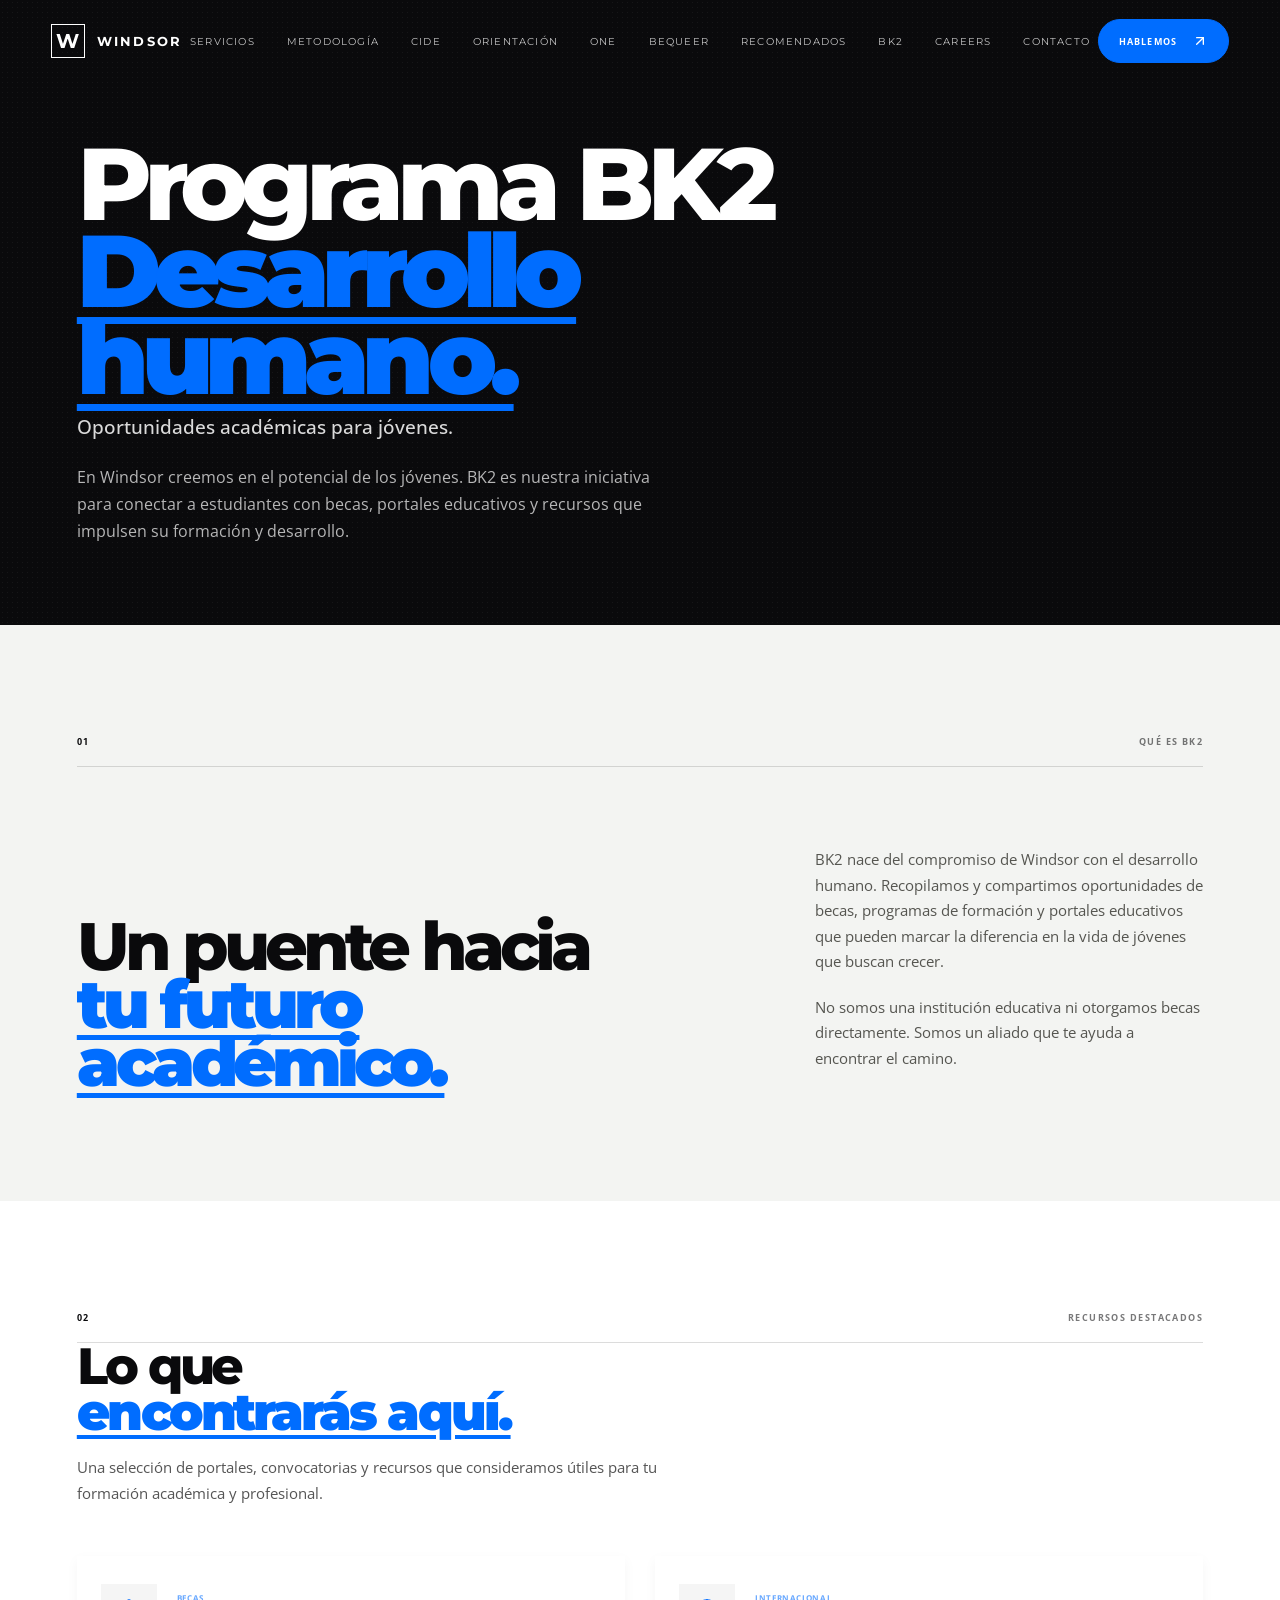
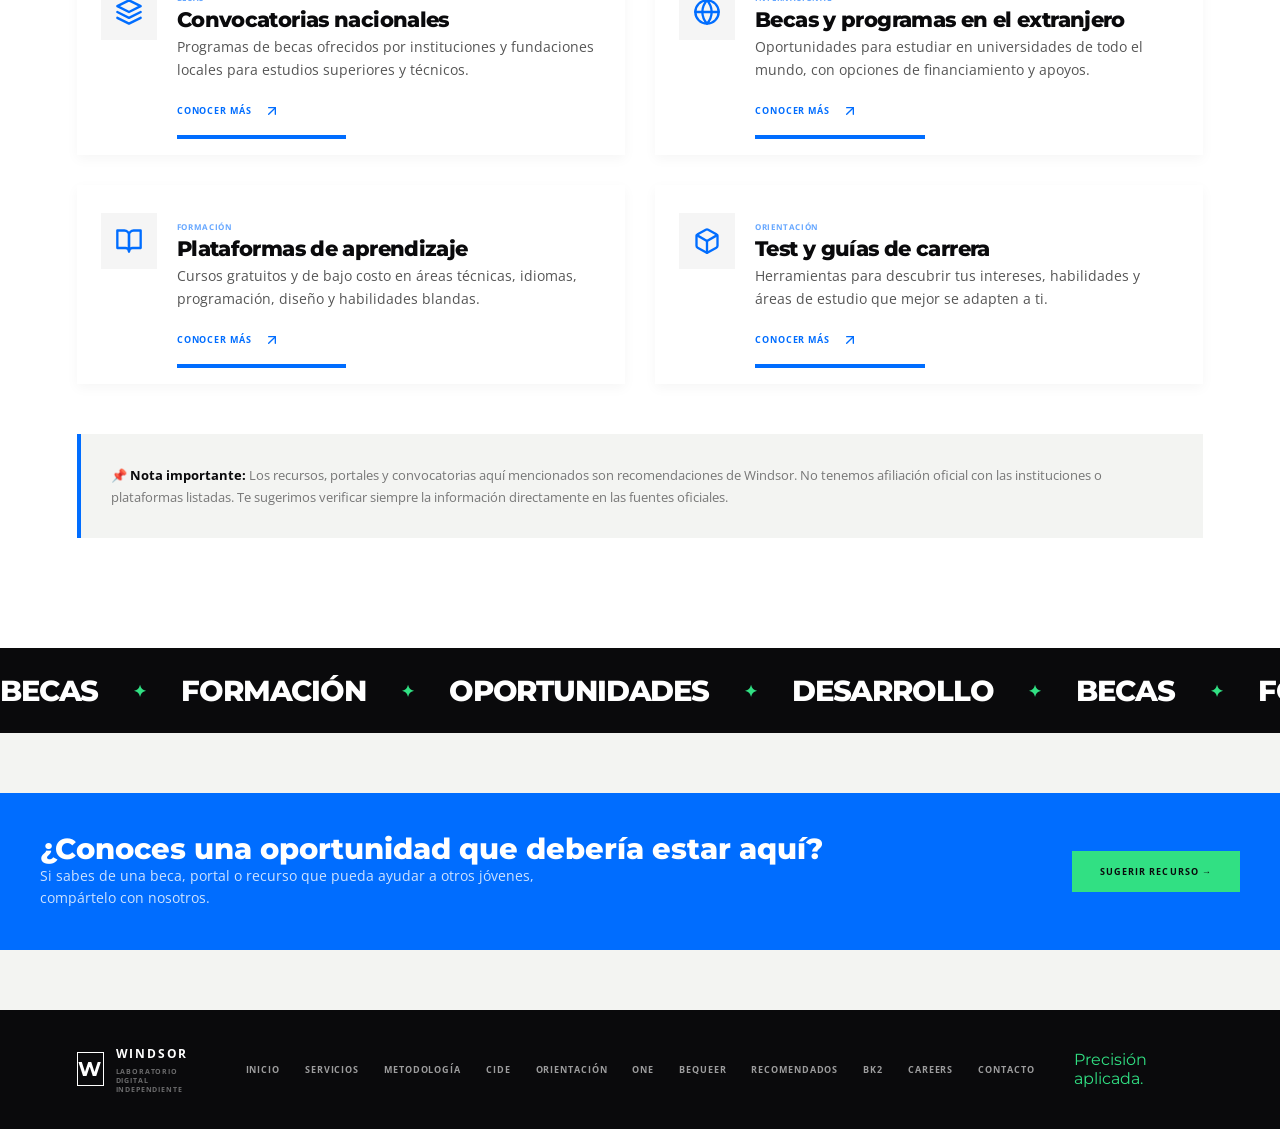
==== becas.html @ 8629b70b "Update becas.html" ====
<!DOCTYPE html>
<html lang="es">
<head>
    <meta charset="UTF-8" />
    <meta name="viewport" content="width=device-width, initial-scale=1.0" />
    <title>Windsor — BK2: Oportunidades académicas</title>
    <meta name="description" content="BK2 es el programa de Windsor para el desarrollo humano de jóvenes. Becas, portales y recursos para tu futuro académico." />
    <link rel="preconnect" href="https://fonts.googleapis.com" />
    <link rel="preconnect" href="https://fonts.gstatic.com" crossorigin />
    <link href="https://fonts.googleapis.com/css2?family=Montserrat:wght@400;500;600;700;800;900&family=Open+Sans:wght@400;500;600;700&display=swap" rel="stylesheet" />
    <link rel="stylesheet" href="styles.css" />
    <style>
        /* =========================================================
           BK2 — ESTILOS COMPLETOS (hero personalizado)
        ========================================================== */
        .bk2-hero {
            background: var(--black);
            color: var(--white);
            padding: 140px 6vw 80px;
            position: relative;
            overflow: hidden;
            min-height: auto;
        }
        .bk2-hero .hero-noise {
            position: absolute;
            inset: 0;
            opacity: 0.06;
            pointer-events: none;
            background-image: radial-gradient(rgba(255,255,255,0.8) 0.6px, transparent 0.6px);
            background-size: 5px 5px;
        }
        .bk2-hero h1 {
            font-size: clamp(3.5rem, 8vw, 7rem);
            line-height: 0.85;
            letter-spacing: -0.07em;
            max-width: 900px;
            position: relative;
            z-index: 2;
        }
        .bk2-hero h1 em {
            display: block;
            color: var(--blue);
            font-family: var(--sans);
            font-weight: 900;
            text-decoration: underline;
            text-decoration-thickness: 0.07em;
            text-underline-offset: 0.1em;
        }
        .bk2-hero .hero-desc {
            font-size: 1.2rem;
            font-weight: 500;
            color: rgba(255,255,255,0.85);
            margin-top: 10px;
            position: relative;
            z-index: 2;
        }
        .bk2-hero p {
            max-width: 580px;
            margin-top: 20px;
            color: rgba(255,255,255,0.7);
            font-size: 16px;
            line-height: 1.7;
            position: relative;
            z-index: 2;
        }

        /* Grid de recursos */
        .recursos-grid {
            display: grid;
            grid-template-columns: repeat(2, 1fr);
            gap: 30px;
            margin-top: 50px;
        }
        .recurso-item {
            background: var(--white);
            padding: 28px 24px 16px 24px;
            box-shadow: 0 4px 12px rgba(0,0,0,0.04);
            transition: transform 0.3s ease, box-shadow 0.3s ease;
            display: flex;
            flex-direction: column;
            position: relative;
        }
        .recurso-item:hover {
            transform: translateY(-4px);
            box-shadow: 0 12px 30px rgba(0,0,0,0.08);
        }
        .recurso-item .card-inner {
            display: flex;
            align-items: flex-start;
            gap: 20px;
            flex: 1;
        }
        .recurso-item .icon-wrap {
            flex: 0 0 56px;
            width: 56px;
            height: 56px;
            background: rgba(0,0,0,0.04);
            display: grid;
            place-items: center;
            color: var(--blue);
        }
        .recurso-item .icon-wrap svg {
            width: 28px;
            height: 28px;
            stroke: currentColor;
            fill: none;
            stroke-width: 2;
            stroke-linecap: round;
            stroke-linejoin: round;
        }
        .recurso-item .card-body {
            flex: 1;
        }
        .recurso-item .card-body .tag {
            display: inline-block;
            font-size: 8px;
            font-weight: 700;
            letter-spacing: 0.08em;
            text-transform: uppercase;
            color: var(--blue);
            opacity: 0.6;
            margin-bottom: 4px;
        }
        .recurso-item .card-body h3 {
            font-size: 1.3rem;
            letter-spacing: -0.03em;
            margin-bottom: 4px;
        }
        .recurso-item .card-body p {
            color: #555;
            font-size: 14px;
            line-height: 1.6;
            margin: 0 0 16px 0;
        }
        .recurso-item .card-link {
            display: inline-flex;
            align-items: center;
            gap: 12px;
            font-size: 9px;
            font-weight: 700;
            letter-spacing: 0.1em;
            text-transform: uppercase;
            transition: gap 0.25s ease, color 0.25s ease;
            color: var(--blue);
        }
        .recurso-item .card-link .arrow-icon {
            display: inline-flex;
            align-items: center;
            transition: transform 0.25s ease;
        }
        .recurso-item:hover .card-link .arrow-icon {
            transform: translateX(6px);
        }
        .recurso-item:hover .card-link {
            gap: 18px;
        }
        .recurso-item .bottom-bar {
            height: 4px;
            margin-top: 16px;
            transition: width 0.4s cubic-bezier(.25,.46,.45,.94);
            background-color: var(--blue);
        }
        .recurso-item:hover .bottom-bar {
            width: 100% !important;
        }

        .disclaimer {
            background: var(--cream);
            padding: 30px;
            margin-top: 50px;
            font-size: 13px;
            color: #777;
            line-height: 1.7;
            border-left: 4px solid var(--blue);
        }
        .disclaimer strong {
            color: var(--black);
        }

        @media (max-width: 800px) {
            .recursos-grid {
                grid-template-columns: 1fr;
                gap: 20px;
            }
            .recurso-item .card-inner {
                gap: 16px;
            }
            .recurso-item .icon-wrap {
                flex: 0 0 48px;
                width: 48px;
                height: 48px;
            }
            .recurso-item .icon-wrap svg {
                width: 24px;
                height: 24px;
            }
            .recurso-item {
                padding: 20px 20px 12px 20px;
            }
            .bk2-hero {
                padding: 120px 6vw 60px;
            }
        }
    </style>
</head>
<body>

    <!-- PRELOADER -->
    <div class="preloader">
        <div class="preloader-logo">W</div>
        <div class="preloader-line"><span></span></div>
        <div class="preloader-text">BK2</div>
    </div>

    <!-- HEADER -->
    <header class="header">
        <a href="index.html" class="logo">
            <span class="logo-symbol">W</span>
            <span class="logo-name">WINDSOR</span>
        </a>
        <nav class="desktop-nav">
            <a href="index.html#servicios">Servicios</a>
            <a href="metodologia.html">Metodología</a>
            <a href="cide.html">CIDE</a>
            <a href="orientacion-vocacional.html">Orientación</a>
            <a href="windsor-one.html">One</a>
            <a href="BeQueer.html">BeQueer</a>
            <a href="recomendados.html">Recomendados</a>
            <a href="becas.html" class="active">BK2</a>
            <a href="index.html#careers">Careers</a>
            <a href="contacto.html">Contacto</a>
        </nav>
        <a href="contacto.html" class="header-button">
            Hablemos
            <span class="arrow-icon" aria-hidden="true">
                <svg width="16" height="16" viewBox="0 0 24 24" fill="none" stroke="currentColor" stroke-width="2" stroke-linecap="round" stroke-linejoin="round">
                    <line x1="7" y1="17" x2="17" y2="7" />
                    <polyline points="7 7 17 7 17 17" />
                </svg>
            </span>
        </a>
        <button class="menu-button" aria-label="Abrir menú" aria-expanded="false"><span></span><span></span></button>
    </header>

    <!-- MOBILE MENU -->
    <div class="mobile-menu">
        <div class="mobile-menu-inner">
            <div class="mobile-menu-label">NAVEGACIÓN</div>
            <a href="index.html">Inicio</a>
            <a href="index.html#servicios">Servicios</a>
            <a href="metodologia.html">Metodología</a>
            <a href="cide.html">CIDE</a>
            <a href="orientacion-vocacional.html">Orientación</a>
            <a href="windsor-one.html">One</a>
            <a href="BeQueer.html">BeQueer</a>
            <a href="recomendados.html">Recomendados</a>
            <a href="becas.html">BK2</a>
            <a href="index.html#careers">Careers</a>
            <a href="contacto.html">Contacto</a>
        </div>
    </div>

    <main>
        <!-- HERO PERSONALIZADO -->
        <section class="bk2-hero">
            <div class="hero-noise"></div>
            <h1>Programa BK2 <em>Desarrollo humano.</em></h1>
            <p class="hero-desc">Oportunidades académicas para jóvenes.</p>
            <p>En Windsor creemos en el potencial de los jóvenes. BK2 es nuestra iniciativa para conectar a estudiantes con becas, portales educativos y recursos que impulsen su formación y desarrollo.</p>
        </section>

        <!-- INTRO -->
        <section class="intro section" id="intro">
            <div class="section-meta"><span>01</span><span>QUÉ ES BK2</span></div>
            <div class="intro-layout">
                <h2>Un puente hacia <span>tu futuro académico.</span></h2>
                <div class="intro-copy">
                    <p>BK2 nace del compromiso de Windsor con el desarrollo humano. Recopilamos y compartimos oportunidades de becas, programas de formación y portales educativos que pueden marcar la diferencia en la vida de jóvenes que buscan crecer.</p>
                    <p>No somos una institución educativa ni otorgamos becas directamente. Somos un aliado que te ayuda a encontrar el camino.</p>
                </div>
            </div>
        </section>

        <!-- RECURSOS -->
        <section class="section" style="background:var(--white);">
            <div class="section-meta"><span>02</span><span>RECURSOS DESTACADOS</span></div>
            <div class="container">
                <h2 style="font-size:clamp(2rem,4vw,3.5rem); letter-spacing:-0.06em; line-height:0.9; margin-bottom:20px;">
                    Lo que <br />
                    <span style="display:block; font-family:var(--sans); font-weight:900; text-decoration:underline; text-decoration-thickness:0.07em; text-underline-offset:0.1em; color:var(--blue);">encontrarás aquí.</span>
                </h2>
                <p style="color:#555; max-width:600px; font-size:15px; line-height:1.7; margin-bottom:40px;">
                    Una selección de portales, convocatorias y recursos que consideramos útiles para tu formación académica y profesional.
                </p>
                <div class="recursos-grid">
                    <!-- 1 -->
                    <div class="recurso-item" data-reveal>
                        <div class="card-inner">
                            <div class="icon-wrap"><svg viewBox="0 0 24 24"><path d="M12 2L2 7l10 5 10-5-10-5z"/><path d="M2 17l10 5 10-5"/><path d="M2 12l10 5 10-5"/></svg></div>
                            <div class="card-body">
                                <span class="tag">Becas</span>
                                <h3>Convocatorias nacionales</h3>
                                <p>Programas de becas ofrecidos por instituciones y fundaciones locales para estudios superiores y técnicos.</p>
                                <a href="#" class="card-link"><span class="link-text">Conocer más</span><span class="arrow-icon"><svg width="16" height="16" viewBox="0 0 24 24" fill="none" stroke="currentColor" stroke-width="2" stroke-linecap="round" stroke-linejoin="round"><line x1="7" y1="17" x2="17" y2="7" /><polyline points="7 7 17 7 17 17" /></svg></span></a>
                                <div class="bottom-bar" style="width:40%;"></div>
                            </div>
                        </div>
                    </div>
                    <!-- 2 -->
                    <div class="recurso-item" data-reveal>
                        <div class="card-inner">
                            <div class="icon-wrap"><svg viewBox="0 0 24 24"><circle cx="12" cy="12" r="10"/><line x1="2" y1="12" x2="22" y2="12"/><path d="M12 2a15.3 15.3 0 0 1 4 10 15.3 15.3 0 0 1-4 10 15.3 15.3 0 0 1-4-10 15.3 15.3 0 0 1 4-10z"/></svg></div>
                            <div class="card-body">
                                <span class="tag">Internacional</span>
                                <h3>Becas y programas en el extranjero</h3>
                                <p>Oportunidades para estudiar en universidades de todo el mundo, con opciones de financiamiento y apoyos.</p>
                                <a href="#" class="card-link"><span class="link-text">Conocer más</span><span class="arrow-icon"><svg width="16" height="16" viewBox="0 0 24 24" fill="none" stroke="currentColor" stroke-width="2" stroke-linecap="round" stroke-linejoin="round"><line x1="7" y1="17" x2="17" y2="7" /><polyline points="7 7 17 7 17 17" /></svg></span></a>
                                <div class="bottom-bar" style="width:40%;"></div>
                            </div>
                        </div>
                    </div>
                    <!-- 3 -->
                    <div class="recurso-item" data-reveal>
                        <div class="card-inner">
                            <div class="icon-wrap"><svg viewBox="0 0 24 24"><path d="M2 3h6a4 4 0 0 1 4 4v14a3 3 0 0 0-3-3H2z"/><path d="M22 3h-6a4 4 0 0 0-4 4v14a3 3 0 0 1 3-3h7z"/></svg></div>
                            <div class="card-body">
                                <span class="tag">Formación</span>
                                <h3>Plataformas de aprendizaje</h3>
                                <p>Cursos gratuitos y de bajo costo en áreas técnicas, idiomas, programación, diseño y habilidades blandas.</p>
                                <a href="#" class="card-link"><span class="link-text">Conocer más</span><span class="arrow-icon"><svg width="16" height="16" viewBox="0 0 24 24" fill="none" stroke="currentColor" stroke-width="2" stroke-linecap="round" stroke-linejoin="round"><line x1="7" y1="17" x2="17" y2="7" /><polyline points="7 7 17 7 17 17" /></svg></span></a>
                                <div class="bottom-bar" style="width:40%;"></div>
                            </div>
                        </div>
                    </div>
                    <!-- 4 -->
                    <div class="recurso-item" data-reveal>
                        <div class="card-inner">
                            <div class="icon-wrap"><svg viewBox="0 0 24 24"><path d="M21 16V8a2 2 0 0 0-1-1.73l-7-4a2 2 0 0 0-2 0l-7 4A2 2 0 0 0 3 8v8a2 2 0 0 0 1 1.73l7 4a2 2 0 0 0 2 0l7-4A2 2 0 0 0 21 16z"/><polyline points="3.27 6.96 12 12.01 20.73 6.96"/><line x1="12" y1="22.08" x2="12" y2="12"/></svg></div>
                            <div class="card-body">
                                <span class="tag">Orientación</span>
                                <h3>Test y guías de carrera</h3>
                                <p>Herramientas para descubrir tus intereses, habilidades y áreas de estudio que mejor se adapten a ti.</p>
                                <a href="#" class="card-link"><span class="link-text">Conocer más</span><span class="arrow-icon"><svg width="16" height="16" viewBox="0 0 24 24" fill="none" stroke="currentColor" stroke-width="2" stroke-linecap="round" stroke-linejoin="round"><line x1="7" y1="17" x2="17" y2="7" /><polyline points="7 7 17 7 17 17" /></svg></span></a>
                                <div class="bottom-bar" style="width:40%;"></div>
                            </div>
                        </div>
                    </div>
                </div>
                <div class="disclaimer">
                    <strong>📌 Nota importante:</strong>
                    Los recursos, portales y convocatorias aquí mencionados son recomendaciones de Windsor.
                    No tenemos afiliación oficial con las instituciones o plataformas listadas.
                    Te sugerimos verificar siempre la información directamente en las fuentes oficiales.
                </div>
            </div>
        </section>

        <!-- MARQUEE -->
        <div class="statement-marquee" style="background:var(--black); color:var(--white);">
            <div class="statement-track">
                <span>BECAS</span> <b>✦</b><span>FORMACIÓN</span> <b>✦</b><span>OPORTUNIDADES</span> <b>✦</b><span>DESARROLLO</span> <b>✦</b>
                <span>BECAS</span> <b>✦</b><span>FORMACIÓN</span> <b>✦</b><span>OPORTUNIDADES</span> <b>✦</b><span>DESARROLLO</span> <b>✦</b>
            </div>
        </div>

        <!-- CTA -->
        <div class="container" style="margin:60px auto;">
            <div style="background:var(--blue); color:var(--white); padding:40px; display:flex; justify-content:space-between; align-items:center; gap:30px; flex-wrap:wrap;">
                <div>
                    <h3 style="font-size:1.8rem; line-height:1.1;">¿Conoces una oportunidad que debería estar aquí?</h3>
                    <p style="color:rgba(255,255,255,0.8); max-width:500px; font-size:14px; line-height:1.6;">Si sabes de una beca, portal o recurso que pueda ayudar a otros jóvenes, compártelo con nosotros.</p>
                </div>
                <a href="contacto.html" style="padding:14px 28px; background:var(--green); color:var(--black); font-size:9px; font-weight:700; letter-spacing:0.12em; text-transform:uppercase; transition:transform 0.25s; display:inline-flex; align-items:center; gap:12px;">Sugerir recurso →</a>
            </div>
        </div>
    </main>

    <!-- FOOTER -->
    <footer class="footer">
        <div class="footer-logo">
            <span class="logo-symbol">W</span>
            <span>WINDSOR <small>LABORATORIO DIGITAL INDEPENDIENTE</small></span>
        </div>
        <div class="footer-links">
            <a href="index.html">Inicio</a>
            <a href="index.html#servicios">Servicios</a>
            <a href="metodologia.html">Metodología</a>
            <a href="cide.html">CIDE</a>
            <a href="orientacion-vocacional.html">Orientación</a>
            <a href="windsor-one.html">One</a>
            <a href="BeQueer.html">BeQueer</a>
            <a href="recomendados.html">Recomendados</a>
            <a href="becas.html">BK2</a>
            <a href="index.html#careers">Careers</a>
            <a href="contacto.html">Contacto</a>
        </div>
        <div class="footer-tagline">Precisión aplicada.</div>
    </footer>

    <script src="script.js"></script>
</body>
</html>
---- styles.css ----
/* styles.css */
:root {
    --black: #0a0a0c;
    --black-soft: #131317;
    --cream: #f3f4f2;
    --white: #ffffff;
    --blue: #006dff;
    --blue-dark: #0050c2;
    --green: #31e083;
    --green-dark: #1fb868;
    --yellow: #ffc629;
    --purple: #7c5cff;
    --grey: #dcdde0;
    --grey-dark: #85868c;
    --line: rgba(10,10,12,0.14);
    --white-line: rgba(255,255,255,0.18);
    --sans: "Montserrat","Helvetica Neue",Arial,sans-serif;
    --body: "Open Sans","Helvetica Neue",Arial,sans-serif;
    --serif: var(--sans);
    --radius: 26px;
    --radius-sm: 14px;
    --radius-pill: 999px;
    --max-width: 1440px;
}

* { box-sizing: border-box; margin:0; padding:0; }
html { scroll-behavior: smooth; overflow-x: hidden; }
body { background: var(--cream); color: var(--black); font-family: var(--body); overflow-x: hidden; min-width:320px; }
h1,h2,h3,h4,.logo,.logo-symbol,.card-tags span,.desktop-nav a,.mobile-menu-label { font-family:var(--sans); }
h1,h2,h3,h4 { font-weight:800; }
em { font-style:normal; }
body.menu-active { overflow:hidden; }
a { color:inherit; text-decoration:none; }
button { color:inherit; font:inherit; }
img { max-width:100%; display:block; }
section { scroll-margin-top:82px; }

.preloader { position:fixed; inset:0; z-index:9999; background:var(--black); color:var(--white); display:flex; flex-direction:column; align-items:center; justify-content:center; transition: opacity 0.7s ease, visibility 0.7s ease; }
.preloader.loaded { opacity:0; visibility:hidden; pointer-events:none; }
.preloader-logo { font-family:var(--serif); font-weight:900; font-size:clamp(52.5px,7.5vw,75px); line-height:1; color:var(--blue); animation: preloaderPulse 1.2s ease infinite alternate; }
.preloader-line { width:min(180px,45vw); height:2px; margin-top:25px; overflow:hidden; background:rgba(255,255,255,0.15); }
.preloader-line span { display:block; width:100%; height:100%; background:var(--blue); transform:translateX(-100%); animation: preloaderLine 1.4s ease forwards; }
.preloader-text { margin-top:18px; font-size:9px; letter-spacing:0.3em; opacity:0.55; }
@keyframes preloaderLine { to { transform:translateX(0); } }
@keyframes preloaderPulse { from { transform:scale(0.95); } to { transform:scale(1.05); } }

.header { position:fixed; top:0; left:0; width:100%; height:82px; padding:0 4vw; display:flex; align-items:center; justify-content:space-between; z-index:500; color:var(--white); transition: transform 0.35s ease, background 0.35s ease, color 0.35s ease, backdrop-filter 0.35s ease; isolation:isolate; }
.header.hidden { transform:translateY(-100%); }
.header::before { content:""; position:absolute; inset:0; z-index:-1; background: radial-gradient(rgba(255,255,255,0.75) 0.5px, transparent 0.5px), linear-gradient(180deg, rgba(10,10,12,0.92), rgba(10,10,12,0.55) 70%, transparent); background-size:4px 4px, 100% 100%; opacity:0; transition:opacity 0.35s ease; }
.header.scrolled::before { opacity:1; }
.header.scrolled { backdrop-filter:blur(15px); }
.logo { display:flex; align-items:center; gap:12px; font-size:13px; font-weight:700; letter-spacing:0.16em; }
.logo-symbol { width:34px; height:34px; display:grid; place-items:center; border:1px solid currentColor; font-family:var(--serif); font-size:20px; }
.desktop-nav { display:flex; align-items:center; gap:32px; font-size:10px; text-transform:uppercase; letter-spacing:0.12em; }
.desktop-nav a { position:relative; opacity:0.75; transition:opacity 0.25s ease; }
.desktop-nav a::after { content:""; position:absolute; left:0; bottom:-7px; width:100%; height:1px; background:currentColor; transform:scaleX(0); transform-origin:right; transition:transform 0.3s ease; }
.desktop-nav a:hover, .desktop-nav a.active { opacity:1; }
.desktop-nav a:hover::after, .desktop-nav a.active::after { transform:scaleX(1); transform-origin:left; }
.header-button { display:inline-flex; align-items:center; gap:15px; padding:13px 20px; background:var(--blue); border:1px solid var(--blue); border-radius:var(--radius-pill); font-size:9px; font-weight:700; letter-spacing:0.12em; text-transform:uppercase; transition: background 0.25s ease, color 0.25s ease, transform 0.25s ease; }
.header-button:hover { background:var(--green); color:var(--black); border-color:var(--green); transform:translateY(-2px); }
.header-button .arrow-icon { display:inline-flex; align-items:center; }
.menu-button { display:none; width:42px; height:42px; background:transparent; border:1px solid rgba(255,255,255,0.4); border-radius:var(--radius-pill); cursor:pointer; flex-direction:column; align-items:center; justify-content:center; gap:6px; }
.menu-button span { display:block; width:17px; height:1px; background:currentColor; transition: transform 0.3s ease, opacity 0.3s ease; }

.mobile-menu { position:fixed; inset:0; z-index:450; background:var(--black); color:var(--white); opacity:0; visibility:hidden; pointer-events:none; transform:translateY(-20px); transition: opacity 0.35s ease, visibility 0.35s ease, transform 0.35s ease; overflow-y:auto; }
.mobile-menu.active { opacity:1; visibility:visible; pointer-events:auto; transform:translateY(0); }
.mobile-menu-inner { min-height:100%; padding:110px 7vw 50px; display:flex; flex-direction:column; justify-content:center; gap:clamp(18px,4vw,30px); }
.mobile-menu-label { margin-bottom:10px; color:var(--green); font-size:9px; font-weight:700; letter-spacing:0.2em; }
.mobile-menu a { font-size:clamp(1.5rem,6vw,3rem); line-height:0.95; letter-spacing:-0.06em; transition:color 0.25s ease; }
.mobile-menu a:hover { color:var(--green); }

.section { padding:110px 6vw; }
.section-meta { width:100%; max-width:var(--max-width); margin:0 auto; padding-bottom:18px; border-bottom:1px solid var(--line); display:flex; justify-content:space-between; gap:20px; font-size:9px; font-weight:700; letter-spacing:0.16em; }
.section-meta span:last-child { opacity:0.55; }

.hero { position:relative; min-height:max(720px, 100svh); background:var(--black); color:var(--white); overflow:hidden; display:flex; flex-direction:column; }
.hero-noise { position:absolute; inset:0; opacity:0.08; pointer-events:none; background-image:radial-gradient(rgba(255,255,255,0.8) 0.6px, transparent 0.6px); background-size:5px 5px; }
.hero-topline { position:relative; z-index:2; display:flex; justify-content:space-between; gap:30px; padding:105px 6vw 0; font-size:8px; font-weight:700; letter-spacing:0.16em; opacity:0.55; }
.hero-content { position:relative; z-index:2; width:min(100%, var(--max-width)); margin:auto; padding:60px 6vw 70px; }
.hero-small { display:flex; align-items:center; gap:10px; margin-bottom:30px; color:var(--green); font-size:9px; font-weight:700; letter-spacing:0.15em; }
.green-dot { width:7px; height:7px; border-radius:50%; background:var(--green); animation:dotPulse 2s ease infinite; }
@keyframes dotPulse { 0%,100% { opacity:0.5; transform:scale(0.85); } 50% { opacity:1; transform:scale(1.15); } }
.hero h1 { max-width:1150px; font-size:clamp(3rem, 7.875vw, 7.875rem); line-height:0.8; letter-spacing:-0.085em; }
.hero h1 em { display:block; color:var(--green); font-family:var(--serif); font-weight:900; text-decoration:underline; text-decoration-thickness:0.07em; text-underline-offset:0.1em; }
.hero-bottom { margin-top:65px; display:flex; align-items:flex-end; justify-content:space-between; gap:40px; }
.hero-bottom p { max-width:490px; color:rgba(255,255,255,0.65); font-size:14px; line-height:1.7; }
.circle-button { width:105px; height:105px; flex:0 0 auto; border:1px solid rgba(255,255,255,0.35); border-radius:50%; display:flex; flex-direction:column; align-items:center; justify-content:center; gap:7px; color:var(--white); font-size:8px; font-weight:700; letter-spacing:0.1em; text-transform:uppercase; transition: background 0.35s ease, color 0.35s ease, transform 0.35s ease; }
.circle-button strong { font-size:17px; }
.circle-button:hover { background:var(--green); color:var(--black); transform:rotate(10deg); }
.hero-marquee { position:relative; z-index:2; overflow:hidden; border-top:1px solid var(--white-line); }
.marquee-track { width:max-content; display:flex; align-items:center; gap:35px; padding:19px 0; animation:marquee 22s linear infinite; }
.marquee-track span { font-family:var(--sans); font-size:clamp(0.825rem, 1.5vw, 1.5rem); font-weight:800; letter-spacing:-0.04em; }
.marquee-track b { color:var(--green); }
@keyframes marquee { to { transform:translateX(-50%); } }

.intro { background:var(--cream); }
.intro-layout { max-width:var(--max-width); margin:0 auto; padding-top:80px; display:grid; grid-template-columns:1.1fr 0.7fr; gap:10vw; align-items:end; }
.intro-layout h2 { max-width:900px; font-size:clamp(2.4rem, 5.25vw, 5.25rem); line-height:0.86; letter-spacing:-0.075em; }
.intro-layout h2 span { display:block; font-family:var(--serif); font-weight:900; text-decoration:underline; text-decoration-thickness:0.07em; text-underline-offset:0.1em; color:var(--blue); }
.intro-copy { max-width:520px; }
.intro-copy p { margin-bottom:20px; color:#555550; font-size:15px; line-height:1.7; }
.underlined-link, .dark-link { display:inline-flex; align-items:center; gap:15px; margin-top:15px; padding-bottom:8px; border-bottom:2px solid currentColor; font-size:9px; font-weight:700; letter-spacing:0.13em; text-transform:uppercase; transition: gap 0.25s ease, color 0.25s ease; }
.underlined-link:hover, .dark-link:hover { gap:20px; color:var(--blue); }
.underlined-link .arrow-icon, .dark-link .arrow-icon { display:inline-flex; align-items:center; }

.seed-section { position:relative; min-height:700px; padding:100px 10vw; background:var(--black); color:var(--white); display:flex; align-items:center; overflow:hidden; }
.seed-side { position:absolute; top:45px; left:5vw; right:5vw; display:flex; justify-content:space-between; font-size:8px; font-weight:700; letter-spacing:0.16em; opacity:0.5; }
.seed-main { width:100%; max-width:1050px; margin:auto; }
.seed-circle { width:110px; height:110px; display:grid; place-items:center; margin-bottom:45px; border:1px solid var(--green); border-radius:50%; color:var(--green); animation:seedRotate 8s linear infinite; }
.seed-circle span { font-family:var(--serif); font-size:45px; animation:seedRotateReverse 8s linear infinite; }
@keyframes seedRotate { to { transform:rotate(360deg); } }
@keyframes seedRotateReverse { to { transform:rotate(-360deg); } }
.seed-main h2 { max-width:900px; font-size:clamp(2.4rem, 6vw, 6rem); line-height:0.83; letter-spacing:-0.07em; }
.seed-main h2 em { color:var(--green); font-family:var(--serif); font-weight:900; text-decoration:underline; text-decoration-thickness:0.07em; text-underline-offset:0.1em; }
.seed-main p { max-width:560px; margin-top:45px; color:rgba(255,255,255,0.68); font-size:16px; line-height:1.7; }
.seed-number { position:absolute; right:5vw; bottom:50px; color:rgba(255,255,255,0.25); font-size:10px; letter-spacing:0.15em; }

.services { background:var(--cream); }
.services-heading { max-width:var(--max-width); margin:0 auto; display:grid; grid-template-columns:1.1fr 0.7fr; gap:10vw; padding:80px 0; }
.services-heading h2 { font-size:clamp(2.625rem, 5.25vw, 5.25rem); line-height:0.85; letter-spacing:-0.07em; }
.services-heading h2 span { display:block; font-family:var(--serif); font-weight:900; text-decoration:underline; text-decoration-thickness:0.07em; text-underline-offset:0.1em; color:var(--blue); }
.services-heading p { align-self:end; color:#555550; line-height:1.7; }
.service-cards { max-width:var(--max-width); margin:0 auto; display:grid; grid-template-columns:repeat(2, minmax(0, 1fr)); gap:18px; }
.service-card { min-height:600px; padding:28px; display:flex; flex-direction:column; justify-content:space-between; position:relative; overflow:hidden; border-radius:var(--radius); transition: transform 0.4s cubic-bezier(.2,.8,.2,1), box-shadow 0.4s ease; }
.service-card::after { content:""; position:absolute; left:28px; bottom:0; height:4px; width:40%; background:currentColor; opacity:0.35; border-radius:var(--radius-pill); transition: width 0.4s ease, opacity 0.4s ease; }
.service-card:hover::after { width:calc(100% - 56px); opacity:0.6; }
.service-card::before { content:""; position:absolute; width:180px; height:180px; right:-70px; top:-70px; border:1px solid currentColor; border-radius:50%; opacity:0.18; transition: transform 0.6s ease; }
.service-card:hover { transform:translateY(-10px); box-shadow:0 25px 60px rgba(0,0,0,0.14); }
.service-card:hover::before { transform:scale(2.4); }
.service-blue { background:var(--blue); color:var(--white); }
.service-green { background:var(--green); color:var(--black); }
.service-yellow { background:var(--yellow); color:var(--black); }
.service-purple { background:var(--purple); color:var(--black); }
.card-top { display:flex; justify-content:space-between; gap:15px; font-size:9px; font-weight:700; letter-spacing:0.17em; }
.card-icon { width:90px; height:90px; display:grid; place-items:center; border:1px solid currentColor; border-radius:50%; font-family:var(--serif); font-size:42px; transition: transform 0.5s ease; }
.service-card:hover .card-icon { transform:rotate(20deg) scale(1.08); }
.card-content { position:relative; }
.card-content h3 { font-size:clamp(1.875rem, 3vw, 3.3rem); line-height:0.88; letter-spacing:-0.065em; }
.card-content p { max-width:520px; margin-top:25px; font-size:14px; line-height:1.65; opacity:0.72; }
.card-bottom { display:flex; align-items:flex-end; justify-content:space-between; gap:20px; }
.card-tags { display:flex; flex-wrap:wrap; gap:6px; }
.card-tags span { padding:7px 12px; border:1px solid currentColor; border-radius:var(--radius-pill); font-size:8px; font-weight:700; letter-spacing:0.08em; text-transform:uppercase; opacity:0.65; }
.card-arrow { display:inline-flex; align-items:center; transition: transform 0.3s ease; }
.service-card:hover .card-arrow { transform:translate(5px, -5px); }

.statement-marquee { overflow:hidden; background:var(--black); color:var(--white); }
.statement-track { width:max-content; display:flex; align-items:center; gap:35px; padding:25px 0; animation:marquee 22s linear infinite; }
.statement-track span { font-family:var(--sans); font-size:clamp(1.275rem, 2.25vw, 2.25rem); font-weight:800; letter-spacing:-0.04em; }
.statement-track b { color:var(--green); }

.method { background:var(--white); }
.method-heading { max-width:var(--max-width); margin:0 auto; padding:80px 0; display:grid; grid-template-columns:1.1fr 0.7fr; gap:10vw; align-items:end; }
.method-heading h2 { font-size:clamp(3rem, 6.75vw, 6.75rem); line-height:0.78; letter-spacing:-0.08em; }
.method-heading h2 em { display:block; color:var(--blue); font-family:var(--serif); font-weight:900; text-decoration:underline; text-decoration-thickness:0.07em; text-underline-offset:0.1em; }
.method-heading p { max-width:480px; color:#555550; font-size:15px; line-height:1.7; }
.method-list { max-width:var(--max-width); margin:0 auto; }
.method-row { display:grid; grid-template-columns:80px 1fr 40px; align-items:center; gap:30px; padding:30px 0; border-top:1px solid var(--line); transition: padding 0.35s ease, background 0.35s ease; }
.method-row:last-child { border-bottom:1px solid var(--line); }
.method-row > span { font-size:9px; font-weight:700; letter-spacing:0.15em; opacity:0.45; }
.method-row h3 { font-size:clamp(1.5rem, 2.625vw, 3rem); line-height:0.9; letter-spacing:-0.06em; }
.method-row p { max-width:550px; margin-top:10px; color:#666; font-size:14px; line-height:1.6; }
.method-row .arrow-icon { display:inline-flex; align-items:center; }
.method-row:hover { padding-left:15px; padding-right:15px; background:var(--cream); }

.principles { background:var(--cream); }
.principles-grid { max-width:var(--max-width); margin:0 auto; padding-top:80px; display:grid; grid-template-columns:repeat(4, minmax(0, 1fr)); gap:1px; background:var(--line); }
.principles-grid > div { min-height:300px; padding:28px; background:var(--cream); border-radius:var(--radius-sm); }
.principles-grid span { display:block; margin-bottom:65px; font-size:9px; font-weight:700; letter-spacing:0.15em; opacity:0.45; }
.principles-grid h3 { margin-bottom:15px; font-size:21px; letter-spacing:-0.04em; }
.principles-grid p { color:#5c5b55; font-size:13px; line-height:1.65; }

.cide { background:var(--black); color:var(--white); }
.cide .section-meta { border-color:var(--white-line); }
.extension-heading { max-width:var(--max-width); margin:0 auto; padding:80px 0; display:grid; grid-template-columns:1.1fr 0.7fr; gap:10vw; align-items:end; }
.extension-label { display:block; margin-bottom:20px; color:var(--green); font-size:9px; font-weight:700; letter-spacing:0.18em; }
.extension-heading h2 { font-size:clamp(3.75rem, 9vw, 9rem); line-height:0.72; letter-spacing:-0.09em; display:flex; align-items:center; gap:10px; }
.extension-heading h2 em { color:var(--green); font-family:var(--serif); font-weight:900; text-decoration:underline; text-decoration-thickness:0.07em; text-underline-offset:0.1em; display:inline-flex; align-items:center; }
.extension-heading > p { max-width:500px; color:rgba(255,255,255,0.62); font-size:15px; line-height:1.7; }
.cide-cards { max-width:var(--max-width); margin:0 auto; display:grid; grid-template-columns:repeat(2, minmax(0, 1fr)); gap:1px; background:var(--white-line); }
.cide-cards article { min-height:280px; padding:28px; background:var(--black); border-radius:var(--radius-sm); }
.cide-cards article > span { color:var(--green); font-size:9px; font-weight:700; letter-spacing:0.15em; }
.cide-cards h3 { max-width:400px; margin-top:55px; font-size:clamp(1.35rem, 2.25vw, 2.25rem); line-height:0.95; letter-spacing:-0.05em; }
.cide-cards p { max-width:450px; margin-top:18px; color:rgba(255,255,255,0.55); font-size:13px; line-height:1.6; }
.cide-cards a { display:inline-flex; align-items:center; gap:10px; margin-top:25px; font-size:9px; font-weight:700; letter-spacing:0.1em; text-transform:uppercase; }
.cide-cards a .arrow-icon { display:inline-flex; align-items:center; }
.cide-callout { max-width:var(--max-width); margin:18px auto 0; padding:25px; display:flex; align-items:center; justify-content:space-between; gap:25px; background:var(--blue); color:var(--white); border-radius:var(--radius); }
.cide-callout span { display:block; margin-bottom:7px; color:var(--green); font-size:8px; font-weight:700; letter-spacing:0.15em; }
.cide-callout strong { font-family:var(--serif); font-size:23px; font-weight:400; }
.cide-callout a { padding:15px 20px; background:var(--green); color:var(--black); border-radius:var(--radius-pill); font-size:9px; font-weight:700; letter-spacing:0.12em; text-transform:uppercase; white-space:nowrap; display:inline-flex; align-items:center; gap:10px; transition:background 0.25s ease; }
.cide-callout a:hover { background:var(--white); }
.cide-callout a .arrow-icon { display:inline-flex; align-items:center; }

.careers { background:var(--purple); }
.careers-layout { max-width:var(--max-width); margin:0 auto; display:grid; grid-template-columns:1.1fr 0.7fr; gap:10vw; padding:80px 0 100px; }
.careers h2 { font-size:clamp(3rem, 6.75vw, 6.75rem); line-height:0.78; letter-spacing:-0.08em; display:flex; align-items:center; gap:10px; }
.careers h2 em { display:inline-flex; align-items:center; color:var(--blue); font-family:var(--serif); font-weight:900; text-decoration:underline; text-decoration-thickness:0.07em; text-underline-offset:0.1em; }
.careers-copy { align-self:end; }
.large-copy { margin-bottom:30px; font-family:var(--serif); font-size:clamp(18px, 2.25vw, 22.5px); line-height:1.05; }
.careers-copy > p:not(.large-copy) { max-width:500px; color:#49444f; font-size:14px; line-height:1.7; }
.dark-link { margin-top:30px; border-color:var(--black); }
.dark-link .arrow-icon { display:inline-flex; align-items:center; }
.career-marquee { overflow:hidden; border-top:1px solid rgba(0,0,0,0.25); border-bottom:1px solid rgba(0,0,0,0.25); }
.career-track { width:max-content; display:flex; gap:45px; padding:20px 0; animation:marquee 25s linear infinite; }
.career-track span { font-family:var(--sans); font-size:11px; font-weight:800; letter-spacing:0.15em; padding:10px 16px; border:1px solid rgba(0,0,0,0.2); border-radius:var(--radius-pill); }

.orientation-hook { background:var(--black); color:var(--white); }
.orientation-hook .section-meta { border-color:var(--white-line); }
.hook-grid { max-width:var(--max-width); margin:0 auto; padding-top:80px; display:grid; grid-template-columns:1fr 0.6fr; gap:8vw; align-items:center; }
.hook-content h2 { font-size:clamp(2.25rem, 4.5vw, 4.125rem); line-height:0.85; letter-spacing:-0.07em; }
.hook-content h2 em { display:block; color:var(--green); font-family:var(--serif); font-weight:900; text-decoration:underline; text-decoration-thickness:0.07em; text-underline-offset:0.1em; }
.hook-content p { max-width:550px; margin-top:30px; color:rgba(255,255,255,0.7); font-size:15px; line-height:1.8; }
.hook-content p strong { color:var(--green); font-weight:600; }
.hook-button { display:inline-flex; align-items:center; gap:18px; margin-top:40px; padding:16px 28px; background:var(--blue); color:var(--white); font-size:9px; font-weight:700; letter-spacing:0.12em; text-transform:uppercase; border-radius:var(--radius-pill); transition: background 0.25s ease, transform 0.25s ease; }
.hook-button:hover { background:var(--green); color:var(--black); transform:translateX(6px); }
.hook-button .arrow-icon { display:inline-flex; align-items:center; }
.hook-visual { display:flex; justify-content:center; align-items:center; }
.hook-stats { display:grid; grid-template-columns:1fr 1fr; gap:30px; padding:30px; border:1px solid var(--white-line); border-radius:var(--radius); width:100%; max-width:300px; }
.hook-stats > div { text-align:center; }
.stat-number { display:block; font-family:var(--serif); font-size:clamp(2.1rem, 3vw, 3rem); color:var(--green); line-height:1; }
.stat-label { display:block; margin-top:8px; font-size:9px; letter-spacing:0.08em; opacity:0.6; text-transform:uppercase; }

.faq { background:var(--white); }
.faq-layout { max-width:var(--max-width); margin:0 auto; padding-top:80px; display:grid; grid-template-columns:0.7fr 1.1fr; gap:10vw; align-items:start; }
.faq-layout h2 { font-size:clamp(3rem, 6vw, 6rem); line-height:0.78; letter-spacing:-0.08em; }
.faq-layout h2 em { display:block; color:var(--blue); font-family:var(--serif); font-weight:900; text-decoration:underline; text-decoration-thickness:0.07em; text-underline-offset:0.1em; }
.faq-list { display:flex; flex-direction:column; gap:12px; }
.faq-item { background:var(--cream); border-radius:var(--radius-sm); padding:0 24px; transition:background 0.3s ease; }
.faq-item.active { background:var(--white); box-shadow:0 15px 40px rgba(10,10,12,0.08); }
.faq-question { width:100%; padding:22px 0; display:flex; align-items:center; justify-content:space-between; gap:25px; background:transparent; border:0; text-align:left; cursor:pointer; }
.faq-question span { font-size:15px; font-weight:500; }
.faq-question b { flex:0 0 auto; width:30px; height:30px; display:grid; place-items:center; border:1px solid var(--line); border-radius:50%; font-size:18px; font-weight:400; color:var(--blue); transition: transform 0.3s ease, background 0.3s ease, color 0.3s ease; }
.faq-item.active .faq-question b { background:var(--blue); color:var(--white); transform:rotate(45deg); }
.faq-answer { display:grid; grid-template-rows:0fr; transition: grid-template-rows 0.4s ease; }
.faq-item.active .faq-answer { grid-template-rows:1fr; }
.faq-answer p { min-height:0; overflow:hidden; max-width:700px; color:#666; font-size:14px; line-height:1.7; transition: padding 0.4s ease; }
.faq-item.active .faq-answer p { padding-bottom:25px; }

.contact { min-height:max(650px, 85svh); padding:50px 6vw; background:var(--blue); color:var(--white); display:flex; flex-direction:column; justify-content:space-between; overflow:hidden; }
.contact-top, .contact-bottom { display:flex; align-items:center; justify-content:space-between; gap:20px; font-size:8px; font-weight:700; letter-spacing:0.15em; }
.contact-top { opacity:0.65; }
.contact-bottom { opacity:0.6; }
.contact-main { width:min(100%, 1100px); margin:auto; padding:90px 0; }
.contact-main h2 { font-size:clamp(3rem, 7.5vw, 7.5rem); line-height:0.78; letter-spacing:-0.09em; }
.contact-main h2 em { display:block; color:var(--green); font-family:var(--serif); font-weight:900; text-decoration:underline; text-decoration-thickness:0.07em; text-underline-offset:0.1em; }
.contact-main p { max-width:500px; margin-top:45px; color:rgba(255,255,255,0.7); font-size:15px; line-height:1.7; }
.contact-button { display:inline-flex; align-items:center; gap:20px; margin-top:35px; padding:18px 22px; background:var(--green); color:var(--black); border-radius:var(--radius-pill); font-size:9px; font-weight:700; letter-spacing:0.13em; text-transform:uppercase; transition: transform 0.3s ease, background 0.3s ease; }
.contact-button:hover { background:var(--white); transform:translateX(8px); }
.contact-button .arrow-icon { display:inline-flex; align-items:center; }

.footer { padding:35px 6vw; background:var(--black); color:var(--white); display:grid; grid-template-columns:1fr auto 1fr; align-items:center; gap:40px; }
.footer-logo { display:flex; align-items:center; gap:12px; font-size:12px; font-weight:700; letter-spacing:0.15em; }
.footer-logo small { display:block; margin-top:5px; color:rgba(255,255,255,0.4); font-size:7px; letter-spacing:0.12em; }
.footer-links { display:flex; gap:25px; font-size:9px; font-weight:700; letter-spacing:0.1em; text-transform:uppercase; }
.footer-links a { opacity:0.6; transition:opacity 0.25s ease; }
.footer-links a:hover { opacity:1; }
.footer-tagline { justify-self:end; color:var(--green); font-family:var(--serif); font-size:16px; }

[data-reveal] { opacity:0; transform:translateY(35px); transition: opacity 0.8s ease, transform 0.8s cubic-bezier(.2,.8,.2,1); }
[data-reveal].visible { opacity:1; transform:translateY(0); }

@media (max-width:1100px) {
    .desktop-nav { gap:20px; }
    .service-card { min-height:540px; }
    .principles-grid { grid-template-columns:repeat(2, minmax(0,1fr)); }
}
@media (max-width:800px) {
    .section { padding:80px 6vw; }
    .desktop-nav, .header-button { display:none; }
    .menu-button { display:flex; }
    .hero { min-height:100svh; height:auto; }
    .hero-topline { padding-top:105px; align-items:flex-start; flex-direction:column; gap:8px; }
    .hero-content { margin:0; padding-top:55px; padding-bottom:65px; }
    .hero h1 { font-size:clamp(3rem, 12.75vw, 5.25rem); }
    .hero-bottom { align-items:flex-start; flex-direction:column; margin-top:45px; }
    .hero-bottom p { max-width:100%; }
    .circle-button { width:90px; height:90px; }
    .intro-layout, .services-heading, .method-heading, .extension-heading, .careers-layout, .faq-layout, .hook-grid { grid-template-columns:1fr; gap:45px; }
    .intro-layout, .services-heading, .method-heading, .extension-heading, .faq-layout { padding-top:60px; }
    .hook-grid { padding-top:60px; }
    .hook-stats { max-width:100%; padding:25px; gap:20px; }
    .hook-content p { max-width:100%; }
    .seed-section { min-height:auto; padding:120px 7vw 100px; }
    .seed-side { top:35px; }
    .seed-main h2 { font-size:clamp(2.625rem, 11.25vw, 5.25rem); }
    .seed-main p { margin-top:35px; }
    .seed-number { bottom:30px; }
    .service-cards { grid-template-columns:1fr; }
    .service-card { min-height:500px; }
    .method-row { grid-template-columns:45px 1fr 25px; gap:15px; padding:25px 0; }
    .principles-grid { grid-template-columns:1fr; }
    .principles-grid > div { min-height:auto; }
    .principles-grid span { margin-bottom:40px; }
    .cide-cards { grid-template-columns:1fr; }
    .cide-cards article { min-height:auto; }
    .cide-cards h3 { margin-top:35px; }
    .cide-callout { align-items:flex-start; flex-direction:column; }
    .cide-callout a { width:100%; display:flex; justify-content:space-between; align-items:center; }
    .careers-layout { padding-top:60px; padding-bottom:70px; }
    .faq-layout { gap:50px; }
    .contact { min-height:650px; padding:40px 6vw; }
    .contact-main { padding:70px 0; }
    .footer { grid-template-columns:1fr; gap:30px; }
    .footer-tagline { justify-self:start; }
}
@media (max-width:520px) {
    .header { height:70px; padding:0 5vw; }
    .logo { font-size:11px; }
    .logo-symbol { width:30px; height:30px; font-size:18px; }
    .hero-topline { padding:95px 6vw 0; font-size:7px; }
    .hero-content { padding:45px 6vw 55px; }
    .hero-small { font-size:7px; flex-wrap:wrap; }
    .hero h1 { font-size:clamp(2.7rem, 13.5vw, 4.5rem); }
    .hero-bottom { margin-top:38px; }
    .hero-bottom p { font-size:13px; }
    .hero-marquee .marquee-track { gap:25px; padding:15px 0; }
    .section { padding:65px 6vw; }
    .section-meta { font-size:7px; }
    .intro-layout h2, .services-heading h2 { font-size:clamp(2.25rem, 11.25vw, 3.75rem); }
    .seed-section { padding:110px 7vw 80px; }
    .seed-circle { width:80px; height:80px; margin-bottom:35px; }
    .seed-circle span { font-size:32px; }
    .seed-main h2 { font-size:clamp(2.25rem, 11.25vw, 3.75rem); }
    .seed-main p { font-size:14px; }
    .service-card { min-height:520px; padding:22px; }
    .card-icon { width:70px; height:70px; font-size:32px; }
    .card-content h3 { font-size:clamp(1.725rem, 9vw, 3rem); }
    .card-content p { margin-top:20px; font-size:13px; }
    .card-bottom { align-items:flex-end; }
    .card-tags span { font-size:7px; }
    .method-row { grid-template-columns:30px 1fr 20px; }
    .method-row h3 { font-size:1.5rem; }
    .method-row p { font-size:13px; }
    .extension-heading h2, .careers h2, .faq-layout h2 { font-size:clamp(3rem, 15vw, 5.25rem); }
    .cide-callout { padding:20px; }
    .cide-callout strong { display:block; font-size:19px; line-height:1.15; }
    .hook-stats { grid-template-columns:1fr 1fr; gap:15px; padding:20px; }
    .hook-button { width:100%; justify-content:center; }
    .contact { min-height:620px; }
    .contact-main h2 { font-size:clamp(2.85rem, 13.5vw, 4.5rem); }
    .contact-main p { margin-top:30px; font-size:13px; }
    .contact-top, .contact-bottom { font-size:7px; }
    .footer-links { flex-wrap:wrap; gap:15px 20px; }
}
@media (max-height:700px) and (min-width:801px) {
    .hero { min-height:680px; }
    .hero-topline { padding-top:95px; }
    .hero-content { padding-top:40px; padding-bottom:45px; }
    .hero-small { margin-bottom:20px; }
    .hero-bottom { margin-top:35px; }
}
@media (prefers-reduced-motion:reduce) {
    html { scroll-behavior:auto; }
    *, *::before, *::after { animation-duration:0.001ms !important; animation-iteration-count:1 !important; transition-duration:0.001ms !important; }
}
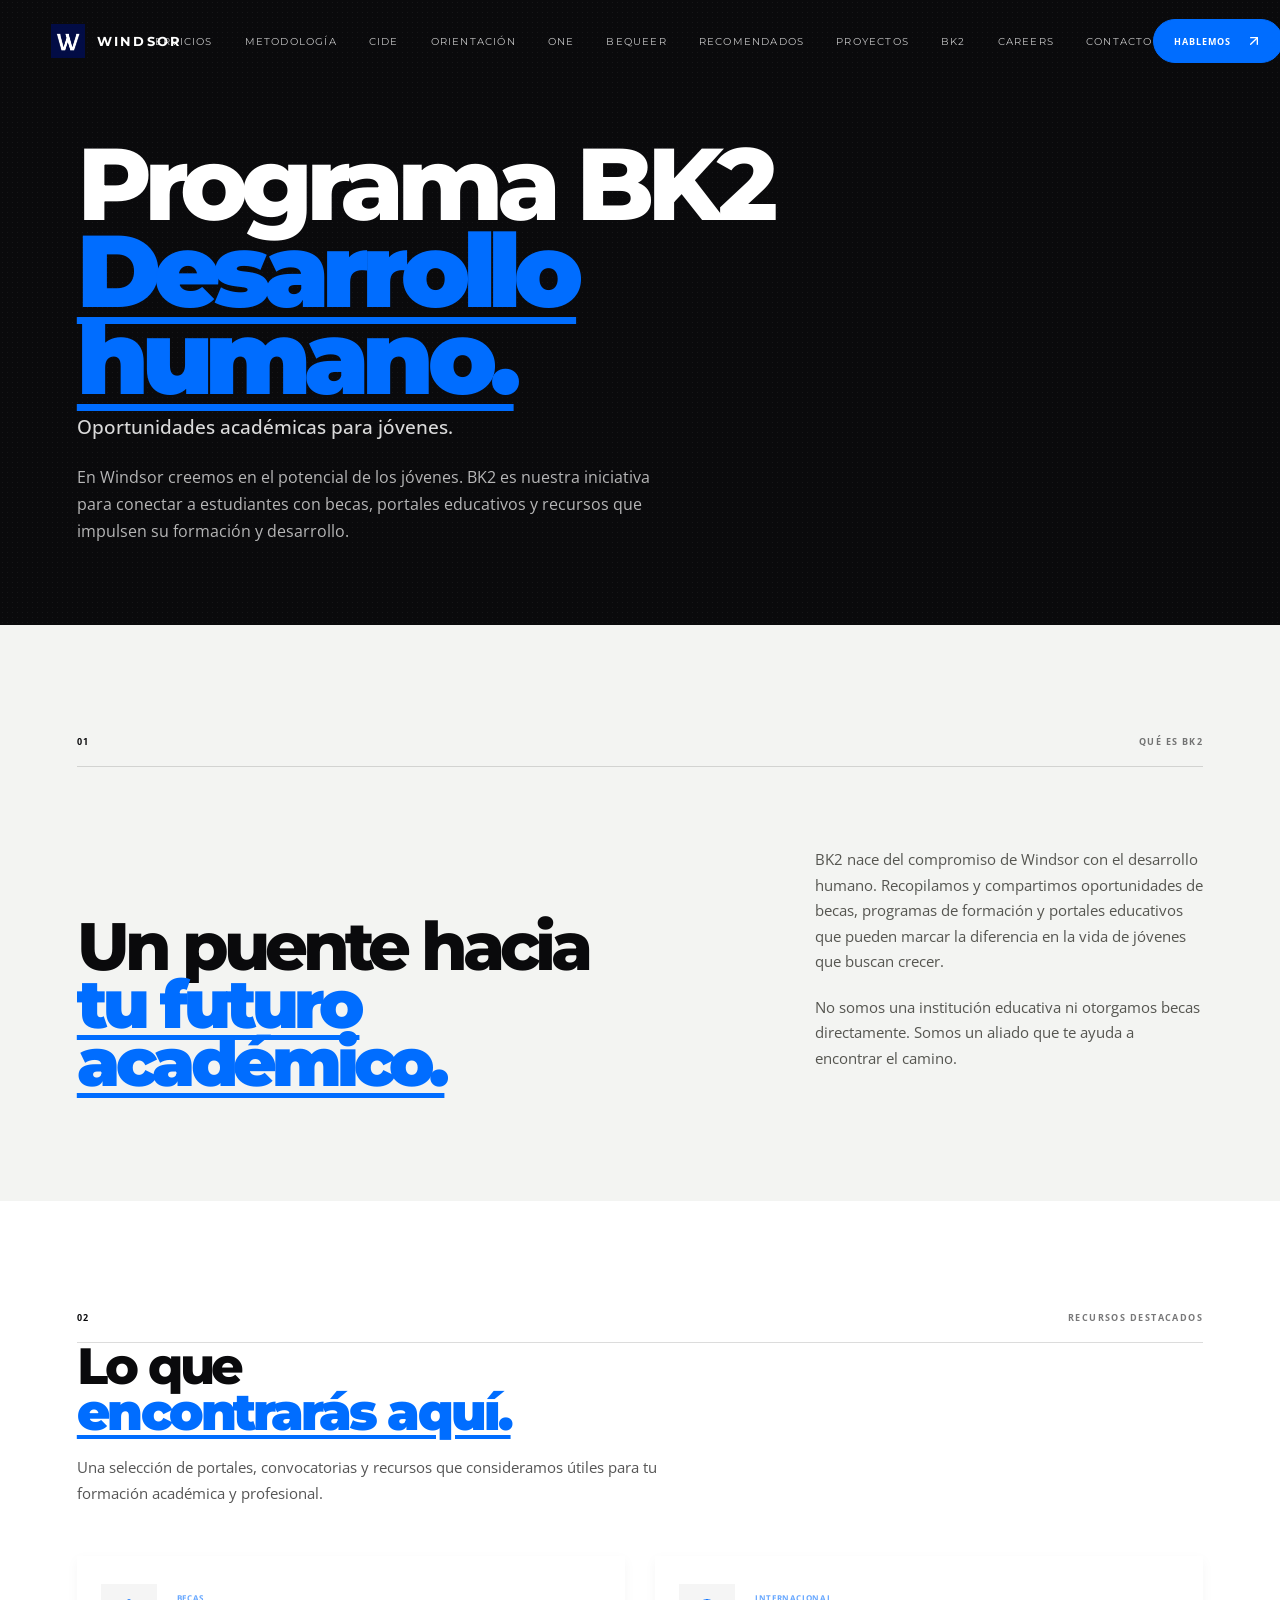
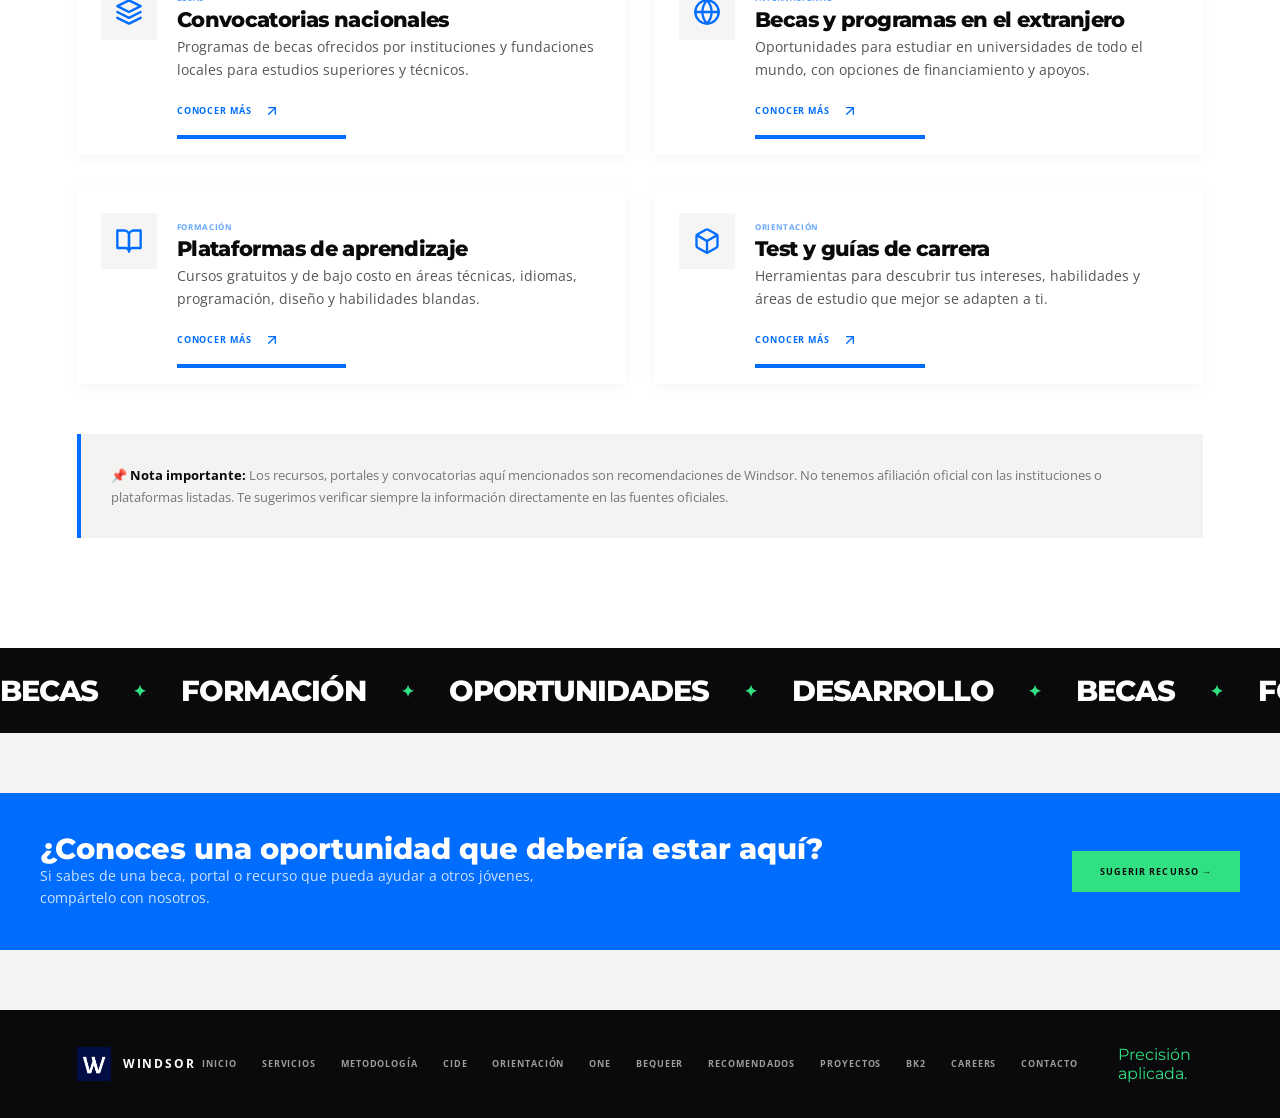
==== commit 0b350dcf: "Update becas.html" ====
--- a/becas.html
+++ b/becas.html
@@ -5,14 +5,12 @@
     <meta name="viewport" content="width=device-width, initial-scale=1.0" />
     <title>Windsor — BK2: Oportunidades académicas</title>
     <meta name="description" content="BK2 es el programa de Windsor para el desarrollo humano de jóvenes. Becas, portales y recursos para tu futuro académico." />
+    <link rel="icon" href="assets/favicon.png" type="image/png" />
     <link rel="preconnect" href="https://fonts.googleapis.com" />
     <link rel="preconnect" href="https://fonts.gstatic.com" crossorigin />
     <link href="https://fonts.googleapis.com/css2?family=Montserrat:wght@400;500;600;700;800;900&family=Open+Sans:wght@400;500;600;700&display=swap" rel="stylesheet" />
     <link rel="stylesheet" href="styles.css" />
     <style>
-        /* =========================================================
-           BK2 — ESTILOS COMPLETOS (hero personalizado)
-        ========================================================== */
         .bk2-hero {
             background: var(--black);
             color: var(--white);
@@ -63,8 +61,6 @@
             position: relative;
             z-index: 2;
         }
-
-        /* Grid de recursos */
         .recursos-grid {
             display: grid;
             grid-template-columns: repeat(2, 1fr);
@@ -108,9 +104,7 @@
             stroke-linecap: round;
             stroke-linejoin: round;
         }
-        .recurso-item .card-body {
-            flex: 1;
-        }
+        .recurso-item .card-body { flex:1; }
         .recurso-item .card-body .tag {
             display: inline-block;
             font-size: 8px;
@@ -121,17 +115,8 @@
             opacity: 0.6;
             margin-bottom: 4px;
         }
-        .recurso-item .card-body h3 {
-            font-size: 1.3rem;
-            letter-spacing: -0.03em;
-            margin-bottom: 4px;
-        }
-        .recurso-item .card-body p {
-            color: #555;
-            font-size: 14px;
-            line-height: 1.6;
-            margin: 0 0 16px 0;
-        }
+        .recurso-item .card-body h3 { font-size:1.3rem; letter-spacing:-0.03em; margin-bottom:4px; }
+        .recurso-item .card-body p { color:#555; font-size:14px; line-height:1.6; margin:0 0 16px 0; }
         .recurso-item .card-link {
             display: inline-flex;
             align-items: center;
@@ -148,22 +133,15 @@
             align-items: center;
             transition: transform 0.25s ease;
         }
-        .recurso-item:hover .card-link .arrow-icon {
-            transform: translateX(6px);
-        }
-        .recurso-item:hover .card-link {
-            gap: 18px;
-        }
+        .recurso-item:hover .card-link .arrow-icon { transform: translateX(6px); }
+        .recurso-item:hover .card-link { gap: 18px; }
         .recurso-item .bottom-bar {
             height: 4px;
             margin-top: 16px;
             transition: width 0.4s cubic-bezier(.25,.46,.45,.94);
             background-color: var(--blue);
         }
-        .recurso-item:hover .bottom-bar {
-            width: 100% !important;
-        }
-
+        .recurso-item:hover .bottom-bar { width: 100% !important; }
         .disclaimer {
             background: var(--cream);
             padding: 30px;
@@ -173,33 +151,14 @@
             line-height: 1.7;
             border-left: 4px solid var(--blue);
         }
-        .disclaimer strong {
-            color: var(--black);
-        }
-
+        .disclaimer strong { color: var(--black); }
         @media (max-width: 800px) {
-            .recursos-grid {
-                grid-template-columns: 1fr;
-                gap: 20px;
-            }
-            .recurso-item .card-inner {
-                gap: 16px;
-            }
-            .recurso-item .icon-wrap {
-                flex: 0 0 48px;
-                width: 48px;
-                height: 48px;
-            }
-            .recurso-item .icon-wrap svg {
-                width: 24px;
-                height: 24px;
-            }
-            .recurso-item {
-                padding: 20px 20px 12px 20px;
-            }
-            .bk2-hero {
-                padding: 120px 6vw 60px;
-            }
+            .recursos-grid { grid-template-columns:1fr; gap:20px; }
+            .recurso-item .card-inner { gap:16px; }
+            .recurso-item .icon-wrap { flex:0 0 48px; width:48px; height:48px; }
+            .recurso-item .icon-wrap svg { width:24px; height:24px; }
+            .recurso-item { padding:20px 20px 12px 20px; }
+            .bk2-hero { padding:120px 6vw 60px; }
         }
     </style>
 </head>
@@ -215,7 +174,7 @@
     <!-- HEADER -->
     <header class="header">
         <a href="index.html" class="logo">
-            <span class="logo-symbol">W</span>
+            <img src="assets/favicon.png" alt="Windsor" class="logo-icon" />
             <span class="logo-name">WINDSOR</span>
         </a>
         <nav class="desktop-nav">
@@ -226,8 +185,9 @@
             <a href="windsor-one.html">One</a>
             <a href="BeQueer.html">BeQueer</a>
             <a href="recomendados.html">Recomendados</a>
+            <a href="proyectos.html">Proyectos</a>
             <a href="becas.html" class="active">BK2</a>
-            <a href="index.html#careers">Careers</a>
+            <a href="careers.html">Careers</a>
             <a href="contacto.html">Contacto</a>
         </nav>
         <a href="contacto.html" class="header-button">
@@ -254,14 +214,14 @@
             <a href="windsor-one.html">One</a>
             <a href="BeQueer.html">BeQueer</a>
             <a href="recomendados.html">Recomendados</a>
+            <a href="proyectos.html">Proyectos</a>
             <a href="becas.html">BK2</a>
-            <a href="index.html#careers">Careers</a>
+            <a href="careers.html">Careers</a>
             <a href="contacto.html">Contacto</a>
         </div>
     </div>
 
     <main>
-        <!-- HERO PERSONALIZADO -->
         <section class="bk2-hero">
             <div class="hero-noise"></div>
             <h1>Programa BK2 <em>Desarrollo humano.</em></h1>
@@ -269,7 +229,6 @@
             <p>En Windsor creemos en el potencial de los jóvenes. BK2 es nuestra iniciativa para conectar a estudiantes con becas, portales educativos y recursos que impulsen su formación y desarrollo.</p>
         </section>
 
-        <!-- INTRO -->
         <section class="intro section" id="intro">
             <div class="section-meta"><span>01</span><span>QUÉ ES BK2</span></div>
             <div class="intro-layout">
@@ -281,7 +240,6 @@
             </div>
         </section>
 
-        <!-- RECURSOS -->
         <section class="section" style="background:var(--white);">
             <div class="section-meta"><span>02</span><span>RECURSOS DESTACADOS</span></div>
             <div class="container">
@@ -293,7 +251,6 @@
                     Una selección de portales, convocatorias y recursos que consideramos útiles para tu formación académica y profesional.
                 </p>
                 <div class="recursos-grid">
-                    <!-- 1 -->
                     <div class="recurso-item" data-reveal>
                         <div class="card-inner">
                             <div class="icon-wrap"><svg viewBox="0 0 24 24"><path d="M12 2L2 7l10 5 10-5-10-5z"/><path d="M2 17l10 5 10-5"/><path d="M2 12l10 5 10-5"/></svg></div>
@@ -306,7 +263,6 @@
                             </div>
                         </div>
                     </div>
-                    <!-- 2 -->
                     <div class="recurso-item" data-reveal>
                         <div class="card-inner">
                             <div class="icon-wrap"><svg viewBox="0 0 24 24"><circle cx="12" cy="12" r="10"/><line x1="2" y1="12" x2="22" y2="12"/><path d="M12 2a15.3 15.3 0 0 1 4 10 15.3 15.3 0 0 1-4 10 15.3 15.3 0 0 1-4-10 15.3 15.3 0 0 1 4-10z"/></svg></div>
@@ -319,7 +275,6 @@
                             </div>
                         </div>
                     </div>
-                    <!-- 3 -->
                     <div class="recurso-item" data-reveal>
                         <div class="card-inner">
                             <div class="icon-wrap"><svg viewBox="0 0 24 24"><path d="M2 3h6a4 4 0 0 1 4 4v14a3 3 0 0 0-3-3H2z"/><path d="M22 3h-6a4 4 0 0 0-4 4v14a3 3 0 0 1 3-3h7z"/></svg></div>
@@ -332,7 +287,6 @@
                             </div>
                         </div>
                     </div>
-                    <!-- 4 -->
                     <div class="recurso-item" data-reveal>
                         <div class="card-inner">
                             <div class="icon-wrap"><svg viewBox="0 0 24 24"><path d="M21 16V8a2 2 0 0 0-1-1.73l-7-4a2 2 0 0 0-2 0l-7 4A2 2 0 0 0 3 8v8a2 2 0 0 0 1 1.73l7 4a2 2 0 0 0 2 0l7-4A2 2 0 0 0 21 16z"/><polyline points="3.27 6.96 12 12.01 20.73 6.96"/><line x1="12" y1="22.08" x2="12" y2="12"/></svg></div>
@@ -355,7 +309,6 @@
             </div>
         </section>
 
-        <!-- MARQUEE -->
         <div class="statement-marquee" style="background:var(--black); color:var(--white);">
             <div class="statement-track">
                 <span>BECAS</span> <b>✦</b><span>FORMACIÓN</span> <b>✦</b><span>OPORTUNIDADES</span> <b>✦</b><span>DESARROLLO</span> <b>✦</b>
@@ -363,7 +316,6 @@
             </div>
         </div>
 
-        <!-- CTA -->
         <div class="container" style="margin:60px auto;">
             <div style="background:var(--blue); color:var(--white); padding:40px; display:flex; justify-content:space-between; align-items:center; gap:30px; flex-wrap:wrap;">
                 <div>
@@ -378,8 +330,8 @@
     <!-- FOOTER -->
     <footer class="footer">
         <div class="footer-logo">
-            <span class="logo-symbol">W</span>
-            <span>WINDSOR <small>LABORATORIO DIGITAL INDEPENDIENTE</small></span>
+            <img src="assets/favicon.png" alt="Windsor" style="width:34px; height:34px; display:block;" />
+            <span>WINDSOR</span>
         </div>
         <div class="footer-links">
             <a href="index.html">Inicio</a>
@@ -390,8 +342,9 @@
             <a href="windsor-one.html">One</a>
             <a href="BeQueer.html">BeQueer</a>
             <a href="recomendados.html">Recomendados</a>
+            <a href="proyectos.html">Proyectos</a>
             <a href="becas.html">BK2</a>
-            <a href="index.html#careers">Careers</a>
+            <a href="careers.html">Careers</a>
             <a href="contacto.html">Contacto</a>
         </div>
         <div class="footer-tagline">Precisión aplicada.</div>
--- a/styles.css
+++ b/styles.css
@@ -1,4 +1,7 @@
-/* styles.css */
+/* =========================================================
+   WINDSOR — VISUAL SYSTEM UNIFICADO
+   Incluye todos los estilos del sitio
+========================================================= */
 :root {
     --black: #0a0a0c;
     --black-soft: #131317;
@@ -23,10 +26,17 @@
     --max-width: 1440px;
 }
 
+/* RESET */
 * { box-sizing: border-box; margin:0; padding:0; }
 html { scroll-behavior: smooth; overflow-x: hidden; }
-body { background: var(--cream); color: var(--black); font-family: var(--body); overflow-x: hidden; min-width:320px; }
-h1,h2,h3,h4,.logo,.logo-symbol,.card-tags span,.desktop-nav a,.mobile-menu-label { font-family:var(--sans); }
+body {
+    background: var(--cream);
+    color: var(--black);
+    font-family: var(--body);
+    overflow-x: hidden;
+    min-width:320px;
+}
+h1,h2,h3,h4,.logo,.logo-name,.card-tags span,.desktop-nav a,.mobile-menu-label { font-family:var(--sans); }
 h1,h2,h3,h4 { font-weight:800; }
 em { font-style:normal; }
 body.menu-active { overflow:hidden; }
@@ -35,78 +45,193 @@
 img { max-width:100%; display:block; }
 section { scroll-margin-top:82px; }
 
-.preloader { position:fixed; inset:0; z-index:9999; background:var(--black); color:var(--white); display:flex; flex-direction:column; align-items:center; justify-content:center; transition: opacity 0.7s ease, visibility 0.7s ease; }
+/* PRELOADER */
+.preloader {
+    position:fixed; inset:0; z-index:9999;
+    background:var(--black); color:var(--white);
+    display:flex; flex-direction:column; align-items:center; justify-content:center;
+    transition: opacity 0.7s ease, visibility 0.7s ease;
+}
 .preloader.loaded { opacity:0; visibility:hidden; pointer-events:none; }
-.preloader-logo { font-family:var(--serif); font-weight:900; font-size:clamp(52.5px,7.5vw,75px); line-height:1; color:var(--blue); animation: preloaderPulse 1.2s ease infinite alternate; }
+.preloader-logo {
+    font-family:var(--serif); font-weight:900; font-size:clamp(52.5px,7.5vw,75px);
+    line-height:1; color:var(--blue);
+    animation: preloaderPulse 1.2s ease infinite alternate;
+}
 .preloader-line { width:min(180px,45vw); height:2px; margin-top:25px; overflow:hidden; background:rgba(255,255,255,0.15); }
 .preloader-line span { display:block; width:100%; height:100%; background:var(--blue); transform:translateX(-100%); animation: preloaderLine 1.4s ease forwards; }
 .preloader-text { margin-top:18px; font-size:9px; letter-spacing:0.3em; opacity:0.55; }
 @keyframes preloaderLine { to { transform:translateX(0); } }
 @keyframes preloaderPulse { from { transform:scale(0.95); } to { transform:scale(1.05); } }
 
-.header { position:fixed; top:0; left:0; width:100%; height:82px; padding:0 4vw; display:flex; align-items:center; justify-content:space-between; z-index:500; color:var(--white); transition: transform 0.35s ease, background 0.35s ease, color 0.35s ease, backdrop-filter 0.35s ease; isolation:isolate; }
+/* HEADER */
+.header {
+    position:fixed; top:0; left:0; width:100%; height:82px;
+    padding:0 4vw; display:flex; align-items:center; justify-content:space-between;
+    z-index:500; color:var(--white);
+    transition: transform 0.35s ease, background 0.35s ease, color 0.35s ease, backdrop-filter 0.35s ease;
+    isolation:isolate;
+}
 .header.hidden { transform:translateY(-100%); }
-.header::before { content:""; position:absolute; inset:0; z-index:-1; background: radial-gradient(rgba(255,255,255,0.75) 0.5px, transparent 0.5px), linear-gradient(180deg, rgba(10,10,12,0.92), rgba(10,10,12,0.55) 70%, transparent); background-size:4px 4px, 100% 100%; opacity:0; transition:opacity 0.35s ease; }
+.header::before {
+    content:""; position:absolute; inset:0; z-index:-1;
+    background: radial-gradient(rgba(255,255,255,0.75) 0.5px, transparent 0.5px),
+                linear-gradient(180deg, rgba(10,10,12,0.92), rgba(10,10,12,0.55) 70%, transparent);
+    background-size:4px 4px, 100% 100%;
+    opacity:0; transition:opacity 0.35s ease;
+}
 .header.scrolled::before { opacity:1; }
 .header.scrolled { backdrop-filter:blur(15px); }
-.logo { display:flex; align-items:center; gap:12px; font-size:13px; font-weight:700; letter-spacing:0.16em; }
-.logo-symbol { width:34px; height:34px; display:grid; place-items:center; border:1px solid currentColor; font-family:var(--serif); font-size:20px; }
-.desktop-nav { display:flex; align-items:center; gap:32px; font-size:10px; text-transform:uppercase; letter-spacing:0.12em; }
+.logo {
+    display:flex; align-items:center; gap:12px;
+    font-size:13px; font-weight:700; letter-spacing:0.16em;
+}
+.logo-icon {
+    width:34px;
+    height:34px;
+    display:block;
+}
+.logo-name { font-family:var(--sans); }
+.desktop-nav {
+    display:flex; align-items:center; gap:32px;
+    font-size:10px; text-transform:uppercase; letter-spacing:0.12em;
+}
 .desktop-nav a { position:relative; opacity:0.75; transition:opacity 0.25s ease; }
-.desktop-nav a::after { content:""; position:absolute; left:0; bottom:-7px; width:100%; height:1px; background:currentColor; transform:scaleX(0); transform-origin:right; transition:transform 0.3s ease; }
+.desktop-nav a::after {
+    content:""; position:absolute; left:0; bottom:-7px;
+    width:100%; height:1px; background:currentColor;
+    transform:scaleX(0); transform-origin:right;
+    transition:transform 0.3s ease;
+}
 .desktop-nav a:hover, .desktop-nav a.active { opacity:1; }
 .desktop-nav a:hover::after, .desktop-nav a.active::after { transform:scaleX(1); transform-origin:left; }
-.header-button { display:inline-flex; align-items:center; gap:15px; padding:13px 20px; background:var(--blue); border:1px solid var(--blue); border-radius:var(--radius-pill); font-size:9px; font-weight:700; letter-spacing:0.12em; text-transform:uppercase; transition: background 0.25s ease, color 0.25s ease, transform 0.25s ease; }
+.header-button {
+    display:inline-flex; align-items:center; gap:15px;
+    padding:13px 20px; background:var(--blue); border:1px solid var(--blue);
+    border-radius:var(--radius-pill);
+    font-size:9px; font-weight:700; letter-spacing:0.12em; text-transform:uppercase;
+    transition: background 0.25s ease, color 0.25s ease, transform 0.25s ease;
+}
 .header-button:hover { background:var(--green); color:var(--black); border-color:var(--green); transform:translateY(-2px); }
 .header-button .arrow-icon { display:inline-flex; align-items:center; }
-.menu-button { display:none; width:42px; height:42px; background:transparent; border:1px solid rgba(255,255,255,0.4); border-radius:var(--radius-pill); cursor:pointer; flex-direction:column; align-items:center; justify-content:center; gap:6px; }
+.menu-button {
+    display:none; width:42px; height:42px;
+    background:transparent; border:1px solid rgba(255,255,255,0.4);
+    border-radius:var(--radius-pill); cursor:pointer;
+    flex-direction:column; align-items:center; justify-content:center; gap:6px;
+}
 .menu-button span { display:block; width:17px; height:1px; background:currentColor; transition: transform 0.3s ease, opacity 0.3s ease; }
 
-.mobile-menu { position:fixed; inset:0; z-index:450; background:var(--black); color:var(--white); opacity:0; visibility:hidden; pointer-events:none; transform:translateY(-20px); transition: opacity 0.35s ease, visibility 0.35s ease, transform 0.35s ease; overflow-y:auto; }
+/* MOBILE MENU */
+.mobile-menu {
+    position:fixed; inset:0; z-index:450;
+    background:var(--black); color:var(--white);
+    opacity:0; visibility:hidden; pointer-events:none;
+    transform:translateY(-20px);
+    transition: opacity 0.35s ease, visibility 0.35s ease, transform 0.35s ease;
+    overflow-y:auto;
+}
 .mobile-menu.active { opacity:1; visibility:visible; pointer-events:auto; transform:translateY(0); }
-.mobile-menu-inner { min-height:100%; padding:110px 7vw 50px; display:flex; flex-direction:column; justify-content:center; gap:clamp(18px,4vw,30px); }
+.mobile-menu-inner {
+    min-height:100%; padding:110px 7vw 50px;
+    display:flex; flex-direction:column; justify-content:center;
+    gap:clamp(18px,4vw,30px);
+}
 .mobile-menu-label { margin-bottom:10px; color:var(--green); font-size:9px; font-weight:700; letter-spacing:0.2em; }
 .mobile-menu a { font-size:clamp(1.5rem,6vw,3rem); line-height:0.95; letter-spacing:-0.06em; transition:color 0.25s ease; }
 .mobile-menu a:hover { color:var(--green); }
 
+/* SECTIONS GENERAL */
 .section { padding:110px 6vw; }
-.section-meta { width:100%; max-width:var(--max-width); margin:0 auto; padding-bottom:18px; border-bottom:1px solid var(--line); display:flex; justify-content:space-between; gap:20px; font-size:9px; font-weight:700; letter-spacing:0.16em; }
+.section-meta {
+    width:100%; max-width:var(--max-width); margin:0 auto;
+    padding-bottom:18px; border-bottom:1px solid var(--line);
+    display:flex; justify-content:space-between; gap:20px;
+    font-size:9px; font-weight:700; letter-spacing:0.16em;
+}
 .section-meta span:last-child { opacity:0.55; }
-
-.hero { position:relative; min-height:max(720px, 100svh); background:var(--black); color:var(--white); overflow:hidden; display:flex; flex-direction:column; }
-.hero-noise { position:absolute; inset:0; opacity:0.08; pointer-events:none; background-image:radial-gradient(rgba(255,255,255,0.8) 0.6px, transparent 0.6px); background-size:5px 5px; }
-.hero-topline { position:relative; z-index:2; display:flex; justify-content:space-between; gap:30px; padding:105px 6vw 0; font-size:8px; font-weight:700; letter-spacing:0.16em; opacity:0.55; }
-.hero-content { position:relative; z-index:2; width:min(100%, var(--max-width)); margin:auto; padding:60px 6vw 70px; }
-.hero-small { display:flex; align-items:center; gap:10px; margin-bottom:30px; color:var(--green); font-size:9px; font-weight:700; letter-spacing:0.15em; }
+.container { max-width:var(--max-width); margin:0 auto; }
+
+/* HERO (común) */
+.hero {
+    position:relative; min-height:max(720px, 100svh);
+    background:var(--black); color:var(--white);
+    overflow:hidden; display:flex; flex-direction:column;
+}
+.hero-noise {
+    position:absolute; inset:0; opacity:0.08; pointer-events:none;
+    background-image:radial-gradient(rgba(255,255,255,0.8) 0.6px, transparent 0.6px);
+    background-size:5px 5px;
+}
+.hero-topline {
+    position:relative; z-index:2; display:flex; justify-content:space-between; gap:30px;
+    padding:105px 6vw 0; font-size:8px; font-weight:700; letter-spacing:0.16em; opacity:0.55;
+}
+.hero-content {
+    position:relative; z-index:2; width:min(100%, var(--max-width)); margin:auto;
+    padding:60px 6vw 70px;
+}
+.hero-small {
+    display:flex; align-items:center; gap:10px; margin-bottom:30px;
+    color:var(--green); font-size:9px; font-weight:700; letter-spacing:0.15em;
+}
 .green-dot { width:7px; height:7px; border-radius:50%; background:var(--green); animation:dotPulse 2s ease infinite; }
 @keyframes dotPulse { 0%,100% { opacity:0.5; transform:scale(0.85); } 50% { opacity:1; transform:scale(1.15); } }
 .hero h1 { max-width:1150px; font-size:clamp(3rem, 7.875vw, 7.875rem); line-height:0.8; letter-spacing:-0.085em; }
 .hero h1 em { display:block; color:var(--green); font-family:var(--serif); font-weight:900; text-decoration:underline; text-decoration-thickness:0.07em; text-underline-offset:0.1em; }
 .hero-bottom { margin-top:65px; display:flex; align-items:flex-end; justify-content:space-between; gap:40px; }
 .hero-bottom p { max-width:490px; color:rgba(255,255,255,0.65); font-size:14px; line-height:1.7; }
-.circle-button { width:105px; height:105px; flex:0 0 auto; border:1px solid rgba(255,255,255,0.35); border-radius:50%; display:flex; flex-direction:column; align-items:center; justify-content:center; gap:7px; color:var(--white); font-size:8px; font-weight:700; letter-spacing:0.1em; text-transform:uppercase; transition: background 0.35s ease, color 0.35s ease, transform 0.35s ease; }
+.circle-button {
+    width:105px; height:105px; flex:0 0 auto; border:1px solid rgba(255,255,255,0.35);
+    border-radius:50%; display:flex; flex-direction:column; align-items:center; justify-content:center; gap:7px;
+    color:var(--white); font-size:8px; font-weight:700; letter-spacing:0.1em; text-transform:uppercase;
+    transition: background 0.35s ease, color 0.35s ease, transform 0.35s ease;
+}
 .circle-button strong { font-size:17px; }
 .circle-button:hover { background:var(--green); color:var(--black); transform:rotate(10deg); }
 .hero-marquee { position:relative; z-index:2; overflow:hidden; border-top:1px solid var(--white-line); }
-.marquee-track { width:max-content; display:flex; align-items:center; gap:35px; padding:19px 0; animation:marquee 22s linear infinite; }
+.marquee-track {
+    width:max-content; display:flex; align-items:center; gap:35px; padding:19px 0;
+    animation:marquee 22s linear infinite;
+}
 .marquee-track span { font-family:var(--sans); font-size:clamp(0.825rem, 1.5vw, 1.5rem); font-weight:800; letter-spacing:-0.04em; }
 .marquee-track b { color:var(--green); }
 @keyframes marquee { to { transform:translateX(-50%); } }
 
+/* INTRO */
 .intro { background:var(--cream); }
-.intro-layout { max-width:var(--max-width); margin:0 auto; padding-top:80px; display:grid; grid-template-columns:1.1fr 0.7fr; gap:10vw; align-items:end; }
+.intro-layout {
+    max-width:var(--max-width); margin:0 auto; padding-top:80px;
+    display:grid; grid-template-columns:1.1fr 0.7fr; gap:10vw; align-items:end;
+}
 .intro-layout h2 { max-width:900px; font-size:clamp(2.4rem, 5.25vw, 5.25rem); line-height:0.86; letter-spacing:-0.075em; }
 .intro-layout h2 span { display:block; font-family:var(--serif); font-weight:900; text-decoration:underline; text-decoration-thickness:0.07em; text-underline-offset:0.1em; color:var(--blue); }
 .intro-copy { max-width:520px; }
 .intro-copy p { margin-bottom:20px; color:#555550; font-size:15px; line-height:1.7; }
-.underlined-link, .dark-link { display:inline-flex; align-items:center; gap:15px; margin-top:15px; padding-bottom:8px; border-bottom:2px solid currentColor; font-size:9px; font-weight:700; letter-spacing:0.13em; text-transform:uppercase; transition: gap 0.25s ease, color 0.25s ease; }
+.underlined-link, .dark-link {
+    display:inline-flex; align-items:center; gap:15px; margin-top:15px; padding-bottom:8px;
+    border-bottom:2px solid currentColor; font-size:9px; font-weight:700; letter-spacing:0.13em; text-transform:uppercase;
+    transition: gap 0.25s ease, color 0.25s ease;
+}
 .underlined-link:hover, .dark-link:hover { gap:20px; color:var(--blue); }
 .underlined-link .arrow-icon, .dark-link .arrow-icon { display:inline-flex; align-items:center; }
 
-.seed-section { position:relative; min-height:700px; padding:100px 10vw; background:var(--black); color:var(--white); display:flex; align-items:center; overflow:hidden; }
-.seed-side { position:absolute; top:45px; left:5vw; right:5vw; display:flex; justify-content:space-between; font-size:8px; font-weight:700; letter-spacing:0.16em; opacity:0.5; }
+/* SEED */
+.seed-section {
+    position:relative; min-height:700px; padding:100px 10vw;
+    background:var(--black); color:var(--white);
+    display:flex; align-items:center; overflow:hidden;
+}
+.seed-side {
+    position:absolute; top:45px; left:5vw; right:5vw;
+    display:flex; justify-content:space-between; font-size:8px; font-weight:700; letter-spacing:0.16em; opacity:0.5;
+}
 .seed-main { width:100%; max-width:1050px; margin:auto; }
-.seed-circle { width:110px; height:110px; display:grid; place-items:center; margin-bottom:45px; border:1px solid var(--green); border-radius:50%; color:var(--green); animation:seedRotate 8s linear infinite; }
+.seed-circle {
+    width:110px; height:110px; display:grid; place-items:center; margin-bottom:45px;
+    border:1px solid var(--green); border-radius:50%; color:var(--green);
+    animation:seedRotate 8s linear infinite;
+}
 .seed-circle span { font-family:var(--serif); font-size:45px; animation:seedRotateReverse 8s linear infinite; }
 @keyframes seedRotate { to { transform:rotate(360deg); } }
 @keyframes seedRotateReverse { to { transform:rotate(-360deg); } }
@@ -115,16 +240,33 @@
 .seed-main p { max-width:560px; margin-top:45px; color:rgba(255,255,255,0.68); font-size:16px; line-height:1.7; }
 .seed-number { position:absolute; right:5vw; bottom:50px; color:rgba(255,255,255,0.25); font-size:10px; letter-spacing:0.15em; }
 
+/* SERVICES */
 .services { background:var(--cream); }
-.services-heading { max-width:var(--max-width); margin:0 auto; display:grid; grid-template-columns:1.1fr 0.7fr; gap:10vw; padding:80px 0; }
+.services-heading {
+    max-width:var(--max-width); margin:0 auto; display:grid; grid-template-columns:1.1fr 0.7fr; gap:10vw; padding:80px 0;
+}
 .services-heading h2 { font-size:clamp(2.625rem, 5.25vw, 5.25rem); line-height:0.85; letter-spacing:-0.07em; }
 .services-heading h2 span { display:block; font-family:var(--serif); font-weight:900; text-decoration:underline; text-decoration-thickness:0.07em; text-underline-offset:0.1em; color:var(--blue); }
 .services-heading p { align-self:end; color:#555550; line-height:1.7; }
-.service-cards { max-width:var(--max-width); margin:0 auto; display:grid; grid-template-columns:repeat(2, minmax(0, 1fr)); gap:18px; }
-.service-card { min-height:600px; padding:28px; display:flex; flex-direction:column; justify-content:space-between; position:relative; overflow:hidden; border-radius:var(--radius); transition: transform 0.4s cubic-bezier(.2,.8,.2,1), box-shadow 0.4s ease; }
-.service-card::after { content:""; position:absolute; left:28px; bottom:0; height:4px; width:40%; background:currentColor; opacity:0.35; border-radius:var(--radius-pill); transition: width 0.4s ease, opacity 0.4s ease; }
+.service-cards {
+    max-width:var(--max-width); margin:0 auto; display:grid; grid-template-columns:repeat(2, minmax(0, 1fr)); gap:18px;
+}
+.service-card {
+    min-height:600px; padding:28px; display:flex; flex-direction:column; justify-content:space-between;
+    position:relative; overflow:hidden; border-radius:var(--radius);
+    transition: transform 0.4s cubic-bezier(.2,.8,.2,1), box-shadow 0.4s ease;
+}
+.service-card::after {
+    content:""; position:absolute; left:28px; bottom:0; height:4px; width:40%;
+    background:currentColor; opacity:0.35; border-radius:var(--radius-pill);
+    transition: width 0.4s ease, opacity 0.4s ease;
+}
 .service-card:hover::after { width:calc(100% - 56px); opacity:0.6; }
-.service-card::before { content:""; position:absolute; width:180px; height:180px; right:-70px; top:-70px; border:1px solid currentColor; border-radius:50%; opacity:0.18; transition: transform 0.6s ease; }
+.service-card::before {
+    content:""; position:absolute; width:180px; height:180px; right:-70px; top:-70px;
+    border:1px solid currentColor; border-radius:50%; opacity:0.18;
+    transition: transform 0.6s ease;
+}
 .service-card:hover { transform:translateY(-10px); box-shadow:0 25px 60px rgba(0,0,0,0.14); }
 .service-card:hover::before { transform:scale(2.4); }
 .service-blue { background:var(--blue); color:var(--white); }
@@ -132,7 +274,10 @@
 .service-yellow { background:var(--yellow); color:var(--black); }
 .service-purple { background:var(--purple); color:var(--black); }
 .card-top { display:flex; justify-content:space-between; gap:15px; font-size:9px; font-weight:700; letter-spacing:0.17em; }
-.card-icon { width:90px; height:90px; display:grid; place-items:center; border:1px solid currentColor; border-radius:50%; font-family:var(--serif); font-size:42px; transition: transform 0.5s ease; }
+.card-icon {
+    width:90px; height:90px; display:grid; place-items:center; border:1px solid currentColor; border-radius:50%;
+    font-family:var(--serif); font-size:42px; transition: transform 0.5s ease;
+}
 .service-card:hover .card-icon { transform:rotate(20deg) scale(1.08); }
 .card-content { position:relative; }
 .card-content h3 { font-size:clamp(1.875rem, 3vw, 3.3rem); line-height:0.88; letter-spacing:-0.065em; }
@@ -143,18 +288,43 @@
 .card-arrow { display:inline-flex; align-items:center; transition: transform 0.3s ease; }
 .service-card:hover .card-arrow { transform:translate(5px, -5px); }
 
+/* STATEMENT MARQUEE */
 .statement-marquee { overflow:hidden; background:var(--black); color:var(--white); }
-.statement-track { width:max-content; display:flex; align-items:center; gap:35px; padding:25px 0; animation:marquee 22s linear infinite; }
+.statement-track {
+    width:max-content; display:flex; align-items:center; gap:35px; padding:25px 0;
+    animation:marquee 22s linear infinite;
+}
 .statement-track span { font-family:var(--sans); font-size:clamp(1.275rem, 2.25vw, 2.25rem); font-weight:800; letter-spacing:-0.04em; }
 .statement-track b { color:var(--green); }
 
+/* Solo para BeQueer: degradado arcoíris en el marquee */
+.bequeer-page .statement-marquee .statement-track span {
+    background: linear-gradient(90deg, #ff0000, #ff8800, #ffff00, #00cc00, #0066ff, #8b00ff);
+    -webkit-background-clip: text;
+    -webkit-text-fill-color: transparent;
+    background-clip: text;
+    display: inline-block;
+}
+.bequeer-page .statement-marquee .statement-track b {
+    color: rgba(255,255,255,0.25);
+    font-weight:400;
+}
+
+/* METHOD */
 .method { background:var(--white); }
-.method-heading { max-width:var(--max-width); margin:0 auto; padding:80px 0; display:grid; grid-template-columns:1.1fr 0.7fr; gap:10vw; align-items:end; }
+.method-heading {
+    max-width:var(--max-width); margin:0 auto; padding:80px 0;
+    display:grid; grid-template-columns:1.1fr 0.7fr; gap:10vw; align-items:end;
+}
 .method-heading h2 { font-size:clamp(3rem, 6.75vw, 6.75rem); line-height:0.78; letter-spacing:-0.08em; }
 .method-heading h2 em { display:block; color:var(--blue); font-family:var(--serif); font-weight:900; text-decoration:underline; text-decoration-thickness:0.07em; text-underline-offset:0.1em; }
 .method-heading p { max-width:480px; color:#555550; font-size:15px; line-height:1.7; }
 .method-list { max-width:var(--max-width); margin:0 auto; }
-.method-row { display:grid; grid-template-columns:80px 1fr 40px; align-items:center; gap:30px; padding:30px 0; border-top:1px solid var(--line); transition: padding 0.35s ease, background 0.35s ease; }
+.method-row {
+    display:grid; grid-template-columns:80px 1fr 40px; align-items:center; gap:30px;
+    padding:30px 0; border-top:1px solid var(--line);
+    transition: padding 0.35s ease, background 0.35s ease;
+}
 .method-row:last-child { border-bottom:1px solid var(--line); }
 .method-row > span { font-size:9px; font-weight:700; letter-spacing:0.15em; opacity:0.45; }
 .method-row h3 { font-size:clamp(1.5rem, 2.625vw, 3rem); line-height:0.9; letter-spacing:-0.06em; }
@@ -162,108 +332,1429 @@
 .method-row .arrow-icon { display:inline-flex; align-items:center; }
 .method-row:hover { padding-left:15px; padding-right:15px; background:var(--cream); }
 
+/* PRINCIPLES */
 .principles { background:var(--cream); }
-.principles-grid { max-width:var(--max-width); margin:0 auto; padding-top:80px; display:grid; grid-template-columns:repeat(4, minmax(0, 1fr)); gap:1px; background:var(--line); }
+.principles-grid {
+    max-width:var(--max-width); margin:0 auto; padding-top:80px;
+    display:grid; grid-template-columns:repeat(4, minmax(0, 1fr)); gap:1px; background:var(--line);
+}
 .principles-grid > div { min-height:300px; padding:28px; background:var(--cream); border-radius:var(--radius-sm); }
 .principles-grid span { display:block; margin-bottom:65px; font-size:9px; font-weight:700; letter-spacing:0.15em; opacity:0.45; }
 .principles-grid h3 { margin-bottom:15px; font-size:21px; letter-spacing:-0.04em; }
 .principles-grid p { color:#5c5b55; font-size:13px; line-height:1.65; }
 
-.cide { background:var(--black); color:var(--white); }
-.cide .section-meta { border-color:var(--white-line); }
-.extension-heading { max-width:var(--max-width); margin:0 auto; padding:80px 0; display:grid; grid-template-columns:1.1fr 0.7fr; gap:10vw; align-items:end; }
-.extension-label { display:block; margin-bottom:20px; color:var(--green); font-size:9px; font-weight:700; letter-spacing:0.18em; }
-.extension-heading h2 { font-size:clamp(3.75rem, 9vw, 9rem); line-height:0.72; letter-spacing:-0.09em; display:flex; align-items:center; gap:10px; }
-.extension-heading h2 em { color:var(--green); font-family:var(--serif); font-weight:900; text-decoration:underline; text-decoration-thickness:0.07em; text-underline-offset:0.1em; display:inline-flex; align-items:center; }
-.extension-heading > p { max-width:500px; color:rgba(255,255,255,0.62); font-size:15px; line-height:1.7; }
-.cide-cards { max-width:var(--max-width); margin:0 auto; display:grid; grid-template-columns:repeat(2, minmax(0, 1fr)); gap:1px; background:var(--white-line); }
-.cide-cards article { min-height:280px; padding:28px; background:var(--black); border-radius:var(--radius-sm); }
-.cide-cards article > span { color:var(--green); font-size:9px; font-weight:700; letter-spacing:0.15em; }
-.cide-cards h3 { max-width:400px; margin-top:55px; font-size:clamp(1.35rem, 2.25vw, 2.25rem); line-height:0.95; letter-spacing:-0.05em; }
-.cide-cards p { max-width:450px; margin-top:18px; color:rgba(255,255,255,0.55); font-size:13px; line-height:1.6; }
-.cide-cards a { display:inline-flex; align-items:center; gap:10px; margin-top:25px; font-size:9px; font-weight:700; letter-spacing:0.1em; text-transform:uppercase; }
-.cide-cards a .arrow-icon { display:inline-flex; align-items:center; }
-.cide-callout { max-width:var(--max-width); margin:18px auto 0; padding:25px; display:flex; align-items:center; justify-content:space-between; gap:25px; background:var(--blue); color:var(--white); border-radius:var(--radius); }
-.cide-callout span { display:block; margin-bottom:7px; color:var(--green); font-size:8px; font-weight:700; letter-spacing:0.15em; }
-.cide-callout strong { font-family:var(--serif); font-size:23px; font-weight:400; }
-.cide-callout a { padding:15px 20px; background:var(--green); color:var(--black); border-radius:var(--radius-pill); font-size:9px; font-weight:700; letter-spacing:0.12em; text-transform:uppercase; white-space:nowrap; display:inline-flex; align-items:center; gap:10px; transition:background 0.25s ease; }
-.cide-callout a:hover { background:var(--white); }
-.cide-callout a .arrow-icon { display:inline-flex; align-items:center; }
-
+/* CIDE LINK (para index) */
+.cide-link { background:var(--black); color:var(--white); text-align:center; padding:60px 6vw; }
+.cide-link .container { max-width:var(--max-width); margin:0 auto; }
+.cide-link h2 { font-size:clamp(1.875rem,3.75vw,3rem); letter-spacing:-0.06em; }
+.cide-link h2 span { display:block; font-family:var(--sans); font-weight:900; color:var(--green); text-decoration:underline; text-decoration-thickness:0.07em; text-underline-offset:0.1em; }
+.cide-link p { max-width:600px; margin:20px auto; color:rgba(255,255,255,0.7); font-size:15px; line-height:1.7; }
+.hook-button {
+    display:inline-flex; align-items:center; gap:15px; margin-top:25px; padding:14px 28px;
+    background:var(--blue); color:var(--white); font-size:9px; font-weight:700; letter-spacing:0.12em; text-transform:uppercase;
+    border-radius:var(--radius-pill); transition: background 0.25s ease, transform 0.25s ease;
+}
+.hook-button:hover { background:var(--green); color:var(--black); transform:translateX(6px); }
+.hook-button .arrow-icon { display:inline-flex; align-items:center; }
+
+/* CAREERS (sección en index) */
 .careers { background:var(--purple); }
-.careers-layout { max-width:var(--max-width); margin:0 auto; display:grid; grid-template-columns:1.1fr 0.7fr; gap:10vw; padding:80px 0 100px; }
+.careers-layout {
+    max-width:var(--max-width); margin:0 auto; display:grid; grid-template-columns:1.1fr 0.7fr; gap:10vw; padding:80px 0 100px;
+}
 .careers h2 { font-size:clamp(3rem, 6.75vw, 6.75rem); line-height:0.78; letter-spacing:-0.08em; display:flex; align-items:center; gap:10px; }
 .careers h2 em { display:inline-flex; align-items:center; color:var(--blue); font-family:var(--serif); font-weight:900; text-decoration:underline; text-decoration-thickness:0.07em; text-underline-offset:0.1em; }
+.extension-label { display:block; margin-bottom:20px; color:var(--green); font-size:9px; font-weight:700; letter-spacing:0.18em; }
 .careers-copy { align-self:end; }
 .large-copy { margin-bottom:30px; font-family:var(--serif); font-size:clamp(18px, 2.25vw, 22.5px); line-height:1.05; }
 .careers-copy > p:not(.large-copy) { max-width:500px; color:#49444f; font-size:14px; line-height:1.7; }
 .dark-link { margin-top:30px; border-color:var(--black); }
 .dark-link .arrow-icon { display:inline-flex; align-items:center; }
 .career-marquee { overflow:hidden; border-top:1px solid rgba(0,0,0,0.25); border-bottom:1px solid rgba(0,0,0,0.25); }
-.career-track { width:max-content; display:flex; gap:45px; padding:20px 0; animation:marquee 25s linear infinite; }
+.career-track {
+    width:max-content; display:flex; gap:45px; padding:20px 0;
+    animation:marquee 25s linear infinite;
+}
 .career-track span { font-family:var(--sans); font-size:11px; font-weight:800; letter-spacing:0.15em; padding:10px 16px; border:1px solid rgba(0,0,0,0.2); border-radius:var(--radius-pill); }
 
+/* ORIENTACIÓN HOOK (index) */
 .orientation-hook { background:var(--black); color:var(--white); }
 .orientation-hook .section-meta { border-color:var(--white-line); }
-.hook-grid { max-width:var(--max-width); margin:0 auto; padding-top:80px; display:grid; grid-template-columns:1fr 0.6fr; gap:8vw; align-items:center; }
+.hook-grid {
+    max-width:var(--max-width); margin:0 auto; padding-top:80px;
+    display:grid; grid-template-columns:1fr 0.6fr; gap:8vw; align-items:center;
+}
 .hook-content h2 { font-size:clamp(2.25rem, 4.5vw, 4.125rem); line-height:0.85; letter-spacing:-0.07em; }
 .hook-content h2 em { display:block; color:var(--green); font-family:var(--serif); font-weight:900; text-decoration:underline; text-decoration-thickness:0.07em; text-underline-offset:0.1em; }
 .hook-content p { max-width:550px; margin-top:30px; color:rgba(255,255,255,0.7); font-size:15px; line-height:1.8; }
 .hook-content p strong { color:var(--green); font-weight:600; }
-.hook-button { display:inline-flex; align-items:center; gap:18px; margin-top:40px; padding:16px 28px; background:var(--blue); color:var(--white); font-size:9px; font-weight:700; letter-spacing:0.12em; text-transform:uppercase; border-radius:var(--radius-pill); transition: background 0.25s ease, transform 0.25s ease; }
-.hook-button:hover { background:var(--green); color:var(--black); transform:translateX(6px); }
-.hook-button .arrow-icon { display:inline-flex; align-items:center; }
 .hook-visual { display:flex; justify-content:center; align-items:center; }
-.hook-stats { display:grid; grid-template-columns:1fr 1fr; gap:30px; padding:30px; border:1px solid var(--white-line); border-radius:var(--radius); width:100%; max-width:300px; }
+.hook-stats {
+    display:grid; grid-template-columns:1fr 1fr; gap:30px; padding:30px;
+    border:1px solid var(--white-line); border-radius:var(--radius); width:100%; max-width:300px;
+}
 .hook-stats > div { text-align:center; }
 .stat-number { display:block; font-family:var(--serif); font-size:clamp(2.1rem, 3vw, 3rem); color:var(--green); line-height:1; }
 .stat-label { display:block; margin-top:8px; font-size:9px; letter-spacing:0.08em; opacity:0.6; text-transform:uppercase; }
 
+/* FAQ */
 .faq { background:var(--white); }
-.faq-layout { max-width:var(--max-width); margin:0 auto; padding-top:80px; display:grid; grid-template-columns:0.7fr 1.1fr; gap:10vw; align-items:start; }
+.faq-layout {
+    max-width:var(--max-width); margin:0 auto; padding-top:80px;
+    display:grid; grid-template-columns:0.7fr 1.1fr; gap:10vw; align-items:start;
+}
 .faq-layout h2 { font-size:clamp(3rem, 6vw, 6rem); line-height:0.78; letter-spacing:-0.08em; }
 .faq-layout h2 em { display:block; color:var(--blue); font-family:var(--serif); font-weight:900; text-decoration:underline; text-decoration-thickness:0.07em; text-underline-offset:0.1em; }
 .faq-list { display:flex; flex-direction:column; gap:12px; }
 .faq-item { background:var(--cream); border-radius:var(--radius-sm); padding:0 24px; transition:background 0.3s ease; }
 .faq-item.active { background:var(--white); box-shadow:0 15px 40px rgba(10,10,12,0.08); }
-.faq-question { width:100%; padding:22px 0; display:flex; align-items:center; justify-content:space-between; gap:25px; background:transparent; border:0; text-align:left; cursor:pointer; }
+.faq-question {
+    width:100%; padding:22px 0; display:flex; align-items:center; justify-content:space-between; gap:25px;
+    background:transparent; border:0; text-align:left; cursor:pointer;
+}
 .faq-question span { font-size:15px; font-weight:500; }
-.faq-question b { flex:0 0 auto; width:30px; height:30px; display:grid; place-items:center; border:1px solid var(--line); border-radius:50%; font-size:18px; font-weight:400; color:var(--blue); transition: transform 0.3s ease, background 0.3s ease, color 0.3s ease; }
+.faq-question b {
+    flex:0 0 auto; width:30px; height:30px; display:grid; place-items:center;
+    border:1px solid var(--line); border-radius:50%; font-size:18px; font-weight:400; color:var(--blue);
+    transition: transform 0.3s ease, background 0.3s ease, color 0.3s ease;
+}
 .faq-item.active .faq-question b { background:var(--blue); color:var(--white); transform:rotate(45deg); }
 .faq-answer { display:grid; grid-template-rows:0fr; transition: grid-template-rows 0.4s ease; }
 .faq-item.active .faq-answer { grid-template-rows:1fr; }
 .faq-answer p { min-height:0; overflow:hidden; max-width:700px; color:#666; font-size:14px; line-height:1.7; transition: padding 0.4s ease; }
 .faq-item.active .faq-answer p { padding-bottom:25px; }
 
-.contact { min-height:max(650px, 85svh); padding:50px 6vw; background:var(--blue); color:var(--white); display:flex; flex-direction:column; justify-content:space-between; overflow:hidden; }
-.contact-top, .contact-bottom { display:flex; align-items:center; justify-content:space-between; gap:20px; font-size:8px; font-weight:700; letter-spacing:0.15em; }
+/* CONTACT SECTION (index) */
+.contact {
+    min-height:max(650px, 85svh); padding:50px 6vw;
+    background:var(--blue); color:var(--white);
+    display:flex; flex-direction:column; justify-content:space-between; overflow:hidden;
+}
+.contact-top, .contact-bottom {
+    display:flex; align-items:center; justify-content:space-between; gap:20px;
+    font-size:8px; font-weight:700; letter-spacing:0.15em;
+}
 .contact-top { opacity:0.65; }
 .contact-bottom { opacity:0.6; }
 .contact-main { width:min(100%, 1100px); margin:auto; padding:90px 0; }
 .contact-main h2 { font-size:clamp(3rem, 7.5vw, 7.5rem); line-height:0.78; letter-spacing:-0.09em; }
 .contact-main h2 em { display:block; color:var(--green); font-family:var(--serif); font-weight:900; text-decoration:underline; text-decoration-thickness:0.07em; text-underline-offset:0.1em; }
 .contact-main p { max-width:500px; margin-top:45px; color:rgba(255,255,255,0.7); font-size:15px; line-height:1.7; }
-.contact-button { display:inline-flex; align-items:center; gap:20px; margin-top:35px; padding:18px 22px; background:var(--green); color:var(--black); border-radius:var(--radius-pill); font-size:9px; font-weight:700; letter-spacing:0.13em; text-transform:uppercase; transition: transform 0.3s ease, background 0.3s ease; }
+.contact-button {
+    display:inline-flex; align-items:center; gap:20px; margin-top:35px; padding:18px 22px;
+    background:var(--green); color:var(--black); border-radius:var(--radius-pill);
+    font-size:9px; font-weight:700; letter-spacing:0.13em; text-transform:uppercase;
+    transition: transform 0.3s ease, background 0.3s ease;
+}
 .contact-button:hover { background:var(--white); transform:translateX(8px); }
 .contact-button .arrow-icon { display:inline-flex; align-items:center; }
 
-.footer { padding:35px 6vw; background:var(--black); color:var(--white); display:grid; grid-template-columns:1fr auto 1fr; align-items:center; gap:40px; }
+/* =========================================================
+   ESTILOS DE PÁGINAS SECUNDARIAS
+========================================================= */
+
+/* ---- METODOLOGIA ---- */
+.metodologia-hero {
+    background: var(--black);
+    color: var(--white);
+    padding: 140px 6vw 80px;
+    position: relative;
+    overflow: hidden;
+    min-height: auto;
+}
+.metodologia-hero .hero-noise {
+    position: absolute;
+    inset: 0;
+    opacity: 0.06;
+    pointer-events: none;
+    background-image: radial-gradient(rgba(255,255,255,0.8) 0.6px, transparent 0.6px);
+    background-size: 5px 5px;
+}
+.metodologia-hero .break-title {
+    font-size: clamp(3.5rem, 10vw, 8rem);
+    line-height: 0.85;
+    letter-spacing: -0.07em;
+    font-weight: 900;
+    font-family: var(--sans);
+    color: var(--blue);
+    position: relative;
+    margin-bottom: 10px;
+    opacity: 0;
+    animation: breakReveal 2s ease forwards;
+    animation-delay: 0.3s;
+}
+.metodologia-hero .break-title .char {
+    display: inline-block;
+    animation: breakChar 1.2s ease forwards;
+    opacity: 0;
+}
+@keyframes breakChar {
+    0% { transform: translateY(60px) rotate(20deg) scale(0.8); opacity: 0; color: #ff0000; }
+    30% { transform: translateY(-20px) rotate(-10deg) scale(1.1); opacity: 1; color: #ff8800; }
+    60% { transform: translateY(10px) rotate(5deg) scale(0.95); color: #00cc00; }
+    100% { transform: translateY(0) rotate(0deg) scale(1); opacity: 1; color: var(--blue); }
+}
+@keyframes breakReveal { 0% { opacity: 0; } 100% { opacity: 1; } }
+.metodologia-hero .sub-method {
+    font-size: clamp(1.5rem, 3vw, 2.5rem);
+    font-weight: 700;
+    letter-spacing: -0.03em;
+    color: rgba(255,255,255,0.8);
+    margin-top: 10px;
+    opacity: 0;
+    animation: fadeUp 1.2s ease forwards;
+    animation-delay: 1.2s;
+}
+.metodologia-hero .sub-method em {
+    display: block;
+    color: var(--green);
+    font-family: var(--sans);
+    font-weight: 900;
+    text-decoration: underline;
+    text-decoration-thickness: 0.07em;
+    text-underline-offset: 0.1em;
+    margin-top: 4px;
+}
+@keyframes fadeUp { 0% { opacity: 0; transform: translateY(20px); } 100% { opacity: 1; transform: translateY(0); } }
+.metodologia-hero p {
+    max-width: 580px;
+    margin-top: 30px;
+    color: rgba(255,255,255,0.6);
+    font-size: 16px;
+    line-height: 1.7;
+    opacity: 0;
+    animation: fadeUp 1.2s ease forwards;
+    animation-delay: 1.8s;
+}
+.metodologia-grid {
+    display: grid;
+    grid-template-columns: 1fr 1fr;
+    gap: 30px;
+    margin-top: 60px;
+}
+.metodologia-item {
+    background: var(--white);
+    padding: 28px 24px 16px 24px;
+    box-shadow: 0 4px 12px rgba(0,0,0,0.04);
+    transition: transform 0.3s ease, box-shadow 0.3s ease;
+    display: flex;
+    flex-direction: column;
+    position: relative;
+}
+.metodologia-item:hover {
+    transform: translateY(-4px);
+    box-shadow: 0 12px 30px rgba(0,0,0,0.08);
+}
+.metodologia-item .card-inner {
+    display: flex;
+    align-items: flex-start;
+    gap: 20px;
+    flex: 1;
+}
+.metodologia-item .icon-wrap {
+    flex: 0 0 56px;
+    width: 56px;
+    height: 56px;
+    background: rgba(0,0,0,0.04);
+    display: grid;
+    place-items: center;
+    color: var(--blue);
+}
+.metodologia-item .icon-wrap svg {
+    width: 28px;
+    height: 28px;
+    stroke: currentColor;
+    fill: none;
+    stroke-width: 2;
+    stroke-linecap: round;
+    stroke-linejoin: round;
+}
+.metodologia-item .card-body { flex:1; }
+.metodologia-item .card-body .num {
+    font-size: 9px;
+    font-weight: 700;
+    color: var(--blue);
+    opacity: 0.6;
+    letter-spacing: 0.15em;
+    display: block;
+    margin-bottom: 4px;
+}
+.metodologia-item .card-body h3 {
+    font-size: 1.6rem;
+    letter-spacing: -0.03em;
+    margin-bottom: 6px;
+}
+.metodologia-item .card-body p {
+    color: #555;
+    line-height: 1.7;
+    font-size: 15px;
+    margin: 0 0 16px 0;
+}
+.metodologia-item .card-link {
+    display: inline-flex;
+    align-items: center;
+    gap: 12px;
+    font-size: 9px;
+    font-weight: 700;
+    letter-spacing: 0.1em;
+    text-transform: uppercase;
+    transition: gap 0.25s ease, color 0.25s ease;
+    color: var(--blue);
+}
+.metodologia-item .card-link .arrow-icon {
+    display: inline-flex;
+    align-items: center;
+    transition: transform 0.25s ease;
+}
+.metodologia-item:hover .card-link .arrow-icon { transform: translateX(6px); }
+.metodologia-item:hover .card-link { gap: 18px; }
+.metodologia-item .bottom-bar {
+    height: 4px;
+    margin-top: 16px;
+    transition: width 0.4s cubic-bezier(.25,.46,.45,.94);
+    background-color: var(--blue);
+}
+.metodologia-item:hover .bottom-bar { width: 100% !important; }
+
+/* ---- CIDE ---- */
+.cide-hero {
+    background: var(--black);
+    color: var(--white);
+    padding: 140px 6vw 80px;
+    position: relative;
+    overflow: hidden;
+    min-height: auto;
+}
+.cide-hero .hero-noise {
+    position: absolute;
+    inset: 0;
+    opacity: 0.06;
+    pointer-events: none;
+    background-image: radial-gradient(rgba(255,255,255,0.8) 0.6px, transparent 0.6px);
+    background-size: 5px 5px;
+}
+.cide-hero h1 {
+    font-size: clamp(2.625rem, 6vw, 5.25rem);
+    line-height: 0.85;
+    letter-spacing: -0.07em;
+    max-width: 1000px;
+    position: relative;
+    z-index: 2;
+}
+.cide-hero h1 em {
+    display: block;
+    color: var(--green);
+    font-family: var(--sans);
+    font-weight: 900;
+    text-decoration: underline;
+    text-decoration-thickness: 0.07em;
+    text-underline-offset: 0.1em;
+}
+.cide-hero p {
+    max-width: 580px;
+    margin-top: 30px;
+    color: rgba(255,255,255,0.7);
+    font-size: 16px;
+    line-height: 1.7;
+    position: relative;
+    z-index: 2;
+}
+.cide-hero .cta {
+    display: inline-flex;
+    align-items: center;
+    gap: 15px;
+    margin-top: 40px;
+    padding: 14px 24px;
+    background: var(--blue);
+    color: var(--white);
+    font-size: 9px;
+    font-weight: 700;
+    letter-spacing: 0.12em;
+    text-transform: uppercase;
+    transition: background 0.25s, transform 0.25s;
+    position: relative;
+    z-index: 2;
+}
+.cide-hero .cta:hover { background: var(--blue-dark); transform: translateX(6px); }
+.grid-2 {
+    display: grid;
+    grid-template-columns: 1.1fr 0.9fr;
+    gap: 5vw;
+    margin-top: 60px;
+    align-items: center;
+}
+.grid-2 h2 { font-size: clamp(2.1rem,3.75vw,3rem); line-height:0.9; letter-spacing:-0.06em; }
+.grid-2 h2 span { display:block; font-family:var(--sans); font-weight:900; text-decoration:underline; text-decoration-thickness:0.07em; text-underline-offset:0.1em; color:var(--blue); }
+.grid-2 p { color:#555; line-height:1.8; font-size:15px; margin-top:20px; }
+.programas-grid {
+    display: grid;
+    grid-template-columns: repeat(2,1fr);
+    gap: 1px;
+    background: var(--line);
+    margin-top: 50px;
+}
+.programa {
+    background: var(--white);
+    padding: 30px;
+    min-height: 200px;
+    transition: background 0.25s;
+}
+.programa:hover { background: var(--cream); }
+.programa .num { font-size:9px; font-weight:700; color:var(--blue); opacity:0.6; display:block; margin-bottom:12px; }
+.programa h3 { font-size:1.35rem; letter-spacing:-0.03em; margin-bottom:10px; }
+.programa p { color:#666; line-height:1.6; font-size:14px; }
+.callout {
+    background: var(--blue);
+    color: var(--white);
+    padding: 40px;
+    margin-top: 60px;
+    display: flex;
+    justify-content: space-between;
+    align-items: center;
+    gap: 30px;
+    flex-wrap: wrap;
+}
+.callout h3 { font-size:1.5rem; line-height:1.1; }
+.callout p { color:rgba(255,255,255,0.8); max-width:500px; }
+.callout .btn {
+    padding: 14px 28px;
+    background: var(--green);
+    color: var(--black);
+    font-size: 9px;
+    font-weight: 700;
+    letter-spacing: 0.12em;
+    text-transform: uppercase;
+    transition: transform 0.25s;
+    display: inline-flex;
+    align-items: center;
+    gap: 12px;
+}
+.callout .btn:hover { transform: scale(1.03); }
+.testimonios {
+    display: grid;
+    grid-template-columns: repeat(3,1fr);
+    gap: 30px;
+    margin-top: 50px;
+}
+.testimonio {
+    background: var(--white);
+    padding: 25px;
+    box-shadow: 0 4px 20px rgba(0,0,0,0.04);
+}
+.testimonio blockquote {
+    font-family: var(--serif);
+    font-style: italic;
+    font-size: 1.1rem;
+    line-height: 1.5;
+    color: #333;
+}
+.testimonio .autor {
+    margin-top: 15px;
+    font-size: 12px;
+    font-weight: 700;
+    color: var(--blue);
+}
+.testimonio .cargo { font-size:11px; color:#888; font-weight:400; }
+
+/* ---- ORIENTACIÓN VOCACIONAL ---- */
+.ov-hero {
+    background: var(--black);
+    color: var(--white);
+    padding: 140px 6vw 80px;
+    position: relative;
+    overflow: hidden;
+    min-height: auto;
+}
+.ov-hero .hero-noise {
+    position: absolute;
+    inset: 0;
+    opacity: 0.06;
+    pointer-events: none;
+    background-image: radial-gradient(rgba(255,255,255,0.8) 0.6px, transparent 0.6px);
+    background-size: 5px 5px;
+}
+.ov-hero h1 {
+    font-size: clamp(2.625rem, 6vw, 5.25rem);
+    line-height: 0.85;
+    letter-spacing: -0.07em;
+    max-width: 1000px;
+    position: relative;
+    z-index: 2;
+}
+.ov-hero h1 em {
+    display: block;
+    color: var(--blue);
+    font-family: var(--sans);
+    font-weight: 900;
+    text-decoration: underline;
+    text-decoration-thickness: 0.07em;
+    text-underline-offset: 0.1em;
+}
+.ov-hero p {
+    max-width: 580px;
+    margin-top: 30px;
+    color: rgba(255,255,255,0.7);
+    font-size: 16px;
+    line-height: 1.7;
+    position: relative;
+    z-index: 2;
+}
+.ov-hero .cta {
+    display: inline-flex;
+    align-items: center;
+    gap: 15px;
+    margin-top: 40px;
+    padding: 14px 24px;
+    background: var(--blue);
+    color: var(--white);
+    font-size: 9px;
+    font-weight: 700;
+    letter-spacing: 0.12em;
+    text-transform: uppercase;
+    transition: background 0.25s, transform 0.25s;
+    position: relative;
+    z-index: 2;
+}
+.ov-hero .cta:hover { background: var(--blue-dark); transform: translateX(6px); }
+.areas-grid {
+    display: grid;
+    grid-template-columns: repeat(5, 1fr);
+    gap: 1px;
+    background: var(--line);
+    margin-top: 50px;
+}
+.areas-grid .area {
+    background: var(--white);
+    padding: 24px 20px;
+    min-height: 140px;
+}
+.areas-grid .area h4 { font-size:18px; letter-spacing:-0.03em; margin-bottom:8px; }
+.areas-grid .area p { font-size:12px; color:#666; line-height:1.5; }
+.areas-grid .area .num { font-size:9px; font-weight:700; color:var(--blue); opacity:0.6; display:block; margin-bottom:12px; }
+.cta-box {
+    background: var(--blue);
+    color: var(--white);
+    padding: 40px;
+    margin-top: 60px;
+    display: flex;
+    justify-content: space-between;
+    align-items: center;
+    gap: 30px;
+    flex-wrap: wrap;
+}
+.cta-box h3 { font-size: 1.5rem; line-height: 1; }
+.cta-box p { color: rgba(255,255,255,0.8); max-width: 500px; }
+.cta-box .btn {
+    padding: 14px 28px;
+    background: var(--green);
+    color: var(--black);
+    font-size: 9px;
+    font-weight: 700;
+    letter-spacing: 0.12em;
+    text-transform: uppercase;
+    transition: transform 0.25s;
+    display: inline-flex;
+    align-items: center;
+    gap: 12px;
+}
+.cta-box .btn:hover { transform: scale(1.03); }
+
+/* ---- WINDSOR ONE ---- */
+.one-cards-grid {
+    display: grid;
+    grid-template-columns: repeat(2, 1fr);
+    gap: 30px;
+    margin-top: 50px;
+}
+.one-card {
+    background: var(--white);
+    padding: 28px 24px 16px 24px;
+    box-shadow: 0 4px 12px rgba(0,0,0,0.04);
+    transition: transform 0.3s ease, box-shadow 0.3s ease;
+    display: flex;
+    flex-direction: column;
+    position: relative;
+}
+.one-card:hover {
+    transform: translateY(-4px);
+    box-shadow: 0 12px 30px rgba(0,0,0,0.08);
+}
+.one-card .card-inner {
+    display: flex;
+    align-items: flex-start;
+    gap: 20px;
+    flex: 1;
+}
+.one-card .icon-wrap {
+    flex: 0 0 56px;
+    width: 56px;
+    height: 56px;
+    background: rgba(0,0,0,0.04);
+    display: grid;
+    place-items: center;
+    color: var(--blue);
+}
+.one-card .icon-wrap svg {
+    width: 28px;
+    height: 28px;
+    stroke: currentColor;
+    fill: none;
+    stroke-width: 2;
+    stroke-linecap: round;
+    stroke-linejoin: round;
+}
+.one-card .card-body { flex:1; }
+.one-card .card-body h3 { font-size:1.2rem; letter-spacing:-0.03em; margin-bottom:6px; font-weight:800; }
+.one-card .card-body p { color:#555; font-size:14px; line-height:1.6; margin:0 0 16px 0; }
+.one-card .card-link {
+    display: inline-flex;
+    align-items: center;
+    gap: 12px;
+    font-size: 9px;
+    font-weight: 700;
+    letter-spacing: 0.1em;
+    text-transform: uppercase;
+    transition: gap 0.25s ease, color 0.25s ease;
+    color: var(--blue);
+}
+.one-card .card-link .arrow-icon {
+    display: inline-flex;
+    align-items: center;
+    transition: transform 0.25s ease;
+}
+.one-card:hover .card-link .arrow-icon { transform: translateX(6px); }
+.one-card:hover .card-link { gap: 18px; }
+.one-card .bottom-bar {
+    height: 4px;
+    margin-top: 16px;
+    transition: width 0.4s cubic-bezier(.25,.46,.45,.94);
+    background-color: var(--blue);
+}
+.one-card:hover .bottom-bar { width: 100% !important; }
+.one-card .icon-wrap.blue { color: var(--blue); }
+.one-card .icon-wrap.green { color: var(--green); }
+.one-card .icon-wrap.yellow { color: var(--yellow); }
+.one-card .icon-wrap.purple { color: var(--purple); }
+.one-card .card-link.blue { color: var(--blue); }
+.one-card .card-link.green { color: var(--green); }
+.one-card .card-link.yellow { color: var(--yellow); }
+.one-card .card-link.purple { color: var(--purple); }
+.one-card .card-link.blue:hover { color: var(--blue-dark); }
+.one-card .card-link.green:hover { color: var(--green-dark); }
+.one-card .card-link.yellow:hover { color: #d4a000; }
+.one-card .card-link.purple:hover { color: #5a3fd4; }
+.one-card .bottom-bar.blue { background-color: var(--blue); }
+.one-card .bottom-bar.green { background-color: var(--green); }
+.one-card .bottom-bar.yellow { background-color: var(--yellow); }
+.one-card .bottom-bar.purple { background-color: var(--purple); }
+
+/* ---- BEQUEER ---- */
+.rainbow-bar {
+    width: 100%;
+    height: 6px;
+    background: linear-gradient(90deg, #ff0000, #ff8800, #ffff00, #00cc00, #0066ff, #8b00ff);
+    margin: 0;
+}
+.hero-rainbow {
+    border-bottom: 6px solid transparent;
+    border-image: linear-gradient(90deg, #ff0000, #ff8800, #ffff00, #00cc00, #0066ff, #8b00ff);
+    border-image-slice: 1;
+}
+.hero h1 .rainbow-text {
+    background: linear-gradient(90deg, #ff0000, #ff8800, #ffff00, #00cc00, #0066ff, #8b00ff);
+    -webkit-background-clip: text;
+    -webkit-text-fill-color: transparent;
+    background-clip: text;
+    display: inline-block;
+}
+.rainbow-title {
+    background: linear-gradient(90deg, #ff0000, #ff8800, #ffff00, #00cc00, #0066ff, #8b00ff);
+    -webkit-background-clip: text;
+    -webkit-text-fill-color: transparent;
+    background-clip: text;
+    display: inline-block;
+}
+.bequeer-grid {
+    display: grid;
+    grid-template-columns: repeat(2, 1fr);
+    gap: 30px;
+    margin-top: 50px;
+}
+.bequeer-card {
+    background: var(--white);
+    padding: 28px 24px 16px 24px;
+    box-shadow: 0 4px 12px rgba(0,0,0,0.04);
+    transition: transform 0.3s ease, box-shadow 0.3s ease;
+    display: flex;
+    flex-direction: column;
+    position: relative;
+}
+.bequeer-card:hover {
+    transform: translateY(-4px);
+    box-shadow: 0 12px 30px rgba(0,0,0,0.08);
+}
+.bequeer-card .card-inner {
+    display: flex;
+    align-items: flex-start;
+    gap: 20px;
+    flex: 1;
+}
+.bequeer-card .icon-wrap {
+    flex: 0 0 56px;
+    width: 56px;
+    height: 56px;
+    background: rgba(0,0,0,0.04);
+    display: grid;
+    place-items: center;
+    color: var(--blue);
+}
+.bequeer-card .icon-wrap svg {
+    width: 28px;
+    height: 28px;
+    stroke: currentColor;
+    fill: none;
+    stroke-width: 2;
+    stroke-linecap: round;
+    stroke-linejoin: round;
+}
+.bequeer-card .card-body { flex:1; }
+.bequeer-card .card-body h3 { font-size:1.2rem; letter-spacing:-0.03em; margin-bottom:6px; font-weight:800; }
+.bequeer-card .card-body p { color:#555; font-size:14px; line-height:1.6; margin:0 0 16px 0; }
+.bequeer-card .card-link {
+    display: inline-flex;
+    align-items: center;
+    gap: 12px;
+    font-size: 9px;
+    font-weight: 700;
+    letter-spacing: 0.1em;
+    text-transform: uppercase;
+    transition: gap 0.25s ease, color 0.25s ease;
+    color: var(--blue);
+}
+.bequeer-card .card-link .arrow-icon {
+    display: inline-flex;
+    align-items: center;
+    transition: transform 0.25s ease;
+}
+.bequeer-card:hover .card-link .arrow-icon { transform: translateX(6px); }
+.bequeer-card:hover .card-link { gap: 18px; }
+.bequeer-card .bottom-bar {
+    height: 4px;
+    margin-top: 16px;
+    transition: width 0.4s cubic-bezier(.25,.46,.45,.94);
+    background: linear-gradient(90deg, #ff0000, #ff8800, #ffff00, #00cc00, #0066ff, #8b00ff);
+}
+.bequeer-card:hover .bottom-bar { width: 100% !important; }
+.cta-rainbow {
+    background: var(--black);
+    color: var(--white);
+    padding: 40px;
+    display: flex;
+    justify-content: space-between;
+    align-items: center;
+    gap: 30px;
+    flex-wrap: wrap;
+    border-left: 8px solid;
+    border-image: linear-gradient(180deg, #ff0000, #ff8800, #ffff00, #00cc00, #0066ff, #8b00ff) 1;
+    border-image-slice: 1;
+}
+.cta-rainbow h3 { font-size:1.8rem; line-height:1.1; }
+.cta-rainbow p { color:rgba(255,255,255,0.8); max-width:500px; font-size:14px; line-height:1.6; }
+.cta-rainbow .btn {
+    padding: 14px 28px;
+    background: var(--blue);
+    color: var(--white);
+    font-size: 9px;
+    font-weight: 700;
+    letter-spacing: 0.12em;
+    text-transform: uppercase;
+    transition: transform 0.25s, background 0.25s;
+    display: inline-flex;
+    align-items: center;
+    gap: 12px;
+}
+.cta-rainbow .btn:hover { background: var(--green); color: var(--black); transform: scale(1.03); }
+
+/* ---- RECOMENDADOS ---- */
+.recomendados-hero {
+    height: 100vh;
+    min-height: 500px;
+    background: var(--black);
+    position: relative;
+    overflow: hidden;
+}
+.recomendados-hero .hero-video {
+    position: absolute;
+    inset: 0;
+    width: 100%;
+    height: 100%;
+    object-fit: cover;
+    z-index: 0;
+    pointer-events: none;
+}
+.recomendados-hero .hero-overlay {
+    position: absolute;
+    inset: 0;
+    background: rgba(10, 10, 12, 0.2);
+    z-index: 1;
+}
+.recomendados-hero .hero-noise {
+    position: absolute;
+    inset: 0;
+    opacity: 0.04;
+    pointer-events: none;
+    background-image: radial-gradient(rgba(255,255,255,0.8) 0.6px, transparent 0.6px);
+    background-size: 5px 5px;
+    z-index: 2;
+}
+.video-credits {
+    background: var(--black);
+    color: rgba(255,255,255,0.5);
+    text-align: center;
+    padding: 8px 6vw;
+    font-size: 10px;
+    letter-spacing: 0.08em;
+    font-weight: 400;
+    border-top: 1px solid rgba(255,255,255,0.06);
+}
+.video-credits strong { color: rgba(255,255,255,0.7); font-weight:600; }
+.intro-recomendados {
+    padding: 80px 6vw;
+    background: var(--cream);
+}
+.intro-recomendados h2 {
+    font-size: clamp(3rem, 6vw, 5.5rem);
+    line-height: 0.85;
+    letter-spacing: -0.07em;
+    max-width: 900px;
+}
+.intro-recomendados h2 em {
+    display: block;
+    color: var(--blue);
+    font-family: var(--sans);
+    font-weight: 900;
+    text-decoration: underline;
+    text-decoration-thickness: 0.07em;
+    text-underline-offset: 0.1em;
+}
+.intro-recomendados p {
+    max-width: 600px;
+    margin-top: 25px;
+    color: #555;
+    font-size: 16px;
+    line-height: 1.7;
+}
+.recursos-grid {
+    display: grid;
+    grid-template-columns: repeat(2, 1fr);
+    gap: 30px;
+    margin-top: 50px;
+}
+.recurso-item {
+    background: var(--white);
+    padding: 28px 24px 16px 24px;
+    box-shadow: 0 4px 12px rgba(0,0,0,0.04);
+    transition: transform 0.3s ease, box-shadow 0.3s ease;
+    display: flex;
+    flex-direction: column;
+    position: relative;
+}
+.recurso-item:hover {
+    transform: translateY(-4px);
+    box-shadow: 0 12px 30px rgba(0,0,0,0.08);
+}
+.recurso-item .card-inner {
+    display: flex;
+    align-items: flex-start;
+    gap: 20px;
+    flex: 1;
+}
+.recurso-item .icon-wrap {
+    flex: 0 0 56px;
+    width: 56px;
+    height: 56px;
+    background: rgba(0,0,0,0.04);
+    display: grid;
+    place-items: center;
+    color: var(--blue);
+}
+.recurso-item .icon-wrap svg {
+    width: 28px;
+    height: 28px;
+    stroke: currentColor;
+    fill: none;
+    stroke-width: 2;
+    stroke-linecap: round;
+    stroke-linejoin: round;
+}
+.recurso-item .card-body { flex:1; }
+.recurso-item .card-body .tag {
+    display: inline-block;
+    font-size: 8px;
+    font-weight: 700;
+    letter-spacing: 0.08em;
+    text-transform: uppercase;
+    color: var(--blue);
+    opacity: 0.6;
+    margin-bottom: 4px;
+}
+.recurso-item .card-body h3 { font-size:1.3rem; letter-spacing:-0.03em; margin-bottom:4px; }
+.recurso-item .card-body p { color:#555; font-size:14px; line-height:1.6; margin:0 0 16px 0; }
+.recurso-item .card-link {
+    display: inline-flex;
+    align-items: center;
+    gap: 12px;
+    font-size: 9px;
+    font-weight: 700;
+    letter-spacing: 0.1em;
+    text-transform: uppercase;
+    transition: gap 0.25s ease, color 0.25s ease;
+    color: var(--blue);
+}
+.recurso-item .card-link .arrow-icon {
+    display: inline-flex;
+    align-items: center;
+    transition: transform 0.25s ease;
+}
+.recurso-item:hover .card-link .arrow-icon { transform: translateX(6px); }
+.recurso-item:hover .card-link { gap: 18px; }
+.recurso-item .bottom-bar {
+    height: 4px;
+    margin-top: 16px;
+    transition: width 0.4s cubic-bezier(.25,.46,.45,.94);
+    background-color: var(--blue);
+}
+.recurso-item:hover .bottom-bar { width: 100% !important; }
+.disclaimer {
+    background: var(--cream);
+    padding: 30px;
+    margin-top: 50px;
+    font-size: 13px;
+    color: #777;
+    line-height: 1.7;
+    border-left: 4px solid var(--blue);
+}
+.disclaimer strong { color: var(--black); }
+
+/* ---- BK2 (becas) ---- */
+.bk2-hero {
+    background: var(--black);
+    color: var(--white);
+    padding: 140px 6vw 80px;
+    position: relative;
+    overflow: hidden;
+    min-height: auto;
+}
+.bk2-hero .hero-noise {
+    position: absolute;
+    inset: 0;
+    opacity: 0.06;
+    pointer-events: none;
+    background-image: radial-gradient(rgba(255,255,255,0.8) 0.6px, transparent 0.6px);
+    background-size: 5px 5px;
+}
+.bk2-hero h1 {
+    font-size: clamp(3.5rem, 8vw, 7rem);
+    line-height: 0.85;
+    letter-spacing: -0.07em;
+    max-width: 900px;
+    position: relative;
+    z-index: 2;
+}
+.bk2-hero h1 em {
+    display: block;
+    color: var(--blue);
+    font-family: var(--sans);
+    font-weight: 900;
+    text-decoration: underline;
+    text-decoration-thickness: 0.07em;
+    text-underline-offset: 0.1em;
+}
+.bk2-hero .hero-desc {
+    font-size: 1.2rem;
+    font-weight: 500;
+    color: rgba(255,255,255,0.85);
+    margin-top: 10px;
+    position: relative;
+    z-index: 2;
+}
+.bk2-hero p {
+    max-width: 580px;
+    margin-top: 20px;
+    color: rgba(255,255,255,0.7);
+    font-size: 16px;
+    line-height: 1.7;
+    position: relative;
+    z-index: 2;
+}
+
+/* ---- CAREERS ---- */
+.careers-hero {
+    background: var(--black);
+    color: var(--white);
+    padding: 140px 6vw 80px;
+    position: relative;
+    overflow: hidden;
+    min-height: auto;
+}
+.careers-hero .hero-noise {
+    position: absolute;
+    inset: 0;
+    opacity: 0.06;
+    pointer-events: none;
+    background-image: radial-gradient(rgba(255,255,255,0.8) 0.6px, transparent 0.6px);
+    background-size: 5px 5px;
+}
+.careers-hero h1 {
+    font-size: clamp(3.5rem, 8vw, 7rem);
+    line-height: 0.85;
+    letter-spacing: -0.07em;
+    max-width: 1000px;
+    position: relative;
+    z-index: 2;
+}
+.careers-hero h1 em {
+    display: block;
+    color: var(--green);
+    font-family: var(--sans);
+    font-weight: 900;
+    text-decoration: underline;
+    text-decoration-thickness: 0.07em;
+    text-underline-offset: 0.1em;
+}
+.careers-hero p {
+    max-width: 580px;
+    margin-top: 30px;
+    color: rgba(255,255,255,0.7);
+    font-size: 16px;
+    line-height: 1.7;
+    position: relative;
+    z-index: 2;
+}
+.benefits-grid {
+    display: grid;
+    grid-template-columns: repeat(3, 1fr);
+    gap: 30px;
+    margin-top: 50px;
+}
+.benefit-item {
+    background: var(--white);
+    padding: 28px 24px;
+    box-shadow: 0 4px 12px rgba(0,0,0,0.04);
+    transition: transform 0.3s ease, box-shadow 0.3s ease;
+    text-align: center;
+}
+.benefit-item:hover {
+    transform: translateY(-6px);
+    box-shadow: 0 12px 30px rgba(0,0,0,0.08);
+}
+.benefit-item .icon-wrap {
+    width: 56px;
+    height: 56px;
+    margin: 0 auto 12px;
+    background: rgba(0,0,0,0.04);
+    display: grid;
+    place-items: center;
+    color: var(--blue);
+    border-radius: 50%;
+}
+.benefit-item .icon-wrap svg {
+    width: 28px;
+    height: 28px;
+    stroke: currentColor;
+    fill: none;
+    stroke-width: 2;
+    stroke-linecap: round;
+    stroke-linejoin: round;
+}
+.benefit-item h3 {
+    font-size: 1.2rem;
+    letter-spacing: -0.03em;
+    margin-bottom: 6px;
+}
+.benefit-item p {
+    color: #555;
+    font-size: 14px;
+    line-height: 1.6;
+}
+.areas-grid {
+    display: grid;
+    grid-template-columns: repeat(4, 1fr);
+    gap: 1px;
+    background: var(--line);
+    margin-top: 50px;
+}
+.area-item {
+    background: var(--white);
+    padding: 24px 16px;
+    min-height: 100px;
+    display: flex;
+    align-items: center;
+    justify-content: center;
+    text-align: center;
+    transition: background 0.25s;
+}
+.area-item:hover {
+    background: var(--cream);
+}
+.area-item h4 {
+    font-size: 1rem;
+    letter-spacing: -0.03em;
+    font-weight: 700;
+    color: var(--blue);
+}
+.timeline {
+    display: flex;
+    flex-direction: column;
+    gap: 20px;
+    margin-top: 40px;
+}
+.timeline-step {
+    display: grid;
+    grid-template-columns: 80px 1fr;
+    gap: 30px;
+    align-items: start;
+    padding: 20px 0;
+    border-bottom: 1px solid var(--line);
+}
+.timeline-step .num {
+    font-size: 9px;
+    font-weight: 700;
+    color: var(--blue);
+    opacity: 0.6;
+    letter-spacing: 0.15em;
+}
+.timeline-step h3 {
+    font-size: 1.3rem;
+    letter-spacing: -0.03em;
+    margin-bottom: 4px;
+}
+.timeline-step p {
+    color: #555;
+    font-size: 14px;
+    line-height: 1.6;
+}
+
+/* ---- CONTACTO ---- */
+.contact-page-wrapper {
+    padding: 120px 6vw 80px;
+    background: var(--cream);
+}
+.contact-grid {
+    display: grid;
+    grid-template-columns: 1.2fr 0.8fr;
+    gap: 60px;
+    max-width: var(--max-width);
+    margin: 0 auto;
+    align-items: start;
+}
+.contact-form h2 {
+    font-size: clamp(2rem, 4vw, 3.5rem);
+    letter-spacing: -0.06em;
+    line-height: 0.9;
+    margin-bottom: 8px;
+}
+.contact-form h2 em {
+    display: block;
+    color: var(--blue);
+    font-family: var(--sans);
+    font-weight: 900;
+    text-decoration: underline;
+    text-decoration-thickness: 0.07em;
+    text-underline-offset: 0.1em;
+}
+.contact-form .subtitle {
+    color: #555;
+    font-size: 15px;
+    line-height: 1.7;
+    margin-bottom: 30px;
+}
+.form-group { margin-bottom: 22px; }
+.form-group label {
+    display: block;
+    font-size: 11px;
+    font-weight: 700;
+    letter-spacing: 0.08em;
+    text-transform: uppercase;
+    color: #666;
+    margin-bottom: 4px;
+}
+.form-group input,
+.form-group textarea {
+    width: 100%;
+    padding: 10px 0;
+    background: transparent;
+    border: none;
+    border-bottom: 2px solid var(--line);
+    font-family: var(--body);
+    font-size: 15px;
+    color: var(--black);
+    transition: border-color 0.25s ease;
+    outline: none;
+}
+.form-group input:focus,
+.form-group textarea:focus { border-bottom-color: var(--blue); }
+.form-group textarea {
+    resize: vertical;
+    min-height: 150px;
+    border-bottom: 2px solid var(--line);
+}
+.form-group input::placeholder,
+.form-group textarea::placeholder { color: #aaa; }
+.form-row {
+    display: grid;
+    grid-template-columns: 1fr 1fr;
+    gap: 30px;
+}
+.submit-btn {
+    display: inline-flex;
+    align-items: center;
+    gap: 15px;
+    padding: 14px 28px;
+    background: var(--blue);
+    color: var(--white);
+    border: none;
+    font-size: 9px;
+    font-weight: 700;
+    letter-spacing: 0.12em;
+    text-transform: uppercase;
+    transition: background 0.25s, transform 0.25s;
+    cursor: pointer;
+    margin-top: 10px;
+}
+.submit-btn:hover {
+    background: var(--blue-dark);
+    transform: translateX(6px);
+}
+.submit-btn .arrow-icon {
+    display: inline-flex;
+    align-items: center;
+    transition: transform 0.25s;
+}
+.submit-btn:hover .arrow-icon { transform: translateX(4px); }
+.submit-btn:disabled {
+    opacity: 0.6;
+    cursor: not-allowed;
+    transform: none !important;
+}
+.submit-btn .spinner {
+    display: none;
+    width: 16px;
+    height: 16px;
+    border: 2px solid rgba(255,255,255,0.3);
+    border-top-color: #fff;
+    animation: spin 0.8s linear infinite;
+}
+.submit-btn.loading .spinner { display: inline-block; }
+.submit-btn.loading .btn-text { display: none; }
+@keyframes spin { to { transform: rotate(360deg); } }
+.success-message {
+    display: none;
+    background: var(--green);
+    color: var(--black);
+    padding: 16px 20px;
+    margin-top: 20px;
+    font-weight: 600;
+    font-size: 14px;
+}
+.success-message.show { display: block; }
+.error-message {
+    display: none;
+    background: #ff6b6b;
+    color: #fff;
+    padding: 16px 20px;
+    margin-top: 20px;
+    font-weight: 600;
+    font-size: 14px;
+}
+.error-message.show { display: block; }
+.contact-info h3 { font-size:1.2rem; letter-spacing:-0.03em; margin-bottom:20px; }
+.contact-info .info-text { color:#555; font-size:15px; line-height:1.7; }
+.contact-info .info-text strong { color:var(--blue); }
+.contact-info .info-icon {
+    display: inline-block;
+    margin-bottom: 16px;
+    color: var(--blue);
+    width: 48px;
+    height: 48px;
+}
+.contact-info .info-icon svg {
+    width: 100%;
+    height: 100%;
+    stroke: currentColor;
+    fill: none;
+    stroke-width: 1.5;
+    stroke-linecap: round;
+    stroke-linejoin: round;
+}
+
+/* ---- PROYECTOS ---- */
+.proyectos-grid {
+    display: grid;
+    grid-template-columns: repeat(2, 1fr);
+    gap: 1px;
+    background: var(--line);
+    margin-top: 60px;
+}
+.proyecto-card {
+    background: var(--white);
+    padding: 32px 28px;
+    min-height: 280px;
+    display: flex;
+    flex-direction: column;
+    justify-content: space-between;
+    transition: background 0.25s;
+}
+.proyecto-card:hover { background: var(--cream); }
+.proyecto-card .cliente {
+    font-size: 9px;
+    font-weight: 700;
+    letter-spacing: 0.15em;
+    color: var(--blue);
+    opacity: 0.7;
+    text-transform: uppercase;
+    margin-bottom: 12px;
+}
+.proyecto-card h3 {
+    font-size: 1.35rem;
+    letter-spacing: -0.03em;
+    line-height: 1.1;
+    margin-bottom: 10px;
+}
+.proyecto-card p {
+    color: #555;
+    line-height: 1.6;
+    font-size: 14px;
+    flex: 1;
+}
+.proyecto-card .tags {
+    display: flex;
+    flex-wrap: wrap;
+    gap: 6px;
+    margin: 18px 0 20px;
+}
+.proyecto-card .tags span {
+    padding: 4px 10px;
+    background: var(--cream);
+    font-size: 8px;
+    letter-spacing: 0.08em;
+    text-transform: uppercase;
+    font-weight: 700;
+    color: #666;
+    border-radius: var(--radius-pill);
+}
+.proyecto-card .link {
+    display: inline-flex;
+    align-items: center;
+    gap: 12px;
+    font-size: 9px;
+    font-weight: 700;
+    letter-spacing: 0.1em;
+    text-transform: uppercase;
+    border-bottom: 2px solid currentColor;
+    padding-bottom: 4px;
+    align-self: flex-start;
+    transition: color 0.25s;
+}
+.proyecto-card .link:hover { color: var(--blue); }
+
+/* ---- TEST VOCACIONAL (mantenimiento) ---- */
+.maintenance {
+    flex: 1;
+    display: flex;
+    align-items: center;
+    justify-content: center;
+    padding: 130px 6vw 80px;
+    text-align: center;
+    min-height: 70vh;
+}
+.maintenance-content {
+    max-width: 700px;
+}
+.spinner {
+    width: 70px;
+    height: 70px;
+    margin: 0 auto 35px;
+    border: 5px solid var(--line);
+    border-top: 5px solid var(--blue);
+    border-radius: 50% !important;
+    animation: spin 1s linear infinite;
+}
+.maintenance h1 {
+    font-size: clamp(2.8rem, 5.5vw, 4.2rem);
+    line-height: 0.9;
+    letter-spacing: -0.06em;
+    margin-bottom: 20px;
+}
+.maintenance h1 em {
+    display: block;
+    color: var(--blue);
+    font-family: var(--sans);
+    font-weight: 900;
+    text-decoration: underline;
+    text-decoration-thickness: 0.07em;
+    text-underline-offset: 0.1em;
+}
+.maintenance p {
+    font-size: 1.2rem;
+    color: #555;
+    margin-bottom: 40px;
+    line-height: 1.6;
+}
+.maintenance p strong { color: var(--black); font-weight: 700; }
+.btn {
+    display: inline-flex;
+    align-items: center;
+    gap: 15px;
+    padding: 14px 28px;
+    background: var(--blue);
+    color: var(--white);
+    font-size: 9px;
+    font-weight: 700;
+    letter-spacing: 0.12em;
+    text-transform: uppercase;
+    transition: background 0.25s, transform 0.25s;
+}
+.btn:hover { background: var(--blue-dark); transform: translateX(6px); }
+.btn .arrow-icon { display: inline-flex; align-items: center; }
+
+/* =========================================================
+   REVEAL ANIMATIONS
+========================================================= */
+[data-reveal] { opacity:0; transform:translateY(35px); transition: opacity 0.8s ease, transform 0.8s cubic-bezier(.2,.8,.2,1); }
+[data-reveal].visible { opacity:1; transform:translateY(0); }
+
+/* =========================================================
+   FOOTER (común)
+========================================================= */
+.footer {
+    padding:35px 6vw; background:var(--black); color:var(--white);
+    display:grid; grid-template-columns:1fr auto 1fr; align-items:center; gap:40px;
+}
 .footer-logo { display:flex; align-items:center; gap:12px; font-size:12px; font-weight:700; letter-spacing:0.15em; }
-.footer-logo small { display:block; margin-top:5px; color:rgba(255,255,255,0.4); font-size:7px; letter-spacing:0.12em; }
+.footer-logo small { display:none; } /* eliminado LABORATORIO DIGITAL INDEPENDIENTE */
 .footer-links { display:flex; gap:25px; font-size:9px; font-weight:700; letter-spacing:0.1em; text-transform:uppercase; }
 .footer-links a { opacity:0.6; transition:opacity 0.25s ease; }
 .footer-links a:hover { opacity:1; }
 .footer-tagline { justify-self:end; color:var(--green); font-family:var(--serif); font-size:16px; }
 
-[data-reveal] { opacity:0; transform:translateY(35px); transition: opacity 0.8s ease, transform 0.8s cubic-bezier(.2,.8,.2,1); }
-[data-reveal].visible { opacity:1; transform:translateY(0); }
-
-@media (max-width:1100px) {
+/* =========================================================
+   RESPONSIVE
+========================================================= */
+@media (max-width: 1100px) {
     .desktop-nav { gap:20px; }
     .service-card { min-height:540px; }
     .principles-grid { grid-template-columns:repeat(2, minmax(0,1fr)); }
 }
-@media (max-width:800px) {
+@media (max-width: 900px) {
+    .grid-2 { grid-template-columns:1fr; gap:30px; }
+    .testimonios { grid-template-columns:1fr; }
+    .programas-grid { grid-template-columns:1fr; }
+    .areas-grid { grid-template-columns:repeat(3,1fr); }
+    .benefits-grid { grid-template-columns:repeat(2,1fr); }
+    .areas-grid (careers) { grid-template-columns:repeat(2,1fr); }
+}
+@media (max-width: 800px) {
     .section { padding:80px 6vw; }
     .desktop-nav, .header-button { display:none; }
     .menu-button { display:flex; }
@@ -274,8 +1765,8 @@
     .hero-bottom { align-items:flex-start; flex-direction:column; margin-top:45px; }
     .hero-bottom p { max-width:100%; }
     .circle-button { width:90px; height:90px; }
-    .intro-layout, .services-heading, .method-heading, .extension-heading, .careers-layout, .faq-layout, .hook-grid { grid-template-columns:1fr; gap:45px; }
-    .intro-layout, .services-heading, .method-heading, .extension-heading, .faq-layout { padding-top:60px; }
+    .intro-layout, .services-heading, .method-heading, .careers-layout, .faq-layout, .hook-grid { grid-template-columns:1fr; gap:45px; }
+    .intro-layout, .services-heading, .method-heading, .faq-layout { padding-top:60px; }
     .hook-grid { padding-top:60px; }
     .hook-stats { max-width:100%; padding:25px; gap:20px; }
     .hook-content p { max-width:100%; }
@@ -290,22 +1781,56 @@
     .principles-grid { grid-template-columns:1fr; }
     .principles-grid > div { min-height:auto; }
     .principles-grid span { margin-bottom:40px; }
-    .cide-cards { grid-template-columns:1fr; }
-    .cide-cards article { min-height:auto; }
-    .cide-cards h3 { margin-top:35px; }
-    .cide-callout { align-items:flex-start; flex-direction:column; }
-    .cide-callout a { width:100%; display:flex; justify-content:space-between; align-items:center; }
     .careers-layout { padding-top:60px; padding-bottom:70px; }
     .faq-layout { gap:50px; }
     .contact { min-height:650px; padding:40px 6vw; }
     .contact-main { padding:70px 0; }
     .footer { grid-template-columns:1fr; gap:30px; }
     .footer-tagline { justify-self:start; }
-}
-@media (max-width:520px) {
+    .cide-hero, .ov-hero, .bk2-hero, .careers-hero, .metodologia-hero { padding:120px 6vw 60px; }
+    .recomendados-hero { height:100vh; min-height:400px; }
+    .intro-recomendados { padding:60px 6vw; }
+    .intro-recomendados h2 { font-size:clamp(2.5rem, 8vw, 4rem); }
+    .video-credits { font-size:8px; padding:6px 6vw; }
+    .one-cards-grid { grid-template-columns:1fr; gap:20px; }
+    .one-card .card-inner { gap:16px; }
+    .one-card .icon-wrap { flex:0 0 48px; width:48px; height:48px; }
+    .one-card .icon-wrap svg { width:24px; height:24px; }
+    .one-card { padding:20px 20px 12px 20px; }
+    .bequeer-grid { grid-template-columns:1fr; gap:20px; }
+    .bequeer-card .card-inner { gap:16px; }
+    .bequeer-card .icon-wrap { flex:0 0 48px; width:48px; height:48px; }
+    .bequeer-card .icon-wrap svg { width:24px; height:24px; }
+    .bequeer-card { padding:20px 20px 12px 20px; }
+    .recursos-grid { grid-template-columns:1fr; gap:20px; }
+    .recurso-item .card-inner { gap:16px; }
+    .recurso-item .icon-wrap { flex:0 0 48px; width:48px; height:48px; }
+    .recurso-item .icon-wrap svg { width:24px; height:24px; }
+    .recurso-item { padding:20px 20px 12px 20px; }
+    .bk2-hero .recursos-grid { grid-template-columns:1fr; gap:20px; }
+    .bk2-hero .recurso-item .card-inner { gap:16px; }
+    .bk2-hero .recurso-item .icon-wrap { flex:0 0 48px; width:48px; height:48px; }
+    .bk2-hero .recurso-item .icon-wrap svg { width:24px; height:24px; }
+    .bk2-hero .recurso-item { padding:20px 20px 12px 20px; }
+    .benefits-grid { grid-template-columns:1fr; }
+    .benefit-item .icon-wrap { width:48px; height:48px; }
+    .benefit-item .icon-wrap svg { width:24px; height:24px; }
+    .areas-grid (careers) { grid-template-columns:1fr; }
+    .timeline-step { grid-template-columns:1fr; gap:10px; }
+    .contact-grid { grid-template-columns:1fr; gap:40px; }
+    .contact-page-wrapper { padding:100px 5vw 60px; }
+    .form-row { grid-template-columns:1fr; gap:0; }
+    .proyectos-grid { grid-template-columns:1fr; }
+}
+@media (max-width: 700px) {
+    .areas-grid { grid-template-columns:repeat(2,1fr); }
+    .ov-hero .areas-grid { grid-template-columns:repeat(2,1fr); }
+    .cide-hero .callout { flex-direction:column; align-items:flex-start; }
+}
+@media (max-width: 520px) {
     .header { height:70px; padding:0 5vw; }
     .logo { font-size:11px; }
-    .logo-symbol { width:30px; height:30px; font-size:18px; }
+    .logo-icon { width:30px; height:30px; }
     .hero-topline { padding:95px 6vw 0; font-size:7px; }
     .hero-content { padding:45px 6vw 55px; }
     .hero-small { font-size:7px; flex-wrap:wrap; }
@@ -330,9 +1855,6 @@
     .method-row { grid-template-columns:30px 1fr 20px; }
     .method-row h3 { font-size:1.5rem; }
     .method-row p { font-size:13px; }
-    .extension-heading h2, .careers h2, .faq-layout h2 { font-size:clamp(3rem, 15vw, 5.25rem); }
-    .cide-callout { padding:20px; }
-    .cide-callout strong { display:block; font-size:19px; line-height:1.15; }
     .hook-stats { grid-template-columns:1fr 1fr; gap:15px; padding:20px; }
     .hook-button { width:100%; justify-content:center; }
     .contact { min-height:620px; }
@@ -340,8 +1862,20 @@
     .contact-main p { margin-top:30px; font-size:13px; }
     .contact-top, .contact-bottom { font-size:7px; }
     .footer-links { flex-wrap:wrap; gap:15px 20px; }
-}
-@media (max-height:700px) and (min-width:801px) {
+    .areas-grid { grid-template-columns:1fr; }
+    .ov-hero .areas-grid { grid-template-columns:1fr; }
+    .areas-grid (careers) { grid-template-columns:1fr; }
+    .cta-box { flex-direction:column; align-items:flex-start; }
+    .cide-hero .callout { padding:25px; }
+    .cide-hero .programa { padding:20px; }
+    .careers-hero h1 { font-size:clamp(2.8rem, 12vw, 4.5rem); }
+    .metodologia-hero .break-title { font-size:clamp(2.8rem, 10vw, 5rem); }
+    .contact-form h2 { font-size:1.8rem; }
+    .contact-info .info-text { font-size:14px; }
+    .cta-rainbow h3 { font-size:1.4rem; }
+    .cta-rainbow .btn { width:100%; justify-content:center; }
+}
+@media (max-height: 700px) and (min-width: 801px) {
     .hero { min-height:680px; }
     .hero-topline { padding-top:95px; }
     .hero-content { padding-top:40px; padding-bottom:45px; }
@@ -350,5 +1884,5 @@
 }
 @media (prefers-reduced-motion:reduce) {
     html { scroll-behavior:auto; }
-    *, *::before, *::after { animation-duration:0.001ms !important; animation-iteration-count:1 !important; transition-duration:0.001ms !important; }
-}
+    *, *::before, *::after { animation-duration:0.001ms !important; transition-duration:0.001ms !important; }
+}
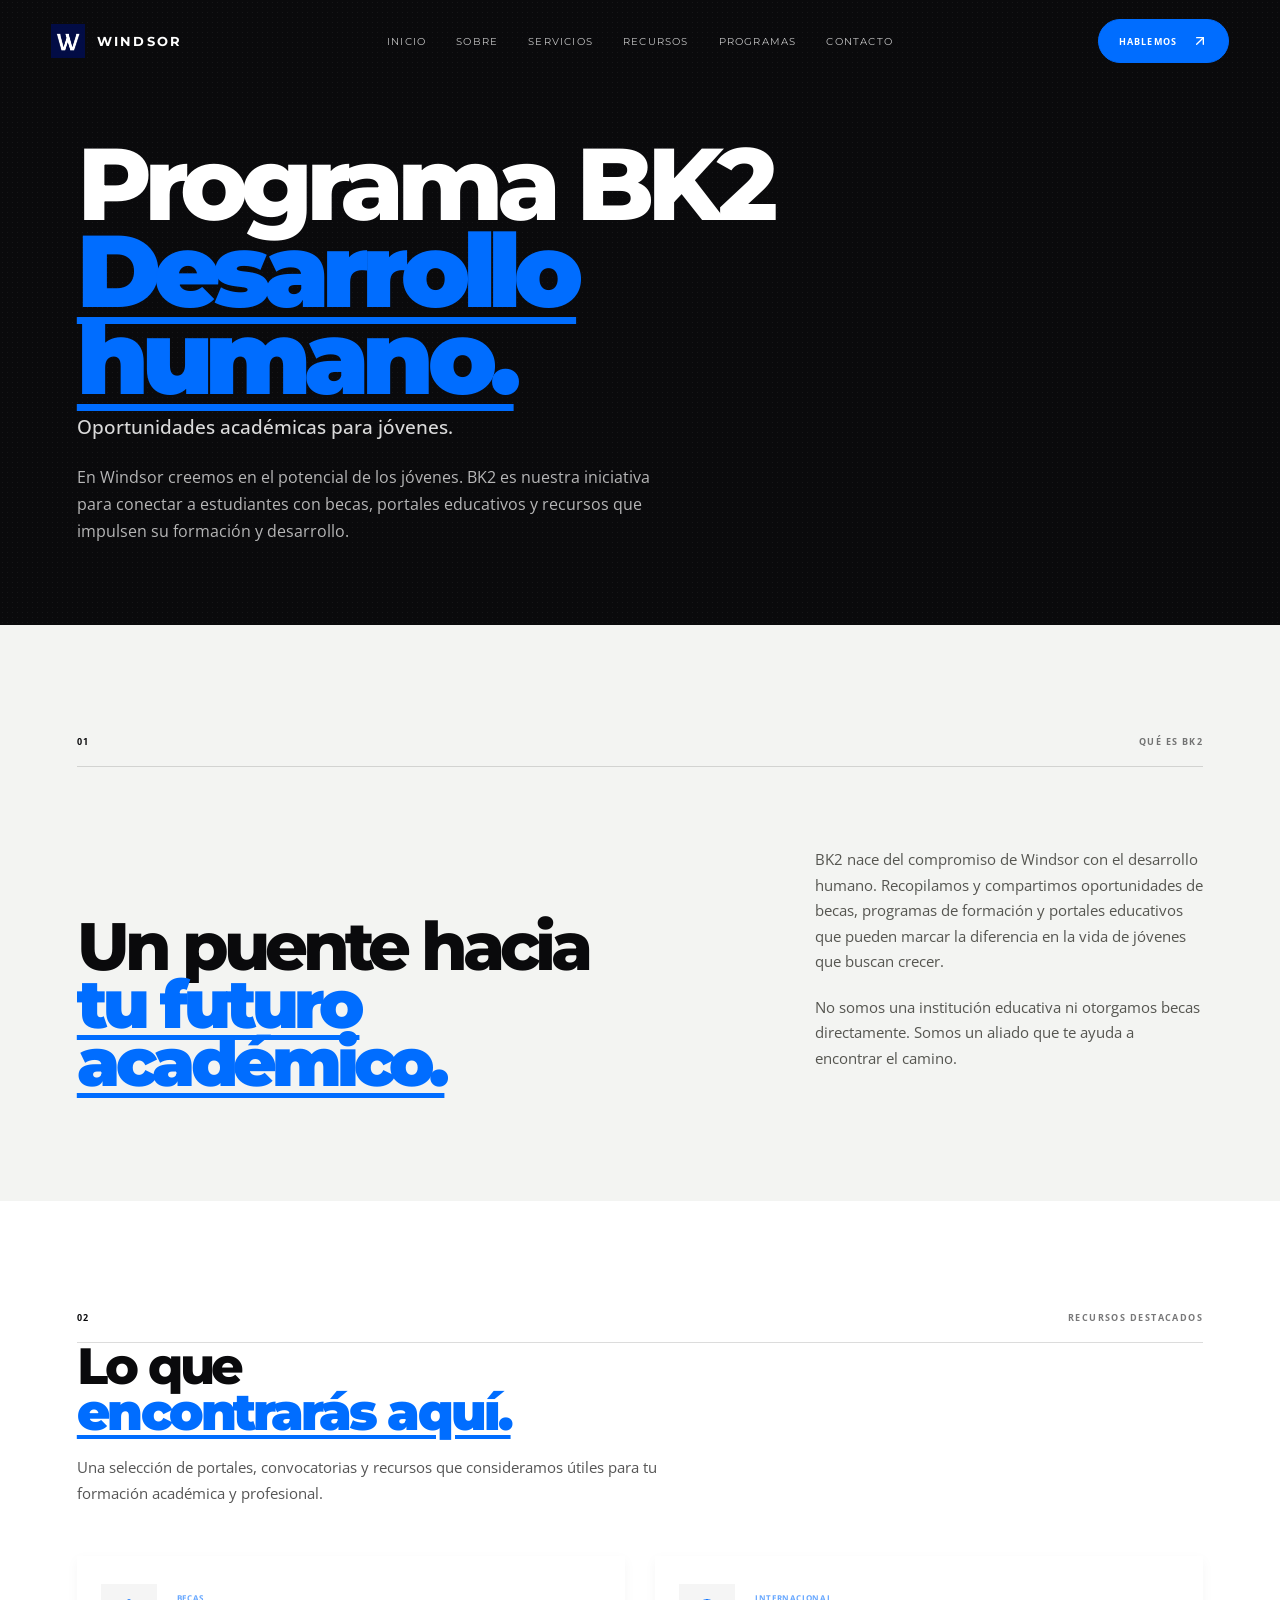
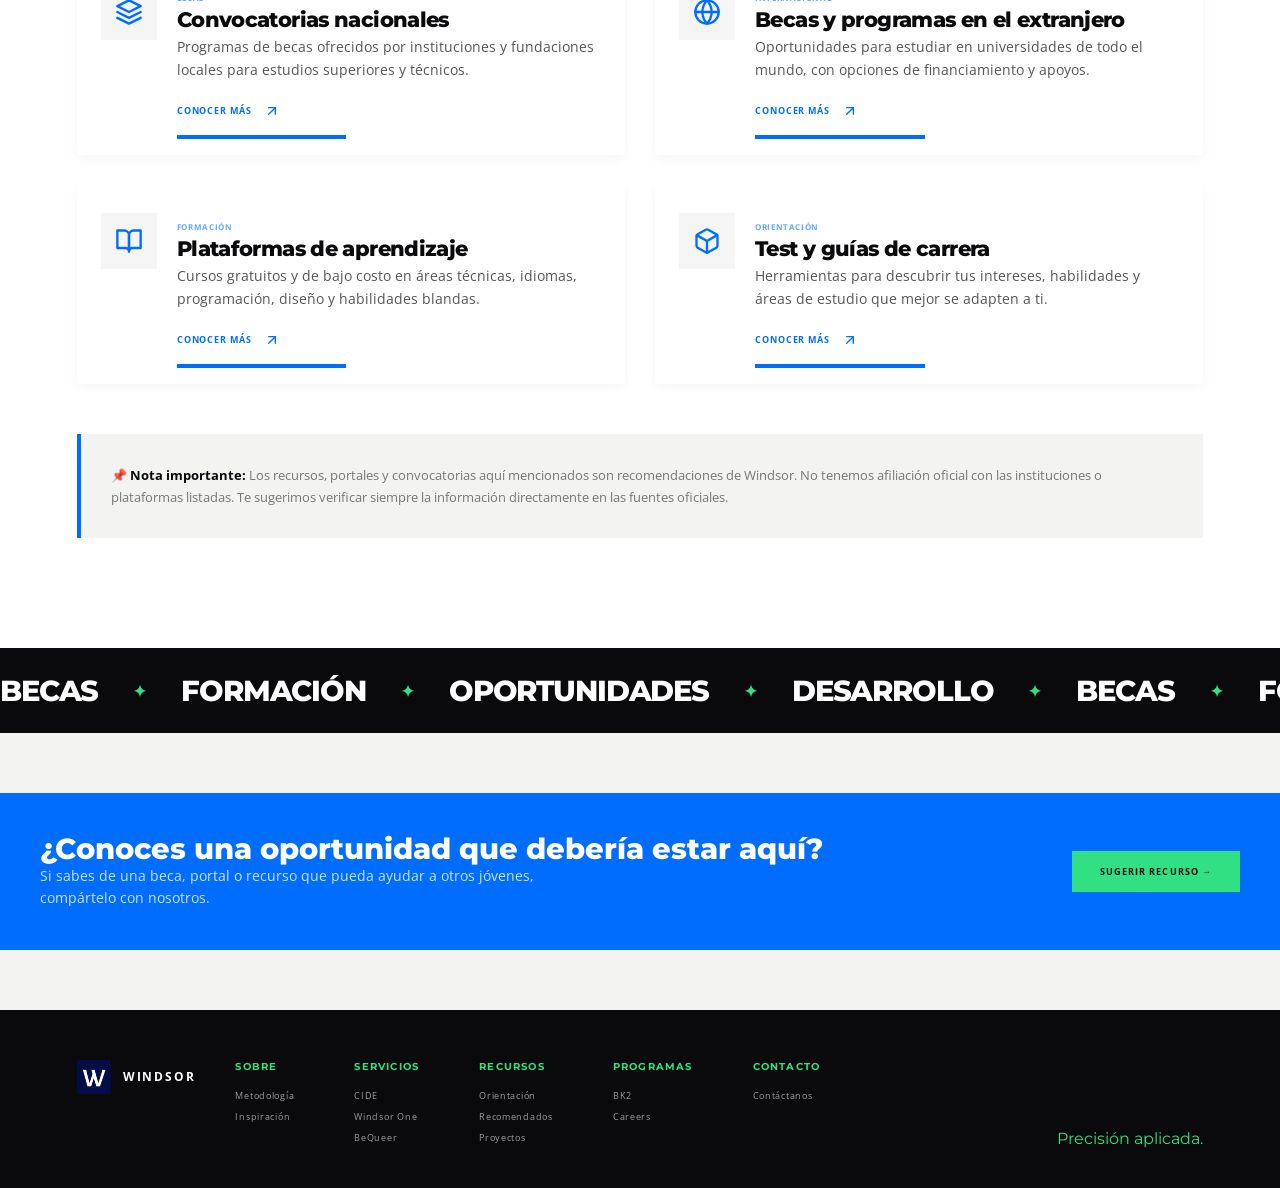
==== commit 07462d56: "Refactor navigation and footer links Updated navigation structure and footer links for better organi" ====
--- a/becas.html
+++ b/becas.html
@@ -10,211 +10,86 @@
     <link rel="preconnect" href="https://fonts.gstatic.com" crossorigin />
     <link href="https://fonts.googleapis.com/css2?family=Montserrat:wght@400;500;600;700;800;900&family=Open+Sans:wght@400;500;600;700&display=swap" rel="stylesheet" />
     <link rel="stylesheet" href="styles.css" />
-    <style>
-        .bk2-hero {
-            background: var(--black);
-            color: var(--white);
-            padding: 140px 6vw 80px;
-            position: relative;
-            overflow: hidden;
-            min-height: auto;
-        }
-        .bk2-hero .hero-noise {
-            position: absolute;
-            inset: 0;
-            opacity: 0.06;
-            pointer-events: none;
-            background-image: radial-gradient(rgba(255,255,255,0.8) 0.6px, transparent 0.6px);
-            background-size: 5px 5px;
-        }
-        .bk2-hero h1 {
-            font-size: clamp(3.5rem, 8vw, 7rem);
-            line-height: 0.85;
-            letter-spacing: -0.07em;
-            max-width: 900px;
-            position: relative;
-            z-index: 2;
-        }
-        .bk2-hero h1 em {
-            display: block;
-            color: var(--blue);
-            font-family: var(--sans);
-            font-weight: 900;
-            text-decoration: underline;
-            text-decoration-thickness: 0.07em;
-            text-underline-offset: 0.1em;
-        }
-        .bk2-hero .hero-desc {
-            font-size: 1.2rem;
-            font-weight: 500;
-            color: rgba(255,255,255,0.85);
-            margin-top: 10px;
-            position: relative;
-            z-index: 2;
-        }
-        .bk2-hero p {
-            max-width: 580px;
-            margin-top: 20px;
-            color: rgba(255,255,255,0.7);
-            font-size: 16px;
-            line-height: 1.7;
-            position: relative;
-            z-index: 2;
-        }
-        .recursos-grid {
-            display: grid;
-            grid-template-columns: repeat(2, 1fr);
-            gap: 30px;
-            margin-top: 50px;
-        }
-        .recurso-item {
-            background: var(--white);
-            padding: 28px 24px 16px 24px;
-            box-shadow: 0 4px 12px rgba(0,0,0,0.04);
-            transition: transform 0.3s ease, box-shadow 0.3s ease;
-            display: flex;
-            flex-direction: column;
-            position: relative;
-        }
-        .recurso-item:hover {
-            transform: translateY(-4px);
-            box-shadow: 0 12px 30px rgba(0,0,0,0.08);
-        }
-        .recurso-item .card-inner {
-            display: flex;
-            align-items: flex-start;
-            gap: 20px;
-            flex: 1;
-        }
-        .recurso-item .icon-wrap {
-            flex: 0 0 56px;
-            width: 56px;
-            height: 56px;
-            background: rgba(0,0,0,0.04);
-            display: grid;
-            place-items: center;
-            color: var(--blue);
-        }
-        .recurso-item .icon-wrap svg {
-            width: 28px;
-            height: 28px;
-            stroke: currentColor;
-            fill: none;
-            stroke-width: 2;
-            stroke-linecap: round;
-            stroke-linejoin: round;
-        }
-        .recurso-item .card-body { flex:1; }
-        .recurso-item .card-body .tag {
-            display: inline-block;
-            font-size: 8px;
-            font-weight: 700;
-            letter-spacing: 0.08em;
-            text-transform: uppercase;
-            color: var(--blue);
-            opacity: 0.6;
-            margin-bottom: 4px;
-        }
-        .recurso-item .card-body h3 { font-size:1.3rem; letter-spacing:-0.03em; margin-bottom:4px; }
-        .recurso-item .card-body p { color:#555; font-size:14px; line-height:1.6; margin:0 0 16px 0; }
-        .recurso-item .card-link {
-            display: inline-flex;
-            align-items: center;
-            gap: 12px;
-            font-size: 9px;
-            font-weight: 700;
-            letter-spacing: 0.1em;
-            text-transform: uppercase;
-            transition: gap 0.25s ease, color 0.25s ease;
-            color: var(--blue);
-        }
-        .recurso-item .card-link .arrow-icon {
-            display: inline-flex;
-            align-items: center;
-            transition: transform 0.25s ease;
-        }
-        .recurso-item:hover .card-link .arrow-icon { transform: translateX(6px); }
-        .recurso-item:hover .card-link { gap: 18px; }
-        .recurso-item .bottom-bar {
-            height: 4px;
-            margin-top: 16px;
-            transition: width 0.4s cubic-bezier(.25,.46,.45,.94);
-            background-color: var(--blue);
-        }
-        .recurso-item:hover .bottom-bar { width: 100% !important; }
-        .disclaimer {
-            background: var(--cream);
-            padding: 30px;
-            margin-top: 50px;
-            font-size: 13px;
-            color: #777;
-            line-height: 1.7;
-            border-left: 4px solid var(--blue);
-        }
-        .disclaimer strong { color: var(--black); }
-        @media (max-width: 800px) {
-            .recursos-grid { grid-template-columns:1fr; gap:20px; }
-            .recurso-item .card-inner { gap:16px; }
-            .recurso-item .icon-wrap { flex:0 0 48px; width:48px; height:48px; }
-            .recurso-item .icon-wrap svg { width:24px; height:24px; }
-            .recurso-item { padding:20px 20px 12px 20px; }
-            .bk2-hero { padding:120px 6vw 60px; }
-        }
-    </style>
 </head>
 <body>
 
-    <!-- PRELOADER -->
     <div class="preloader">
         <div class="preloader-logo">W</div>
         <div class="preloader-line"><span></span></div>
-        <div class="preloader-text">BK2</div>
+        <div class="preloader-text">WINDSOR</div>
     </div>
 
-    <!-- HEADER -->
     <header class="header">
         <a href="index.html" class="logo">
             <img src="assets/favicon.png" alt="Windsor" class="logo-icon" />
             <span class="logo-name">WINDSOR</span>
         </a>
         <nav class="desktop-nav">
-            <a href="index.html#servicios">Servicios</a>
-            <a href="metodologia.html">Metodología</a>
-            <a href="cide.html">CIDE</a>
-            <a href="orientacion-vocacional.html">Orientación</a>
-            <a href="windsor-one.html">One</a>
-            <a href="BeQueer.html">BeQueer</a>
-            <a href="recomendados.html">Recomendados</a>
-            <a href="proyectos.html">Proyectos</a>
-            <a href="becas.html" class="active">BK2</a>
-            <a href="careers.html">Careers</a>
-            <a href="contacto.html">Contacto</a>
+            <ul class="nav-list">
+                <li><a href="index.html">Inicio</a></li>
+                <li class="dropdown">
+                    <a href="#">Sobre</a>
+                    <ul class="submenu">
+                        <li><a href="metodologia.html">Metodología</a></li>
+                        <li><a href="inspiracion.html">Inspiración</a></li>
+                    </ul>
+                </li>
+                <li class="dropdown">
+                    <a href="#">Servicios</a>
+                    <ul class="submenu">
+                        <li><a href="cide.html">CIDE</a></li>
+                        <li><a href="windsor-one.html">Windsor One</a></li>
+                        <li><a href="BeQueer.html">BeQueer</a></li>
+                    </ul>
+                </li>
+                <li class="dropdown">
+                    <a href="#">Recursos</a>
+                    <ul class="submenu">
+                        <li><a href="orientacion-vocacional.html">Orientación</a></li>
+                        <li><a href="recomendados.html">Recomendados</a></li>
+                        <li><a href="proyectos.html">Proyectos</a></li>
+                    </ul>
+                </li>
+                <li class="dropdown">
+                    <a href="#">Programas</a>
+                    <ul class="submenu">
+                        <li><a href="becas.html" class="active">BK2</a></li>
+                        <li><a href="careers.html">Careers</a></li>
+                    </ul>
+                </li>
+                <li><a href="contacto.html">Contacto</a></li>
+            </ul>
         </nav>
-        <a href="contacto.html" class="header-button">
-            Hablemos
-            <span class="arrow-icon" aria-hidden="true">
-                <svg width="16" height="16" viewBox="0 0 24 24" fill="none" stroke="currentColor" stroke-width="2" stroke-linecap="round" stroke-linejoin="round">
-                    <line x1="7" y1="17" x2="17" y2="7" />
-                    <polyline points="7 7 17 7 17 17" />
-                </svg>
-            </span>
-        </a>
+        <div class="header-actions">
+            <a href="contacto.html" class="header-button">
+                Hablemos
+                <span class="arrow-icon" aria-hidden="true">
+                    <svg width="16" height="16" viewBox="0 0 24 24" fill="none" stroke="currentColor" stroke-width="2" stroke-linecap="round" stroke-linejoin="round">
+                        <line x1="7" y1="17" x2="17" y2="7" />
+                        <polyline points="7 7 17 7 17 17" />
+                    </svg>
+                </span>
+            </a>
+        </div>
         <button class="menu-button" aria-label="Abrir menú" aria-expanded="false"><span></span><span></span></button>
     </header>
 
-    <!-- MOBILE MENU -->
     <div class="mobile-menu">
         <div class="mobile-menu-inner">
             <div class="mobile-menu-label">NAVEGACIÓN</div>
             <a href="index.html">Inicio</a>
-            <a href="index.html#servicios">Servicios</a>
+            <div class="mobile-group-title">Sobre</div>
             <a href="metodologia.html">Metodología</a>
+            <a href="inspiracion.html">Inspiración</a>
+            <div class="mobile-group-title">Servicios</div>
             <a href="cide.html">CIDE</a>
+            <a href="windsor-one.html">Windsor One</a>
+            <a href="BeQueer.html">BeQueer</a>
+            <div class="mobile-group-title">Recursos</div>
             <a href="orientacion-vocacional.html">Orientación</a>
-            <a href="windsor-one.html">One</a>
-            <a href="BeQueer.html">BeQueer</a>
             <a href="recomendados.html">Recomendados</a>
             <a href="proyectos.html">Proyectos</a>
+            <div class="mobile-group-title">Programas</div>
             <a href="becas.html">BK2</a>
             <a href="careers.html">Careers</a>
             <a href="contacto.html">Contacto</a>
@@ -327,25 +202,38 @@
         </div>
     </main>
 
-    <!-- FOOTER -->
     <footer class="footer">
         <div class="footer-logo">
             <img src="assets/favicon.png" alt="Windsor" style="width:34px; height:34px; display:block;" />
             <span>WINDSOR</span>
         </div>
-        <div class="footer-links">
-            <a href="index.html">Inicio</a>
-            <a href="index.html#servicios">Servicios</a>
-            <a href="metodologia.html">Metodología</a>
-            <a href="cide.html">CIDE</a>
-            <a href="orientacion-vocacional.html">Orientación</a>
-            <a href="windsor-one.html">One</a>
-            <a href="BeQueer.html">BeQueer</a>
-            <a href="recomendados.html">Recomendados</a>
-            <a href="proyectos.html">Proyectos</a>
-            <a href="becas.html">BK2</a>
-            <a href="careers.html">Careers</a>
-            <a href="contacto.html">Contacto</a>
+        <div class="footer-groups">
+            <div class="footer-group">
+                <h4>Sobre</h4>
+                <a href="metodologia.html">Metodología</a>
+                <a href="inspiracion.html">Inspiración</a>
+            </div>
+            <div class="footer-group">
+                <h4>Servicios</h4>
+                <a href="cide.html">CIDE</a>
+                <a href="windsor-one.html">Windsor One</a>
+                <a href="BeQueer.html">BeQueer</a>
+            </div>
+            <div class="footer-group">
+                <h4>Recursos</h4>
+                <a href="orientacion-vocacional.html">Orientación</a>
+                <a href="recomendados.html">Recomendados</a>
+                <a href="proyectos.html">Proyectos</a>
+            </div>
+            <div class="footer-group">
+                <h4>Programas</h4>
+                <a href="becas.html">BK2</a>
+                <a href="careers.html">Careers</a>
+            </div>
+            <div class="footer-group">
+                <h4>Contacto</h4>
+                <a href="contacto.html">Contáctanos</a>
+            </div>
         </div>
         <div class="footer-tagline">Precisión aplicada.</div>
     </footer>
--- a/styles.css
+++ b/styles.css
@@ -92,19 +92,90 @@
     display:block;
 }
 .logo-name { font-family:var(--sans); }
-.desktop-nav {
-    display:flex; align-items:center; gap:32px;
-    font-size:10px; text-transform:uppercase; letter-spacing:0.12em;
-}
-.desktop-nav a { position:relative; opacity:0.75; transition:opacity 0.25s ease; }
-.desktop-nav a::after {
-    content:""; position:absolute; left:0; bottom:-7px;
-    width:100%; height:1px; background:currentColor;
-    transform:scaleX(0); transform-origin:right;
-    transition:transform 0.3s ease;
-}
-.desktop-nav a:hover, .desktop-nav a.active { opacity:1; }
-.desktop-nav a:hover::after, .desktop-nav a.active::after { transform:scaleX(1); transform-origin:left; }
+
+/* DESKTOP NAV con submenús */
+.desktop-nav .nav-list {
+    display: flex;
+    align-items: center;
+    gap: 30px;
+    list-style: none;
+    margin: 0;
+    padding: 0;
+}
+.desktop-nav .nav-list > li {
+    position: relative;
+}
+.desktop-nav .nav-list > li > a {
+    font-size: 10px;
+    text-transform: uppercase;
+    letter-spacing: 0.12em;
+    opacity: 0.75;
+    transition: opacity 0.25s;
+    padding: 8px 0;
+    display: block;
+}
+.desktop-nav .nav-list > li > a:hover,
+.desktop-nav .nav-list > li > a.active {
+    opacity: 1;
+}
+.desktop-nav .nav-list > li > a::after {
+    content: "";
+    position: absolute;
+    left: 0;
+    bottom: -4px;
+    width: 100%;
+    height: 1px;
+    background: currentColor;
+    transform: scaleX(0);
+    transition: transform 0.3s;
+}
+.desktop-nav .nav-list > li > a:hover::after,
+.desktop-nav .nav-list > li > a.active::after {
+    transform: scaleX(1);
+}
+/* Submenús */
+.desktop-nav .submenu {
+    position: absolute;
+    top: 100%;
+    left: 0;
+    min-width: 180px;
+    background: var(--black);
+    color: var(--white);
+    padding: 12px 0;
+    border-radius: var(--radius-sm);
+    box-shadow: 0 20px 40px rgba(0,0,0,0.5);
+    opacity: 0;
+    visibility: hidden;
+    transform: translateY(8px);
+    transition: opacity 0.25s ease, transform 0.25s ease, visibility 0.25s;
+    list-style: none;
+    margin: 0;
+    z-index: 10;
+}
+.desktop-nav .dropdown:hover .submenu {
+    opacity: 1;
+    visibility: visible;
+    transform: translateY(0);
+}
+.desktop-nav .submenu li a {
+    display: block;
+    padding: 8px 20px;
+    font-size: 10px;
+    letter-spacing: 0.08em;
+    opacity: 0.75;
+    transition: background 0.2s, opacity 0.2s;
+}
+.desktop-nav .submenu li a:hover {
+    background: rgba(255,255,255,0.06);
+    opacity: 1;
+}
+
+/* Header actions (botones) */
+.header-actions {
+    display: flex;
+    align-items: center;
+    gap: 18px;
+}
 .header-button {
     display:inline-flex; align-items:center; gap:15px;
     padding:13px 20px; background:var(--blue); border:1px solid var(--blue);
@@ -138,6 +209,14 @@
     gap:clamp(18px,4vw,30px);
 }
 .mobile-menu-label { margin-bottom:10px; color:var(--green); font-size:9px; font-weight:700; letter-spacing:0.2em; }
+.mobile-group-title {
+    font-size: 9px;
+    font-weight: 700;
+    letter-spacing: 0.2em;
+    color: var(--green);
+    margin: 15px 0 5px;
+    text-transform: uppercase;
+}
 .mobile-menu a { font-size:clamp(1.5rem,6vw,3rem); line-height:0.95; letter-spacing:-0.06em; transition:color 0.25s ease; }
 .mobile-menu a:hover { color:var(--green); }
 
@@ -1728,21 +1807,84 @@
    FOOTER (común)
 ========================================================= */
 .footer {
-    padding:35px 6vw; background:var(--black); color:var(--white);
-    display:grid; grid-template-columns:1fr auto 1fr; align-items:center; gap:40px;
-}
-.footer-logo { display:flex; align-items:center; gap:12px; font-size:12px; font-weight:700; letter-spacing:0.15em; }
-.footer-logo small { display:none; } /* eliminado LABORATORIO DIGITAL INDEPENDIENTE */
-.footer-links { display:flex; gap:25px; font-size:9px; font-weight:700; letter-spacing:0.1em; text-transform:uppercase; }
-.footer-links a { opacity:0.6; transition:opacity 0.25s ease; }
-.footer-links a:hover { opacity:1; }
-.footer-tagline { justify-self:end; color:var(--green); font-family:var(--serif); font-size:16px; }
+    display: flex;
+    flex-wrap: wrap;
+    justify-content: space-between;
+    align-items: flex-start;
+    gap: 40px;
+    padding: 50px 6vw 40px;
+    background: var(--black);
+    color: var(--white);
+}
+.footer-logo {
+    display: flex;
+    align-items: center;
+    gap: 12px;
+    font-size: 12px;
+    font-weight: 700;
+    letter-spacing: 0.15em;
+    flex: 0 0 auto;
+}
+.footer-groups {
+    display: flex;
+    flex-wrap: wrap;
+    gap: 40px 60px;
+    flex: 1 1 auto;
+}
+.footer-group h4 {
+    font-size: 10px;
+    font-weight: 700;
+    letter-spacing: 0.12em;
+    text-transform: uppercase;
+    color: var(--green);
+    margin-bottom: 12px;
+}
+.footer-group a {
+    display: block;
+    font-size: 9px;
+    letter-spacing: 0.08em;
+    opacity: 0.6;
+    padding: 4px 0;
+    transition: opacity 0.25s;
+}
+.footer-group a:hover {
+    opacity: 1;
+    color: var(--green);
+}
+.footer-tagline {
+    font-family: var(--serif);
+    font-size: 16px;
+    color: var(--green);
+    align-self: flex-end;
+    margin-left: auto;
+}
+@media (max-width: 800px) {
+    .footer {
+        flex-direction: column;
+        align-items: stretch;
+        gap: 30px;
+    }
+    .footer-groups {
+        gap: 25px;
+        justify-content: space-between;
+    }
+    .footer-tagline {
+        margin-left: 0;
+        align-self: flex-start;
+    }
+}
+@media (max-width: 520px) {
+    .footer-groups {
+        flex-direction: column;
+        gap: 20px;
+    }
+}
 
 /* =========================================================
    RESPONSIVE
 ========================================================= */
 @media (max-width: 1100px) {
-    .desktop-nav { gap:20px; }
+    .desktop-nav .nav-list { gap:20px; }
     .service-card { min-height:540px; }
     .principles-grid { grid-template-columns:repeat(2, minmax(0,1fr)); }
 }
@@ -1756,8 +1898,9 @@
 }
 @media (max-width: 800px) {
     .section { padding:80px 6vw; }
-    .desktop-nav, .header-button { display:none; }
+    .desktop-nav .nav-list, .header-button { display:none; }
     .menu-button { display:flex; }
+    .header-actions .login-btn { display:none; }
     .hero { min-height:100svh; height:auto; }
     .hero-topline { padding-top:105px; align-items:flex-start; flex-direction:column; gap:8px; }
     .hero-content { margin:0; padding-top:55px; padding-bottom:65px; }
@@ -1785,8 +1928,6 @@
     .faq-layout { gap:50px; }
     .contact { min-height:650px; padding:40px 6vw; }
     .contact-main { padding:70px 0; }
-    .footer { grid-template-columns:1fr; gap:30px; }
-    .footer-tagline { justify-self:start; }
     .cide-hero, .ov-hero, .bk2-hero, .careers-hero, .metodologia-hero { padding:120px 6vw 60px; }
     .recomendados-hero { height:100vh; min-height:400px; }
     .intro-recomendados { padding:60px 6vw; }
@@ -1861,7 +2002,6 @@
     .contact-main h2 { font-size:clamp(2.85rem, 13.5vw, 4.5rem); }
     .contact-main p { margin-top:30px; font-size:13px; }
     .contact-top, .contact-bottom { font-size:7px; }
-    .footer-links { flex-wrap:wrap; gap:15px 20px; }
     .areas-grid { grid-template-columns:1fr; }
     .ov-hero .areas-grid { grid-template-columns:1fr; }
     .areas-grid (careers) { grid-template-columns:1fr; }
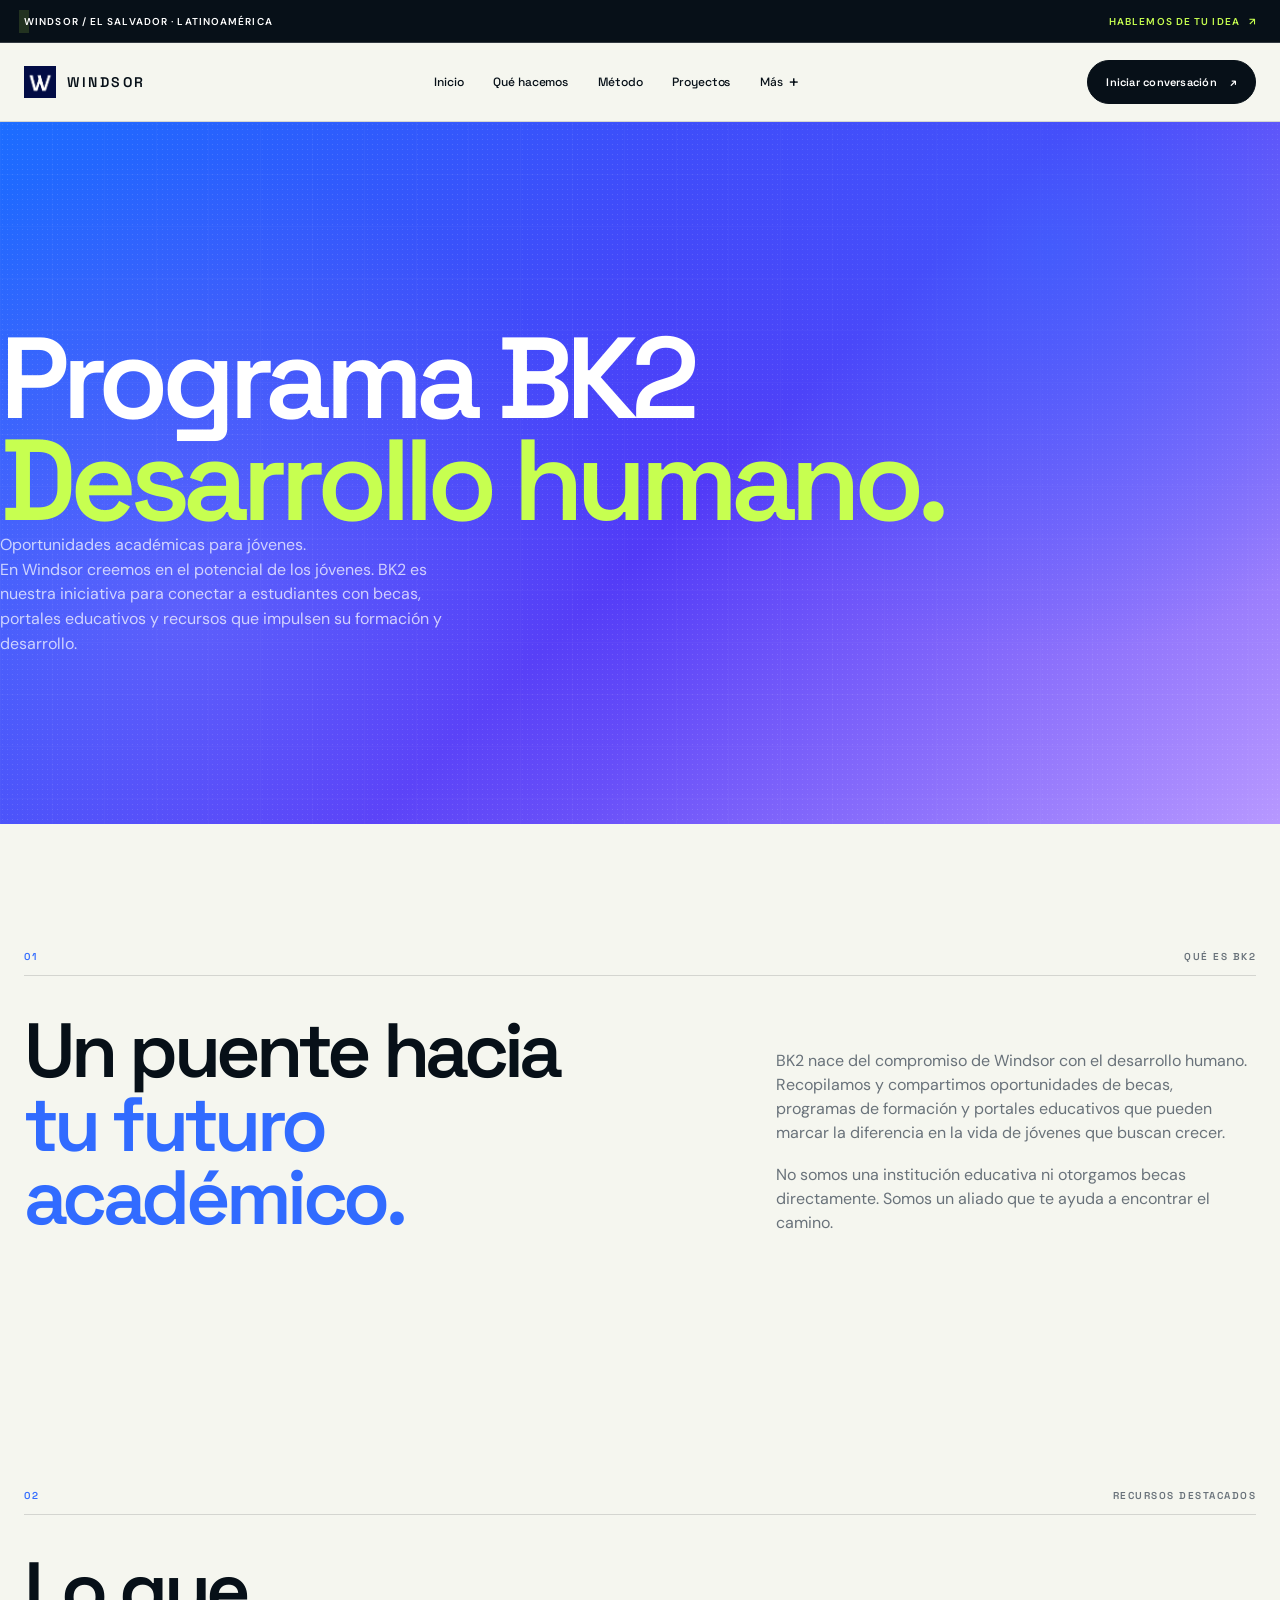
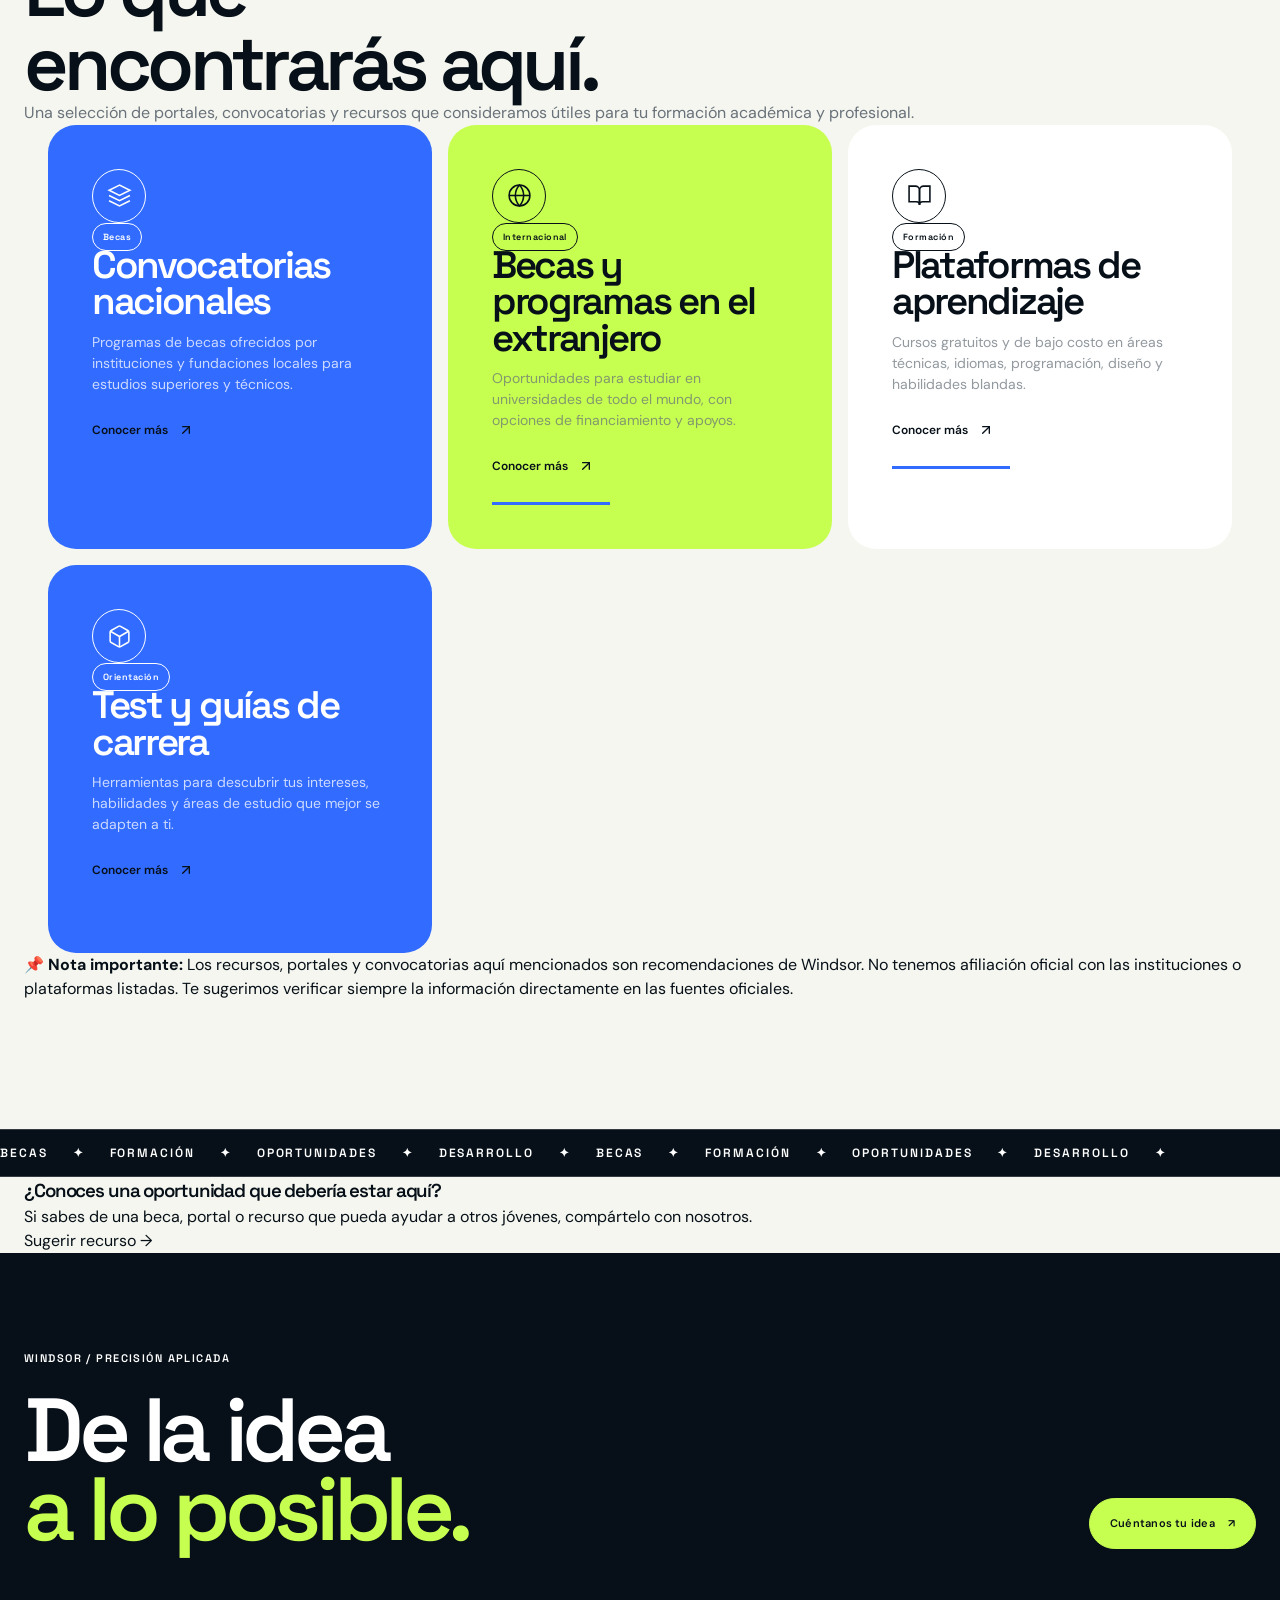
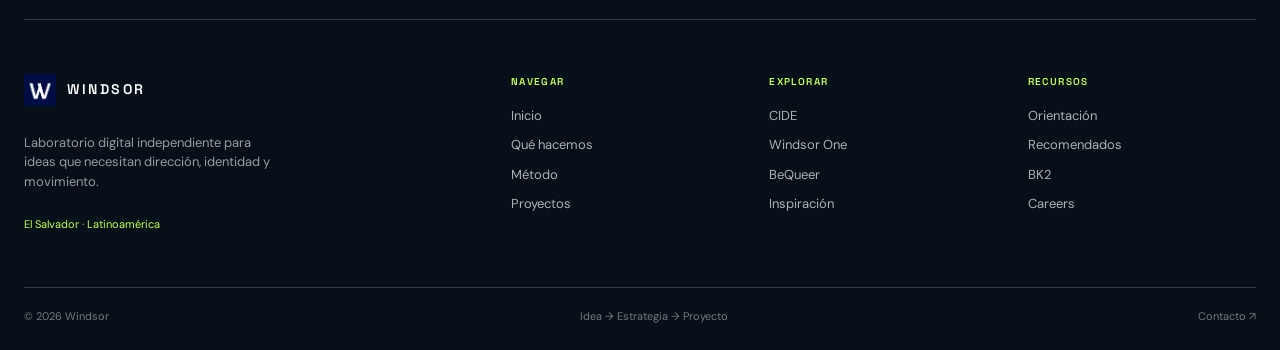
==== commit 951f396f: "feat: reestructura toda la experiencia de Windsor" ====
--- a/becas.html
+++ b/becas.html
@@ -1,243 +1,199 @@
 <!DOCTYPE html>
+
 <html lang="es">
 <head>
-    <meta charset="UTF-8" />
-    <meta name="viewport" content="width=device-width, initial-scale=1.0" />
-    <title>Windsor — BK2: Oportunidades académicas</title>
-    <meta name="description" content="BK2 es el programa de Windsor para el desarrollo humano de jóvenes. Becas, portales y recursos para tu futuro académico." />
-    <link rel="icon" href="assets/favicon.png" type="image/png" />
-    <link rel="preconnect" href="https://fonts.googleapis.com" />
-    <link rel="preconnect" href="https://fonts.gstatic.com" crossorigin />
-    <link href="https://fonts.googleapis.com/css2?family=Montserrat:wght@400;500;600;700;800;900&family=Open+Sans:wght@400;500;600;700&display=swap" rel="stylesheet" />
-    <link rel="stylesheet" href="styles.css" />
+<meta charset="utf-8"/>
+<meta content="width=device-width, initial-scale=1.0" name="viewport"/>
+<title>Windsor — BK2: Oportunidades académicas</title>
+<meta content="BK2 es el programa de Windsor para el desarrollo humano de jóvenes. Becas, portales y recursos para tu futuro académico." name="description"/>
+<link href="assets/favicon.png" rel="icon" type="image/png"/>
+<link href="https://fonts.googleapis.com" rel="preconnect"/>
+<link crossorigin="" href="https://fonts.gstatic.com" rel="preconnect"/>
+<link href="https://fonts.googleapis.com/css2?family=DM+Sans:wght@400;500;600;700&amp;family=Space+Grotesk:wght@400;500;600;700&amp;display=swap" rel="stylesheet"/>
+<link href="styles.css" rel="stylesheet"/>
 </head>
-<body>
+<body class="page-becas site-page" data-page="becas"><a class="skip-link" href="#contenido">Saltar al contenido</a><div aria-hidden="true" class="preloader"><div class="preloader-mark">W</div><div class="preloader-track"><span></span></div><div class="preloader-word">WINDSOR</div></div><div class="announcement-bar">
+<div class="shell announcement-inner">
+<span class="announcement-label"><span aria-hidden="true" class="status-dot"></span> WINDSOR / EL SALVADOR · LATINOAMÉRICA</span>
+<a href="contacto.html">Hablemos de tu idea <span aria-hidden="true">↗</span></a>
+</div>
+</div><header class="site-header">
+<div class="shell header-main">
+<a aria-label="Windsor, página de inicio" class="brand" href="index.html">
+<img alt="" class="brand-mark" src="assets/favicon.png"/>
+<span class="brand-name">WINDSOR</span>
+</a>
+<nav aria-label="Navegación principal" class="main-nav">
+<a class="nav-link" data-page="index" href="index.html">Inicio</a>
+<a class="nav-link" data-page="services" href="index.html#servicios">Qué hacemos</a>
+<a class="nav-link" data-page="metodologia" href="metodologia.html">Método</a>
+<a class="nav-link" data-page="proyectos" href="proyectos.html">Proyectos</a>
+<details class="nav-dropdown">
+<summary>Más <span aria-hidden="true">+</span></summary>
+<div class="nav-menu">
+<a href="inspiracion.html">Inspiración</a>
+<a href="cide.html">CIDE</a>
+<a href="windsor-one.html">Windsor One</a>
+<a href="BeQueer.html">BeQueer</a>
+<a href="orientacion-vocacional.html">Orientación</a>
+<a href="recomendados.html">Recomendados</a>
+<a href="becas.html">BK2</a>
+<a href="careers.html">Careers</a>
+</div>
+</details>
+</nav>
+<a class="header-cta" href="contacto.html">Iniciar conversación <span aria-hidden="true">↗</span></a>
+<button aria-controls="mobile-panel" aria-expanded="false" aria-label="Abrir menú" class="menu-toggle" type="button">
+<span></span><span></span>
+</button>
+</div>
+</header><div aria-hidden="true" class="mobile-panel" id="mobile-panel">
+<div class="mobile-panel-inner">
+<div class="mobile-panel-top"><span>NAVEGACIÓN</span><span>WINDSOR / 2026</span></div>
+<a class="mobile-link" href="index.html">Inicio</a>
+<a class="mobile-link" href="index.html#servicios">Qué hacemos</a>
+<a class="mobile-link" href="metodologia.html">Método</a>
+<a class="mobile-link" href="proyectos.html">Proyectos</a>
+<div class="mobile-label">Explorar</div>
+<div class="mobile-grid">
+<a class="mobile-link small" href="inspiracion.html">Inspiración</a>
+<a class="mobile-link small" href="cide.html">CIDE</a>
+<a class="mobile-link small" href="windsor-one.html">Windsor One</a>
+<a class="mobile-link small" href="BeQueer.html">BeQueer</a>
+<a class="mobile-link small" href="orientacion-vocacional.html">Orientación</a>
+<a class="mobile-link small" href="recomendados.html">Recomendados</a>
+<a class="mobile-link small" href="becas.html">BK2</a>
+<a class="mobile-link small" href="careers.html">Careers</a>
+</div>
+<a class="mobile-contact" href="contacto.html">Hablemos de tu proyecto <span aria-hidden="true">↗</span></a>
+</div>
+</div>
 
-    <div class="preloader">
-        <div class="preloader-logo">W</div>
-        <div class="preloader-line"><span></span></div>
-        <div class="preloader-text">WINDSOR</div>
-    </div>
 
-    <header class="header">
-        <a href="index.html" class="logo">
-            <img src="assets/favicon.png" alt="Windsor" class="logo-icon" />
-            <span class="logo-name">WINDSOR</span>
-        </a>
-        <nav class="desktop-nav">
-            <ul class="nav-list">
-                <li><a href="index.html">Inicio</a></li>
-                <li class="dropdown">
-                    <a href="#">Sobre</a>
-                    <ul class="submenu">
-                        <li><a href="metodologia.html">Metodología</a></li>
-                        <li><a href="inspiracion.html">Inspiración</a></li>
-                    </ul>
-                </li>
-                <li class="dropdown">
-                    <a href="#">Servicios</a>
-                    <ul class="submenu">
-                        <li><a href="cide.html">CIDE</a></li>
-                        <li><a href="windsor-one.html">Windsor One</a></li>
-                        <li><a href="BeQueer.html">BeQueer</a></li>
-                    </ul>
-                </li>
-                <li class="dropdown">
-                    <a href="#">Recursos</a>
-                    <ul class="submenu">
-                        <li><a href="orientacion-vocacional.html">Orientación</a></li>
-                        <li><a href="recomendados.html">Recomendados</a></li>
-                        <li><a href="proyectos.html">Proyectos</a></li>
-                    </ul>
-                </li>
-                <li class="dropdown">
-                    <a href="#">Programas</a>
-                    <ul class="submenu">
-                        <li><a href="becas.html" class="active">BK2</a></li>
-                        <li><a href="careers.html">Careers</a></li>
-                    </ul>
-                </li>
-                <li><a href="contacto.html">Contacto</a></li>
-            </ul>
-        </nav>
-        <div class="header-actions">
-            <a href="contacto.html" class="header-button">
-                Hablemos
-                <span class="arrow-icon" aria-hidden="true">
-                    <svg width="16" height="16" viewBox="0 0 24 24" fill="none" stroke="currentColor" stroke-width="2" stroke-linecap="round" stroke-linejoin="round">
-                        <line x1="7" y1="17" x2="17" y2="7" />
-                        <polyline points="7 7 17 7 17 17" />
-                    </svg>
-                </span>
-            </a>
-        </div>
-        <button class="menu-button" aria-label="Abrir menú" aria-expanded="false"><span></span><span></span></button>
-    </header>
 
-    <div class="mobile-menu">
-        <div class="mobile-menu-inner">
-            <div class="mobile-menu-label">NAVEGACIÓN</div>
-            <a href="index.html">Inicio</a>
-            <div class="mobile-group-title">Sobre</div>
-            <a href="metodologia.html">Metodología</a>
-            <a href="inspiracion.html">Inspiración</a>
-            <div class="mobile-group-title">Servicios</div>
-            <a href="cide.html">CIDE</a>
-            <a href="windsor-one.html">Windsor One</a>
-            <a href="BeQueer.html">BeQueer</a>
-            <div class="mobile-group-title">Recursos</div>
-            <a href="orientacion-vocacional.html">Orientación</a>
-            <a href="recomendados.html">Recomendados</a>
-            <a href="proyectos.html">Proyectos</a>
-            <div class="mobile-group-title">Programas</div>
-            <a href="becas.html">BK2</a>
-            <a href="careers.html">Careers</a>
-            <a href="contacto.html">Contacto</a>
-        </div>
-    </div>
-
-    <main>
-        <section class="bk2-hero">
-            <div class="hero-noise"></div>
-            <h1>Programa BK2 <em>Desarrollo humano.</em></h1>
-            <p class="hero-desc">Oportunidades académicas para jóvenes.</p>
-            <p>En Windsor creemos en el potencial de los jóvenes. BK2 es nuestra iniciativa para conectar a estudiantes con becas, portales educativos y recursos que impulsen su formación y desarrollo.</p>
-        </section>
-
-        <section class="intro section" id="intro">
-            <div class="section-meta"><span>01</span><span>QUÉ ES BK2</span></div>
-            <div class="intro-layout">
-                <h2>Un puente hacia <span>tu futuro académico.</span></h2>
-                <div class="intro-copy">
-                    <p>BK2 nace del compromiso de Windsor con el desarrollo humano. Recopilamos y compartimos oportunidades de becas, programas de formación y portales educativos que pueden marcar la diferencia en la vida de jóvenes que buscan crecer.</p>
-                    <p>No somos una institución educativa ni otorgamos becas directamente. Somos un aliado que te ayuda a encontrar el camino.</p>
-                </div>
-            </div>
-        </section>
-
-        <section class="section" style="background:var(--white);">
-            <div class="section-meta"><span>02</span><span>RECURSOS DESTACADOS</span></div>
-            <div class="container">
-                <h2 style="font-size:clamp(2rem,4vw,3.5rem); letter-spacing:-0.06em; line-height:0.9; margin-bottom:20px;">
-                    Lo que <br />
-                    <span style="display:block; font-family:var(--sans); font-weight:900; text-decoration:underline; text-decoration-thickness:0.07em; text-underline-offset:0.1em; color:var(--blue);">encontrarás aquí.</span>
-                </h2>
-                <p style="color:#555; max-width:600px; font-size:15px; line-height:1.7; margin-bottom:40px;">
+<main class="page-main" id="contenido">
+<section class="bk2-hero">
+<div class="hero-noise"></div>
+<h1>Programa BK2 <em>Desarrollo humano.</em></h1>
+<p class="hero-desc">Oportunidades académicas para jóvenes.</p>
+<p>En Windsor creemos en el potencial de los jóvenes. BK2 es nuestra iniciativa para conectar a estudiantes con becas, portales educativos y recursos que impulsen su formación y desarrollo.</p>
+</section>
+<section class="intro section" id="intro">
+<div class="section-meta"><span>01</span><span>QUÉ ES BK2</span></div>
+<div class="intro-layout">
+<h2>Un puente hacia <span>tu futuro académico.</span></h2>
+<div class="intro-copy">
+<p>BK2 nace del compromiso de Windsor con el desarrollo humano. Recopilamos y compartimos oportunidades de becas, programas de formación y portales educativos que pueden marcar la diferencia en la vida de jóvenes que buscan crecer.</p>
+<p>No somos una institución educativa ni otorgamos becas directamente. Somos un aliado que te ayuda a encontrar el camino.</p>
+</div>
+</div>
+</section>
+<section class="section">
+<div class="section-meta"><span>02</span><span>RECURSOS DESTACADOS</span></div>
+<div class="container">
+<h2>
+                    Lo que <br/>
+<span>encontrarás aquí.</span>
+</h2>
+<p>
                     Una selección de portales, convocatorias y recursos que consideramos útiles para tu formación académica y profesional.
                 </p>
-                <div class="recursos-grid">
-                    <div class="recurso-item" data-reveal>
-                        <div class="card-inner">
-                            <div class="icon-wrap"><svg viewBox="0 0 24 24"><path d="M12 2L2 7l10 5 10-5-10-5z"/><path d="M2 17l10 5 10-5"/><path d="M2 12l10 5 10-5"/></svg></div>
-                            <div class="card-body">
-                                <span class="tag">Becas</span>
-                                <h3>Convocatorias nacionales</h3>
-                                <p>Programas de becas ofrecidos por instituciones y fundaciones locales para estudios superiores y técnicos.</p>
-                                <a href="#" class="card-link"><span class="link-text">Conocer más</span><span class="arrow-icon"><svg width="16" height="16" viewBox="0 0 24 24" fill="none" stroke="currentColor" stroke-width="2" stroke-linecap="round" stroke-linejoin="round"><line x1="7" y1="17" x2="17" y2="7" /><polyline points="7 7 17 7 17 17" /></svg></span></a>
-                                <div class="bottom-bar" style="width:40%;"></div>
-                            </div>
-                        </div>
-                    </div>
-                    <div class="recurso-item" data-reveal>
-                        <div class="card-inner">
-                            <div class="icon-wrap"><svg viewBox="0 0 24 24"><circle cx="12" cy="12" r="10"/><line x1="2" y1="12" x2="22" y2="12"/><path d="M12 2a15.3 15.3 0 0 1 4 10 15.3 15.3 0 0 1-4 10 15.3 15.3 0 0 1-4-10 15.3 15.3 0 0 1 4-10z"/></svg></div>
-                            <div class="card-body">
-                                <span class="tag">Internacional</span>
-                                <h3>Becas y programas en el extranjero</h3>
-                                <p>Oportunidades para estudiar en universidades de todo el mundo, con opciones de financiamiento y apoyos.</p>
-                                <a href="#" class="card-link"><span class="link-text">Conocer más</span><span class="arrow-icon"><svg width="16" height="16" viewBox="0 0 24 24" fill="none" stroke="currentColor" stroke-width="2" stroke-linecap="round" stroke-linejoin="round"><line x1="7" y1="17" x2="17" y2="7" /><polyline points="7 7 17 7 17 17" /></svg></span></a>
-                                <div class="bottom-bar" style="width:40%;"></div>
-                            </div>
-                        </div>
-                    </div>
-                    <div class="recurso-item" data-reveal>
-                        <div class="card-inner">
-                            <div class="icon-wrap"><svg viewBox="0 0 24 24"><path d="M2 3h6a4 4 0 0 1 4 4v14a3 3 0 0 0-3-3H2z"/><path d="M22 3h-6a4 4 0 0 0-4 4v14a3 3 0 0 1 3-3h7z"/></svg></div>
-                            <div class="card-body">
-                                <span class="tag">Formación</span>
-                                <h3>Plataformas de aprendizaje</h3>
-                                <p>Cursos gratuitos y de bajo costo en áreas técnicas, idiomas, programación, diseño y habilidades blandas.</p>
-                                <a href="#" class="card-link"><span class="link-text">Conocer más</span><span class="arrow-icon"><svg width="16" height="16" viewBox="0 0 24 24" fill="none" stroke="currentColor" stroke-width="2" stroke-linecap="round" stroke-linejoin="round"><line x1="7" y1="17" x2="17" y2="7" /><polyline points="7 7 17 7 17 17" /></svg></span></a>
-                                <div class="bottom-bar" style="width:40%;"></div>
-                            </div>
-                        </div>
-                    </div>
-                    <div class="recurso-item" data-reveal>
-                        <div class="card-inner">
-                            <div class="icon-wrap"><svg viewBox="0 0 24 24"><path d="M21 16V8a2 2 0 0 0-1-1.73l-7-4a2 2 0 0 0-2 0l-7 4A2 2 0 0 0 3 8v8a2 2 0 0 0 1 1.73l7 4a2 2 0 0 0 2 0l7-4A2 2 0 0 0 21 16z"/><polyline points="3.27 6.96 12 12.01 20.73 6.96"/><line x1="12" y1="22.08" x2="12" y2="12"/></svg></div>
-                            <div class="card-body">
-                                <span class="tag">Orientación</span>
-                                <h3>Test y guías de carrera</h3>
-                                <p>Herramientas para descubrir tus intereses, habilidades y áreas de estudio que mejor se adapten a ti.</p>
-                                <a href="#" class="card-link"><span class="link-text">Conocer más</span><span class="arrow-icon"><svg width="16" height="16" viewBox="0 0 24 24" fill="none" stroke="currentColor" stroke-width="2" stroke-linecap="round" stroke-linejoin="round"><line x1="7" y1="17" x2="17" y2="7" /><polyline points="7 7 17 7 17 17" /></svg></span></a>
-                                <div class="bottom-bar" style="width:40%;"></div>
-                            </div>
-                        </div>
-                    </div>
-                </div>
-                <div class="disclaimer">
-                    <strong>📌 Nota importante:</strong>
+<div class="recursos-grid">
+<div class="recurso-item" data-reveal="">
+<div class="card-inner">
+<div class="icon-wrap"><svg viewbox="0 0 24 24"><path d="M12 2L2 7l10 5 10-5-10-5z"></path><path d="M2 17l10 5 10-5"></path><path d="M2 12l10 5 10-5"></path></svg></div>
+<div class="card-body">
+<span class="tag">Becas</span>
+<h3>Convocatorias nacionales</h3>
+<p>Programas de becas ofrecidos por instituciones y fundaciones locales para estudios superiores y técnicos.</p>
+<a class="card-link" data-fallback-link="true" href="contacto.html"><span class="link-text">Conocer más</span><span class="arrow-icon"><svg fill="none" height="16" stroke="currentColor" stroke-linecap="round" stroke-linejoin="round" stroke-width="2" viewbox="0 0 24 24" width="16"><line x1="7" x2="17" y1="17" y2="7"></line><polyline points="7 7 17 7 17 17"></polyline></svg></span></a>
+<div class="bottom-bar"></div>
+</div>
+</div>
+</div>
+<div class="recurso-item" data-reveal="">
+<div class="card-inner">
+<div class="icon-wrap"><svg viewbox="0 0 24 24"><circle cx="12" cy="12" r="10"></circle><line x1="2" x2="22" y1="12" y2="12"></line><path d="M12 2a15.3 15.3 0 0 1 4 10 15.3 15.3 0 0 1-4 10 15.3 15.3 0 0 1-4-10 15.3 15.3 0 0 1 4-10z"></path></svg></div>
+<div class="card-body">
+<span class="tag">Internacional</span>
+<h3>Becas y programas en el extranjero</h3>
+<p>Oportunidades para estudiar en universidades de todo el mundo, con opciones de financiamiento y apoyos.</p>
+<a class="card-link" data-fallback-link="true" href="contacto.html"><span class="link-text">Conocer más</span><span class="arrow-icon"><svg fill="none" height="16" stroke="currentColor" stroke-linecap="round" stroke-linejoin="round" stroke-width="2" viewbox="0 0 24 24" width="16"><line x1="7" x2="17" y1="17" y2="7"></line><polyline points="7 7 17 7 17 17"></polyline></svg></span></a>
+<div class="bottom-bar"></div>
+</div>
+</div>
+</div>
+<div class="recurso-item" data-reveal="">
+<div class="card-inner">
+<div class="icon-wrap"><svg viewbox="0 0 24 24"><path d="M2 3h6a4 4 0 0 1 4 4v14a3 3 0 0 0-3-3H2z"></path><path d="M22 3h-6a4 4 0 0 0-4 4v14a3 3 0 0 1 3-3h7z"></path></svg></div>
+<div class="card-body">
+<span class="tag">Formación</span>
+<h3>Plataformas de aprendizaje</h3>
+<p>Cursos gratuitos y de bajo costo en áreas técnicas, idiomas, programación, diseño y habilidades blandas.</p>
+<a class="card-link" data-fallback-link="true" href="contacto.html"><span class="link-text">Conocer más</span><span class="arrow-icon"><svg fill="none" height="16" stroke="currentColor" stroke-linecap="round" stroke-linejoin="round" stroke-width="2" viewbox="0 0 24 24" width="16"><line x1="7" x2="17" y1="17" y2="7"></line><polyline points="7 7 17 7 17 17"></polyline></svg></span></a>
+<div class="bottom-bar"></div>
+</div>
+</div>
+</div>
+<div class="recurso-item" data-reveal="">
+<div class="card-inner">
+<div class="icon-wrap"><svg viewbox="0 0 24 24"><path d="M21 16V8a2 2 0 0 0-1-1.73l-7-4a2 2 0 0 0-2 0l-7 4A2 2 0 0 0 3 8v8a2 2 0 0 0 1 1.73l7 4a2 2 0 0 0 2 0l7-4A2 2 0 0 0 21 16z"></path><polyline points="3.27 6.96 12 12.01 20.73 6.96"></polyline><line x1="12" x2="12" y1="22.08" y2="12"></line></svg></div>
+<div class="card-body">
+<span class="tag">Orientación</span>
+<h3>Test y guías de carrera</h3>
+<p>Herramientas para descubrir tus intereses, habilidades y áreas de estudio que mejor se adapten a ti.</p>
+<a class="card-link" data-fallback-link="true" href="contacto.html"><span class="link-text">Conocer más</span><span class="arrow-icon"><svg fill="none" height="16" stroke="currentColor" stroke-linecap="round" stroke-linejoin="round" stroke-width="2" viewbox="0 0 24 24" width="16"><line x1="7" x2="17" y1="17" y2="7"></line><polyline points="7 7 17 7 17 17"></polyline></svg></span></a>
+<div class="bottom-bar"></div>
+</div>
+</div>
+</div>
+</div>
+<div class="disclaimer">
+<strong>📌 Nota importante:</strong>
                     Los recursos, portales y convocatorias aquí mencionados son recomendaciones de Windsor.
                     No tenemos afiliación oficial con las instituciones o plataformas listadas.
                     Te sugerimos verificar siempre la información directamente en las fuentes oficiales.
                 </div>
-            </div>
-        </section>
+</div>
+</section>
+<div class="statement-marquee">
+<div class="statement-track">
+<span>BECAS</span> <b>✦</b><span>FORMACIÓN</span> <b>✦</b><span>OPORTUNIDADES</span> <b>✦</b><span>DESARROLLO</span> <b>✦</b>
+<span>BECAS</span> <b>✦</b><span>FORMACIÓN</span> <b>✦</b><span>OPORTUNIDADES</span> <b>✦</b><span>DESARROLLO</span> <b>✦</b>
+</div>
+</div>
+<div class="container">
+<div>
+<div>
+<h3>¿Conoces una oportunidad que debería estar aquí?</h3>
+<p>Si sabes de una beca, portal o recurso que pueda ayudar a otros jóvenes, compártelo con nosotros.</p>
+</div>
+<a href="contacto.html">Sugerir recurso →</a>
+</div>
+</div>
+</main><footer class="site-footer">
+<div class="shell">
+<div class="footer-lead">
+<div>
+<span class="eyebrow">WINDSOR / PRECISIÓN APLICADA</span>
+<h2>De la idea<br/><em>a lo posible.</em></h2>
+</div>
+<a class="footer-cta" href="contacto.html">Cuéntanos tu idea <span aria-hidden="true">↗</span></a>
+</div>
+<div class="footer-grid">
+<div class="footer-brand-block">
+<a class="brand footer-brand" href="index.html"><img alt="" class="brand-mark" src="assets/favicon.png"/><span class="brand-name">WINDSOR</span></a>
+<p>Laboratorio digital independiente para ideas que necesitan dirección, identidad y movimiento.</p>
+<span class="footer-location">El Salvador · Latinoamérica</span>
+</div>
+<div class="footer-column"><span class="footer-label">Navegar</span><a href="index.html">Inicio</a><a href="index.html#servicios">Qué hacemos</a><a href="metodologia.html">Método</a><a href="proyectos.html">Proyectos</a></div>
+<div class="footer-column"><span class="footer-label">Explorar</span><a href="cide.html">CIDE</a><a href="windsor-one.html">Windsor One</a><a href="BeQueer.html">BeQueer</a><a href="inspiracion.html">Inspiración</a></div>
+<div class="footer-column"><span class="footer-label">Recursos</span><a href="orientacion-vocacional.html">Orientación</a><a href="recomendados.html">Recomendados</a><a href="becas.html">BK2</a><a href="careers.html">Careers</a></div>
+</div>
+<div class="footer-bottom"><span>© 2026 Windsor</span><span>Idea → Estrategia → Proyecto</span><a href="contacto.html">Contacto ↗</a></div>
+</div>
+</footer>
 
-        <div class="statement-marquee" style="background:var(--black); color:var(--white);">
-            <div class="statement-track">
-                <span>BECAS</span> <b>✦</b><span>FORMACIÓN</span> <b>✦</b><span>OPORTUNIDADES</span> <b>✦</b><span>DESARROLLO</span> <b>✦</b>
-                <span>BECAS</span> <b>✦</b><span>FORMACIÓN</span> <b>✦</b><span>OPORTUNIDADES</span> <b>✦</b><span>DESARROLLO</span> <b>✦</b>
-            </div>
-        </div>
 
-        <div class="container" style="margin:60px auto;">
-            <div style="background:var(--blue); color:var(--white); padding:40px; display:flex; justify-content:space-between; align-items:center; gap:30px; flex-wrap:wrap;">
-                <div>
-                    <h3 style="font-size:1.8rem; line-height:1.1;">¿Conoces una oportunidad que debería estar aquí?</h3>
-                    <p style="color:rgba(255,255,255,0.8); max-width:500px; font-size:14px; line-height:1.6;">Si sabes de una beca, portal o recurso que pueda ayudar a otros jóvenes, compártelo con nosotros.</p>
-                </div>
-                <a href="contacto.html" style="padding:14px 28px; background:var(--green); color:var(--black); font-size:9px; font-weight:700; letter-spacing:0.12em; text-transform:uppercase; transition:transform 0.25s; display:inline-flex; align-items:center; gap:12px;">Sugerir recurso →</a>
-            </div>
-        </div>
-    </main>
-
-    <footer class="footer">
-        <div class="footer-logo">
-            <img src="assets/favicon.png" alt="Windsor" style="width:34px; height:34px; display:block;" />
-            <span>WINDSOR</span>
-        </div>
-        <div class="footer-groups">
-            <div class="footer-group">
-                <h4>Sobre</h4>
-                <a href="metodologia.html">Metodología</a>
-                <a href="inspiracion.html">Inspiración</a>
-            </div>
-            <div class="footer-group">
-                <h4>Servicios</h4>
-                <a href="cide.html">CIDE</a>
-                <a href="windsor-one.html">Windsor One</a>
-                <a href="BeQueer.html">BeQueer</a>
-            </div>
-            <div class="footer-group">
-                <h4>Recursos</h4>
-                <a href="orientacion-vocacional.html">Orientación</a>
-                <a href="recomendados.html">Recomendados</a>
-                <a href="proyectos.html">Proyectos</a>
-            </div>
-            <div class="footer-group">
-                <h4>Programas</h4>
-                <a href="becas.html">BK2</a>
-                <a href="careers.html">Careers</a>
-            </div>
-            <div class="footer-group">
-                <h4>Contacto</h4>
-                <a href="contacto.html">Contáctanos</a>
-            </div>
-        </div>
-        <div class="footer-tagline">Precisión aplicada.</div>
-    </footer>
-
-    <script src="script.js"></script>
-</body>
+<script src="script.js"></script></body>
 </html>
--- a/styles.css
+++ b/styles.css
@@ -1,2028 +1,367 @@
-/* =========================================================
-   WINDSOR — VISUAL SYSTEM UNIFICADO
-   Incluye todos los estilos del sitio
-========================================================= */
 :root {
-    --black: #0a0a0c;
-    --black-soft: #131317;
-    --cream: #f3f4f2;
-    --white: #ffffff;
-    --blue: #006dff;
-    --blue-dark: #0050c2;
-    --green: #31e083;
-    --green-dark: #1fb868;
-    --yellow: #ffc629;
-    --purple: #7c5cff;
-    --grey: #dcdde0;
-    --grey-dark: #85868c;
-    --line: rgba(10,10,12,0.14);
-    --white-line: rgba(255,255,255,0.18);
-    --sans: "Montserrat","Helvetica Neue",Arial,sans-serif;
-    --body: "Open Sans","Helvetica Neue",Arial,sans-serif;
-    --serif: var(--sans);
-    --radius: 26px;
-    --radius-sm: 14px;
-    --radius-pill: 999px;
-    --max-width: 1440px;
+  --ink: #071018;
+  --ink-2: #101d27;
+  --paper: #f5f6ef;
+  --white: #ffffff;
+  --muted: #69727a;
+  --line: rgba(7, 16, 24, .14);
+  --line-light: rgba(255, 255, 255, .18);
+  --acid: #c7ff50;
+  --blue: #316bff;
+  --blue-dark: #1745c4;
+  --violet: #b796ff;
+  --orange: #ffb85c;
+  --coral: #ff7268;
+  --sans: "DM Sans", Arial, sans-serif;
+  --display: "Space Grotesk", Arial, sans-serif;
+  --shell: 1240px;
+  --radius: 28px;
+  --radius-sm: 16px;
+  --pill: 999px;
+  --ease: cubic-bezier(.23, 1, .32, 1);
 }
 
-/* RESET */
-* { box-sizing: border-box; margin:0; padding:0; }
+* { box-sizing: border-box; margin: 0; padding: 0; }
 html { scroll-behavior: smooth; overflow-x: hidden; }
-body {
-    background: var(--cream);
-    color: var(--black);
-    font-family: var(--body);
-    overflow-x: hidden;
-    min-width:320px;
+body { min-width: 320px; overflow-x: hidden; background: var(--paper); color: var(--ink); font-family: var(--sans); line-height: 1.5; }
+body.menu-open { overflow: hidden; }
+a { color: inherit; text-decoration: none; }
+button, input, textarea, select { color: inherit; font: inherit; }
+button { cursor: pointer; }
+img, video { display: block; max-width: 100%; }
+ul { list-style: none; }
+h1, h2, h3, h4, h5, .brand, .nav-link, .header-cta, .eyebrow, .section-meta, .footer-label { font-family: var(--display); }
+h1, h2, h3, h4 { font-weight: 600; letter-spacing: -.06em; }
+em { color: var(--blue); font-style: normal; }
+section, [id] { scroll-margin-top: 92px; }
+::selection { background: var(--acid); color: var(--ink); }
+
+.shell { width: min(calc(100% - 48px), var(--shell)); margin-inline: auto; }
+.skip-link { position: fixed; top: 12px; left: 12px; z-index: 9999; padding: 12px 16px; border-radius: var(--pill); background: var(--acid); color: var(--ink); transform: translateY(-160%); transition: transform .2s var(--ease); }
+.skip-link:focus { transform: translateY(0); }
+.eyebrow { display: inline-flex; align-items: center; gap: 10px; font-size: 11px; font-weight: 600; letter-spacing: .13em; text-transform: uppercase; }
+.status-dot { width: 7px; height: 7px; border-radius: 50%; background: var(--acid); box-shadow: 0 0 0 5px rgba(199,255,80,.14); }
+
+/* Loading and shared navigation */
+.preloader { position: fixed; inset: 0; z-index: 10000; display: grid; place-items: center; background: var(--ink); color: var(--white); transition: opacity .45s var(--ease), visibility .45s; }
+.preloader.loaded { opacity: 0; visibility: hidden; pointer-events: none; }
+.preloader-mark { color: var(--acid); font: 600 clamp(56px, 10vw, 112px)/1 var(--display); letter-spacing: -.13em; }
+.preloader-track { width: min(190px, 46vw); height: 2px; margin-top: 22px; overflow: hidden; background: rgba(255,255,255,.22); }
+.preloader-track span { display: block; width: 100%; height: 100%; background: var(--acid); transform: translateX(-100%); animation: load-line 1.1s var(--ease) forwards; }
+.preloader-word { margin-top: 14px; color: rgba(255,255,255,.6); font-size: 10px; letter-spacing: .32em; }
+@keyframes load-line { to { transform: translateX(0); } }
+.announcement-bar { position: relative; z-index: 1100; background: var(--ink); color: var(--white); border-bottom: 1px solid var(--line-light); }
+.announcement-inner { min-height: 42px; display: flex; align-items: center; justify-content: space-between; gap: 18px; }
+.announcement-label, .announcement-inner a { font-size: 10px; font-weight: 600; letter-spacing: .11em; text-transform: uppercase; }
+.announcement-inner a { display: inline-flex; align-items: center; gap: 9px; color: var(--acid); }
+.announcement-inner a:hover { color: var(--white); }
+.site-header { position: sticky; top: 0; z-index: 1000; background: var(--paper); color: var(--ink); border-bottom: 1px solid var(--line); transition: background .25s var(--ease), color .25s var(--ease), box-shadow .25s var(--ease); }
+.site-header.is-scrolled { box-shadow: 0 12px 34px rgba(7,16,24,.09); }
+.page-index .site-header { background: var(--ink); color: var(--white); border-color: var(--line-light); }
+.header-main { min-height: 78px; display: flex; align-items: center; gap: 30px; }
+.brand { display: inline-flex; align-items: center; gap: 11px; flex-shrink: 0; }
+.brand-mark { width: 32px; height: 32px; object-fit: contain; }
+.brand-name { font-size: 14px; font-weight: 600; letter-spacing: .18em; }
+.main-nav { display: flex; align-items: center; justify-content: center; gap: 4px; margin-inline: auto; }
+.nav-link, .nav-dropdown summary { position: relative; display: inline-flex; align-items: center; gap: 6px; padding: 12px 13px; border-radius: var(--pill); color: currentColor; font-size: 12px; font-weight: 500; letter-spacing: -.01em; cursor: pointer; }
+.nav-link::after, .nav-dropdown summary::after { content: ""; position: absolute; right: 13px; bottom: 7px; left: 13px; height: 1px; background: currentColor; transform: scaleX(0); transform-origin: left; transition: transform .2s var(--ease); }
+.nav-link:hover::after, .nav-link.active::after, .nav-dropdown[open] summary::after { transform: scaleX(1); }
+.nav-link.active { font-weight: 700; }
+.nav-dropdown { position: relative; }
+.nav-dropdown summary { list-style: none; }
+.nav-dropdown summary::-webkit-details-marker { display: none; }
+.nav-dropdown summary span { font-size: 17px; line-height: .7; transition: transform .2s var(--ease); }
+.nav-dropdown[open] summary span { transform: rotate(45deg); }
+.nav-menu { position: absolute; top: calc(100% + 10px); right: 0; width: 220px; padding: 10px; border: 1px solid var(--line); border-radius: 18px; background: var(--paper); box-shadow: 0 20px 44px rgba(7,16,24,.16); }
+.nav-menu a { display: block; padding: 11px 12px; border-radius: 11px; font-size: 12px; }
+.nav-menu a:hover { background: var(--ink); color: var(--white); }
+.header-cta, .mobile-contact, .footer-cta, .cta .btn, .btn, .contact-button, .submit-btn { display: inline-flex; align-items: center; justify-content: center; gap: 13px; border: 1px solid var(--ink); border-radius: var(--pill); padding: 13px 18px; background: var(--ink); color: var(--white); font-size: 11px; font-weight: 600; letter-spacing: .02em; transition: transform .2s var(--ease), background .2s var(--ease), color .2s var(--ease), border-color .2s var(--ease); }
+.header-cta:hover, .mobile-contact:hover, .footer-cta:hover, .cta .btn:hover, .btn:hover, .contact-button:hover, .submit-btn:hover { transform: translateY(-3px); background: var(--blue); border-color: var(--blue); }
+.page-index .header-cta { background: var(--acid); border-color: var(--acid); color: var(--ink); }
+.page-index .header-cta:hover { background: var(--white); border-color: var(--white); }
+.menu-toggle { display: none; width: 44px; height: 44px; margin-left: auto; border: 1px solid currentColor; border-radius: 50%; background: transparent; }
+.menu-toggle span { display: block; width: 17px; height: 1px; margin: 5px auto; background: currentColor; transition: transform .2s var(--ease), opacity .2s var(--ease); }
+.menu-toggle.is-open span:first-child { transform: translateY(3px) rotate(45deg); }
+.menu-toggle.is-open span:last-child { transform: translateY(-3px) rotate(-45deg); }
+.mobile-panel { position: fixed; inset: 0; z-index: 900; display: none; overflow-y: auto; background: var(--ink); color: var(--white); opacity: 0; pointer-events: none; transform: translateY(-12px); transition: opacity .24s var(--ease), transform .24s var(--ease); }
+.mobile-panel.is-open { opacity: 1; pointer-events: auto; transform: translateY(0); }
+.mobile-panel-inner { min-height: 100%; padding: 140px 24px 36px; }
+.mobile-panel-top { display: flex; justify-content: space-between; margin-bottom: 34px; color: rgba(255,255,255,.54); font-size: 10px; letter-spacing: .13em; }
+.mobile-link { display: block; padding: 13px 0; border-bottom: 1px solid var(--line-light); font: 500 clamp(28px, 8vw, 52px)/1 var(--display); letter-spacing: -.07em; }
+.mobile-link.small { padding: 9px 0; border: 0; font-size: 21px; letter-spacing: -.04em; }
+.mobile-label { margin-top: 32px; color: var(--acid); font-size: 10px; font-weight: 600; letter-spacing: .14em; text-transform: uppercase; }
+.mobile-grid { display: grid; grid-template-columns: 1fr 1fr; column-gap: 20px; }
+.mobile-contact { margin-top: 34px; background: var(--acid); border-color: var(--acid); color: var(--ink); }
+
+/* Global page primitives */
+.page-main { overflow: hidden; }
+.section { padding: clamp(76px, 10vw, 144px) 0; }
+.section > .container, .section > .shell { width: min(calc(100% - 48px), var(--shell)); margin-inline: auto; }
+.container { width: min(calc(100% - 48px), var(--shell)); margin-inline: auto; }
+.section-meta { width: min(calc(100% - 48px), var(--shell)); margin: 0 auto 38px; padding-bottom: 13px; border-bottom: 1px solid var(--line); display: flex; align-items: center; justify-content: space-between; color: var(--muted); font: 600 10px/1 var(--display); letter-spacing: .15em; text-transform: uppercase; }
+.section-meta span:first-child { color: var(--blue); }
+.section h2, .intro h2, .services-heading h2, .method-heading h2 { max-width: 900px; font-size: clamp(38px, 6vw, 88px); line-height: .96; }
+.section p { color: var(--muted); }
+[data-reveal] { opacity: 0; transform: translateY(24px); transition: opacity .65s var(--ease), transform .65s var(--ease); }
+[data-reveal].visible { opacity: 1; transform: translateY(0); }
+
+/* Home and shared hero language */
+.hero, .bk2-hero, .careers-hero, .cide-hero, .inspiracion-hero, .metodologia-hero, .ov-hero, .recomendados-hero { position: relative; min-height: min(760px, 78svh); overflow: hidden; display: flex; flex-direction: column; justify-content: center; padding: clamp(90px, 12vw, 170px) 0 clamp(70px, 9vw, 120px); background: var(--ink); color: var(--white); isolation: isolate; }
+.hero::before, .bk2-hero::before, .careers-hero::before, .cide-hero::before, .inspiracion-hero::before, .metodologia-hero::before, .ov-hero::before, .recomendados-hero::before { content: ""; position: absolute; inset: 0; z-index: -2; background-image: linear-gradient(rgba(255,255,255,.08) 1px, transparent 1px), linear-gradient(90deg, rgba(255,255,255,.08) 1px, transparent 1px); background-size: 52px 52px; opacity: .32; }
+.hero::after, .bk2-hero::after, .careers-hero::after, .cide-hero::after, .inspiracion-hero::after, .metodologia-hero::after, .ov-hero::after, .recomendados-hero::after { content: ""; position: absolute; inset: 0; z-index: -1; background: radial-gradient(circle at 82% 18%, rgba(49,107,255,.58), transparent 34%), radial-gradient(circle at 14% 70%, rgba(183,150,255,.25), transparent 38%); }
+.hero-noise { position: absolute; inset: 0; z-index: -1; opacity: .16; pointer-events: none; background-image: radial-gradient(rgba(255,255,255,.8) .6px, transparent .7px); background-size: 5px 5px; }
+.hero-topline { width: min(calc(100% - 48px), var(--shell)); margin: 0 auto auto; display: flex; justify-content: space-between; gap: 20px; color: rgba(255,255,255,.6); font-size: 10px; font-weight: 600; letter-spacing: .14em; text-transform: uppercase; }
+.hero-content { width: min(calc(100% - 48px), var(--shell)); margin: auto auto 0; }
+.hero-small { display: flex; align-items: center; gap: 11px; margin-bottom: 26px; color: var(--acid); font-size: 11px; font-weight: 600; letter-spacing: .13em; text-transform: uppercase; }
+.hero h1, .hero-rainbow h1, .bk2-hero h1, .careers-hero h1, .cide-hero h1, .inspiracion-hero h1, .metodologia-hero h1, .ov-hero h1, .recomendados-hero h1 { max-width: 1100px; color: var(--white); font-size: clamp(54px, 9vw, 128px); line-height: .89; }
+.hero h1 em, .hero-rainbow h1 em, .bk2-hero h1 em, .careers-hero h1 em, .cide-hero h1 em, .inspiracion-hero h1 em, .metodologia-hero h1 em, .ov-hero h1 em, .recomendados-hero h1 em { display: block; color: var(--acid); }
+.hero-bottom { display: flex; align-items: end; justify-content: space-between; gap: 30px; margin-top: 48px; }
+.hero-bottom p, .hero-desc, .bk2-hero p, .careers-hero p, .cide-hero p, .inspiracion-hero p, .metodologia-hero p, .ov-hero p, .recomendados-hero p { max-width: 480px; color: rgba(255,255,255,.72); font-size: 16px; line-height: 1.55; }
+.circle-button { display: inline-flex; flex-direction: column; align-items: center; justify-content: center; width: 112px; height: 112px; flex: 0 0 auto; border: 1px solid rgba(255,255,255,.5); border-radius: 50%; color: var(--white); font-size: 11px; transition: background .2s var(--ease), color .2s var(--ease), transform .2s var(--ease); }
+.circle-button strong { margin-top: 7px; font-size: 22px; font-weight: 400; }
+.circle-button:hover { transform: rotate(8deg); background: var(--acid); color: var(--ink); border-color: var(--acid); }
+.hero-marquee, .statement-marquee { overflow: hidden; border-top: 1px solid var(--line-light); border-bottom: 1px solid var(--line-light); }
+.hero-marquee { margin-top: 60px; }
+.marquee-track, .statement-track, .career-track { display: flex; align-items: center; width: max-content; gap: 25px; padding: 17px 0; color: var(--acid); font: 600 12px/1 var(--display); letter-spacing: .16em; text-transform: uppercase; animation: marquee 28s linear infinite; }
+.marquee-track b, .statement-track b { color: var(--white); }
+@keyframes marquee { to { transform: translateX(-50%); } }
+.hero-rainbow, .page-bequeer .hero { background: linear-gradient(135deg, #1f6bff 0%, #9b75ff 48%, #ff80bd 100%); }
+.hero-rainbow::after, .page-bequeer .hero::after { background: radial-gradient(circle at 80% 20%, rgba(199,255,80,.7), transparent 27%), radial-gradient(circle at 18% 75%, rgba(255,184,92,.5), transparent 30%); }
+
+.intro-layout, .intro-recomendados, .method-heading { width: min(calc(100% - 48px), var(--shell)); margin: 0 auto; display: grid; grid-template-columns: minmax(0, 1.15fr) minmax(260px, .85fr); gap: clamp(36px, 8vw, 150px); align-items: end; }
+.intro h2 span, .services-heading h2 span, .method-heading h2 em { display: block; color: var(--blue); }
+.intro-copy, .intro-recomendados p { max-width: 490px; }
+.intro-copy p + p { margin-top: 18px; }
+.underlined-link, .card-link, .dark-link, .hook-button { display: inline-flex; align-items: center; gap: 10px; margin-top: 26px; color: var(--ink); font-size: 12px; font-weight: 600; }
+.underlined-link, .dark-link { padding-bottom: 5px; border-bottom: 1px solid currentColor; }
+.arrow-icon { display: inline-flex; align-items: center; justify-content: center; }
+.seed-section { position: relative; min-height: 600px; display: grid; grid-template-columns: 1fr 2fr 1fr; align-items: center; padding: 110px 6vw; overflow: hidden; background: var(--blue); color: var(--white); }
+.seed-section::before { content: ""; position: absolute; inset: 0; opacity: .2; background-image: linear-gradient(rgba(255,255,255,.3) 1px, transparent 1px), linear-gradient(90deg, rgba(255,255,255,.3) 1px, transparent 1px); background-size: 52px 52px; }
+.seed-side, .seed-number { position: relative; z-index: 1; display: flex; flex-direction: column; gap: 12px; font: 600 10px/1.3 var(--display); letter-spacing: .14em; text-transform: uppercase; }
+.seed-number { align-self: end; align-items: flex-end; font-size: clamp(60px, 9vw, 130px); letter-spacing: -.1em; color: rgba(255,255,255,.35); }
+.seed-main { position: relative; z-index: 1; max-width: 650px; margin: auto; text-align: center; }
+.seed-circle { display: grid; place-items: center; width: 72px; height: 72px; margin: 0 auto 25px; border: 1px solid rgba(255,255,255,.4); border-radius: 50%; color: var(--acid); font-size: 26px; }
+.seed-main h2 { font-size: clamp(42px, 6vw, 88px); line-height: .9; }
+.seed-main h2 em { color: var(--acid); }
+.seed-main p { max-width: 440px; margin: 25px auto 0; color: rgba(255,255,255,.72); }
+.services { background: var(--paper); }
+.services-heading { width: min(calc(100% - 48px), var(--shell)); margin: 0 auto 44px; display: flex; align-items: end; justify-content: space-between; gap: 30px; }
+.services-heading p { max-width: 350px; }
+.service-cards, .metodologia-grid, .bequeer-grid, .one-cards-grid, .areas-grid, .benefits-grid, .programas-grid, .recursos-grid, .inspiracion-grid, .proyectos-grid { width: min(calc(100% - 48px), var(--shell)); margin: 0 auto; display: grid; grid-template-columns: repeat(2, minmax(0,1fr)); gap: 16px; }
+.service-card, .metodologia-item, .bequeer-card, .one-card, .area-item, .benefit-item, .programa, .recurso-item, .inspiracion-card, .proyecto-card { position: relative; min-height: 350px; display: flex; flex-direction: column; justify-content: space-between; padding: clamp(24px, 4vw, 44px); overflow: hidden; border-radius: var(--radius); background: var(--white); transition: transform .28s var(--ease), box-shadow .28s var(--ease); }
+.service-card:hover, .metodologia-item:hover, .bequeer-card:hover, .one-card:hover, .area-item:hover, .benefit-item:hover, .programa:hover, .recurso-item:hover, .inspiracion-card:hover, .proyecto-card:hover { transform: translateY(-7px); box-shadow: 0 24px 50px rgba(7,16,24,.12); }
+.service-card::after, .metodologia-item::after, .bequeer-card::after, .one-card::after { content: "↗"; position: absolute; top: 25px; right: 28px; color: rgba(7,16,24,.35); font-size: 25px; }
+.service-blue { background: var(--blue); color: var(--white); }
+.service-green { background: var(--acid); }
+.service-yellow { background: var(--orange); }
+.service-purple { background: var(--violet); }
+.service-card .card-top, .card-top { display: flex; justify-content: space-between; font: 600 10px/1 var(--display); letter-spacing: .12em; text-transform: uppercase; opacity: .72; }
+.card-icon { width: 56px; height: 56px; display: grid; place-items: center; border: 1px solid currentColor; border-radius: 50%; font: 600 24px/1 var(--display); }
+.card-content { max-width: 440px; margin-top: 35px; }
+.card-content h3 { font-size: clamp(28px, 3.6vw, 48px); line-height: .95; }
+.card-content p { max-width: 390px; margin-top: 14px; color: inherit; opacity: .75; font-size: 14px; }
+.card-bottom { display: flex; align-items: end; justify-content: space-between; gap: 16px; margin-top: 28px; }
+.card-tags { display: flex; flex-wrap: wrap; gap: 7px; }
+.card-tags span, .tag, .tags span { padding: 7px 10px; border: 1px solid currentColor; border-radius: var(--pill); font: 600 9px/1 var(--display); letter-spacing: .05em; }
+.card-arrow { font-size: 25px; }
+.statement-marquee { background: var(--ink); color: var(--white); }
+.statement-track { color: var(--white); }
+.method { background: var(--white); }
+.method-heading { align-items: end; margin-bottom: 54px; }
+.method-list { width: min(calc(100% - 48px), var(--shell)); margin: 0 auto; border-top: 1px solid var(--line); }
+.method-row { display: grid; grid-template-columns: 64px 1fr 30px; gap: 20px; align-items: center; padding: 28px 0; border-bottom: 1px solid var(--line); transition: padding .25s var(--ease), background .25s var(--ease); }
+.method-row > span { color: var(--blue); font: 600 12px/1 var(--display); }
+.method-row h3 { font-size: clamp(27px, 3vw, 46px); }
+.method-row p { max-width: 540px; margin-top: 6px; font-size: 14px; }
+.method-row:hover { padding-inline: 16px; background: rgba(49,107,255,.06); }
+.principles-grid { width: min(calc(100% - 48px), var(--shell)); margin: 0 auto; display: grid; grid-template-columns: repeat(4, 1fr); gap: 1px; background: var(--line); }
+.principles-grid > div { min-height: 240px; padding: 28px; background: var(--paper); }
+.principles-grid > div > span { color: var(--blue); font: 600 11px/1 var(--display); }
+.principles-grid h3 { margin-top: 70px; font-size: 25px; }
+.principles-grid p { margin-top: 9px; font-size: 13px; }
+.cide-link, .careers, .orientation-hook { background: var(--ink); color: var(--white); }
+.cide-link h2, .careers h2, .orientation-hook h2 { max-width: 850px; font-size: clamp(44px, 6vw, 82px); line-height: .92; }
+.cide-link h2 span, .careers h2 span { color: var(--acid); }
+.cide-link p, .careers p, .orientation-hook p { max-width: 560px; margin-top: 22px; color: rgba(255,255,255,.68); }
+.cta, .cta-box { margin-top: 36px; }
+.cta .btn, .contact-button { background: var(--acid); border-color: var(--acid); color: var(--ink); }
+.cta .btn:hover, .contact-button:hover { background: var(--white); border-color: var(--white); }
+.careers-layout, .hook-grid, .faq-layout, .contact-grid, .contact-main { width: min(calc(100% - 48px), var(--shell)); margin: 0 auto; display: grid; grid-template-columns: 1fr 1fr; gap: clamp(36px, 8vw, 130px); align-items: center; }
+.careers-copy h2, .hook-content h2, .faq-layout h2 { font-size: clamp(38px, 5vw, 70px); line-height: .95; }
+.careers-copy p, .hook-content p { margin-top: 18px; color: var(--muted); }
+.hook-visual { min-height: 360px; border-radius: var(--radius); background: linear-gradient(145deg, var(--blue), var(--violet)); }
+.hook-stats { display: flex; flex-wrap: wrap; gap: 24px; margin-top: 28px; }
+.stat-number { display: block; font: 600 38px/1 var(--display); }
+.stat-label { display: block; margin-top: 5px; color: var(--muted); font-size: 11px; }
+.faq { background: var(--white); }
+.faq-list { border-top: 1px solid var(--line); }
+.faq-item { border-bottom: 1px solid var(--line); }
+.faq-question { width: 100%; display: flex; align-items: center; justify-content: space-between; gap: 18px; padding: 22px 0; border: 0; background: transparent; text-align: left; font: 600 20px/1.1 var(--display); }
+.faq-question::after { content: "+"; color: var(--blue); font-size: 27px; font-weight: 400; transition: transform .2s var(--ease); }
+.faq-item.active .faq-question::after { transform: rotate(45deg); }
+.faq-answer { max-height: 0; overflow: hidden; transition: max-height .3s var(--ease); }
+.faq-item.active .faq-answer { max-height: 280px; }
+.faq-answer p { max-width: 620px; padding: 0 44px 24px 0; font-size: 14px; }
+.contact { position: relative; overflow: hidden; padding: clamp(80px, 10vw, 140px) 0; background: var(--acid); }
+.contact::after { content: ""; position: absolute; width: 420px; height: 420px; right: -120px; bottom: -180px; border: 1px solid rgba(7,16,24,.18); border-radius: 50%; box-shadow: 0 0 0 55px rgba(7,16,24,.05), 0 0 0 110px rgba(7,16,24,.05); }
+.contact-top, .contact-bottom { width: min(calc(100% - 48px), var(--shell)); margin: 0 auto; position: relative; z-index: 1; }
+.contact h2 { max-width: 760px; font-size: clamp(48px, 8vw, 112px); line-height: .86; }
+.contact h2 em { color: var(--blue); }
+.contact-bottom { display: flex; justify-content: space-between; align-items: end; gap: 25px; margin-top: 54px; }
+.contact-bottom p { max-width: 420px; }
+
+/* Inner page heroes and content */
+.metodologia-hero .break-title { width: min(calc(100% - 48px), var(--shell)); margin: auto; font: 600 clamp(54px, 10vw, 150px)/.82 var(--display); letter-spacing: -.1em; }
+.metodologia-hero .char:nth-child(odd) { color: var(--acid); }
+.sub-method { width: min(calc(100% - 48px), var(--shell)); margin: 30px auto 0; color: rgba(255,255,255,.7); font-size: 16px; }
+.sub-method em { display: block; margin-top: 4px; color: var(--acid); }
+.metodologia-hero > p { width: min(calc(100% - 48px), var(--shell)); margin: auto; color: rgba(255,255,255,.7); }
+.metodologia-item { min-height: 320px; }
+.metodologia-item:nth-child(2), .one-card:nth-child(2) { background: var(--acid); }
+.metodologia-item:nth-child(3), .one-card:nth-child(3) { background: var(--blue); color: var(--white); }
+.metodologia-item:nth-child(4), .one-card:nth-child(4) { background: var(--violet); }
+.icon-wrap { width: 54px; height: 54px; display: grid; place-items: center; border: 1px solid currentColor; border-radius: 50%; }
+.icon-wrap svg, .info-icon svg { width: 25px; height: 25px; fill: none; stroke: currentColor; stroke-width: 1.5; }
+.card-body { margin-top: auto; }
+.card-body .num { display: block; margin-bottom: 12px; color: var(--blue); font: 600 11px/1 var(--display); }
+.card-body h3 { font-size: 32px; }
+.card-body p { margin-top: 8px; color: inherit; opacity: .72; font-size: 14px; }
+.bottom-bar { width: 40%; height: 3px; margin-top: 25px; background: var(--blue); }
+.bequeer-card, .one-card, .programa, .area-item, .benefit-item, .recurso-item, .inspiracion-card, .proyecto-card { min-height: 270px; }
+.bequeer-card h3, .one-card h3, .programa h3, .area-item h3, .benefit-item h3, .recurso-item h3, .inspiracion-card h3, .proyecto-card h3 { font-size: clamp(25px, 3vw, 42px); line-height: .95; }
+.bequeer-card p, .one-card p, .programa p, .area-item p, .benefit-item p, .recurso-item p, .inspiracion-card p, .proyecto-card p { max-width: 440px; margin-top: 12px; color: var(--muted); font-size: 14px; }
+.rainbow-bar { height: 10px; margin-top: 25px; border-radius: var(--pill); background: linear-gradient(90deg, #ff5e5e, #ffcf5c, #5cff92, #5cb5ff, #c77cff, #ff5eae); }
+.rainbow-title, .rainbow-text { color: #ff5eae; }
+.bk2-hero, .careers-hero { background: linear-gradient(135deg, #1c6dff, #523bf7 54%, #b798ff); }
+.cide-hero { background: linear-gradient(135deg, #071018, #173c5d 60%, #306bff); }
+.inspiracion-hero, .recomendados-hero { background: linear-gradient(135deg, #071018, #27335d 50%, #b796ff); }
+.ov-hero { background: linear-gradient(135deg, #071018, #1f6bff 50%, #c7ff50); }
+.careers-hero h1 em, .cide-hero h1 em, .inspiracion-hero h1 em, .metodologia-hero h1 em, .ov-hero h1 em, .recomendados-hero h1 em { color: var(--acid); }
+.timeline { width: min(calc(100% - 48px), var(--shell)); margin: 0 auto; border-left: 1px solid var(--line); }
+.timeline-step { position: relative; padding: 0 0 42px 48px; }
+.timeline-step::before { content: ""; position: absolute; top: 0; left: -5px; width: 9px; height: 9px; border-radius: 50%; background: var(--blue); }
+.timeline-step h3 { font-size: 28px; }
+.timeline-step p { max-width: 600px; margin-top: 8px; }
+.areas-grid, .benefits-grid, .programas-grid, .recursos-grid, .inspiracion-grid, .proyectos-grid { grid-template-columns: repeat(3, minmax(0, 1fr)); }
+.area-item:nth-child(3n+1), .programa:nth-child(3n+1), .recurso-item:nth-child(3n+1) { background: var(--blue); color: var(--white); }
+.area-item:nth-child(3n+1) p, .programa:nth-child(3n+1) p, .recurso-item:nth-child(3n+1) p { color: inherit; opacity: .75; }
+.area-item:nth-child(3n+2), .programa:nth-child(3n+2), .recurso-item:nth-child(3n+2) { background: var(--acid); }
+.one-cards-grid { grid-template-columns: repeat(4, minmax(0, 1fr)); }
+.proyecto-card { min-height: 360px; justify-content: end; background-size: cover; background-position: center; }
+.proyecto-card::before { content: ""; position: absolute; inset: 0; background: linear-gradient(180deg, transparent 25%, rgba(7,16,24,.88)); }
+.proyecto-card > * { position: relative; z-index: 1; }
+.proyecto-card h3 { color: var(--white); }
+.proyecto-card p { color: rgba(255,255,255,.72); }
+.proyecto-card:nth-child(1) { background: linear-gradient(135deg, var(--blue), var(--violet)); }
+.proyecto-card:nth-child(2) { background: linear-gradient(135deg, var(--ink), #355e6d); }
+.proyecto-card:nth-child(3) { background: linear-gradient(135deg, var(--orange), #ff6e6e); }
+.proyecto-card:nth-child(4) { background: linear-gradient(135deg, #5a3cff, #c77cff); }
+.inspiracion-card { background: var(--white); }
+.testimonio { margin-top: 20px; padding: 30px; border-left: 4px solid var(--acid); background: var(--white); }
+.testimonio p { color: var(--ink); font: 500 22px/1.25 var(--display); }
+.autor { display: block; margin-top: 16px; color: var(--muted); font-size: 12px; }
+
+/* Contact and maintenance */
+.contact-page-wrapper, .maintenance { padding: clamp(90px, 12vw, 160px) 0; background: var(--ink); color: var(--white); }
+.contact-grid { align-items: start; }
+.contact-form h2 { font-size: clamp(48px, 7vw, 96px); line-height: .9; }
+.contact-form h2 em { display: block; color: var(--acid); }
+.subtitle { max-width: 430px; margin-top: 18px; color: rgba(255,255,255,.65); }
+form { margin-top: 40px; }
+.form-row { display: grid; grid-template-columns: 1fr 1fr; gap: 16px; }
+.form-group { margin-top: 18px; }
+.form-group label { display: block; margin-bottom: 8px; color: rgba(255,255,255,.65); font-size: 11px; }
+.form-group input, .form-group textarea { width: 100%; border: 0; border-bottom: 1px solid var(--line-light); padding: 12px 0; outline: none; background: transparent; color: var(--white); font-size: 15px; transition: border-color .2s var(--ease); }
+.form-group textarea { min-height: 120px; resize: vertical; }
+.form-group input::placeholder, .form-group textarea::placeholder { color: rgba(255,255,255,.38); }
+.form-group input:focus, .form-group textarea:focus { border-color: var(--acid); }
+.submit-btn { margin-top: 28px; background: var(--acid); border-color: var(--acid); color: var(--ink); }
+.submit-btn.loading .spinner { display: inline-block; }
+.spinner { display: none; width: 13px; height: 13px; border: 2px solid rgba(7,16,24,.25); border-top-color: var(--ink); border-radius: 50%; animation: spin .7s linear infinite; }
+@keyframes spin { to { transform: rotate(360deg); } }
+.success-message, .error-message { display: none; margin-top: 18px; padding: 13px 16px; border-radius: 12px; font-size: 13px; }
+.success-message.show { display: block; background: rgba(199,255,80,.15); color: var(--acid); }
+.error-message.show { display: block; background: rgba(255,114,104,.15); color: #ff9c94; }
+.contact-info { padding: 30px; border: 1px solid var(--line-light); border-radius: var(--radius); background: rgba(255,255,255,.04); }
+.contact-info h3 { font-size: 25px; }
+.info-icon { display: grid; place-items: center; width: 58px; height: 58px; margin-top: 70px; border: 1px solid var(--acid); border-radius: 50%; color: var(--acid); }
+.info-text { margin-top: 20px; color: rgba(255,255,255,.7); }
+.info-text strong { color: var(--white); }
+.maintenance { min-height: 62vh; display: grid; place-items: center; text-align: center; }
+.maintenance-content { width: min(calc(100% - 48px), 700px); }
+.maintenance-content h1 { font-size: clamp(52px, 8vw, 110px); line-height: .88; }
+.maintenance-content h1 em { display: block; color: var(--acid); }
+.maintenance-content p { margin: 24px auto 0; color: rgba(255,255,255,.68); }
+
+/* Footer */
+.site-footer { padding: 92px 0 26px; background: var(--ink); color: var(--white); }
+.footer-lead { display: flex; align-items: end; justify-content: space-between; gap: 30px; padding-bottom: 70px; border-bottom: 1px solid var(--line-light); }
+.footer-lead h2 { margin-top: 22px; font-size: clamp(48px, 7vw, 100px); line-height: .88; }
+.footer-lead h2 em { color: var(--acid); }
+.footer-cta { padding: 16px 20px; background: var(--acid); border-color: var(--acid); color: var(--ink); }
+.footer-cta:hover { background: var(--white); border-color: var(--white); }
+.footer-grid { display: grid; grid-template-columns: 2fr repeat(3, 1fr); gap: 30px; padding: 54px 0; }
+.footer-brand-block { max-width: 260px; }
+.footer-brand { color: var(--white); }
+.footer-brand-block p { margin-top: 20px; color: rgba(255,255,255,.58); font-size: 13px; }
+.footer-location { display: block; margin-top: 25px; color: var(--acid); font-size: 11px; }
+.footer-column { display: flex; flex-direction: column; align-items: flex-start; gap: 10px; }
+.footer-label { margin-bottom: 7px; color: var(--acid); font-size: 10px; font-weight: 600; letter-spacing: .14em; text-transform: uppercase; }
+.footer-column a { color: rgba(255,255,255,.67); font-size: 13px; }
+.footer-column a:hover, .footer-bottom a:hover { color: var(--acid); }
+.footer-bottom { display: flex; justify-content: space-between; gap: 18px; padding-top: 20px; border-top: 1px solid var(--line-light); color: rgba(255,255,255,.44); font-size: 11px; }
+
+@media (max-width: 980px) {
+  .main-nav { gap: 0; }
+  .nav-link, .nav-dropdown summary { padding-inline: 8px; font-size: 11px; }
+  .header-cta { padding-inline: 13px; font-size: 10px; }
+  .principles-grid { grid-template-columns: repeat(2, 1fr); }
+  .one-cards-grid { grid-template-columns: repeat(2, 1fr); }
+  .areas-grid, .benefits-grid, .programas-grid, .recursos-grid, .inspiracion-grid, .proyectos-grid { grid-template-columns: repeat(2, minmax(0,1fr)); }
+  .footer-grid { grid-template-columns: 2fr 1fr 1fr; }
 }
-h1,h2,h3,h4,.logo,.logo-name,.card-tags span,.desktop-nav a,.mobile-menu-label { font-family:var(--sans); }
-h1,h2,h3,h4 { font-weight:800; }
-em { font-style:normal; }
-body.menu-active { overflow:hidden; }
-a { color:inherit; text-decoration:none; }
-button { color:inherit; font:inherit; }
-img { max-width:100%; display:block; }
-section { scroll-margin-top:82px; }
-
-/* PRELOADER */
-.preloader {
-    position:fixed; inset:0; z-index:9999;
-    background:var(--black); color:var(--white);
-    display:flex; flex-direction:column; align-items:center; justify-content:center;
-    transition: opacity 0.7s ease, visibility 0.7s ease;
+
+@media (max-width: 760px) {
+  .shell, .container, .section > .container, .section > .shell, .section-meta, .hero-topline, .hero-content, .method-list, .intro-layout, .intro-recomendados, .services-heading, .service-cards, .metodologia-grid, .bequeer-grid, .one-cards-grid, .areas-grid, .benefits-grid, .programas-grid, .recursos-grid, .inspiracion-grid, .proyectos-grid, .careers-layout, .hook-grid, .faq-layout, .contact-grid, .contact-main, .contact-top, .contact-bottom, .timeline, .maintenance-content { width: min(calc(100% - 36px), var(--shell)); }
+  .announcement-inner { min-height: 38px; }
+  .announcement-label { font-size: 9px; }
+  .announcement-inner a { font-size: 9px; }
+  .announcement-inner a span:first-child { display: none; }
+  .header-main { min-height: 68px; }
+  .main-nav, .header-cta { display: none; }
+  .menu-toggle { display: block; }
+  .mobile-panel { display: block; }
+  .hero, .bk2-hero, .careers-hero, .cide-hero, .inspiracion-hero, .metodologia-hero, .ov-hero, .recomendados-hero { min-height: 610px; padding-top: 70px; }
+  .hero-topline { align-items: flex-start; flex-direction: column; gap: 8px; }
+  .hero h1, .hero-rainbow h1, .bk2-hero h1, .careers-hero h1, .cide-hero h1, .inspiracion-hero h1, .metodologia-hero h1, .ov-hero h1, .recomendados-hero h1 { font-size: clamp(48px, 15vw, 82px); }
+  .hero-bottom, .services-heading, .method-heading, .intro-layout, .intro-recomendados, .careers-layout, .hook-grid, .faq-layout, .contact-grid, .contact-main, .footer-lead { display: block; }
+  .hero-bottom p { margin-bottom: 28px; }
+  .services-heading p, .method-heading p { margin-top: 20px; }
+  .circle-button { width: 92px; height: 92px; }
+  .seed-section { min-height: 520px; grid-template-columns: 1fr; padding: 80px 18px; }
+  .seed-side { flex-direction: row; justify-content: space-between; }
+  .seed-number { display: none; }
+  .seed-main { margin-top: 60px; }
+  .service-cards, .metodologia-grid, .bequeer-grid, .one-cards-grid, .areas-grid, .benefits-grid, .programas-grid, .recursos-grid, .inspiracion-grid, .proyectos-grid { grid-template-columns: 1fr; }
+  .service-card { min-height: 320px; }
+  .principles-grid { width: min(calc(100% - 36px), var(--shell)); grid-template-columns: 1fr 1fr; }
+  .principles-grid > div { min-height: 200px; padding: 20px; }
+  .principles-grid h3 { margin-top: 42px; font-size: 21px; }
+  .method-row { grid-template-columns: 35px 1fr 20px; gap: 11px; padding: 21px 0; }
+  .method-row h3 { font-size: 27px; }
+  .method-row p { font-size: 13px; }
+  .contact-bottom { margin-top: 34px; }
+  .contact-bottom .contact-button { margin-top: 22px; }
+  .info-icon { margin-top: 35px; }
+  .form-row { grid-template-columns: 1fr; gap: 0; }
+  .footer-lead { padding-bottom: 45px; }
+  .footer-lead h2 { margin-bottom: 28px; }
+  .footer-grid { grid-template-columns: 1fr 1fr; gap: 36px 22px; }
+  .footer-brand-block { grid-column: 1 / -1; max-width: 350px; }
+  .footer-bottom { flex-direction: column; align-items: flex-start; }
 }
-.preloader.loaded { opacity:0; visibility:hidden; pointer-events:none; }
-.preloader-logo {
-    font-family:var(--serif); font-weight:900; font-size:clamp(52.5px,7.5vw,75px);
-    line-height:1; color:var(--blue);
-    animation: preloaderPulse 1.2s ease infinite alternate;
+
+@media (prefers-reduced-motion: reduce) {
+  *, *::before, *::after { scroll-behavior: auto !important; animation-duration: .01ms !important; animation-iteration-count: 1 !important; transition-duration: .01ms !important; }
+  [data-reveal] { opacity: 1; transform: none; }
 }
-.preloader-line { width:min(180px,45vw); height:2px; margin-top:25px; overflow:hidden; background:rgba(255,255,255,0.15); }
-.preloader-line span { display:block; width:100%; height:100%; background:var(--blue); transform:translateX(-100%); animation: preloaderLine 1.4s ease forwards; }
-.preloader-text { margin-top:18px; font-size:9px; letter-spacing:0.3em; opacity:0.55; }
-@keyframes preloaderLine { to { transform:translateX(0); } }
-@keyframes preloaderPulse { from { transform:scale(0.95); } to { transform:scale(1.05); } }
-
-/* HEADER */
-.header {
-    position:fixed; top:0; left:0; width:100%; height:82px;
-    padding:0 4vw; display:flex; align-items:center; justify-content:space-between;
-    z-index:500; color:var(--white);
-    transition: transform 0.35s ease, background 0.35s ease, color 0.35s ease, backdrop-filter 0.35s ease;
-    isolation:isolate;
-}
-.header.hidden { transform:translateY(-100%); }
-.header::before {
-    content:""; position:absolute; inset:0; z-index:-1;
-    background: radial-gradient(rgba(255,255,255,0.75) 0.5px, transparent 0.5px),
-                linear-gradient(180deg, rgba(10,10,12,0.92), rgba(10,10,12,0.55) 70%, transparent);
-    background-size:4px 4px, 100% 100%;
-    opacity:0; transition:opacity 0.35s ease;
-}
-.header.scrolled::before { opacity:1; }
-.header.scrolled { backdrop-filter:blur(15px); }
-.logo {
-    display:flex; align-items:center; gap:12px;
-    font-size:13px; font-weight:700; letter-spacing:0.16em;
-}
-.logo-icon {
-    width:34px;
-    height:34px;
-    display:block;
-}
-.logo-name { font-family:var(--sans); }
-
-/* DESKTOP NAV con submenús */
-.desktop-nav .nav-list {
-    display: flex;
-    align-items: center;
-    gap: 30px;
-    list-style: none;
-    margin: 0;
-    padding: 0;
-}
-.desktop-nav .nav-list > li {
-    position: relative;
-}
-.desktop-nav .nav-list > li > a {
-    font-size: 10px;
-    text-transform: uppercase;
-    letter-spacing: 0.12em;
-    opacity: 0.75;
-    transition: opacity 0.25s;
-    padding: 8px 0;
-    display: block;
-}
-.desktop-nav .nav-list > li > a:hover,
-.desktop-nav .nav-list > li > a.active {
-    opacity: 1;
-}
-.desktop-nav .nav-list > li > a::after {
-    content: "";
-    position: absolute;
-    left: 0;
-    bottom: -4px;
-    width: 100%;
-    height: 1px;
-    background: currentColor;
-    transform: scaleX(0);
-    transition: transform 0.3s;
-}
-.desktop-nav .nav-list > li > a:hover::after,
-.desktop-nav .nav-list > li > a.active::after {
-    transform: scaleX(1);
-}
-/* Submenús */
-.desktop-nav .submenu {
-    position: absolute;
-    top: 100%;
-    left: 0;
-    min-width: 180px;
-    background: var(--black);
-    color: var(--white);
-    padding: 12px 0;
-    border-radius: var(--radius-sm);
-    box-shadow: 0 20px 40px rgba(0,0,0,0.5);
-    opacity: 0;
-    visibility: hidden;
-    transform: translateY(8px);
-    transition: opacity 0.25s ease, transform 0.25s ease, visibility 0.25s;
-    list-style: none;
-    margin: 0;
-    z-index: 10;
-}
-.desktop-nav .dropdown:hover .submenu {
-    opacity: 1;
-    visibility: visible;
-    transform: translateY(0);
-}
-.desktop-nav .submenu li a {
-    display: block;
-    padding: 8px 20px;
-    font-size: 10px;
-    letter-spacing: 0.08em;
-    opacity: 0.75;
-    transition: background 0.2s, opacity 0.2s;
-}
-.desktop-nav .submenu li a:hover {
-    background: rgba(255,255,255,0.06);
-    opacity: 1;
-}
-
-/* Header actions (botones) */
-.header-actions {
-    display: flex;
-    align-items: center;
-    gap: 18px;
-}
-.header-button {
-    display:inline-flex; align-items:center; gap:15px;
-    padding:13px 20px; background:var(--blue); border:1px solid var(--blue);
-    border-radius:var(--radius-pill);
-    font-size:9px; font-weight:700; letter-spacing:0.12em; text-transform:uppercase;
-    transition: background 0.25s ease, color 0.25s ease, transform 0.25s ease;
-}
-.header-button:hover { background:var(--green); color:var(--black); border-color:var(--green); transform:translateY(-2px); }
-.header-button .arrow-icon { display:inline-flex; align-items:center; }
-.menu-button {
-    display:none; width:42px; height:42px;
-    background:transparent; border:1px solid rgba(255,255,255,0.4);
-    border-radius:var(--radius-pill); cursor:pointer;
-    flex-direction:column; align-items:center; justify-content:center; gap:6px;
-}
-.menu-button span { display:block; width:17px; height:1px; background:currentColor; transition: transform 0.3s ease, opacity 0.3s ease; }
-
-/* MOBILE MENU */
-.mobile-menu {
-    position:fixed; inset:0; z-index:450;
-    background:var(--black); color:var(--white);
-    opacity:0; visibility:hidden; pointer-events:none;
-    transform:translateY(-20px);
-    transition: opacity 0.35s ease, visibility 0.35s ease, transform 0.35s ease;
-    overflow-y:auto;
-}
-.mobile-menu.active { opacity:1; visibility:visible; pointer-events:auto; transform:translateY(0); }
-.mobile-menu-inner {
-    min-height:100%; padding:110px 7vw 50px;
-    display:flex; flex-direction:column; justify-content:center;
-    gap:clamp(18px,4vw,30px);
-}
-.mobile-menu-label { margin-bottom:10px; color:var(--green); font-size:9px; font-weight:700; letter-spacing:0.2em; }
-.mobile-group-title {
-    font-size: 9px;
-    font-weight: 700;
-    letter-spacing: 0.2em;
-    color: var(--green);
-    margin: 15px 0 5px;
-    text-transform: uppercase;
-}
-.mobile-menu a { font-size:clamp(1.5rem,6vw,3rem); line-height:0.95; letter-spacing:-0.06em; transition:color 0.25s ease; }
-.mobile-menu a:hover { color:var(--green); }
-
-/* SECTIONS GENERAL */
-.section { padding:110px 6vw; }
-.section-meta {
-    width:100%; max-width:var(--max-width); margin:0 auto;
-    padding-bottom:18px; border-bottom:1px solid var(--line);
-    display:flex; justify-content:space-between; gap:20px;
-    font-size:9px; font-weight:700; letter-spacing:0.16em;
-}
-.section-meta span:last-child { opacity:0.55; }
-.container { max-width:var(--max-width); margin:0 auto; }
-
-/* HERO (común) */
-.hero {
-    position:relative; min-height:max(720px, 100svh);
-    background:var(--black); color:var(--white);
-    overflow:hidden; display:flex; flex-direction:column;
-}
-.hero-noise {
-    position:absolute; inset:0; opacity:0.08; pointer-events:none;
-    background-image:radial-gradient(rgba(255,255,255,0.8) 0.6px, transparent 0.6px);
-    background-size:5px 5px;
-}
-.hero-topline {
-    position:relative; z-index:2; display:flex; justify-content:space-between; gap:30px;
-    padding:105px 6vw 0; font-size:8px; font-weight:700; letter-spacing:0.16em; opacity:0.55;
-}
-.hero-content {
-    position:relative; z-index:2; width:min(100%, var(--max-width)); margin:auto;
-    padding:60px 6vw 70px;
-}
-.hero-small {
-    display:flex; align-items:center; gap:10px; margin-bottom:30px;
-    color:var(--green); font-size:9px; font-weight:700; letter-spacing:0.15em;
-}
-.green-dot { width:7px; height:7px; border-radius:50%; background:var(--green); animation:dotPulse 2s ease infinite; }
-@keyframes dotPulse { 0%,100% { opacity:0.5; transform:scale(0.85); } 50% { opacity:1; transform:scale(1.15); } }
-.hero h1 { max-width:1150px; font-size:clamp(3rem, 7.875vw, 7.875rem); line-height:0.8; letter-spacing:-0.085em; }
-.hero h1 em { display:block; color:var(--green); font-family:var(--serif); font-weight:900; text-decoration:underline; text-decoration-thickness:0.07em; text-underline-offset:0.1em; }
-.hero-bottom { margin-top:65px; display:flex; align-items:flex-end; justify-content:space-between; gap:40px; }
-.hero-bottom p { max-width:490px; color:rgba(255,255,255,0.65); font-size:14px; line-height:1.7; }
-.circle-button {
-    width:105px; height:105px; flex:0 0 auto; border:1px solid rgba(255,255,255,0.35);
-    border-radius:50%; display:flex; flex-direction:column; align-items:center; justify-content:center; gap:7px;
-    color:var(--white); font-size:8px; font-weight:700; letter-spacing:0.1em; text-transform:uppercase;
-    transition: background 0.35s ease, color 0.35s ease, transform 0.35s ease;
-}
-.circle-button strong { font-size:17px; }
-.circle-button:hover { background:var(--green); color:var(--black); transform:rotate(10deg); }
-.hero-marquee { position:relative; z-index:2; overflow:hidden; border-top:1px solid var(--white-line); }
-.marquee-track {
-    width:max-content; display:flex; align-items:center; gap:35px; padding:19px 0;
-    animation:marquee 22s linear infinite;
-}
-.marquee-track span { font-family:var(--sans); font-size:clamp(0.825rem, 1.5vw, 1.5rem); font-weight:800; letter-spacing:-0.04em; }
-.marquee-track b { color:var(--green); }
-@keyframes marquee { to { transform:translateX(-50%); } }
-
-/* INTRO */
-.intro { background:var(--cream); }
-.intro-layout {
-    max-width:var(--max-width); margin:0 auto; padding-top:80px;
-    display:grid; grid-template-columns:1.1fr 0.7fr; gap:10vw; align-items:end;
-}
-.intro-layout h2 { max-width:900px; font-size:clamp(2.4rem, 5.25vw, 5.25rem); line-height:0.86; letter-spacing:-0.075em; }
-.intro-layout h2 span { display:block; font-family:var(--serif); font-weight:900; text-decoration:underline; text-decoration-thickness:0.07em; text-underline-offset:0.1em; color:var(--blue); }
-.intro-copy { max-width:520px; }
-.intro-copy p { margin-bottom:20px; color:#555550; font-size:15px; line-height:1.7; }
-.underlined-link, .dark-link {
-    display:inline-flex; align-items:center; gap:15px; margin-top:15px; padding-bottom:8px;
-    border-bottom:2px solid currentColor; font-size:9px; font-weight:700; letter-spacing:0.13em; text-transform:uppercase;
-    transition: gap 0.25s ease, color 0.25s ease;
-}
-.underlined-link:hover, .dark-link:hover { gap:20px; color:var(--blue); }
-.underlined-link .arrow-icon, .dark-link .arrow-icon { display:inline-flex; align-items:center; }
-
-/* SEED */
-.seed-section {
-    position:relative; min-height:700px; padding:100px 10vw;
-    background:var(--black); color:var(--white);
-    display:flex; align-items:center; overflow:hidden;
-}
-.seed-side {
-    position:absolute; top:45px; left:5vw; right:5vw;
-    display:flex; justify-content:space-between; font-size:8px; font-weight:700; letter-spacing:0.16em; opacity:0.5;
-}
-.seed-main { width:100%; max-width:1050px; margin:auto; }
-.seed-circle {
-    width:110px; height:110px; display:grid; place-items:center; margin-bottom:45px;
-    border:1px solid var(--green); border-radius:50%; color:var(--green);
-    animation:seedRotate 8s linear infinite;
-}
-.seed-circle span { font-family:var(--serif); font-size:45px; animation:seedRotateReverse 8s linear infinite; }
-@keyframes seedRotate { to { transform:rotate(360deg); } }
-@keyframes seedRotateReverse { to { transform:rotate(-360deg); } }
-.seed-main h2 { max-width:900px; font-size:clamp(2.4rem, 6vw, 6rem); line-height:0.83; letter-spacing:-0.07em; }
-.seed-main h2 em { color:var(--green); font-family:var(--serif); font-weight:900; text-decoration:underline; text-decoration-thickness:0.07em; text-underline-offset:0.1em; }
-.seed-main p { max-width:560px; margin-top:45px; color:rgba(255,255,255,0.68); font-size:16px; line-height:1.7; }
-.seed-number { position:absolute; right:5vw; bottom:50px; color:rgba(255,255,255,0.25); font-size:10px; letter-spacing:0.15em; }
-
-/* SERVICES */
-.services { background:var(--cream); }
-.services-heading {
-    max-width:var(--max-width); margin:0 auto; display:grid; grid-template-columns:1.1fr 0.7fr; gap:10vw; padding:80px 0;
-}
-.services-heading h2 { font-size:clamp(2.625rem, 5.25vw, 5.25rem); line-height:0.85; letter-spacing:-0.07em; }
-.services-heading h2 span { display:block; font-family:var(--serif); font-weight:900; text-decoration:underline; text-decoration-thickness:0.07em; text-underline-offset:0.1em; color:var(--blue); }
-.services-heading p { align-self:end; color:#555550; line-height:1.7; }
-.service-cards {
-    max-width:var(--max-width); margin:0 auto; display:grid; grid-template-columns:repeat(2, minmax(0, 1fr)); gap:18px;
-}
-.service-card {
-    min-height:600px; padding:28px; display:flex; flex-direction:column; justify-content:space-between;
-    position:relative; overflow:hidden; border-radius:var(--radius);
-    transition: transform 0.4s cubic-bezier(.2,.8,.2,1), box-shadow 0.4s ease;
-}
-.service-card::after {
-    content:""; position:absolute; left:28px; bottom:0; height:4px; width:40%;
-    background:currentColor; opacity:0.35; border-radius:var(--radius-pill);
-    transition: width 0.4s ease, opacity 0.4s ease;
-}
-.service-card:hover::after { width:calc(100% - 56px); opacity:0.6; }
-.service-card::before {
-    content:""; position:absolute; width:180px; height:180px; right:-70px; top:-70px;
-    border:1px solid currentColor; border-radius:50%; opacity:0.18;
-    transition: transform 0.6s ease;
-}
-.service-card:hover { transform:translateY(-10px); box-shadow:0 25px 60px rgba(0,0,0,0.14); }
-.service-card:hover::before { transform:scale(2.4); }
-.service-blue { background:var(--blue); color:var(--white); }
-.service-green { background:var(--green); color:var(--black); }
-.service-yellow { background:var(--yellow); color:var(--black); }
-.service-purple { background:var(--purple); color:var(--black); }
-.card-top { display:flex; justify-content:space-between; gap:15px; font-size:9px; font-weight:700; letter-spacing:0.17em; }
-.card-icon {
-    width:90px; height:90px; display:grid; place-items:center; border:1px solid currentColor; border-radius:50%;
-    font-family:var(--serif); font-size:42px; transition: transform 0.5s ease;
-}
-.service-card:hover .card-icon { transform:rotate(20deg) scale(1.08); }
-.card-content { position:relative; }
-.card-content h3 { font-size:clamp(1.875rem, 3vw, 3.3rem); line-height:0.88; letter-spacing:-0.065em; }
-.card-content p { max-width:520px; margin-top:25px; font-size:14px; line-height:1.65; opacity:0.72; }
-.card-bottom { display:flex; align-items:flex-end; justify-content:space-between; gap:20px; }
-.card-tags { display:flex; flex-wrap:wrap; gap:6px; }
-.card-tags span { padding:7px 12px; border:1px solid currentColor; border-radius:var(--radius-pill); font-size:8px; font-weight:700; letter-spacing:0.08em; text-transform:uppercase; opacity:0.65; }
-.card-arrow { display:inline-flex; align-items:center; transition: transform 0.3s ease; }
-.service-card:hover .card-arrow { transform:translate(5px, -5px); }
-
-/* STATEMENT MARQUEE */
-.statement-marquee { overflow:hidden; background:var(--black); color:var(--white); }
-.statement-track {
-    width:max-content; display:flex; align-items:center; gap:35px; padding:25px 0;
-    animation:marquee 22s linear infinite;
-}
-.statement-track span { font-family:var(--sans); font-size:clamp(1.275rem, 2.25vw, 2.25rem); font-weight:800; letter-spacing:-0.04em; }
-.statement-track b { color:var(--green); }
-
-/* Solo para BeQueer: degradado arcoíris en el marquee */
-.bequeer-page .statement-marquee .statement-track span {
-    background: linear-gradient(90deg, #ff0000, #ff8800, #ffff00, #00cc00, #0066ff, #8b00ff);
-    -webkit-background-clip: text;
-    -webkit-text-fill-color: transparent;
-    background-clip: text;
-    display: inline-block;
-}
-.bequeer-page .statement-marquee .statement-track b {
-    color: rgba(255,255,255,0.25);
-    font-weight:400;
-}
-
-/* METHOD */
-.method { background:var(--white); }
-.method-heading {
-    max-width:var(--max-width); margin:0 auto; padding:80px 0;
-    display:grid; grid-template-columns:1.1fr 0.7fr; gap:10vw; align-items:end;
-}
-.method-heading h2 { font-size:clamp(3rem, 6.75vw, 6.75rem); line-height:0.78; letter-spacing:-0.08em; }
-.method-heading h2 em { display:block; color:var(--blue); font-family:var(--serif); font-weight:900; text-decoration:underline; text-decoration-thickness:0.07em; text-underline-offset:0.1em; }
-.method-heading p { max-width:480px; color:#555550; font-size:15px; line-height:1.7; }
-.method-list { max-width:var(--max-width); margin:0 auto; }
-.method-row {
-    display:grid; grid-template-columns:80px 1fr 40px; align-items:center; gap:30px;
-    padding:30px 0; border-top:1px solid var(--line);
-    transition: padding 0.35s ease, background 0.35s ease;
-}
-.method-row:last-child { border-bottom:1px solid var(--line); }
-.method-row > span { font-size:9px; font-weight:700; letter-spacing:0.15em; opacity:0.45; }
-.method-row h3 { font-size:clamp(1.5rem, 2.625vw, 3rem); line-height:0.9; letter-spacing:-0.06em; }
-.method-row p { max-width:550px; margin-top:10px; color:#666; font-size:14px; line-height:1.6; }
-.method-row .arrow-icon { display:inline-flex; align-items:center; }
-.method-row:hover { padding-left:15px; padding-right:15px; background:var(--cream); }
-
-/* PRINCIPLES */
-.principles { background:var(--cream); }
-.principles-grid {
-    max-width:var(--max-width); margin:0 auto; padding-top:80px;
-    display:grid; grid-template-columns:repeat(4, minmax(0, 1fr)); gap:1px; background:var(--line);
-}
-.principles-grid > div { min-height:300px; padding:28px; background:var(--cream); border-radius:var(--radius-sm); }
-.principles-grid span { display:block; margin-bottom:65px; font-size:9px; font-weight:700; letter-spacing:0.15em; opacity:0.45; }
-.principles-grid h3 { margin-bottom:15px; font-size:21px; letter-spacing:-0.04em; }
-.principles-grid p { color:#5c5b55; font-size:13px; line-height:1.65; }
-
-/* CIDE LINK (para index) */
-.cide-link { background:var(--black); color:var(--white); text-align:center; padding:60px 6vw; }
-.cide-link .container { max-width:var(--max-width); margin:0 auto; }
-.cide-link h2 { font-size:clamp(1.875rem,3.75vw,3rem); letter-spacing:-0.06em; }
-.cide-link h2 span { display:block; font-family:var(--sans); font-weight:900; color:var(--green); text-decoration:underline; text-decoration-thickness:0.07em; text-underline-offset:0.1em; }
-.cide-link p { max-width:600px; margin:20px auto; color:rgba(255,255,255,0.7); font-size:15px; line-height:1.7; }
-.hook-button {
-    display:inline-flex; align-items:center; gap:15px; margin-top:25px; padding:14px 28px;
-    background:var(--blue); color:var(--white); font-size:9px; font-weight:700; letter-spacing:0.12em; text-transform:uppercase;
-    border-radius:var(--radius-pill); transition: background 0.25s ease, transform 0.25s ease;
-}
-.hook-button:hover { background:var(--green); color:var(--black); transform:translateX(6px); }
-.hook-button .arrow-icon { display:inline-flex; align-items:center; }
-
-/* CAREERS (sección en index) */
-.careers { background:var(--purple); }
-.careers-layout {
-    max-width:var(--max-width); margin:0 auto; display:grid; grid-template-columns:1.1fr 0.7fr; gap:10vw; padding:80px 0 100px;
-}
-.careers h2 { font-size:clamp(3rem, 6.75vw, 6.75rem); line-height:0.78; letter-spacing:-0.08em; display:flex; align-items:center; gap:10px; }
-.careers h2 em { display:inline-flex; align-items:center; color:var(--blue); font-family:var(--serif); font-weight:900; text-decoration:underline; text-decoration-thickness:0.07em; text-underline-offset:0.1em; }
-.extension-label { display:block; margin-bottom:20px; color:var(--green); font-size:9px; font-weight:700; letter-spacing:0.18em; }
-.careers-copy { align-self:end; }
-.large-copy { margin-bottom:30px; font-family:var(--serif); font-size:clamp(18px, 2.25vw, 22.5px); line-height:1.05; }
-.careers-copy > p:not(.large-copy) { max-width:500px; color:#49444f; font-size:14px; line-height:1.7; }
-.dark-link { margin-top:30px; border-color:var(--black); }
-.dark-link .arrow-icon { display:inline-flex; align-items:center; }
-.career-marquee { overflow:hidden; border-top:1px solid rgba(0,0,0,0.25); border-bottom:1px solid rgba(0,0,0,0.25); }
-.career-track {
-    width:max-content; display:flex; gap:45px; padding:20px 0;
-    animation:marquee 25s linear infinite;
-}
-.career-track span { font-family:var(--sans); font-size:11px; font-weight:800; letter-spacing:0.15em; padding:10px 16px; border:1px solid rgba(0,0,0,0.2); border-radius:var(--radius-pill); }
-
-/* ORIENTACIÓN HOOK (index) */
-.orientation-hook { background:var(--black); color:var(--white); }
-.orientation-hook .section-meta { border-color:var(--white-line); }
-.hook-grid {
-    max-width:var(--max-width); margin:0 auto; padding-top:80px;
-    display:grid; grid-template-columns:1fr 0.6fr; gap:8vw; align-items:center;
-}
-.hook-content h2 { font-size:clamp(2.25rem, 4.5vw, 4.125rem); line-height:0.85; letter-spacing:-0.07em; }
-.hook-content h2 em { display:block; color:var(--green); font-family:var(--serif); font-weight:900; text-decoration:underline; text-decoration-thickness:0.07em; text-underline-offset:0.1em; }
-.hook-content p { max-width:550px; margin-top:30px; color:rgba(255,255,255,0.7); font-size:15px; line-height:1.8; }
-.hook-content p strong { color:var(--green); font-weight:600; }
-.hook-visual { display:flex; justify-content:center; align-items:center; }
-.hook-stats {
-    display:grid; grid-template-columns:1fr 1fr; gap:30px; padding:30px;
-    border:1px solid var(--white-line); border-radius:var(--radius); width:100%; max-width:300px;
-}
-.hook-stats > div { text-align:center; }
-.stat-number { display:block; font-family:var(--serif); font-size:clamp(2.1rem, 3vw, 3rem); color:var(--green); line-height:1; }
-.stat-label { display:block; margin-top:8px; font-size:9px; letter-spacing:0.08em; opacity:0.6; text-transform:uppercase; }
-
-/* FAQ */
-.faq { background:var(--white); }
-.faq-layout {
-    max-width:var(--max-width); margin:0 auto; padding-top:80px;
-    display:grid; grid-template-columns:0.7fr 1.1fr; gap:10vw; align-items:start;
-}
-.faq-layout h2 { font-size:clamp(3rem, 6vw, 6rem); line-height:0.78; letter-spacing:-0.08em; }
-.faq-layout h2 em { display:block; color:var(--blue); font-family:var(--serif); font-weight:900; text-decoration:underline; text-decoration-thickness:0.07em; text-underline-offset:0.1em; }
-.faq-list { display:flex; flex-direction:column; gap:12px; }
-.faq-item { background:var(--cream); border-radius:var(--radius-sm); padding:0 24px; transition:background 0.3s ease; }
-.faq-item.active { background:var(--white); box-shadow:0 15px 40px rgba(10,10,12,0.08); }
-.faq-question {
-    width:100%; padding:22px 0; display:flex; align-items:center; justify-content:space-between; gap:25px;
-    background:transparent; border:0; text-align:left; cursor:pointer;
-}
-.faq-question span { font-size:15px; font-weight:500; }
-.faq-question b {
-    flex:0 0 auto; width:30px; height:30px; display:grid; place-items:center;
-    border:1px solid var(--line); border-radius:50%; font-size:18px; font-weight:400; color:var(--blue);
-    transition: transform 0.3s ease, background 0.3s ease, color 0.3s ease;
-}
-.faq-item.active .faq-question b { background:var(--blue); color:var(--white); transform:rotate(45deg); }
-.faq-answer { display:grid; grid-template-rows:0fr; transition: grid-template-rows 0.4s ease; }
-.faq-item.active .faq-answer { grid-template-rows:1fr; }
-.faq-answer p { min-height:0; overflow:hidden; max-width:700px; color:#666; font-size:14px; line-height:1.7; transition: padding 0.4s ease; }
-.faq-item.active .faq-answer p { padding-bottom:25px; }
-
-/* CONTACT SECTION (index) */
-.contact {
-    min-height:max(650px, 85svh); padding:50px 6vw;
-    background:var(--blue); color:var(--white);
-    display:flex; flex-direction:column; justify-content:space-between; overflow:hidden;
-}
-.contact-top, .contact-bottom {
-    display:flex; align-items:center; justify-content:space-between; gap:20px;
-    font-size:8px; font-weight:700; letter-spacing:0.15em;
-}
-.contact-top { opacity:0.65; }
-.contact-bottom { opacity:0.6; }
-.contact-main { width:min(100%, 1100px); margin:auto; padding:90px 0; }
-.contact-main h2 { font-size:clamp(3rem, 7.5vw, 7.5rem); line-height:0.78; letter-spacing:-0.09em; }
-.contact-main h2 em { display:block; color:var(--green); font-family:var(--serif); font-weight:900; text-decoration:underline; text-decoration-thickness:0.07em; text-underline-offset:0.1em; }
-.contact-main p { max-width:500px; margin-top:45px; color:rgba(255,255,255,0.7); font-size:15px; line-height:1.7; }
-.contact-button {
-    display:inline-flex; align-items:center; gap:20px; margin-top:35px; padding:18px 22px;
-    background:var(--green); color:var(--black); border-radius:var(--radius-pill);
-    font-size:9px; font-weight:700; letter-spacing:0.13em; text-transform:uppercase;
-    transition: transform 0.3s ease, background 0.3s ease;
-}
-.contact-button:hover { background:var(--white); transform:translateX(8px); }
-.contact-button .arrow-icon { display:inline-flex; align-items:center; }
-
-/* =========================================================
-   ESTILOS DE PÁGINAS SECUNDARIAS
-========================================================= */
-
-/* ---- METODOLOGIA ---- */
-.metodologia-hero {
-    background: var(--black);
-    color: var(--white);
-    padding: 140px 6vw 80px;
-    position: relative;
-    overflow: hidden;
-    min-height: auto;
-}
-.metodologia-hero .hero-noise {
-    position: absolute;
-    inset: 0;
-    opacity: 0.06;
-    pointer-events: none;
-    background-image: radial-gradient(rgba(255,255,255,0.8) 0.6px, transparent 0.6px);
-    background-size: 5px 5px;
-}
-.metodologia-hero .break-title {
-    font-size: clamp(3.5rem, 10vw, 8rem);
-    line-height: 0.85;
-    letter-spacing: -0.07em;
-    font-weight: 900;
-    font-family: var(--sans);
-    color: var(--blue);
-    position: relative;
-    margin-bottom: 10px;
-    opacity: 0;
-    animation: breakReveal 2s ease forwards;
-    animation-delay: 0.3s;
-}
-.metodologia-hero .break-title .char {
-    display: inline-block;
-    animation: breakChar 1.2s ease forwards;
-    opacity: 0;
-}
-@keyframes breakChar {
-    0% { transform: translateY(60px) rotate(20deg) scale(0.8); opacity: 0; color: #ff0000; }
-    30% { transform: translateY(-20px) rotate(-10deg) scale(1.1); opacity: 1; color: #ff8800; }
-    60% { transform: translateY(10px) rotate(5deg) scale(0.95); color: #00cc00; }
-    100% { transform: translateY(0) rotate(0deg) scale(1); opacity: 1; color: var(--blue); }
-}
-@keyframes breakReveal { 0% { opacity: 0; } 100% { opacity: 1; } }
-.metodologia-hero .sub-method {
-    font-size: clamp(1.5rem, 3vw, 2.5rem);
-    font-weight: 700;
-    letter-spacing: -0.03em;
-    color: rgba(255,255,255,0.8);
-    margin-top: 10px;
-    opacity: 0;
-    animation: fadeUp 1.2s ease forwards;
-    animation-delay: 1.2s;
-}
-.metodologia-hero .sub-method em {
-    display: block;
-    color: var(--green);
-    font-family: var(--sans);
-    font-weight: 900;
-    text-decoration: underline;
-    text-decoration-thickness: 0.07em;
-    text-underline-offset: 0.1em;
-    margin-top: 4px;
-}
-@keyframes fadeUp { 0% { opacity: 0; transform: translateY(20px); } 100% { opacity: 1; transform: translateY(0); } }
-.metodologia-hero p {
-    max-width: 580px;
-    margin-top: 30px;
-    color: rgba(255,255,255,0.6);
-    font-size: 16px;
-    line-height: 1.7;
-    opacity: 0;
-    animation: fadeUp 1.2s ease forwards;
-    animation-delay: 1.8s;
-}
-.metodologia-grid {
-    display: grid;
-    grid-template-columns: 1fr 1fr;
-    gap: 30px;
-    margin-top: 60px;
-}
-.metodologia-item {
-    background: var(--white);
-    padding: 28px 24px 16px 24px;
-    box-shadow: 0 4px 12px rgba(0,0,0,0.04);
-    transition: transform 0.3s ease, box-shadow 0.3s ease;
-    display: flex;
-    flex-direction: column;
-    position: relative;
-}
-.metodologia-item:hover {
-    transform: translateY(-4px);
-    box-shadow: 0 12px 30px rgba(0,0,0,0.08);
-}
-.metodologia-item .card-inner {
-    display: flex;
-    align-items: flex-start;
-    gap: 20px;
-    flex: 1;
-}
-.metodologia-item .icon-wrap {
-    flex: 0 0 56px;
-    width: 56px;
-    height: 56px;
-    background: rgba(0,0,0,0.04);
-    display: grid;
-    place-items: center;
-    color: var(--blue);
-}
-.metodologia-item .icon-wrap svg {
-    width: 28px;
-    height: 28px;
-    stroke: currentColor;
-    fill: none;
-    stroke-width: 2;
-    stroke-linecap: round;
-    stroke-linejoin: round;
-}
-.metodologia-item .card-body { flex:1; }
-.metodologia-item .card-body .num {
-    font-size: 9px;
-    font-weight: 700;
-    color: var(--blue);
-    opacity: 0.6;
-    letter-spacing: 0.15em;
-    display: block;
-    margin-bottom: 4px;
-}
-.metodologia-item .card-body h3 {
-    font-size: 1.6rem;
-    letter-spacing: -0.03em;
-    margin-bottom: 6px;
-}
-.metodologia-item .card-body p {
-    color: #555;
-    line-height: 1.7;
-    font-size: 15px;
-    margin: 0 0 16px 0;
-}
-.metodologia-item .card-link {
-    display: inline-flex;
-    align-items: center;
-    gap: 12px;
-    font-size: 9px;
-    font-weight: 700;
-    letter-spacing: 0.1em;
-    text-transform: uppercase;
-    transition: gap 0.25s ease, color 0.25s ease;
-    color: var(--blue);
-}
-.metodologia-item .card-link .arrow-icon {
-    display: inline-flex;
-    align-items: center;
-    transition: transform 0.25s ease;
-}
-.metodologia-item:hover .card-link .arrow-icon { transform: translateX(6px); }
-.metodologia-item:hover .card-link { gap: 18px; }
-.metodologia-item .bottom-bar {
-    height: 4px;
-    margin-top: 16px;
-    transition: width 0.4s cubic-bezier(.25,.46,.45,.94);
-    background-color: var(--blue);
-}
-.metodologia-item:hover .bottom-bar { width: 100% !important; }
-
-/* ---- CIDE ---- */
-.cide-hero {
-    background: var(--black);
-    color: var(--white);
-    padding: 140px 6vw 80px;
-    position: relative;
-    overflow: hidden;
-    min-height: auto;
-}
-.cide-hero .hero-noise {
-    position: absolute;
-    inset: 0;
-    opacity: 0.06;
-    pointer-events: none;
-    background-image: radial-gradient(rgba(255,255,255,0.8) 0.6px, transparent 0.6px);
-    background-size: 5px 5px;
-}
-.cide-hero h1 {
-    font-size: clamp(2.625rem, 6vw, 5.25rem);
-    line-height: 0.85;
-    letter-spacing: -0.07em;
-    max-width: 1000px;
-    position: relative;
-    z-index: 2;
-}
-.cide-hero h1 em {
-    display: block;
-    color: var(--green);
-    font-family: var(--sans);
-    font-weight: 900;
-    text-decoration: underline;
-    text-decoration-thickness: 0.07em;
-    text-underline-offset: 0.1em;
-}
-.cide-hero p {
-    max-width: 580px;
-    margin-top: 30px;
-    color: rgba(255,255,255,0.7);
-    font-size: 16px;
-    line-height: 1.7;
-    position: relative;
-    z-index: 2;
-}
-.cide-hero .cta {
-    display: inline-flex;
-    align-items: center;
-    gap: 15px;
-    margin-top: 40px;
-    padding: 14px 24px;
-    background: var(--blue);
-    color: var(--white);
-    font-size: 9px;
-    font-weight: 700;
-    letter-spacing: 0.12em;
-    text-transform: uppercase;
-    transition: background 0.25s, transform 0.25s;
-    position: relative;
-    z-index: 2;
-}
-.cide-hero .cta:hover { background: var(--blue-dark); transform: translateX(6px); }
-.grid-2 {
-    display: grid;
-    grid-template-columns: 1.1fr 0.9fr;
-    gap: 5vw;
-    margin-top: 60px;
-    align-items: center;
-}
-.grid-2 h2 { font-size: clamp(2.1rem,3.75vw,3rem); line-height:0.9; letter-spacing:-0.06em; }
-.grid-2 h2 span { display:block; font-family:var(--sans); font-weight:900; text-decoration:underline; text-decoration-thickness:0.07em; text-underline-offset:0.1em; color:var(--blue); }
-.grid-2 p { color:#555; line-height:1.8; font-size:15px; margin-top:20px; }
-.programas-grid {
-    display: grid;
-    grid-template-columns: repeat(2,1fr);
-    gap: 1px;
-    background: var(--line);
-    margin-top: 50px;
-}
-.programa {
-    background: var(--white);
-    padding: 30px;
-    min-height: 200px;
-    transition: background 0.25s;
-}
-.programa:hover { background: var(--cream); }
-.programa .num { font-size:9px; font-weight:700; color:var(--blue); opacity:0.6; display:block; margin-bottom:12px; }
-.programa h3 { font-size:1.35rem; letter-spacing:-0.03em; margin-bottom:10px; }
-.programa p { color:#666; line-height:1.6; font-size:14px; }
-.callout {
-    background: var(--blue);
-    color: var(--white);
-    padding: 40px;
-    margin-top: 60px;
-    display: flex;
-    justify-content: space-between;
-    align-items: center;
-    gap: 30px;
-    flex-wrap: wrap;
-}
-.callout h3 { font-size:1.5rem; line-height:1.1; }
-.callout p { color:rgba(255,255,255,0.8); max-width:500px; }
-.callout .btn {
-    padding: 14px 28px;
-    background: var(--green);
-    color: var(--black);
-    font-size: 9px;
-    font-weight: 700;
-    letter-spacing: 0.12em;
-    text-transform: uppercase;
-    transition: transform 0.25s;
-    display: inline-flex;
-    align-items: center;
-    gap: 12px;
-}
-.callout .btn:hover { transform: scale(1.03); }
-.testimonios {
-    display: grid;
-    grid-template-columns: repeat(3,1fr);
-    gap: 30px;
-    margin-top: 50px;
-}
-.testimonio {
-    background: var(--white);
-    padding: 25px;
-    box-shadow: 0 4px 20px rgba(0,0,0,0.04);
-}
-.testimonio blockquote {
-    font-family: var(--serif);
-    font-style: italic;
-    font-size: 1.1rem;
-    line-height: 1.5;
-    color: #333;
-}
-.testimonio .autor {
-    margin-top: 15px;
-    font-size: 12px;
-    font-weight: 700;
-    color: var(--blue);
-}
-.testimonio .cargo { font-size:11px; color:#888; font-weight:400; }
-
-/* ---- ORIENTACIÓN VOCACIONAL ---- */
-.ov-hero {
-    background: var(--black);
-    color: var(--white);
-    padding: 140px 6vw 80px;
-    position: relative;
-    overflow: hidden;
-    min-height: auto;
-}
-.ov-hero .hero-noise {
-    position: absolute;
-    inset: 0;
-    opacity: 0.06;
-    pointer-events: none;
-    background-image: radial-gradient(rgba(255,255,255,0.8) 0.6px, transparent 0.6px);
-    background-size: 5px 5px;
-}
-.ov-hero h1 {
-    font-size: clamp(2.625rem, 6vw, 5.25rem);
-    line-height: 0.85;
-    letter-spacing: -0.07em;
-    max-width: 1000px;
-    position: relative;
-    z-index: 2;
-}
-.ov-hero h1 em {
-    display: block;
-    color: var(--blue);
-    font-family: var(--sans);
-    font-weight: 900;
-    text-decoration: underline;
-    text-decoration-thickness: 0.07em;
-    text-underline-offset: 0.1em;
-}
-.ov-hero p {
-    max-width: 580px;
-    margin-top: 30px;
-    color: rgba(255,255,255,0.7);
-    font-size: 16px;
-    line-height: 1.7;
-    position: relative;
-    z-index: 2;
-}
-.ov-hero .cta {
-    display: inline-flex;
-    align-items: center;
-    gap: 15px;
-    margin-top: 40px;
-    padding: 14px 24px;
-    background: var(--blue);
-    color: var(--white);
-    font-size: 9px;
-    font-weight: 700;
-    letter-spacing: 0.12em;
-    text-transform: uppercase;
-    transition: background 0.25s, transform 0.25s;
-    position: relative;
-    z-index: 2;
-}
-.ov-hero .cta:hover { background: var(--blue-dark); transform: translateX(6px); }
-.areas-grid {
-    display: grid;
-    grid-template-columns: repeat(5, 1fr);
-    gap: 1px;
-    background: var(--line);
-    margin-top: 50px;
-}
-.areas-grid .area {
-    background: var(--white);
-    padding: 24px 20px;
-    min-height: 140px;
-}
-.areas-grid .area h4 { font-size:18px; letter-spacing:-0.03em; margin-bottom:8px; }
-.areas-grid .area p { font-size:12px; color:#666; line-height:1.5; }
-.areas-grid .area .num { font-size:9px; font-weight:700; color:var(--blue); opacity:0.6; display:block; margin-bottom:12px; }
-.cta-box {
-    background: var(--blue);
-    color: var(--white);
-    padding: 40px;
-    margin-top: 60px;
-    display: flex;
-    justify-content: space-between;
-    align-items: center;
-    gap: 30px;
-    flex-wrap: wrap;
-}
-.cta-box h3 { font-size: 1.5rem; line-height: 1; }
-.cta-box p { color: rgba(255,255,255,0.8); max-width: 500px; }
-.cta-box .btn {
-    padding: 14px 28px;
-    background: var(--green);
-    color: var(--black);
-    font-size: 9px;
-    font-weight: 700;
-    letter-spacing: 0.12em;
-    text-transform: uppercase;
-    transition: transform 0.25s;
-    display: inline-flex;
-    align-items: center;
-    gap: 12px;
-}
-.cta-box .btn:hover { transform: scale(1.03); }
-
-/* ---- WINDSOR ONE ---- */
-.one-cards-grid {
-    display: grid;
-    grid-template-columns: repeat(2, 1fr);
-    gap: 30px;
-    margin-top: 50px;
-}
-.one-card {
-    background: var(--white);
-    padding: 28px 24px 16px 24px;
-    box-shadow: 0 4px 12px rgba(0,0,0,0.04);
-    transition: transform 0.3s ease, box-shadow 0.3s ease;
-    display: flex;
-    flex-direction: column;
-    position: relative;
-}
-.one-card:hover {
-    transform: translateY(-4px);
-    box-shadow: 0 12px 30px rgba(0,0,0,0.08);
-}
-.one-card .card-inner {
-    display: flex;
-    align-items: flex-start;
-    gap: 20px;
-    flex: 1;
-}
-.one-card .icon-wrap {
-    flex: 0 0 56px;
-    width: 56px;
-    height: 56px;
-    background: rgba(0,0,0,0.04);
-    display: grid;
-    place-items: center;
-    color: var(--blue);
-}
-.one-card .icon-wrap svg {
-    width: 28px;
-    height: 28px;
-    stroke: currentColor;
-    fill: none;
-    stroke-width: 2;
-    stroke-linecap: round;
-    stroke-linejoin: round;
-}
-.one-card .card-body { flex:1; }
-.one-card .card-body h3 { font-size:1.2rem; letter-spacing:-0.03em; margin-bottom:6px; font-weight:800; }
-.one-card .card-body p { color:#555; font-size:14px; line-height:1.6; margin:0 0 16px 0; }
-.one-card .card-link {
-    display: inline-flex;
-    align-items: center;
-    gap: 12px;
-    font-size: 9px;
-    font-weight: 700;
-    letter-spacing: 0.1em;
-    text-transform: uppercase;
-    transition: gap 0.25s ease, color 0.25s ease;
-    color: var(--blue);
-}
-.one-card .card-link .arrow-icon {
-    display: inline-flex;
-    align-items: center;
-    transition: transform 0.25s ease;
-}
-.one-card:hover .card-link .arrow-icon { transform: translateX(6px); }
-.one-card:hover .card-link { gap: 18px; }
-.one-card .bottom-bar {
-    height: 4px;
-    margin-top: 16px;
-    transition: width 0.4s cubic-bezier(.25,.46,.45,.94);
-    background-color: var(--blue);
-}
-.one-card:hover .bottom-bar { width: 100% !important; }
-.one-card .icon-wrap.blue { color: var(--blue); }
-.one-card .icon-wrap.green { color: var(--green); }
-.one-card .icon-wrap.yellow { color: var(--yellow); }
-.one-card .icon-wrap.purple { color: var(--purple); }
-.one-card .card-link.blue { color: var(--blue); }
-.one-card .card-link.green { color: var(--green); }
-.one-card .card-link.yellow { color: var(--yellow); }
-.one-card .card-link.purple { color: var(--purple); }
-.one-card .card-link.blue:hover { color: var(--blue-dark); }
-.one-card .card-link.green:hover { color: var(--green-dark); }
-.one-card .card-link.yellow:hover { color: #d4a000; }
-.one-card .card-link.purple:hover { color: #5a3fd4; }
-.one-card .bottom-bar.blue { background-color: var(--blue); }
-.one-card .bottom-bar.green { background-color: var(--green); }
-.one-card .bottom-bar.yellow { background-color: var(--yellow); }
-.one-card .bottom-bar.purple { background-color: var(--purple); }
-
-/* ---- BEQUEER ---- */
-.rainbow-bar {
-    width: 100%;
-    height: 6px;
-    background: linear-gradient(90deg, #ff0000, #ff8800, #ffff00, #00cc00, #0066ff, #8b00ff);
-    margin: 0;
-}
-.hero-rainbow {
-    border-bottom: 6px solid transparent;
-    border-image: linear-gradient(90deg, #ff0000, #ff8800, #ffff00, #00cc00, #0066ff, #8b00ff);
-    border-image-slice: 1;
-}
-.hero h1 .rainbow-text {
-    background: linear-gradient(90deg, #ff0000, #ff8800, #ffff00, #00cc00, #0066ff, #8b00ff);
-    -webkit-background-clip: text;
-    -webkit-text-fill-color: transparent;
-    background-clip: text;
-    display: inline-block;
-}
-.rainbow-title {
-    background: linear-gradient(90deg, #ff0000, #ff8800, #ffff00, #00cc00, #0066ff, #8b00ff);
-    -webkit-background-clip: text;
-    -webkit-text-fill-color: transparent;
-    background-clip: text;
-    display: inline-block;
-}
-.bequeer-grid {
-    display: grid;
-    grid-template-columns: repeat(2, 1fr);
-    gap: 30px;
-    margin-top: 50px;
-}
-.bequeer-card {
-    background: var(--white);
-    padding: 28px 24px 16px 24px;
-    box-shadow: 0 4px 12px rgba(0,0,0,0.04);
-    transition: transform 0.3s ease, box-shadow 0.3s ease;
-    display: flex;
-    flex-direction: column;
-    position: relative;
-}
-.bequeer-card:hover {
-    transform: translateY(-4px);
-    box-shadow: 0 12px 30px rgba(0,0,0,0.08);
-}
-.bequeer-card .card-inner {
-    display: flex;
-    align-items: flex-start;
-    gap: 20px;
-    flex: 1;
-}
-.bequeer-card .icon-wrap {
-    flex: 0 0 56px;
-    width: 56px;
-    height: 56px;
-    background: rgba(0,0,0,0.04);
-    display: grid;
-    place-items: center;
-    color: var(--blue);
-}
-.bequeer-card .icon-wrap svg {
-    width: 28px;
-    height: 28px;
-    stroke: currentColor;
-    fill: none;
-    stroke-width: 2;
-    stroke-linecap: round;
-    stroke-linejoin: round;
-}
-.bequeer-card .card-body { flex:1; }
-.bequeer-card .card-body h3 { font-size:1.2rem; letter-spacing:-0.03em; margin-bottom:6px; font-weight:800; }
-.bequeer-card .card-body p { color:#555; font-size:14px; line-height:1.6; margin:0 0 16px 0; }
-.bequeer-card .card-link {
-    display: inline-flex;
-    align-items: center;
-    gap: 12px;
-    font-size: 9px;
-    font-weight: 700;
-    letter-spacing: 0.1em;
-    text-transform: uppercase;
-    transition: gap 0.25s ease, color 0.25s ease;
-    color: var(--blue);
-}
-.bequeer-card .card-link .arrow-icon {
-    display: inline-flex;
-    align-items: center;
-    transition: transform 0.25s ease;
-}
-.bequeer-card:hover .card-link .arrow-icon { transform: translateX(6px); }
-.bequeer-card:hover .card-link { gap: 18px; }
-.bequeer-card .bottom-bar {
-    height: 4px;
-    margin-top: 16px;
-    transition: width 0.4s cubic-bezier(.25,.46,.45,.94);
-    background: linear-gradient(90deg, #ff0000, #ff8800, #ffff00, #00cc00, #0066ff, #8b00ff);
-}
-.bequeer-card:hover .bottom-bar { width: 100% !important; }
-.cta-rainbow {
-    background: var(--black);
-    color: var(--white);
-    padding: 40px;
-    display: flex;
-    justify-content: space-between;
-    align-items: center;
-    gap: 30px;
-    flex-wrap: wrap;
-    border-left: 8px solid;
-    border-image: linear-gradient(180deg, #ff0000, #ff8800, #ffff00, #00cc00, #0066ff, #8b00ff) 1;
-    border-image-slice: 1;
-}
-.cta-rainbow h3 { font-size:1.8rem; line-height:1.1; }
-.cta-rainbow p { color:rgba(255,255,255,0.8); max-width:500px; font-size:14px; line-height:1.6; }
-.cta-rainbow .btn {
-    padding: 14px 28px;
-    background: var(--blue);
-    color: var(--white);
-    font-size: 9px;
-    font-weight: 700;
-    letter-spacing: 0.12em;
-    text-transform: uppercase;
-    transition: transform 0.25s, background 0.25s;
-    display: inline-flex;
-    align-items: center;
-    gap: 12px;
-}
-.cta-rainbow .btn:hover { background: var(--green); color: var(--black); transform: scale(1.03); }
-
-/* ---- RECOMENDADOS ---- */
-.recomendados-hero {
-    height: 100vh;
-    min-height: 500px;
-    background: var(--black);
-    position: relative;
-    overflow: hidden;
-}
-.recomendados-hero .hero-video {
-    position: absolute;
-    inset: 0;
-    width: 100%;
-    height: 100%;
-    object-fit: cover;
-    z-index: 0;
-    pointer-events: none;
-}
-.recomendados-hero .hero-overlay {
-    position: absolute;
-    inset: 0;
-    background: rgba(10, 10, 12, 0.2);
-    z-index: 1;
-}
-.recomendados-hero .hero-noise {
-    position: absolute;
-    inset: 0;
-    opacity: 0.04;
-    pointer-events: none;
-    background-image: radial-gradient(rgba(255,255,255,0.8) 0.6px, transparent 0.6px);
-    background-size: 5px 5px;
-    z-index: 2;
-}
-.video-credits {
-    background: var(--black);
-    color: rgba(255,255,255,0.5);
-    text-align: center;
-    padding: 8px 6vw;
-    font-size: 10px;
-    letter-spacing: 0.08em;
-    font-weight: 400;
-    border-top: 1px solid rgba(255,255,255,0.06);
-}
-.video-credits strong { color: rgba(255,255,255,0.7); font-weight:600; }
-.intro-recomendados {
-    padding: 80px 6vw;
-    background: var(--cream);
-}
-.intro-recomendados h2 {
-    font-size: clamp(3rem, 6vw, 5.5rem);
-    line-height: 0.85;
-    letter-spacing: -0.07em;
-    max-width: 900px;
-}
-.intro-recomendados h2 em {
-    display: block;
-    color: var(--blue);
-    font-family: var(--sans);
-    font-weight: 900;
-    text-decoration: underline;
-    text-decoration-thickness: 0.07em;
-    text-underline-offset: 0.1em;
-}
-.intro-recomendados p {
-    max-width: 600px;
-    margin-top: 25px;
-    color: #555;
-    font-size: 16px;
-    line-height: 1.7;
-}
-.recursos-grid {
-    display: grid;
-    grid-template-columns: repeat(2, 1fr);
-    gap: 30px;
-    margin-top: 50px;
-}
-.recurso-item {
-    background: var(--white);
-    padding: 28px 24px 16px 24px;
-    box-shadow: 0 4px 12px rgba(0,0,0,0.04);
-    transition: transform 0.3s ease, box-shadow 0.3s ease;
-    display: flex;
-    flex-direction: column;
-    position: relative;
-}
-.recurso-item:hover {
-    transform: translateY(-4px);
-    box-shadow: 0 12px 30px rgba(0,0,0,0.08);
-}
-.recurso-item .card-inner {
-    display: flex;
-    align-items: flex-start;
-    gap: 20px;
-    flex: 1;
-}
-.recurso-item .icon-wrap {
-    flex: 0 0 56px;
-    width: 56px;
-    height: 56px;
-    background: rgba(0,0,0,0.04);
-    display: grid;
-    place-items: center;
-    color: var(--blue);
-}
-.recurso-item .icon-wrap svg {
-    width: 28px;
-    height: 28px;
-    stroke: currentColor;
-    fill: none;
-    stroke-width: 2;
-    stroke-linecap: round;
-    stroke-linejoin: round;
-}
-.recurso-item .card-body { flex:1; }
-.recurso-item .card-body .tag {
-    display: inline-block;
-    font-size: 8px;
-    font-weight: 700;
-    letter-spacing: 0.08em;
-    text-transform: uppercase;
-    color: var(--blue);
-    opacity: 0.6;
-    margin-bottom: 4px;
-}
-.recurso-item .card-body h3 { font-size:1.3rem; letter-spacing:-0.03em; margin-bottom:4px; }
-.recurso-item .card-body p { color:#555; font-size:14px; line-height:1.6; margin:0 0 16px 0; }
-.recurso-item .card-link {
-    display: inline-flex;
-    align-items: center;
-    gap: 12px;
-    font-size: 9px;
-    font-weight: 700;
-    letter-spacing: 0.1em;
-    text-transform: uppercase;
-    transition: gap 0.25s ease, color 0.25s ease;
-    color: var(--blue);
-}
-.recurso-item .card-link .arrow-icon {
-    display: inline-flex;
-    align-items: center;
-    transition: transform 0.25s ease;
-}
-.recurso-item:hover .card-link .arrow-icon { transform: translateX(6px); }
-.recurso-item:hover .card-link { gap: 18px; }
-.recurso-item .bottom-bar {
-    height: 4px;
-    margin-top: 16px;
-    transition: width 0.4s cubic-bezier(.25,.46,.45,.94);
-    background-color: var(--blue);
-}
-.recurso-item:hover .bottom-bar { width: 100% !important; }
-.disclaimer {
-    background: var(--cream);
-    padding: 30px;
-    margin-top: 50px;
-    font-size: 13px;
-    color: #777;
-    line-height: 1.7;
-    border-left: 4px solid var(--blue);
-}
-.disclaimer strong { color: var(--black); }
-
-/* ---- BK2 (becas) ---- */
-.bk2-hero {
-    background: var(--black);
-    color: var(--white);
-    padding: 140px 6vw 80px;
-    position: relative;
-    overflow: hidden;
-    min-height: auto;
-}
-.bk2-hero .hero-noise {
-    position: absolute;
-    inset: 0;
-    opacity: 0.06;
-    pointer-events: none;
-    background-image: radial-gradient(rgba(255,255,255,0.8) 0.6px, transparent 0.6px);
-    background-size: 5px 5px;
-}
-.bk2-hero h1 {
-    font-size: clamp(3.5rem, 8vw, 7rem);
-    line-height: 0.85;
-    letter-spacing: -0.07em;
-    max-width: 900px;
-    position: relative;
-    z-index: 2;
-}
-.bk2-hero h1 em {
-    display: block;
-    color: var(--blue);
-    font-family: var(--sans);
-    font-weight: 900;
-    text-decoration: underline;
-    text-decoration-thickness: 0.07em;
-    text-underline-offset: 0.1em;
-}
-.bk2-hero .hero-desc {
-    font-size: 1.2rem;
-    font-weight: 500;
-    color: rgba(255,255,255,0.85);
-    margin-top: 10px;
-    position: relative;
-    z-index: 2;
-}
-.bk2-hero p {
-    max-width: 580px;
-    margin-top: 20px;
-    color: rgba(255,255,255,0.7);
-    font-size: 16px;
-    line-height: 1.7;
-    position: relative;
-    z-index: 2;
-}
-
-/* ---- CAREERS ---- */
-.careers-hero {
-    background: var(--black);
-    color: var(--white);
-    padding: 140px 6vw 80px;
-    position: relative;
-    overflow: hidden;
-    min-height: auto;
-}
-.careers-hero .hero-noise {
-    position: absolute;
-    inset: 0;
-    opacity: 0.06;
-    pointer-events: none;
-    background-image: radial-gradient(rgba(255,255,255,0.8) 0.6px, transparent 0.6px);
-    background-size: 5px 5px;
-}
-.careers-hero h1 {
-    font-size: clamp(3.5rem, 8vw, 7rem);
-    line-height: 0.85;
-    letter-spacing: -0.07em;
-    max-width: 1000px;
-    position: relative;
-    z-index: 2;
-}
-.careers-hero h1 em {
-    display: block;
-    color: var(--green);
-    font-family: var(--sans);
-    font-weight: 900;
-    text-decoration: underline;
-    text-decoration-thickness: 0.07em;
-    text-underline-offset: 0.1em;
-}
-.careers-hero p {
-    max-width: 580px;
-    margin-top: 30px;
-    color: rgba(255,255,255,0.7);
-    font-size: 16px;
-    line-height: 1.7;
-    position: relative;
-    z-index: 2;
-}
-.benefits-grid {
-    display: grid;
-    grid-template-columns: repeat(3, 1fr);
-    gap: 30px;
-    margin-top: 50px;
-}
-.benefit-item {
-    background: var(--white);
-    padding: 28px 24px;
-    box-shadow: 0 4px 12px rgba(0,0,0,0.04);
-    transition: transform 0.3s ease, box-shadow 0.3s ease;
-    text-align: center;
-}
-.benefit-item:hover {
-    transform: translateY(-6px);
-    box-shadow: 0 12px 30px rgba(0,0,0,0.08);
-}
-.benefit-item .icon-wrap {
-    width: 56px;
-    height: 56px;
-    margin: 0 auto 12px;
-    background: rgba(0,0,0,0.04);
-    display: grid;
-    place-items: center;
-    color: var(--blue);
-    border-radius: 50%;
-}
-.benefit-item .icon-wrap svg {
-    width: 28px;
-    height: 28px;
-    stroke: currentColor;
-    fill: none;
-    stroke-width: 2;
-    stroke-linecap: round;
-    stroke-linejoin: round;
-}
-.benefit-item h3 {
-    font-size: 1.2rem;
-    letter-spacing: -0.03em;
-    margin-bottom: 6px;
-}
-.benefit-item p {
-    color: #555;
-    font-size: 14px;
-    line-height: 1.6;
-}
-.areas-grid {
-    display: grid;
-    grid-template-columns: repeat(4, 1fr);
-    gap: 1px;
-    background: var(--line);
-    margin-top: 50px;
-}
-.area-item {
-    background: var(--white);
-    padding: 24px 16px;
-    min-height: 100px;
-    display: flex;
-    align-items: center;
-    justify-content: center;
-    text-align: center;
-    transition: background 0.25s;
-}
-.area-item:hover {
-    background: var(--cream);
-}
-.area-item h4 {
-    font-size: 1rem;
-    letter-spacing: -0.03em;
-    font-weight: 700;
-    color: var(--blue);
-}
-.timeline {
-    display: flex;
-    flex-direction: column;
-    gap: 20px;
-    margin-top: 40px;
-}
-.timeline-step {
-    display: grid;
-    grid-template-columns: 80px 1fr;
-    gap: 30px;
-    align-items: start;
-    padding: 20px 0;
-    border-bottom: 1px solid var(--line);
-}
-.timeline-step .num {
-    font-size: 9px;
-    font-weight: 700;
-    color: var(--blue);
-    opacity: 0.6;
-    letter-spacing: 0.15em;
-}
-.timeline-step h3 {
-    font-size: 1.3rem;
-    letter-spacing: -0.03em;
-    margin-bottom: 4px;
-}
-.timeline-step p {
-    color: #555;
-    font-size: 14px;
-    line-height: 1.6;
-}
-
-/* ---- CONTACTO ---- */
-.contact-page-wrapper {
-    padding: 120px 6vw 80px;
-    background: var(--cream);
-}
-.contact-grid {
-    display: grid;
-    grid-template-columns: 1.2fr 0.8fr;
-    gap: 60px;
-    max-width: var(--max-width);
-    margin: 0 auto;
-    align-items: start;
-}
-.contact-form h2 {
-    font-size: clamp(2rem, 4vw, 3.5rem);
-    letter-spacing: -0.06em;
-    line-height: 0.9;
-    margin-bottom: 8px;
-}
-.contact-form h2 em {
-    display: block;
-    color: var(--blue);
-    font-family: var(--sans);
-    font-weight: 900;
-    text-decoration: underline;
-    text-decoration-thickness: 0.07em;
-    text-underline-offset: 0.1em;
-}
-.contact-form .subtitle {
-    color: #555;
-    font-size: 15px;
-    line-height: 1.7;
-    margin-bottom: 30px;
-}
-.form-group { margin-bottom: 22px; }
-.form-group label {
-    display: block;
-    font-size: 11px;
-    font-weight: 700;
-    letter-spacing: 0.08em;
-    text-transform: uppercase;
-    color: #666;
-    margin-bottom: 4px;
-}
-.form-group input,
-.form-group textarea {
-    width: 100%;
-    padding: 10px 0;
-    background: transparent;
-    border: none;
-    border-bottom: 2px solid var(--line);
-    font-family: var(--body);
-    font-size: 15px;
-    color: var(--black);
-    transition: border-color 0.25s ease;
-    outline: none;
-}
-.form-group input:focus,
-.form-group textarea:focus { border-bottom-color: var(--blue); }
-.form-group textarea {
-    resize: vertical;
-    min-height: 150px;
-    border-bottom: 2px solid var(--line);
-}
-.form-group input::placeholder,
-.form-group textarea::placeholder { color: #aaa; }
-.form-row {
-    display: grid;
-    grid-template-columns: 1fr 1fr;
-    gap: 30px;
-}
-.submit-btn {
-    display: inline-flex;
-    align-items: center;
-    gap: 15px;
-    padding: 14px 28px;
-    background: var(--blue);
-    color: var(--white);
-    border: none;
-    font-size: 9px;
-    font-weight: 700;
-    letter-spacing: 0.12em;
-    text-transform: uppercase;
-    transition: background 0.25s, transform 0.25s;
-    cursor: pointer;
-    margin-top: 10px;
-}
-.submit-btn:hover {
-    background: var(--blue-dark);
-    transform: translateX(6px);
-}
-.submit-btn .arrow-icon {
-    display: inline-flex;
-    align-items: center;
-    transition: transform 0.25s;
-}
-.submit-btn:hover .arrow-icon { transform: translateX(4px); }
-.submit-btn:disabled {
-    opacity: 0.6;
-    cursor: not-allowed;
-    transform: none !important;
-}
-.submit-btn .spinner {
-    display: none;
-    width: 16px;
-    height: 16px;
-    border: 2px solid rgba(255,255,255,0.3);
-    border-top-color: #fff;
-    animation: spin 0.8s linear infinite;
-}
-.submit-btn.loading .spinner { display: inline-block; }
-.submit-btn.loading .btn-text { display: none; }
-@keyframes spin { to { transform: rotate(360deg); } }
-.success-message {
-    display: none;
-    background: var(--green);
-    color: var(--black);
-    padding: 16px 20px;
-    margin-top: 20px;
-    font-weight: 600;
-    font-size: 14px;
-}
-.success-message.show { display: block; }
-.error-message {
-    display: none;
-    background: #ff6b6b;
-    color: #fff;
-    padding: 16px 20px;
-    margin-top: 20px;
-    font-weight: 600;
-    font-size: 14px;
-}
-.error-message.show { display: block; }
-.contact-info h3 { font-size:1.2rem; letter-spacing:-0.03em; margin-bottom:20px; }
-.contact-info .info-text { color:#555; font-size:15px; line-height:1.7; }
-.contact-info .info-text strong { color:var(--blue); }
-.contact-info .info-icon {
-    display: inline-block;
-    margin-bottom: 16px;
-    color: var(--blue);
-    width: 48px;
-    height: 48px;
-}
-.contact-info .info-icon svg {
-    width: 100%;
-    height: 100%;
-    stroke: currentColor;
-    fill: none;
-    stroke-width: 1.5;
-    stroke-linecap: round;
-    stroke-linejoin: round;
-}
-
-/* ---- PROYECTOS ---- */
-.proyectos-grid {
-    display: grid;
-    grid-template-columns: repeat(2, 1fr);
-    gap: 1px;
-    background: var(--line);
-    margin-top: 60px;
-}
-.proyecto-card {
-    background: var(--white);
-    padding: 32px 28px;
-    min-height: 280px;
-    display: flex;
-    flex-direction: column;
-    justify-content: space-between;
-    transition: background 0.25s;
-}
-.proyecto-card:hover { background: var(--cream); }
-.proyecto-card .cliente {
-    font-size: 9px;
-    font-weight: 700;
-    letter-spacing: 0.15em;
-    color: var(--blue);
-    opacity: 0.7;
-    text-transform: uppercase;
-    margin-bottom: 12px;
-}
-.proyecto-card h3 {
-    font-size: 1.35rem;
-    letter-spacing: -0.03em;
-    line-height: 1.1;
-    margin-bottom: 10px;
-}
-.proyecto-card p {
-    color: #555;
-    line-height: 1.6;
-    font-size: 14px;
-    flex: 1;
-}
-.proyecto-card .tags {
-    display: flex;
-    flex-wrap: wrap;
-    gap: 6px;
-    margin: 18px 0 20px;
-}
-.proyecto-card .tags span {
-    padding: 4px 10px;
-    background: var(--cream);
-    font-size: 8px;
-    letter-spacing: 0.08em;
-    text-transform: uppercase;
-    font-weight: 700;
-    color: #666;
-    border-radius: var(--radius-pill);
-}
-.proyecto-card .link {
-    display: inline-flex;
-    align-items: center;
-    gap: 12px;
-    font-size: 9px;
-    font-weight: 700;
-    letter-spacing: 0.1em;
-    text-transform: uppercase;
-    border-bottom: 2px solid currentColor;
-    padding-bottom: 4px;
-    align-self: flex-start;
-    transition: color 0.25s;
-}
-.proyecto-card .link:hover { color: var(--blue); }
-
-/* ---- TEST VOCACIONAL (mantenimiento) ---- */
-.maintenance {
-    flex: 1;
-    display: flex;
-    align-items: center;
-    justify-content: center;
-    padding: 130px 6vw 80px;
-    text-align: center;
-    min-height: 70vh;
-}
-.maintenance-content {
-    max-width: 700px;
-}
-.spinner {
-    width: 70px;
-    height: 70px;
-    margin: 0 auto 35px;
-    border: 5px solid var(--line);
-    border-top: 5px solid var(--blue);
-    border-radius: 50% !important;
-    animation: spin 1s linear infinite;
-}
-.maintenance h1 {
-    font-size: clamp(2.8rem, 5.5vw, 4.2rem);
-    line-height: 0.9;
-    letter-spacing: -0.06em;
-    margin-bottom: 20px;
-}
-.maintenance h1 em {
-    display: block;
-    color: var(--blue);
-    font-family: var(--sans);
-    font-weight: 900;
-    text-decoration: underline;
-    text-decoration-thickness: 0.07em;
-    text-underline-offset: 0.1em;
-}
-.maintenance p {
-    font-size: 1.2rem;
-    color: #555;
-    margin-bottom: 40px;
-    line-height: 1.6;
-}
-.maintenance p strong { color: var(--black); font-weight: 700; }
-.btn {
-    display: inline-flex;
-    align-items: center;
-    gap: 15px;
-    padding: 14px 28px;
-    background: var(--blue);
-    color: var(--white);
-    font-size: 9px;
-    font-weight: 700;
-    letter-spacing: 0.12em;
-    text-transform: uppercase;
-    transition: background 0.25s, transform 0.25s;
-}
-.btn:hover { background: var(--blue-dark); transform: translateX(6px); }
-.btn .arrow-icon { display: inline-flex; align-items: center; }
-
-/* =========================================================
-   REVEAL ANIMATIONS
-========================================================= */
-[data-reveal] { opacity:0; transform:translateY(35px); transition: opacity 0.8s ease, transform 0.8s cubic-bezier(.2,.8,.2,1); }
-[data-reveal].visible { opacity:1; transform:translateY(0); }
-
-/* =========================================================
-   FOOTER (común)
-========================================================= */
-.footer {
-    display: flex;
-    flex-wrap: wrap;
-    justify-content: space-between;
-    align-items: flex-start;
-    gap: 40px;
-    padding: 50px 6vw 40px;
-    background: var(--black);
-    color: var(--white);
-}
-.footer-logo {
-    display: flex;
-    align-items: center;
-    gap: 12px;
-    font-size: 12px;
-    font-weight: 700;
-    letter-spacing: 0.15em;
-    flex: 0 0 auto;
-}
-.footer-groups {
-    display: flex;
-    flex-wrap: wrap;
-    gap: 40px 60px;
-    flex: 1 1 auto;
-}
-.footer-group h4 {
-    font-size: 10px;
-    font-weight: 700;
-    letter-spacing: 0.12em;
-    text-transform: uppercase;
-    color: var(--green);
-    margin-bottom: 12px;
-}
-.footer-group a {
-    display: block;
-    font-size: 9px;
-    letter-spacing: 0.08em;
-    opacity: 0.6;
-    padding: 4px 0;
-    transition: opacity 0.25s;
-}
-.footer-group a:hover {
-    opacity: 1;
-    color: var(--green);
-}
-.footer-tagline {
-    font-family: var(--serif);
-    font-size: 16px;
-    color: var(--green);
-    align-self: flex-end;
-    margin-left: auto;
-}
-@media (max-width: 800px) {
-    .footer {
-        flex-direction: column;
-        align-items: stretch;
-        gap: 30px;
-    }
-    .footer-groups {
-        gap: 25px;
-        justify-content: space-between;
-    }
-    .footer-tagline {
-        margin-left: 0;
-        align-self: flex-start;
-    }
-}
-@media (max-width: 520px) {
-    .footer-groups {
-        flex-direction: column;
-        gap: 20px;
-    }
-}
-
-/* =========================================================
-   RESPONSIVE
-========================================================= */
-@media (max-width: 1100px) {
-    .desktop-nav .nav-list { gap:20px; }
-    .service-card { min-height:540px; }
-    .principles-grid { grid-template-columns:repeat(2, minmax(0,1fr)); }
-}
-@media (max-width: 900px) {
-    .grid-2 { grid-template-columns:1fr; gap:30px; }
-    .testimonios { grid-template-columns:1fr; }
-    .programas-grid { grid-template-columns:1fr; }
-    .areas-grid { grid-template-columns:repeat(3,1fr); }
-    .benefits-grid { grid-template-columns:repeat(2,1fr); }
-    .areas-grid (careers) { grid-template-columns:repeat(2,1fr); }
-}
-@media (max-width: 800px) {
-    .section { padding:80px 6vw; }
-    .desktop-nav .nav-list, .header-button { display:none; }
-    .menu-button { display:flex; }
-    .header-actions .login-btn { display:none; }
-    .hero { min-height:100svh; height:auto; }
-    .hero-topline { padding-top:105px; align-items:flex-start; flex-direction:column; gap:8px; }
-    .hero-content { margin:0; padding-top:55px; padding-bottom:65px; }
-    .hero h1 { font-size:clamp(3rem, 12.75vw, 5.25rem); }
-    .hero-bottom { align-items:flex-start; flex-direction:column; margin-top:45px; }
-    .hero-bottom p { max-width:100%; }
-    .circle-button { width:90px; height:90px; }
-    .intro-layout, .services-heading, .method-heading, .careers-layout, .faq-layout, .hook-grid { grid-template-columns:1fr; gap:45px; }
-    .intro-layout, .services-heading, .method-heading, .faq-layout { padding-top:60px; }
-    .hook-grid { padding-top:60px; }
-    .hook-stats { max-width:100%; padding:25px; gap:20px; }
-    .hook-content p { max-width:100%; }
-    .seed-section { min-height:auto; padding:120px 7vw 100px; }
-    .seed-side { top:35px; }
-    .seed-main h2 { font-size:clamp(2.625rem, 11.25vw, 5.25rem); }
-    .seed-main p { margin-top:35px; }
-    .seed-number { bottom:30px; }
-    .service-cards { grid-template-columns:1fr; }
-    .service-card { min-height:500px; }
-    .method-row { grid-template-columns:45px 1fr 25px; gap:15px; padding:25px 0; }
-    .principles-grid { grid-template-columns:1fr; }
-    .principles-grid > div { min-height:auto; }
-    .principles-grid span { margin-bottom:40px; }
-    .careers-layout { padding-top:60px; padding-bottom:70px; }
-    .faq-layout { gap:50px; }
-    .contact { min-height:650px; padding:40px 6vw; }
-    .contact-main { padding:70px 0; }
-    .cide-hero, .ov-hero, .bk2-hero, .careers-hero, .metodologia-hero { padding:120px 6vw 60px; }
-    .recomendados-hero { height:100vh; min-height:400px; }
-    .intro-recomendados { padding:60px 6vw; }
-    .intro-recomendados h2 { font-size:clamp(2.5rem, 8vw, 4rem); }
-    .video-credits { font-size:8px; padding:6px 6vw; }
-    .one-cards-grid { grid-template-columns:1fr; gap:20px; }
-    .one-card .card-inner { gap:16px; }
-    .one-card .icon-wrap { flex:0 0 48px; width:48px; height:48px; }
-    .one-card .icon-wrap svg { width:24px; height:24px; }
-    .one-card { padding:20px 20px 12px 20px; }
-    .bequeer-grid { grid-template-columns:1fr; gap:20px; }
-    .bequeer-card .card-inner { gap:16px; }
-    .bequeer-card .icon-wrap { flex:0 0 48px; width:48px; height:48px; }
-    .bequeer-card .icon-wrap svg { width:24px; height:24px; }
-    .bequeer-card { padding:20px 20px 12px 20px; }
-    .recursos-grid { grid-template-columns:1fr; gap:20px; }
-    .recurso-item .card-inner { gap:16px; }
-    .recurso-item .icon-wrap { flex:0 0 48px; width:48px; height:48px; }
-    .recurso-item .icon-wrap svg { width:24px; height:24px; }
-    .recurso-item { padding:20px 20px 12px 20px; }
-    .bk2-hero .recursos-grid { grid-template-columns:1fr; gap:20px; }
-    .bk2-hero .recurso-item .card-inner { gap:16px; }
-    .bk2-hero .recurso-item .icon-wrap { flex:0 0 48px; width:48px; height:48px; }
-    .bk2-hero .recurso-item .icon-wrap svg { width:24px; height:24px; }
-    .bk2-hero .recurso-item { padding:20px 20px 12px 20px; }
-    .benefits-grid { grid-template-columns:1fr; }
-    .benefit-item .icon-wrap { width:48px; height:48px; }
-    .benefit-item .icon-wrap svg { width:24px; height:24px; }
-    .areas-grid (careers) { grid-template-columns:1fr; }
-    .timeline-step { grid-template-columns:1fr; gap:10px; }
-    .contact-grid { grid-template-columns:1fr; gap:40px; }
-    .contact-page-wrapper { padding:100px 5vw 60px; }
-    .form-row { grid-template-columns:1fr; gap:0; }
-    .proyectos-grid { grid-template-columns:1fr; }
-}
-@media (max-width: 700px) {
-    .areas-grid { grid-template-columns:repeat(2,1fr); }
-    .ov-hero .areas-grid { grid-template-columns:repeat(2,1fr); }
-    .cide-hero .callout { flex-direction:column; align-items:flex-start; }
-}
-@media (max-width: 520px) {
-    .header { height:70px; padding:0 5vw; }
-    .logo { font-size:11px; }
-    .logo-icon { width:30px; height:30px; }
-    .hero-topline { padding:95px 6vw 0; font-size:7px; }
-    .hero-content { padding:45px 6vw 55px; }
-    .hero-small { font-size:7px; flex-wrap:wrap; }
-    .hero h1 { font-size:clamp(2.7rem, 13.5vw, 4.5rem); }
-    .hero-bottom { margin-top:38px; }
-    .hero-bottom p { font-size:13px; }
-    .hero-marquee .marquee-track { gap:25px; padding:15px 0; }
-    .section { padding:65px 6vw; }
-    .section-meta { font-size:7px; }
-    .intro-layout h2, .services-heading h2 { font-size:clamp(2.25rem, 11.25vw, 3.75rem); }
-    .seed-section { padding:110px 7vw 80px; }
-    .seed-circle { width:80px; height:80px; margin-bottom:35px; }
-    .seed-circle span { font-size:32px; }
-    .seed-main h2 { font-size:clamp(2.25rem, 11.25vw, 3.75rem); }
-    .seed-main p { font-size:14px; }
-    .service-card { min-height:520px; padding:22px; }
-    .card-icon { width:70px; height:70px; font-size:32px; }
-    .card-content h3 { font-size:clamp(1.725rem, 9vw, 3rem); }
-    .card-content p { margin-top:20px; font-size:13px; }
-    .card-bottom { align-items:flex-end; }
-    .card-tags span { font-size:7px; }
-    .method-row { grid-template-columns:30px 1fr 20px; }
-    .method-row h3 { font-size:1.5rem; }
-    .method-row p { font-size:13px; }
-    .hook-stats { grid-template-columns:1fr 1fr; gap:15px; padding:20px; }
-    .hook-button { width:100%; justify-content:center; }
-    .contact { min-height:620px; }
-    .contact-main h2 { font-size:clamp(2.85rem, 13.5vw, 4.5rem); }
-    .contact-main p { margin-top:30px; font-size:13px; }
-    .contact-top, .contact-bottom { font-size:7px; }
-    .areas-grid { grid-template-columns:1fr; }
-    .ov-hero .areas-grid { grid-template-columns:1fr; }
-    .areas-grid (careers) { grid-template-columns:1fr; }
-    .cta-box { flex-direction:column; align-items:flex-start; }
-    .cide-hero .callout { padding:25px; }
-    .cide-hero .programa { padding:20px; }
-    .careers-hero h1 { font-size:clamp(2.8rem, 12vw, 4.5rem); }
-    .metodologia-hero .break-title { font-size:clamp(2.8rem, 10vw, 5rem); }
-    .contact-form h2 { font-size:1.8rem; }
-    .contact-info .info-text { font-size:14px; }
-    .cta-rainbow h3 { font-size:1.4rem; }
-    .cta-rainbow .btn { width:100%; justify-content:center; }
-}
-@media (max-height: 700px) and (min-width: 801px) {
-    .hero { min-height:680px; }
-    .hero-topline { padding-top:95px; }
-    .hero-content { padding-top:40px; padding-bottom:45px; }
-    .hero-small { margin-bottom:20px; }
-    .hero-bottom { margin-top:35px; }
-}
-@media (prefers-reduced-motion:reduce) {
-    html { scroll-behavior:auto; }
-    *, *::before, *::after { animation-duration:0.001ms !important; transition-duration:0.001ms !important; }
-}
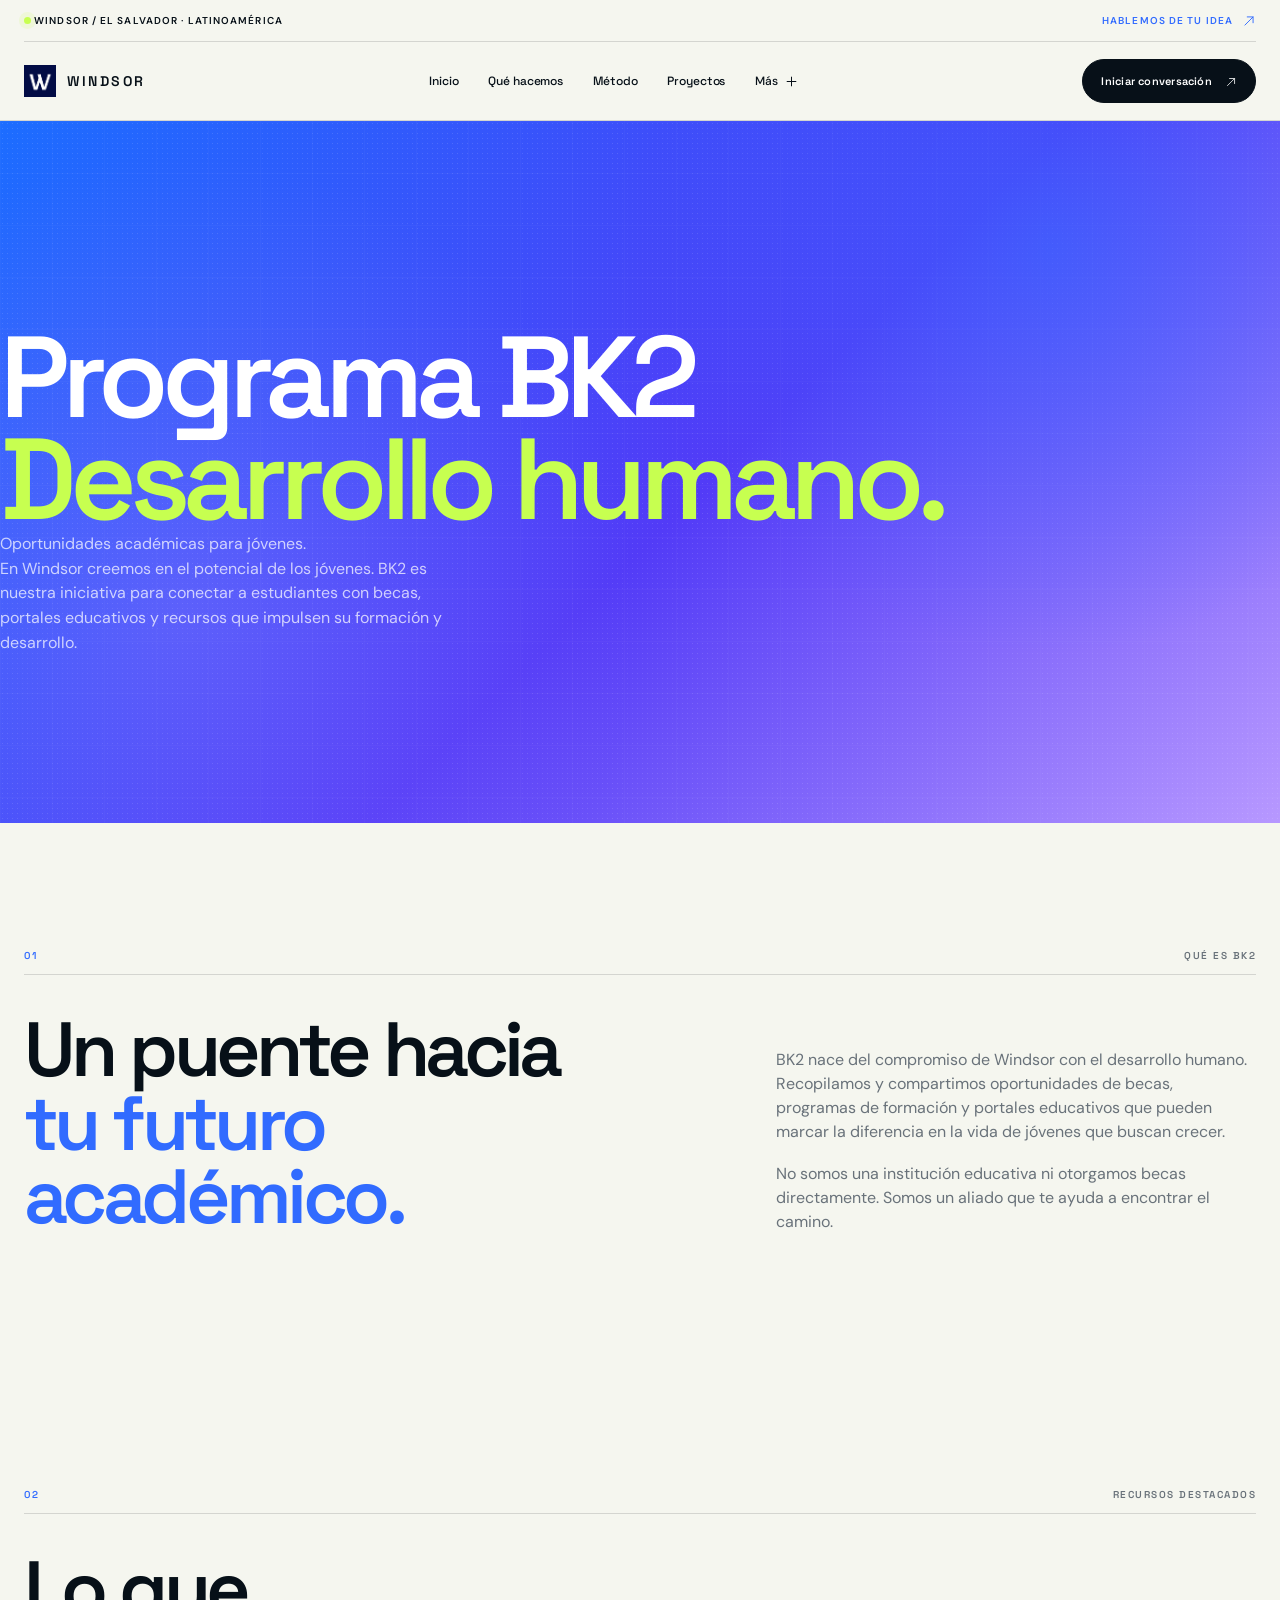
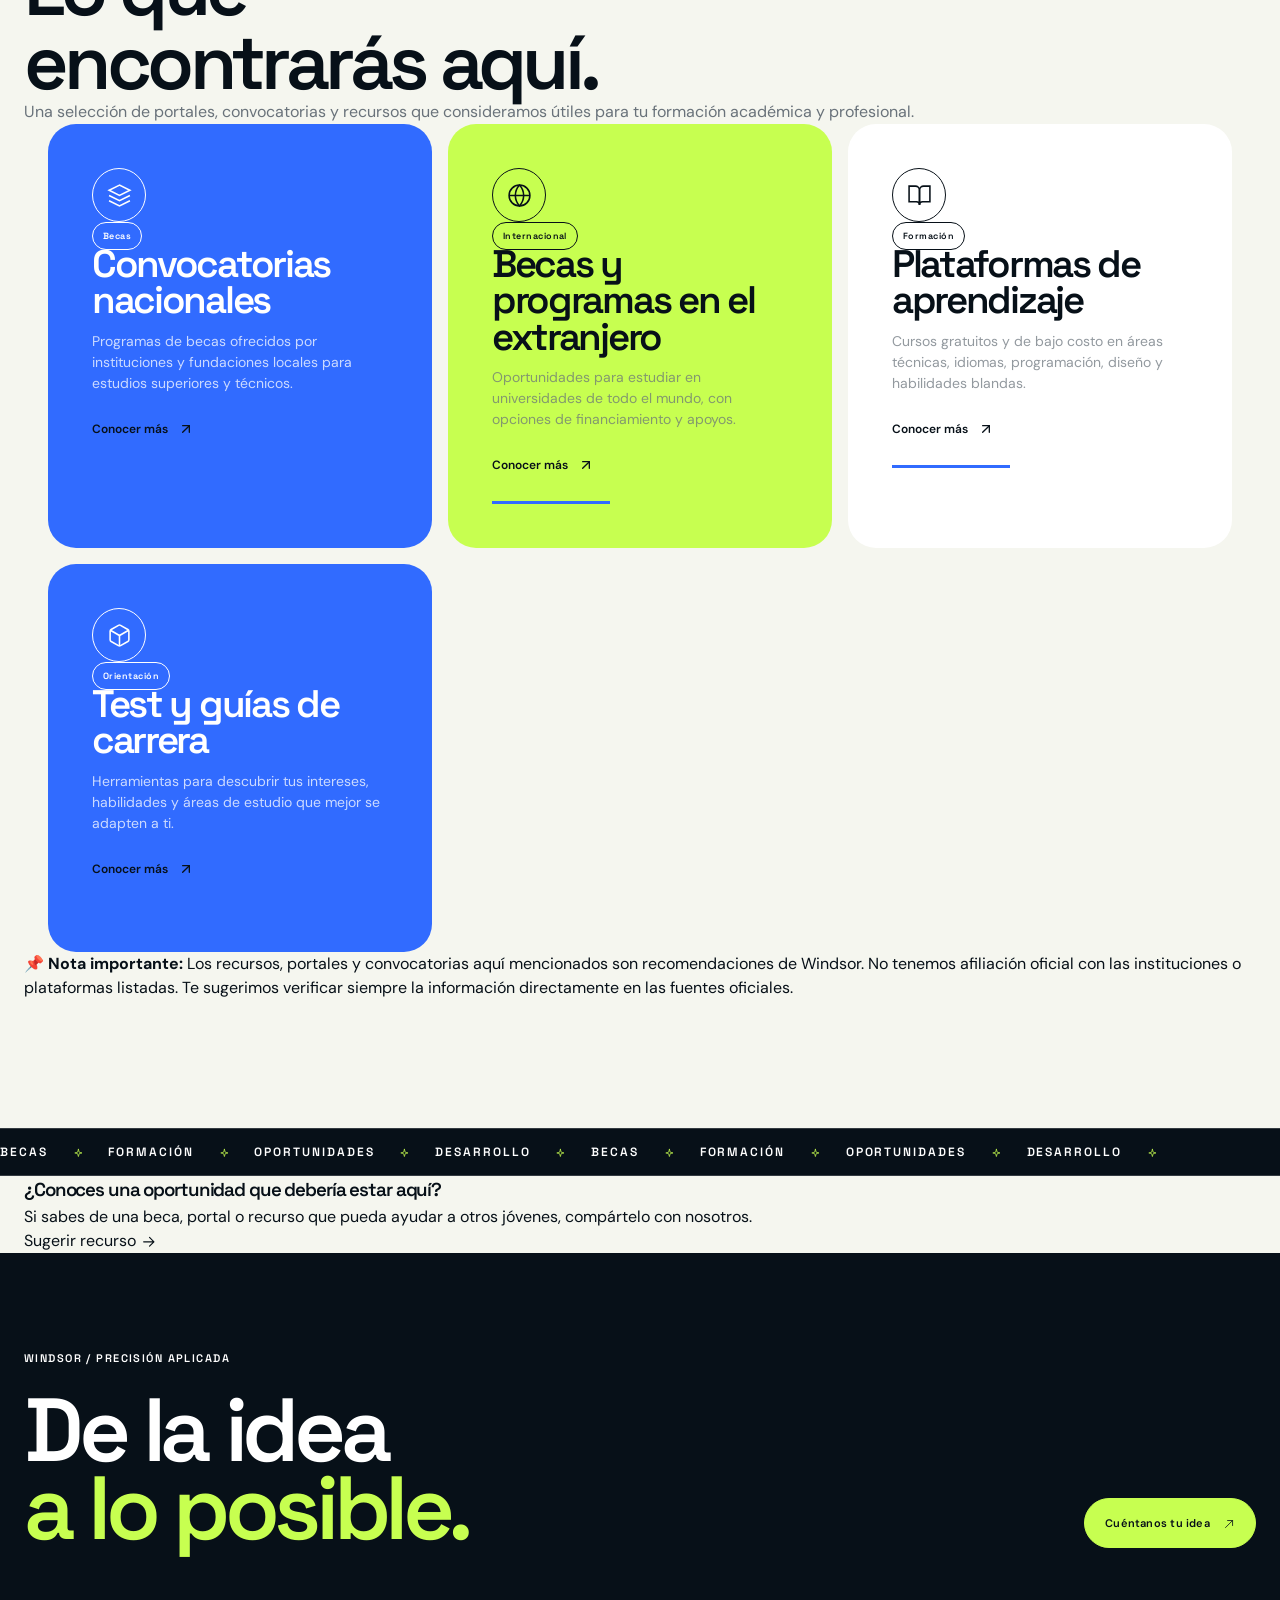
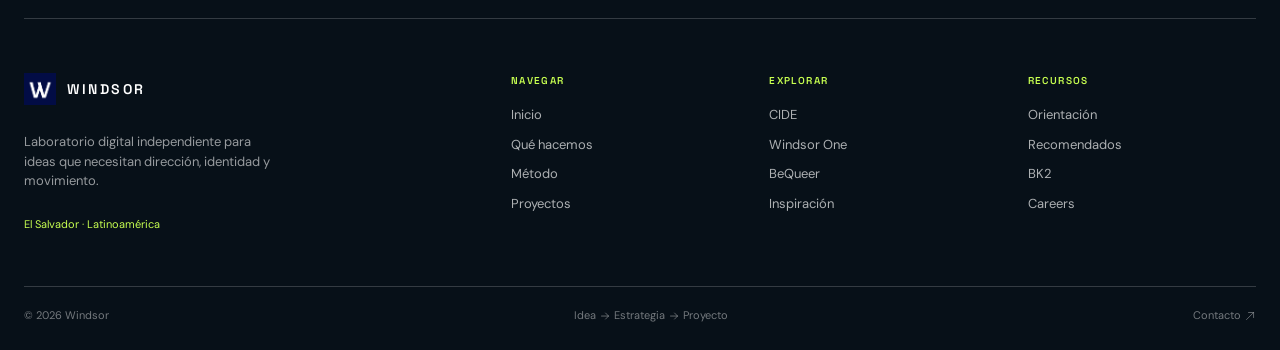
==== commit 62af9716: "fix: unifica header y restaura interacciones" ====
--- a/becas.html
+++ b/becas.html
@@ -12,12 +12,10 @@
 <link href="https://fonts.googleapis.com/css2?family=DM+Sans:wght@400;500;600;700&amp;family=Space+Grotesk:wght@400;500;600;700&amp;display=swap" rel="stylesheet"/>
 <link href="styles.css" rel="stylesheet"/>
 </head>
-<body class="page-becas site-page" data-page="becas"><a class="skip-link" href="#contenido">Saltar al contenido</a><div aria-hidden="true" class="preloader"><div class="preloader-mark">W</div><div class="preloader-track"><span></span></div><div class="preloader-word">WINDSOR</div></div><div class="announcement-bar">
-<div class="shell announcement-inner">
+<body class="page-becas site-page" data-page="becas"><a class="skip-link" href="#contenido">Saltar al contenido</a><div aria-hidden="true" class="preloader"><div class="preloader-mark">W</div><div class="preloader-track"><span></span></div><div class="preloader-word">WINDSOR</div></div><header class="site-header"><div class="shell header-top">
 <span class="announcement-label"><span aria-hidden="true" class="status-dot"></span> WINDSOR / EL SALVADOR · LATINOAMÉRICA</span>
-<a href="contacto.html">Hablemos de tu idea <span aria-hidden="true">↗</span></a>
+<a href="contacto.html">Hablemos de tu idea <span aria-hidden="true"><svg aria-hidden="true" class="icon icon-arrow" viewbox="0 0 24 24"><path d="M5 19 19 5M9 5h10v10"></path></svg></span></a>
 </div>
-</div><header class="site-header">
 <div class="shell header-main">
 <a aria-label="Windsor, página de inicio" class="brand" href="index.html">
 <img alt="" class="brand-mark" src="assets/favicon.png"/>
@@ -29,7 +27,7 @@
 <a class="nav-link" data-page="metodologia" href="metodologia.html">Método</a>
 <a class="nav-link" data-page="proyectos" href="proyectos.html">Proyectos</a>
 <details class="nav-dropdown">
-<summary>Más <span aria-hidden="true">+</span></summary>
+<summary>Más <span aria-hidden="true"><svg aria-hidden="true" class="icon icon-plus" viewbox="0 0 24 24"><path d="M12 5v14M5 12h14"></path></svg></span></summary>
 <div class="nav-menu">
 <a href="inspiracion.html">Inspiración</a>
 <a href="cide.html">CIDE</a>
@@ -42,12 +40,12 @@
 </div>
 </details>
 </nav>
-<a class="header-cta" href="contacto.html">Iniciar conversación <span aria-hidden="true">↗</span></a>
+<a class="header-cta" href="contacto.html">Iniciar conversación <span aria-hidden="true"><svg aria-hidden="true" class="icon icon-arrow" viewbox="0 0 24 24"><path d="M5 19 19 5M9 5h10v10"></path></svg></span></a>
 <button aria-controls="mobile-panel" aria-expanded="false" aria-label="Abrir menú" class="menu-toggle" type="button">
 <span></span><span></span>
 </button>
 </div>
-</header><div aria-hidden="true" class="mobile-panel" id="mobile-panel">
+<div aria-hidden="true" class="mobile-panel" id="mobile-panel">
 <div class="mobile-panel-inner">
 <div class="mobile-panel-top"><span>NAVEGACIÓN</span><span>WINDSOR / 2026</span></div>
 <a class="mobile-link" href="index.html">Inicio</a>
@@ -65,12 +63,9 @@
 <a class="mobile-link small" href="becas.html">BK2</a>
 <a class="mobile-link small" href="careers.html">Careers</a>
 </div>
-<a class="mobile-contact" href="contacto.html">Hablemos de tu proyecto <span aria-hidden="true">↗</span></a>
+<a class="mobile-contact" href="contacto.html">Hablemos de tu proyecto <span aria-hidden="true"><svg aria-hidden="true" class="icon icon-arrow" viewbox="0 0 24 24"><path d="M5 19 19 5M9 5h10v10"></path></svg></span></a>
 </div>
-</div>
-
-
-
+</div></header>
 <main class="page-main" id="contenido">
 <section class="bk2-hero">
 <div class="hero-noise"></div>
@@ -158,8 +153,8 @@
 </section>
 <div class="statement-marquee">
 <div class="statement-track">
-<span>BECAS</span> <b>✦</b><span>FORMACIÓN</span> <b>✦</b><span>OPORTUNIDADES</span> <b>✦</b><span>DESARROLLO</span> <b>✦</b>
-<span>BECAS</span> <b>✦</b><span>FORMACIÓN</span> <b>✦</b><span>OPORTUNIDADES</span> <b>✦</b><span>DESARROLLO</span> <b>✦</b>
+<span>BECAS</span> <b><svg aria-hidden="true" class="icon icon-spark" viewbox="0 0 24 24"><path d="m12 3 1.7 6.3L20 11l-6.3 1.7L12 19l-1.7-6.3L4 11l6.3-1.7L12 3Z"></path></svg></b><span>FORMACIÓN</span> <b><svg aria-hidden="true" class="icon icon-spark" viewbox="0 0 24 24"><path d="m12 3 1.7 6.3L20 11l-6.3 1.7L12 19l-1.7-6.3L4 11l6.3-1.7L12 3Z"></path></svg></b><span>OPORTUNIDADES</span> <b><svg aria-hidden="true" class="icon icon-spark" viewbox="0 0 24 24"><path d="m12 3 1.7 6.3L20 11l-6.3 1.7L12 19l-1.7-6.3L4 11l6.3-1.7L12 3Z"></path></svg></b><span>DESARROLLO</span> <b><svg aria-hidden="true" class="icon icon-spark" viewbox="0 0 24 24"><path d="m12 3 1.7 6.3L20 11l-6.3 1.7L12 19l-1.7-6.3L4 11l6.3-1.7L12 3Z"></path></svg></b>
+<span>BECAS</span> <b><svg aria-hidden="true" class="icon icon-spark" viewbox="0 0 24 24"><path d="m12 3 1.7 6.3L20 11l-6.3 1.7L12 19l-1.7-6.3L4 11l6.3-1.7L12 3Z"></path></svg></b><span>FORMACIÓN</span> <b><svg aria-hidden="true" class="icon icon-spark" viewbox="0 0 24 24"><path d="m12 3 1.7 6.3L20 11l-6.3 1.7L12 19l-1.7-6.3L4 11l6.3-1.7L12 3Z"></path></svg></b><span>OPORTUNIDADES</span> <b><svg aria-hidden="true" class="icon icon-spark" viewbox="0 0 24 24"><path d="m12 3 1.7 6.3L20 11l-6.3 1.7L12 19l-1.7-6.3L4 11l6.3-1.7L12 3Z"></path></svg></b><span>DESARROLLO</span> <b><svg aria-hidden="true" class="icon icon-spark" viewbox="0 0 24 24"><path d="m12 3 1.7 6.3L20 11l-6.3 1.7L12 19l-1.7-6.3L4 11l6.3-1.7L12 3Z"></path></svg></b>
 </div>
 </div>
 <div class="container">
@@ -168,7 +163,7 @@
 <h3>¿Conoces una oportunidad que debería estar aquí?</h3>
 <p>Si sabes de una beca, portal o recurso que pueda ayudar a otros jóvenes, compártelo con nosotros.</p>
 </div>
-<a href="contacto.html">Sugerir recurso →</a>
+<a href="contacto.html">Sugerir recurso <svg aria-hidden="true" class="icon icon-arrow" viewbox="0 0 24 24"><path d="M5 12h14M13 6l6 6-6 6"></path></svg></a>
 </div>
 </div>
 </main><footer class="site-footer">
@@ -178,7 +173,7 @@
 <span class="eyebrow">WINDSOR / PRECISIÓN APLICADA</span>
 <h2>De la idea<br/><em>a lo posible.</em></h2>
 </div>
-<a class="footer-cta" href="contacto.html">Cuéntanos tu idea <span aria-hidden="true">↗</span></a>
+<a class="footer-cta" href="contacto.html">Cuéntanos tu idea <span aria-hidden="true"><svg aria-hidden="true" class="icon icon-arrow" viewbox="0 0 24 24"><path d="M5 19 19 5M9 5h10v10"></path></svg></span></a>
 </div>
 <div class="footer-grid">
 <div class="footer-brand-block">
@@ -190,10 +185,8 @@
 <div class="footer-column"><span class="footer-label">Explorar</span><a href="cide.html">CIDE</a><a href="windsor-one.html">Windsor One</a><a href="BeQueer.html">BeQueer</a><a href="inspiracion.html">Inspiración</a></div>
 <div class="footer-column"><span class="footer-label">Recursos</span><a href="orientacion-vocacional.html">Orientación</a><a href="recomendados.html">Recomendados</a><a href="becas.html">BK2</a><a href="careers.html">Careers</a></div>
 </div>
-<div class="footer-bottom"><span>© 2026 Windsor</span><span>Idea → Estrategia → Proyecto</span><a href="contacto.html">Contacto ↗</a></div>
+<div class="footer-bottom"><span>© 2026 Windsor</span><span>Idea <svg aria-hidden="true" class="icon icon-arrow" viewbox="0 0 24 24"><path d="M5 12h14M13 6l6 6-6 6"></path></svg> Estrategia <svg aria-hidden="true" class="icon icon-arrow" viewbox="0 0 24 24"><path d="M5 12h14M13 6l6 6-6 6"></path></svg> Proyecto</span><a href="contacto.html">Contacto <svg aria-hidden="true" class="icon icon-arrow" viewbox="0 0 24 24"><path d="M5 19 19 5M9 5h10v10"></path></svg></a></div>
 </div>
 </footer>
-
-
 <script src="script.js"></script></body>
 </html>
--- a/styles.css
+++ b/styles.css
@@ -50,15 +50,22 @@
 .preloader-track span { display: block; width: 100%; height: 100%; background: var(--acid); transform: translateX(-100%); animation: load-line 1.1s var(--ease) forwards; }
 .preloader-word { margin-top: 14px; color: rgba(255,255,255,.6); font-size: 10px; letter-spacing: .32em; }
 @keyframes load-line { to { transform: translateX(0); } }
-.announcement-bar { position: relative; z-index: 1100; background: var(--ink); color: var(--white); border-bottom: 1px solid var(--line-light); }
-.announcement-inner { min-height: 42px; display: flex; align-items: center; justify-content: space-between; gap: 18px; }
-.announcement-label, .announcement-inner a { font-size: 10px; font-weight: 600; letter-spacing: .11em; text-transform: uppercase; }
-.announcement-inner a { display: inline-flex; align-items: center; gap: 9px; color: var(--acid); }
-.announcement-inner a:hover { color: var(--white); }
-.site-header { position: sticky; top: 0; z-index: 1000; background: var(--paper); color: var(--ink); border-bottom: 1px solid var(--line); transition: background .25s var(--ease), color .25s var(--ease), box-shadow .25s var(--ease); }
+.site-header { position: sticky; top: 0; z-index: 1000; background: var(--paper); color: var(--ink); border-bottom: 1px solid var(--line); transition: transform .35s var(--ease), background .25s var(--ease), color .25s var(--ease), box-shadow .25s var(--ease); }
+.site-header.is-hidden { transform: translateY(-100%); }
 .site-header.is-scrolled { box-shadow: 0 12px 34px rgba(7,16,24,.09); }
+.header-top { min-height: 42px; display: flex; align-items: center; justify-content: space-between; gap: 18px; border-bottom: 1px solid var(--line); }
+.header-top .announcement-label, .header-top a { font-size: 10px; font-weight: 600; letter-spacing: .11em; text-transform: uppercase; }
+.header-top a { display: inline-flex; align-items: center; gap: 9px; color: var(--blue); }
+.header-top a:hover { color: var(--ink); }
+.page-index .header-top { border-color: var(--line-light); }
+.page-index .header-top a { color: var(--acid); }
+.page-index .header-top a:hover { color: var(--white); }
+.header-top .icon { width: 14px; height: 14px; }
+.header-top .status-dot { display: inline-block; }
+
 .page-index .site-header { background: var(--ink); color: var(--white); border-color: var(--line-light); }
 .header-main { min-height: 78px; display: flex; align-items: center; gap: 30px; }
+.site-header > .mobile-panel { position: fixed; }
 .brand { display: inline-flex; align-items: center; gap: 11px; flex-shrink: 0; }
 .brand-mark { width: 32px; height: 32px; object-fit: contain; }
 .brand-name { font-size: 14px; font-weight: 600; letter-spacing: .18em; }
@@ -70,7 +77,8 @@
 .nav-dropdown { position: relative; }
 .nav-dropdown summary { list-style: none; }
 .nav-dropdown summary::-webkit-details-marker { display: none; }
-.nav-dropdown summary span { font-size: 17px; line-height: .7; transition: transform .2s var(--ease); }
+.nav-dropdown summary span { display: inline-flex; align-items: center; justify-content: center; line-height: 0; transition: transform .2s var(--ease); }
+.nav-dropdown summary .icon-plus { width: 15px; height: 15px; }
 .nav-dropdown[open] summary span { transform: rotate(45deg); }
 .nav-menu { position: absolute; top: calc(100% + 10px); right: 0; width: 220px; padding: 10px; border: 1px solid var(--line); border-radius: 18px; background: var(--paper); box-shadow: 0 20px 44px rgba(7,16,24,.16); }
 .nav-menu a { display: block; padding: 11px 12px; border-radius: 11px; font-size: 12px; }
@@ -85,6 +93,7 @@
 .menu-toggle.is-open span:last-child { transform: translateY(-3px) rotate(-45deg); }
 .mobile-panel { position: fixed; inset: 0; z-index: 900; display: none; overflow-y: auto; background: var(--ink); color: var(--white); opacity: 0; pointer-events: none; transform: translateY(-12px); transition: opacity .24s var(--ease), transform .24s var(--ease); }
 .mobile-panel.is-open { opacity: 1; pointer-events: auto; transform: translateY(0); }
+body.menu-open .site-header { transform: none !important; }
 .mobile-panel-inner { min-height: 100%; padding: 140px 24px 36px; }
 .mobile-panel-top { display: flex; justify-content: space-between; margin-bottom: 34px; color: rgba(255,255,255,.54); font-size: 10px; letter-spacing: .13em; }
 .mobile-link { display: block; padding: 13px 0; border-bottom: 1px solid var(--line-light); font: 500 clamp(28px, 8vw, 52px)/1 var(--display); letter-spacing: -.07em; }
@@ -135,6 +144,16 @@
 .underlined-link, .card-link, .dark-link, .hook-button { display: inline-flex; align-items: center; gap: 10px; margin-top: 26px; color: var(--ink); font-size: 12px; font-weight: 600; }
 .underlined-link, .dark-link { padding-bottom: 5px; border-bottom: 1px solid currentColor; }
 .arrow-icon { display: inline-flex; align-items: center; justify-content: center; }
+.icon { display: inline-block; width: 1em; height: 1em; flex: 0 0 auto; fill: none; stroke: currentColor; stroke-width: 1.6; stroke-linecap: round; stroke-linejoin: round; vertical-align: middle; }
+.icon-arrow { width: 1.1em; height: 1.1em; }
+.icon-spark { width: .9em; height: .9em; }
+.icon-check, .icon-close { width: 1.05em; height: 1.05em; }
+.card-icon .icon { width: 29px; height: 29px; }
+.circle-button strong { display: inline-flex; align-items: center; justify-content: center; }
+.circle-button strong .icon { width: 22px; height: 22px; }
+.statement-track .icon, .marquee-track .icon { color: var(--acid); }
+.card-tags .icon { width: 13px; height: 13px; }
+.service-card, .metodologia-item, .bequeer-card, .one-card, .area-item, .benefit-item, .programa, .recurso-item, .inspiracion-card, .proyecto-card { will-change: transform; }
 .seed-section { position: relative; min-height: 600px; display: grid; grid-template-columns: 1fr 2fr 1fr; align-items: center; padding: 110px 6vw; overflow: hidden; background: var(--blue); color: var(--white); }
 .seed-section::before { content: ""; position: absolute; inset: 0; opacity: .2; background-image: linear-gradient(rgba(255,255,255,.3) 1px, transparent 1px), linear-gradient(90deg, rgba(255,255,255,.3) 1px, transparent 1px); background-size: 52px 52px; }
 .seed-side, .seed-number { position: relative; z-index: 1; display: flex; flex-direction: column; gap: 12px; font: 600 10px/1.3 var(--display); letter-spacing: .14em; text-transform: uppercase; }
@@ -323,10 +342,10 @@
 
 @media (max-width: 760px) {
   .shell, .container, .section > .container, .section > .shell, .section-meta, .hero-topline, .hero-content, .method-list, .intro-layout, .intro-recomendados, .services-heading, .service-cards, .metodologia-grid, .bequeer-grid, .one-cards-grid, .areas-grid, .benefits-grid, .programas-grid, .recursos-grid, .inspiracion-grid, .proyectos-grid, .careers-layout, .hook-grid, .faq-layout, .contact-grid, .contact-main, .contact-top, .contact-bottom, .timeline, .maintenance-content { width: min(calc(100% - 36px), var(--shell)); }
-  .announcement-inner { min-height: 38px; }
-  .announcement-label { font-size: 9px; }
-  .announcement-inner a { font-size: 9px; }
-  .announcement-inner a span:first-child { display: none; }
+  .header-top { min-height: 38px; }
+  .header-top .announcement-label { font-size: 9px; }
+  .header-top a { font-size: 9px; }
+  .header-top a .icon { width: 12px; height: 12px; }
   .header-main { min-height: 68px; }
   .main-nav, .header-cta { display: none; }
   .menu-toggle { display: block; }
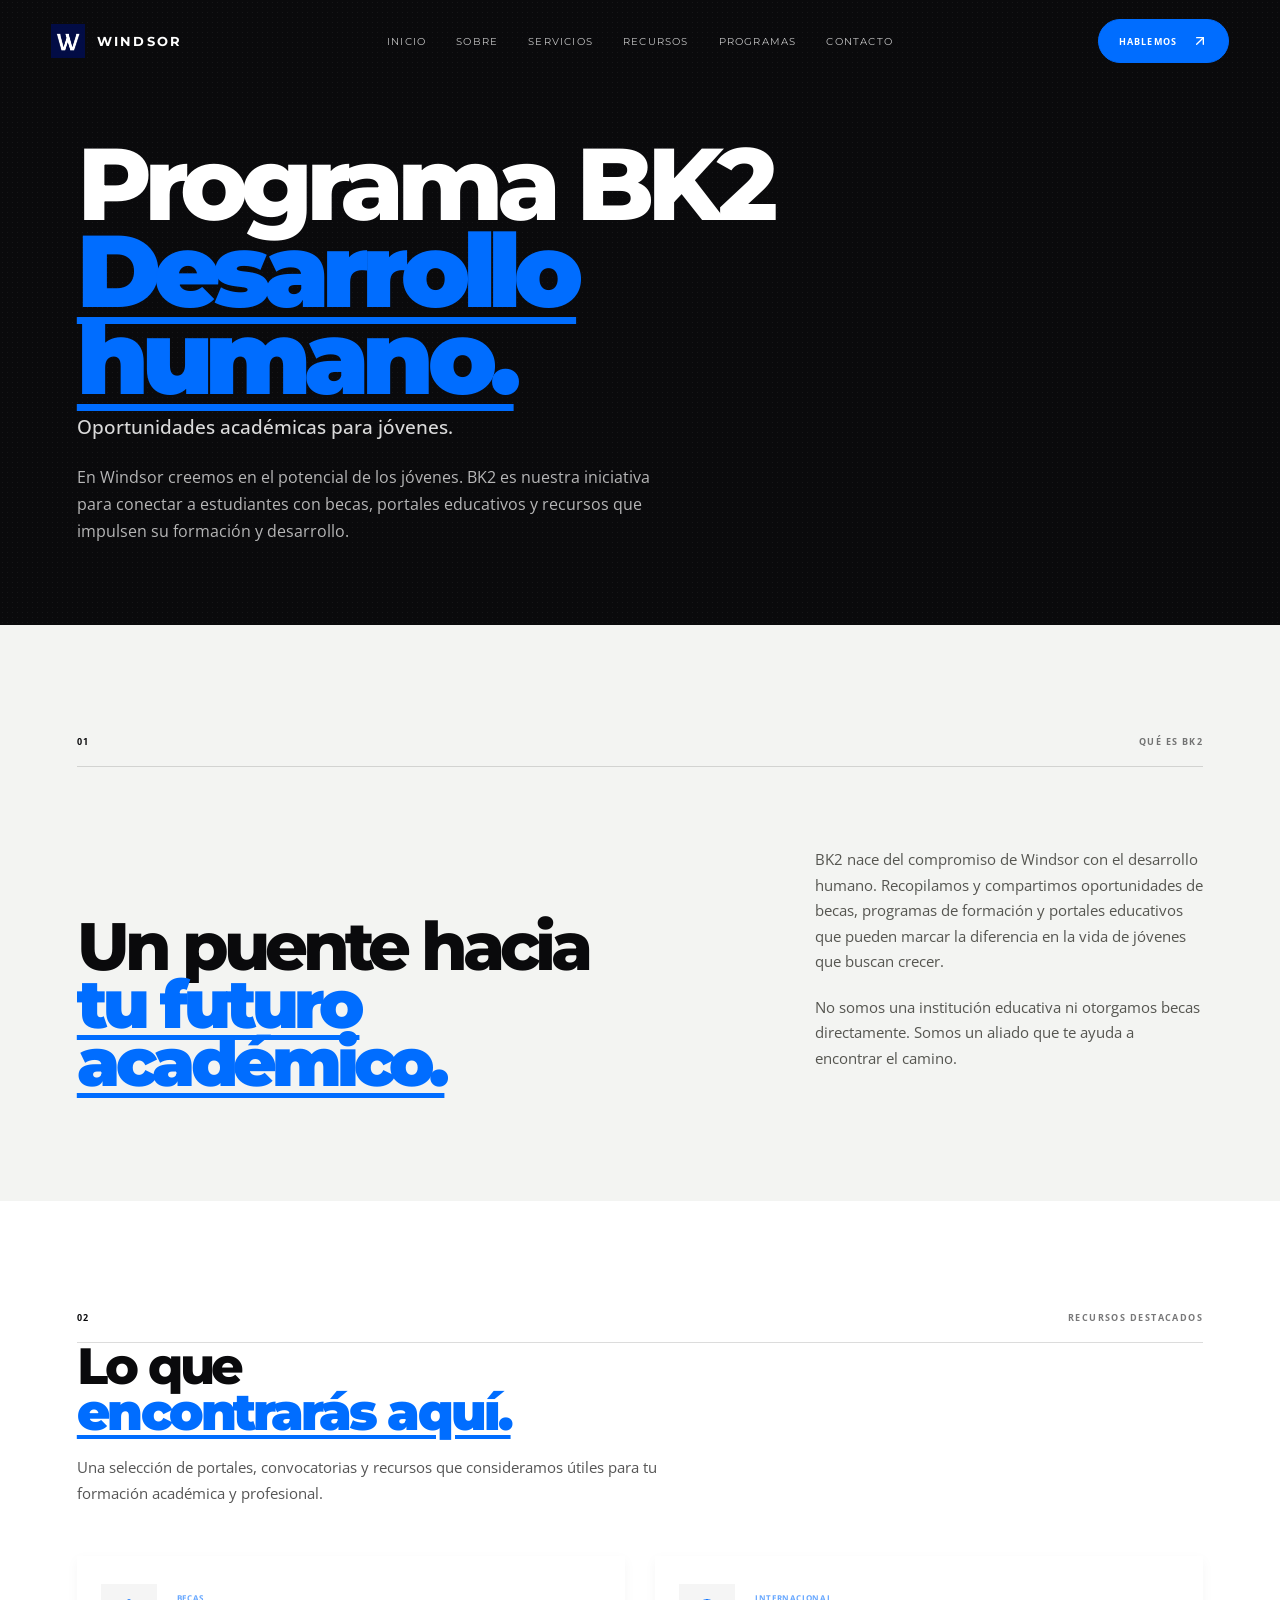
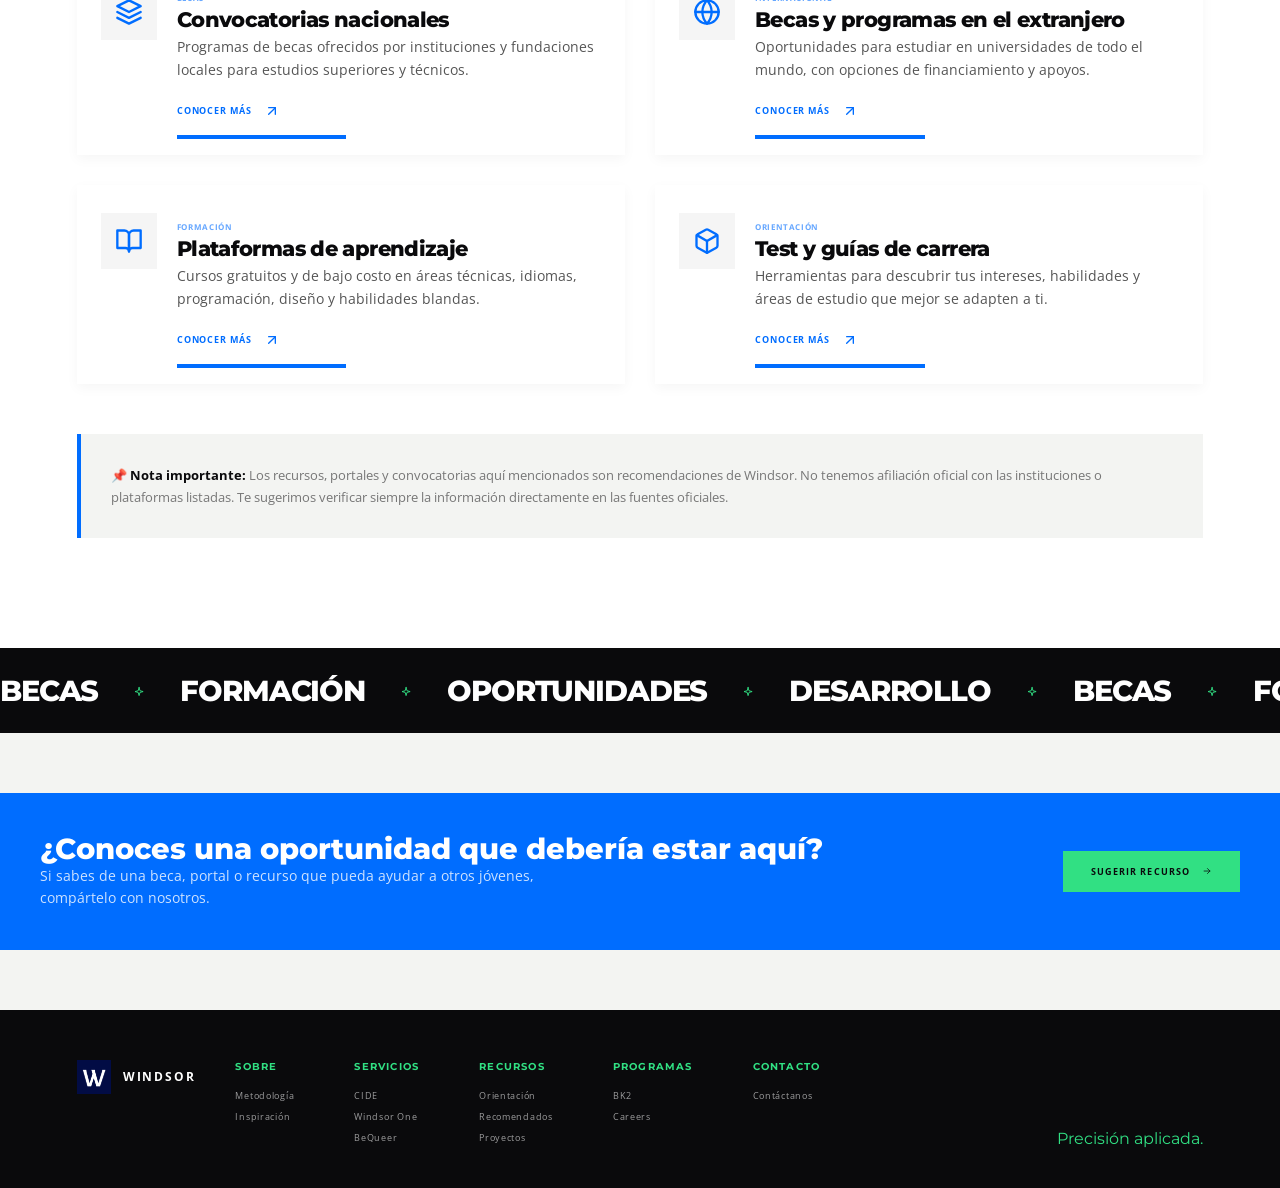
==== commit 65ac69cc: "fix: restaura estilo original y corrige navegación" ====
--- a/becas.html
+++ b/becas.html
@@ -9,64 +9,89 @@
 <link href="assets/favicon.png" rel="icon" type="image/png"/>
 <link href="https://fonts.googleapis.com" rel="preconnect"/>
 <link crossorigin="" href="https://fonts.gstatic.com" rel="preconnect"/>
-<link href="https://fonts.googleapis.com/css2?family=DM+Sans:wght@400;500;600;700&amp;family=Space+Grotesk:wght@400;500;600;700&amp;display=swap" rel="stylesheet"/>
+<link href="https://fonts.googleapis.com/css2?family=Montserrat:wght@400;500;600;700;800;900&amp;family=Open+Sans:wght@400;500;600;700&amp;display=swap" rel="stylesheet"/>
 <link href="styles.css" rel="stylesheet"/>
 </head>
-<body class="page-becas site-page" data-page="becas"><a class="skip-link" href="#contenido">Saltar al contenido</a><div aria-hidden="true" class="preloader"><div class="preloader-mark">W</div><div class="preloader-track"><span></span></div><div class="preloader-word">WINDSOR</div></div><header class="site-header"><div class="shell header-top">
-<span class="announcement-label"><span aria-hidden="true" class="status-dot"></span> WINDSOR / EL SALVADOR · LATINOAMÉRICA</span>
-<a href="contacto.html">Hablemos de tu idea <span aria-hidden="true"><svg aria-hidden="true" class="icon icon-arrow" viewbox="0 0 24 24"><path d="M5 19 19 5M9 5h10v10"></path></svg></span></a>
-</div>
-<div class="shell header-main">
-<a aria-label="Windsor, página de inicio" class="brand" href="index.html">
-<img alt="" class="brand-mark" src="assets/favicon.png"/>
-<span class="brand-name">WINDSOR</span>
+<body>
+<div class="preloader">
+<div class="preloader-logo">W</div>
+<div class="preloader-line"><span></span></div>
+<div class="preloader-text">WINDSOR</div>
+</div><header class="header">
+<a class="logo" href="index.html">
+<img alt="Windsor" class="logo-icon" src="assets/favicon.png"/>
+<span class="logo-name">WINDSOR</span>
 </a>
-<nav aria-label="Navegación principal" class="main-nav">
-<a class="nav-link" data-page="index" href="index.html">Inicio</a>
-<a class="nav-link" data-page="services" href="index.html#servicios">Qué hacemos</a>
-<a class="nav-link" data-page="metodologia" href="metodologia.html">Método</a>
-<a class="nav-link" data-page="proyectos" href="proyectos.html">Proyectos</a>
-<details class="nav-dropdown">
-<summary>Más <span aria-hidden="true"><svg aria-hidden="true" class="icon icon-plus" viewbox="0 0 24 24"><path d="M12 5v14M5 12h14"></path></svg></span></summary>
-<div class="nav-menu">
+<nav class="desktop-nav">
+<ul class="nav-list">
+<li><a href="index.html">Inicio</a></li>
+<li class="dropdown">
+<a href="metodologia.html">Sobre</a>
+<ul class="submenu">
+<li><a href="metodologia.html">Metodología</a></li>
+<li><a href="inspiracion.html">Inspiración</a></li>
+</ul>
+</li>
+<li class="dropdown">
+<a href="cide.html">Servicios</a>
+<ul class="submenu">
+<li><a href="cide.html">CIDE</a></li>
+<li><a href="windsor-one.html">Windsor One</a></li>
+<li><a href="BeQueer.html">BeQueer</a></li>
+</ul>
+</li>
+<li class="dropdown">
+<a href="recomendados.html">Recursos</a>
+<ul class="submenu">
+<li><a href="orientacion-vocacional.html">Orientación</a></li>
+<li><a href="recomendados.html">Recomendados</a></li>
+<li><a href="proyectos.html">Proyectos</a></li>
+</ul>
+</li>
+<li class="dropdown">
+<a href="becas.html">Programas</a>
+<ul class="submenu">
+<li><a class="active" href="becas.html">BK2</a></li>
+<li><a href="careers.html">Careers</a></li>
+</ul>
+</li>
+<li><a href="contacto.html">Contacto</a></li>
+</ul>
+</nav>
+<div class="header-actions">
+<a class="header-button" href="contacto.html">
+                Hablemos
+                <span aria-hidden="true" class="arrow-icon">
+<svg fill="none" height="16" stroke="currentColor" stroke-linecap="round" stroke-linejoin="round" stroke-width="2" viewbox="0 0 24 24" width="16">
+<line x1="7" x2="17" y1="17" y2="7"></line>
+<polyline points="7 7 17 7 17 17"></polyline>
+</svg>
+</span>
+</a>
+</div>
+<button aria-expanded="false" aria-label="Abrir menú" class="menu-button"><span></span><span></span></button>
+</header><div class="mobile-menu">
+<div class="mobile-menu-inner">
+<div class="mobile-menu-label">NAVEGACIÓN</div>
+<a href="index.html">Inicio</a>
+<div class="mobile-group-title">Sobre</div>
+<a href="metodologia.html">Metodología</a>
 <a href="inspiracion.html">Inspiración</a>
+<div class="mobile-group-title">Servicios</div>
 <a href="cide.html">CIDE</a>
 <a href="windsor-one.html">Windsor One</a>
 <a href="BeQueer.html">BeQueer</a>
+<div class="mobile-group-title">Recursos</div>
 <a href="orientacion-vocacional.html">Orientación</a>
 <a href="recomendados.html">Recomendados</a>
-<a href="becas.html">BK2</a>
+<a href="proyectos.html">Proyectos</a>
+<div class="mobile-group-title">Programas</div>
+<a class="active" href="becas.html">BK2</a>
 <a href="careers.html">Careers</a>
-</div>
-</details>
-</nav>
-<a class="header-cta" href="contacto.html">Iniciar conversación <span aria-hidden="true"><svg aria-hidden="true" class="icon icon-arrow" viewbox="0 0 24 24"><path d="M5 19 19 5M9 5h10v10"></path></svg></span></a>
-<button aria-controls="mobile-panel" aria-expanded="false" aria-label="Abrir menú" class="menu-toggle" type="button">
-<span></span><span></span>
-</button>
-</div>
-<div aria-hidden="true" class="mobile-panel" id="mobile-panel">
-<div class="mobile-panel-inner">
-<div class="mobile-panel-top"><span>NAVEGACIÓN</span><span>WINDSOR / 2026</span></div>
-<a class="mobile-link" href="index.html">Inicio</a>
-<a class="mobile-link" href="index.html#servicios">Qué hacemos</a>
-<a class="mobile-link" href="metodologia.html">Método</a>
-<a class="mobile-link" href="proyectos.html">Proyectos</a>
-<div class="mobile-label">Explorar</div>
-<div class="mobile-grid">
-<a class="mobile-link small" href="inspiracion.html">Inspiración</a>
-<a class="mobile-link small" href="cide.html">CIDE</a>
-<a class="mobile-link small" href="windsor-one.html">Windsor One</a>
-<a class="mobile-link small" href="BeQueer.html">BeQueer</a>
-<a class="mobile-link small" href="orientacion-vocacional.html">Orientación</a>
-<a class="mobile-link small" href="recomendados.html">Recomendados</a>
-<a class="mobile-link small" href="becas.html">BK2</a>
-<a class="mobile-link small" href="careers.html">Careers</a>
-</div>
-<a class="mobile-contact" href="contacto.html">Hablemos de tu proyecto <span aria-hidden="true"><svg aria-hidden="true" class="icon icon-arrow" viewbox="0 0 24 24"><path d="M5 19 19 5M9 5h10v10"></path></svg></span></a>
-</div>
-</div></header>
-<main class="page-main" id="contenido">
+<a href="contacto.html">Contacto</a>
+</div>
+</div>
+<main>
 <section class="bk2-hero">
 <div class="hero-noise"></div>
 <h1>Programa BK2 <em>Desarrollo humano.</em></h1>
@@ -83,14 +108,14 @@
 </div>
 </div>
 </section>
-<section class="section">
+<section class="section" style="background:var(--white);">
 <div class="section-meta"><span>02</span><span>RECURSOS DESTACADOS</span></div>
 <div class="container">
-<h2>
+<h2 style="font-size:clamp(2rem,4vw,3.5rem); letter-spacing:-0.06em; line-height:0.9; margin-bottom:20px;">
                     Lo que <br/>
-<span>encontrarás aquí.</span>
+<span style="display:block; font-family:var(--sans); font-weight:900; text-decoration:underline; text-decoration-thickness:0.07em; text-underline-offset:0.1em; color:var(--blue);">encontrarás aquí.</span>
 </h2>
-<p>
+<p style="color:#555; max-width:600px; font-size:15px; line-height:1.7; margin-bottom:40px;">
                     Una selección de portales, convocatorias y recursos que consideramos útiles para tu formación académica y profesional.
                 </p>
 <div class="recursos-grid">
@@ -101,8 +126,8 @@
 <span class="tag">Becas</span>
 <h3>Convocatorias nacionales</h3>
 <p>Programas de becas ofrecidos por instituciones y fundaciones locales para estudios superiores y técnicos.</p>
-<a class="card-link" data-fallback-link="true" href="contacto.html"><span class="link-text">Conocer más</span><span class="arrow-icon"><svg fill="none" height="16" stroke="currentColor" stroke-linecap="round" stroke-linejoin="round" stroke-width="2" viewbox="0 0 24 24" width="16"><line x1="7" x2="17" y1="17" y2="7"></line><polyline points="7 7 17 7 17 17"></polyline></svg></span></a>
-<div class="bottom-bar"></div>
+<a class="card-link" href="contacto.html"><span class="link-text">Conocer más</span><span class="arrow-icon"><svg fill="none" height="16" stroke="currentColor" stroke-linecap="round" stroke-linejoin="round" stroke-width="2" viewbox="0 0 24 24" width="16"><line x1="7" x2="17" y1="17" y2="7"></line><polyline points="7 7 17 7 17 17"></polyline></svg></span></a>
+<div class="bottom-bar" style="width:40%;"></div>
 </div>
 </div>
 </div>
@@ -113,8 +138,8 @@
 <span class="tag">Internacional</span>
 <h3>Becas y programas en el extranjero</h3>
 <p>Oportunidades para estudiar en universidades de todo el mundo, con opciones de financiamiento y apoyos.</p>
-<a class="card-link" data-fallback-link="true" href="contacto.html"><span class="link-text">Conocer más</span><span class="arrow-icon"><svg fill="none" height="16" stroke="currentColor" stroke-linecap="round" stroke-linejoin="round" stroke-width="2" viewbox="0 0 24 24" width="16"><line x1="7" x2="17" y1="17" y2="7"></line><polyline points="7 7 17 7 17 17"></polyline></svg></span></a>
-<div class="bottom-bar"></div>
+<a class="card-link" href="contacto.html"><span class="link-text">Conocer más</span><span class="arrow-icon"><svg fill="none" height="16" stroke="currentColor" stroke-linecap="round" stroke-linejoin="round" stroke-width="2" viewbox="0 0 24 24" width="16"><line x1="7" x2="17" y1="17" y2="7"></line><polyline points="7 7 17 7 17 17"></polyline></svg></span></a>
+<div class="bottom-bar" style="width:40%;"></div>
 </div>
 </div>
 </div>
@@ -125,8 +150,8 @@
 <span class="tag">Formación</span>
 <h3>Plataformas de aprendizaje</h3>
 <p>Cursos gratuitos y de bajo costo en áreas técnicas, idiomas, programación, diseño y habilidades blandas.</p>
-<a class="card-link" data-fallback-link="true" href="contacto.html"><span class="link-text">Conocer más</span><span class="arrow-icon"><svg fill="none" height="16" stroke="currentColor" stroke-linecap="round" stroke-linejoin="round" stroke-width="2" viewbox="0 0 24 24" width="16"><line x1="7" x2="17" y1="17" y2="7"></line><polyline points="7 7 17 7 17 17"></polyline></svg></span></a>
-<div class="bottom-bar"></div>
+<a class="card-link" href="contacto.html"><span class="link-text">Conocer más</span><span class="arrow-icon"><svg fill="none" height="16" stroke="currentColor" stroke-linecap="round" stroke-linejoin="round" stroke-width="2" viewbox="0 0 24 24" width="16"><line x1="7" x2="17" y1="17" y2="7"></line><polyline points="7 7 17 7 17 17"></polyline></svg></span></a>
+<div class="bottom-bar" style="width:40%;"></div>
 </div>
 </div>
 </div>
@@ -137,8 +162,8 @@
 <span class="tag">Orientación</span>
 <h3>Test y guías de carrera</h3>
 <p>Herramientas para descubrir tus intereses, habilidades y áreas de estudio que mejor se adapten a ti.</p>
-<a class="card-link" data-fallback-link="true" href="contacto.html"><span class="link-text">Conocer más</span><span class="arrow-icon"><svg fill="none" height="16" stroke="currentColor" stroke-linecap="round" stroke-linejoin="round" stroke-width="2" viewbox="0 0 24 24" width="16"><line x1="7" x2="17" y1="17" y2="7"></line><polyline points="7 7 17 7 17 17"></polyline></svg></span></a>
-<div class="bottom-bar"></div>
+<a class="card-link" href="contacto.html"><span class="link-text">Conocer más</span><span class="arrow-icon"><svg fill="none" height="16" stroke="currentColor" stroke-linecap="round" stroke-linejoin="round" stroke-width="2" viewbox="0 0 24 24" width="16"><line x1="7" x2="17" y1="17" y2="7"></line><polyline points="7 7 17 7 17 17"></polyline></svg></span></a>
+<div class="bottom-bar" style="width:40%;"></div>
 </div>
 </div>
 </div>
@@ -151,42 +176,56 @@
                 </div>
 </div>
 </section>
-<div class="statement-marquee">
+<div class="statement-marquee" style="background:var(--black); color:var(--white);">
 <div class="statement-track">
-<span>BECAS</span> <b><svg aria-hidden="true" class="icon icon-spark" viewbox="0 0 24 24"><path d="m12 3 1.7 6.3L20 11l-6.3 1.7L12 19l-1.7-6.3L4 11l6.3-1.7L12 3Z"></path></svg></b><span>FORMACIÓN</span> <b><svg aria-hidden="true" class="icon icon-spark" viewbox="0 0 24 24"><path d="m12 3 1.7 6.3L20 11l-6.3 1.7L12 19l-1.7-6.3L4 11l6.3-1.7L12 3Z"></path></svg></b><span>OPORTUNIDADES</span> <b><svg aria-hidden="true" class="icon icon-spark" viewbox="0 0 24 24"><path d="m12 3 1.7 6.3L20 11l-6.3 1.7L12 19l-1.7-6.3L4 11l6.3-1.7L12 3Z"></path></svg></b><span>DESARROLLO</span> <b><svg aria-hidden="true" class="icon icon-spark" viewbox="0 0 24 24"><path d="m12 3 1.7 6.3L20 11l-6.3 1.7L12 19l-1.7-6.3L4 11l6.3-1.7L12 3Z"></path></svg></b>
-<span>BECAS</span> <b><svg aria-hidden="true" class="icon icon-spark" viewbox="0 0 24 24"><path d="m12 3 1.7 6.3L20 11l-6.3 1.7L12 19l-1.7-6.3L4 11l6.3-1.7L12 3Z"></path></svg></b><span>FORMACIÓN</span> <b><svg aria-hidden="true" class="icon icon-spark" viewbox="0 0 24 24"><path d="m12 3 1.7 6.3L20 11l-6.3 1.7L12 19l-1.7-6.3L4 11l6.3-1.7L12 3Z"></path></svg></b><span>OPORTUNIDADES</span> <b><svg aria-hidden="true" class="icon icon-spark" viewbox="0 0 24 24"><path d="m12 3 1.7 6.3L20 11l-6.3 1.7L12 19l-1.7-6.3L4 11l6.3-1.7L12 3Z"></path></svg></b><span>DESARROLLO</span> <b><svg aria-hidden="true" class="icon icon-spark" viewbox="0 0 24 24"><path d="m12 3 1.7 6.3L20 11l-6.3 1.7L12 19l-1.7-6.3L4 11l6.3-1.7L12 3Z"></path></svg></b>
-</div>
-</div>
-<div class="container">
+<span>BECAS</span> <b><svg aria-hidden="true" class="svg-icon svg-spark" viewbox="0 0 24 24"><path d="m12 3 1.7 6.3L20 11l-6.3 1.7L12 19l-1.7-6.3L4 11l6.3-1.7L12 3Z"></path></svg></b><span>FORMACIÓN</span> <b><svg aria-hidden="true" class="svg-icon svg-spark" viewbox="0 0 24 24"><path d="m12 3 1.7 6.3L20 11l-6.3 1.7L12 19l-1.7-6.3L4 11l6.3-1.7L12 3Z"></path></svg></b><span>OPORTUNIDADES</span> <b><svg aria-hidden="true" class="svg-icon svg-spark" viewbox="0 0 24 24"><path d="m12 3 1.7 6.3L20 11l-6.3 1.7L12 19l-1.7-6.3L4 11l6.3-1.7L12 3Z"></path></svg></b><span>DESARROLLO</span> <b><svg aria-hidden="true" class="svg-icon svg-spark" viewbox="0 0 24 24"><path d="m12 3 1.7 6.3L20 11l-6.3 1.7L12 19l-1.7-6.3L4 11l6.3-1.7L12 3Z"></path></svg></b>
+<span>BECAS</span> <b><svg aria-hidden="true" class="svg-icon svg-spark" viewbox="0 0 24 24"><path d="m12 3 1.7 6.3L20 11l-6.3 1.7L12 19l-1.7-6.3L4 11l6.3-1.7L12 3Z"></path></svg></b><span>FORMACIÓN</span> <b><svg aria-hidden="true" class="svg-icon svg-spark" viewbox="0 0 24 24"><path d="m12 3 1.7 6.3L20 11l-6.3 1.7L12 19l-1.7-6.3L4 11l6.3-1.7L12 3Z"></path></svg></b><span>OPORTUNIDADES</span> <b><svg aria-hidden="true" class="svg-icon svg-spark" viewbox="0 0 24 24"><path d="m12 3 1.7 6.3L20 11l-6.3 1.7L12 19l-1.7-6.3L4 11l6.3-1.7L12 3Z"></path></svg></b><span>DESARROLLO</span> <b><svg aria-hidden="true" class="svg-icon svg-spark" viewbox="0 0 24 24"><path d="m12 3 1.7 6.3L20 11l-6.3 1.7L12 19l-1.7-6.3L4 11l6.3-1.7L12 3Z"></path></svg></b>
+</div>
+</div>
+<div class="container" style="margin:60px auto;">
+<div style="background:var(--blue); color:var(--white); padding:40px; display:flex; justify-content:space-between; align-items:center; gap:30px; flex-wrap:wrap;">
 <div>
-<div>
-<h3>¿Conoces una oportunidad que debería estar aquí?</h3>
-<p>Si sabes de una beca, portal o recurso que pueda ayudar a otros jóvenes, compártelo con nosotros.</p>
-</div>
-<a href="contacto.html">Sugerir recurso <svg aria-hidden="true" class="icon icon-arrow" viewbox="0 0 24 24"><path d="M5 12h14M13 6l6 6-6 6"></path></svg></a>
-</div>
-</div>
-</main><footer class="site-footer">
-<div class="shell">
-<div class="footer-lead">
-<div>
-<span class="eyebrow">WINDSOR / PRECISIÓN APLICADA</span>
-<h2>De la idea<br/><em>a lo posible.</em></h2>
-</div>
-<a class="footer-cta" href="contacto.html">Cuéntanos tu idea <span aria-hidden="true"><svg aria-hidden="true" class="icon icon-arrow" viewbox="0 0 24 24"><path d="M5 19 19 5M9 5h10v10"></path></svg></span></a>
-</div>
-<div class="footer-grid">
-<div class="footer-brand-block">
-<a class="brand footer-brand" href="index.html"><img alt="" class="brand-mark" src="assets/favicon.png"/><span class="brand-name">WINDSOR</span></a>
-<p>Laboratorio digital independiente para ideas que necesitan dirección, identidad y movimiento.</p>
-<span class="footer-location">El Salvador · Latinoamérica</span>
-</div>
-<div class="footer-column"><span class="footer-label">Navegar</span><a href="index.html">Inicio</a><a href="index.html#servicios">Qué hacemos</a><a href="metodologia.html">Método</a><a href="proyectos.html">Proyectos</a></div>
-<div class="footer-column"><span class="footer-label">Explorar</span><a href="cide.html">CIDE</a><a href="windsor-one.html">Windsor One</a><a href="BeQueer.html">BeQueer</a><a href="inspiracion.html">Inspiración</a></div>
-<div class="footer-column"><span class="footer-label">Recursos</span><a href="orientacion-vocacional.html">Orientación</a><a href="recomendados.html">Recomendados</a><a href="becas.html">BK2</a><a href="careers.html">Careers</a></div>
-</div>
-<div class="footer-bottom"><span>© 2026 Windsor</span><span>Idea <svg aria-hidden="true" class="icon icon-arrow" viewbox="0 0 24 24"><path d="M5 12h14M13 6l6 6-6 6"></path></svg> Estrategia <svg aria-hidden="true" class="icon icon-arrow" viewbox="0 0 24 24"><path d="M5 12h14M13 6l6 6-6 6"></path></svg> Proyecto</span><a href="contacto.html">Contacto <svg aria-hidden="true" class="icon icon-arrow" viewbox="0 0 24 24"><path d="M5 19 19 5M9 5h10v10"></path></svg></a></div>
-</div>
+<h3 style="font-size:1.8rem; line-height:1.1;">¿Conoces una oportunidad que debería estar aquí?</h3>
+<p style="color:rgba(255,255,255,0.8); max-width:500px; font-size:14px; line-height:1.6;">Si sabes de una beca, portal o recurso que pueda ayudar a otros jóvenes, compártelo con nosotros.</p>
+</div>
+<a href="contacto.html" style="padding:14px 28px; background:var(--green); color:var(--black); font-size:9px; font-weight:700; letter-spacing:0.12em; text-transform:uppercase; transition:transform 0.25s; display:inline-flex; align-items:center; gap:12px;">Sugerir recurso <svg aria-hidden="true" class="svg-icon svg-arrow" viewbox="0 0 24 24"><path d="M5 12h14M13 6l6 6-6 6"></path></svg></a>
+</div>
+</div>
+</main><footer class="footer">
+<div class="footer-logo">
+<img alt="Windsor" src="assets/favicon.png" style="width:34px; height:34px; display:block;"/>
+<span>WINDSOR</span>
+</div>
+<div class="footer-groups">
+<div class="footer-group">
+<h4>Sobre</h4>
+<a href="metodologia.html">Metodología</a>
+<a href="inspiracion.html">Inspiración</a>
+</div>
+<div class="footer-group">
+<h4>Servicios</h4>
+<a href="cide.html">CIDE</a>
+<a href="windsor-one.html">Windsor One</a>
+<a href="BeQueer.html">BeQueer</a>
+</div>
+<div class="footer-group">
+<h4>Recursos</h4>
+<a href="orientacion-vocacional.html">Orientación</a>
+<a href="recomendados.html">Recomendados</a>
+<a href="proyectos.html">Proyectos</a>
+</div>
+<div class="footer-group">
+<h4>Programas</h4>
+<a class="active" href="becas.html">BK2</a>
+<a href="careers.html">Careers</a>
+</div>
+<div class="footer-group">
+<h4>Contacto</h4>
+<a href="contacto.html">Contáctanos</a>
+</div>
+</div>
+<div class="footer-tagline">Precisión aplicada.</div>
 </footer>
-<script src="script.js"></script></body>
+<script src="script.js"></script>
+</body>
 </html>
--- a/styles.css
+++ b/styles.css
@@ -1,386 +1,2050 @@
+/* =========================================================
+   WINDSOR — VISUAL SYSTEM UNIFICADO
+   Incluye todos los estilos del sitio
+========================================================= */
 :root {
-  --ink: #071018;
-  --ink-2: #101d27;
-  --paper: #f5f6ef;
-  --white: #ffffff;
-  --muted: #69727a;
-  --line: rgba(7, 16, 24, .14);
-  --line-light: rgba(255, 255, 255, .18);
-  --acid: #c7ff50;
-  --blue: #316bff;
-  --blue-dark: #1745c4;
-  --violet: #b796ff;
-  --orange: #ffb85c;
-  --coral: #ff7268;
-  --sans: "DM Sans", Arial, sans-serif;
-  --display: "Space Grotesk", Arial, sans-serif;
-  --shell: 1240px;
-  --radius: 28px;
-  --radius-sm: 16px;
-  --pill: 999px;
-  --ease: cubic-bezier(.23, 1, .32, 1);
-}
-
-* { box-sizing: border-box; margin: 0; padding: 0; }
+    --black: #0a0a0c;
+    --black-soft: #131317;
+    --cream: #f3f4f2;
+    --white: #ffffff;
+    --blue: #006dff;
+    --blue-dark: #0050c2;
+    --green: #31e083;
+    --green-dark: #1fb868;
+    --yellow: #ffc629;
+    --purple: #7c5cff;
+    --grey: #dcdde0;
+    --grey-dark: #85868c;
+    --line: rgba(10,10,12,0.14);
+    --white-line: rgba(255,255,255,0.18);
+    --sans: "Montserrat","Helvetica Neue",Arial,sans-serif;
+    --body: "Open Sans","Helvetica Neue",Arial,sans-serif;
+    --serif: var(--sans);
+    --radius: 26px;
+    --radius-sm: 14px;
+    --radius-pill: 999px;
+    --max-width: 1440px;
+}
+
+/* RESET */
+* { box-sizing: border-box; margin:0; padding:0; }
 html { scroll-behavior: smooth; overflow-x: hidden; }
-body { min-width: 320px; overflow-x: hidden; background: var(--paper); color: var(--ink); font-family: var(--sans); line-height: 1.5; }
-body.menu-open { overflow: hidden; }
-a { color: inherit; text-decoration: none; }
-button, input, textarea, select { color: inherit; font: inherit; }
-button { cursor: pointer; }
-img, video { display: block; max-width: 100%; }
-ul { list-style: none; }
-h1, h2, h3, h4, h5, .brand, .nav-link, .header-cta, .eyebrow, .section-meta, .footer-label { font-family: var(--display); }
-h1, h2, h3, h4 { font-weight: 600; letter-spacing: -.06em; }
-em { color: var(--blue); font-style: normal; }
-section, [id] { scroll-margin-top: 92px; }
-::selection { background: var(--acid); color: var(--ink); }
-
-.shell { width: min(calc(100% - 48px), var(--shell)); margin-inline: auto; }
-.skip-link { position: fixed; top: 12px; left: 12px; z-index: 9999; padding: 12px 16px; border-radius: var(--pill); background: var(--acid); color: var(--ink); transform: translateY(-160%); transition: transform .2s var(--ease); }
-.skip-link:focus { transform: translateY(0); }
-.eyebrow { display: inline-flex; align-items: center; gap: 10px; font-size: 11px; font-weight: 600; letter-spacing: .13em; text-transform: uppercase; }
-.status-dot { width: 7px; height: 7px; border-radius: 50%; background: var(--acid); box-shadow: 0 0 0 5px rgba(199,255,80,.14); }
-
-/* Loading and shared navigation */
-.preloader { position: fixed; inset: 0; z-index: 10000; display: grid; place-items: center; background: var(--ink); color: var(--white); transition: opacity .45s var(--ease), visibility .45s; }
-.preloader.loaded { opacity: 0; visibility: hidden; pointer-events: none; }
-.preloader-mark { color: var(--acid); font: 600 clamp(56px, 10vw, 112px)/1 var(--display); letter-spacing: -.13em; }
-.preloader-track { width: min(190px, 46vw); height: 2px; margin-top: 22px; overflow: hidden; background: rgba(255,255,255,.22); }
-.preloader-track span { display: block; width: 100%; height: 100%; background: var(--acid); transform: translateX(-100%); animation: load-line 1.1s var(--ease) forwards; }
-.preloader-word { margin-top: 14px; color: rgba(255,255,255,.6); font-size: 10px; letter-spacing: .32em; }
-@keyframes load-line { to { transform: translateX(0); } }
-.site-header { position: sticky; top: 0; z-index: 1000; background: var(--paper); color: var(--ink); border-bottom: 1px solid var(--line); transition: transform .35s var(--ease), background .25s var(--ease), color .25s var(--ease), box-shadow .25s var(--ease); }
-.site-header.is-hidden { transform: translateY(-100%); }
-.site-header.is-scrolled { box-shadow: 0 12px 34px rgba(7,16,24,.09); }
-.header-top { min-height: 42px; display: flex; align-items: center; justify-content: space-between; gap: 18px; border-bottom: 1px solid var(--line); }
-.header-top .announcement-label, .header-top a { font-size: 10px; font-weight: 600; letter-spacing: .11em; text-transform: uppercase; }
-.header-top a { display: inline-flex; align-items: center; gap: 9px; color: var(--blue); }
-.header-top a:hover { color: var(--ink); }
-.page-index .header-top { border-color: var(--line-light); }
-.page-index .header-top a { color: var(--acid); }
-.page-index .header-top a:hover { color: var(--white); }
-.header-top .icon { width: 14px; height: 14px; }
-.header-top .status-dot { display: inline-block; }
-
-.page-index .site-header { background: var(--ink); color: var(--white); border-color: var(--line-light); }
-.header-main { min-height: 78px; display: flex; align-items: center; gap: 30px; }
-.site-header > .mobile-panel { position: fixed; }
-.brand { display: inline-flex; align-items: center; gap: 11px; flex-shrink: 0; }
-.brand-mark { width: 32px; height: 32px; object-fit: contain; }
-.brand-name { font-size: 14px; font-weight: 600; letter-spacing: .18em; }
-.main-nav { display: flex; align-items: center; justify-content: center; gap: 4px; margin-inline: auto; }
-.nav-link, .nav-dropdown summary { position: relative; display: inline-flex; align-items: center; gap: 6px; padding: 12px 13px; border-radius: var(--pill); color: currentColor; font-size: 12px; font-weight: 500; letter-spacing: -.01em; cursor: pointer; }
-.nav-link::after, .nav-dropdown summary::after { content: ""; position: absolute; right: 13px; bottom: 7px; left: 13px; height: 1px; background: currentColor; transform: scaleX(0); transform-origin: left; transition: transform .2s var(--ease); }
-.nav-link:hover::after, .nav-link.active::after, .nav-dropdown[open] summary::after { transform: scaleX(1); }
-.nav-link.active { font-weight: 700; }
-.nav-dropdown { position: relative; }
-.nav-dropdown summary { list-style: none; }
-.nav-dropdown summary::-webkit-details-marker { display: none; }
-.nav-dropdown summary span { display: inline-flex; align-items: center; justify-content: center; line-height: 0; transition: transform .2s var(--ease); }
-.nav-dropdown summary .icon-plus { width: 15px; height: 15px; }
-.nav-dropdown[open] summary span { transform: rotate(45deg); }
-.nav-menu { position: absolute; top: calc(100% + 10px); right: 0; width: 220px; padding: 10px; border: 1px solid var(--line); border-radius: 18px; background: var(--paper); box-shadow: 0 20px 44px rgba(7,16,24,.16); }
-.nav-menu a { display: block; padding: 11px 12px; border-radius: 11px; font-size: 12px; }
-.nav-menu a:hover { background: var(--ink); color: var(--white); }
-.header-cta, .mobile-contact, .footer-cta, .cta .btn, .btn, .contact-button, .submit-btn { display: inline-flex; align-items: center; justify-content: center; gap: 13px; border: 1px solid var(--ink); border-radius: var(--pill); padding: 13px 18px; background: var(--ink); color: var(--white); font-size: 11px; font-weight: 600; letter-spacing: .02em; transition: transform .2s var(--ease), background .2s var(--ease), color .2s var(--ease), border-color .2s var(--ease); }
-.header-cta:hover, .mobile-contact:hover, .footer-cta:hover, .cta .btn:hover, .btn:hover, .contact-button:hover, .submit-btn:hover { transform: translateY(-3px); background: var(--blue); border-color: var(--blue); }
-.page-index .header-cta { background: var(--acid); border-color: var(--acid); color: var(--ink); }
-.page-index .header-cta:hover { background: var(--white); border-color: var(--white); }
-.menu-toggle { display: none; width: 44px; height: 44px; margin-left: auto; border: 1px solid currentColor; border-radius: 50%; background: transparent; }
-.menu-toggle span { display: block; width: 17px; height: 1px; margin: 5px auto; background: currentColor; transition: transform .2s var(--ease), opacity .2s var(--ease); }
-.menu-toggle.is-open span:first-child { transform: translateY(3px) rotate(45deg); }
-.menu-toggle.is-open span:last-child { transform: translateY(-3px) rotate(-45deg); }
-.mobile-panel { position: fixed; inset: 0; z-index: 900; display: none; overflow-y: auto; background: var(--ink); color: var(--white); opacity: 0; pointer-events: none; transform: translateY(-12px); transition: opacity .24s var(--ease), transform .24s var(--ease); }
-.mobile-panel.is-open { opacity: 1; pointer-events: auto; transform: translateY(0); }
-body.menu-open .site-header { transform: none !important; }
-.mobile-panel-inner { min-height: 100%; padding: 140px 24px 36px; }
-.mobile-panel-top { display: flex; justify-content: space-between; margin-bottom: 34px; color: rgba(255,255,255,.54); font-size: 10px; letter-spacing: .13em; }
-.mobile-link { display: block; padding: 13px 0; border-bottom: 1px solid var(--line-light); font: 500 clamp(28px, 8vw, 52px)/1 var(--display); letter-spacing: -.07em; }
-.mobile-link.small { padding: 9px 0; border: 0; font-size: 21px; letter-spacing: -.04em; }
-.mobile-label { margin-top: 32px; color: var(--acid); font-size: 10px; font-weight: 600; letter-spacing: .14em; text-transform: uppercase; }
-.mobile-grid { display: grid; grid-template-columns: 1fr 1fr; column-gap: 20px; }
-.mobile-contact { margin-top: 34px; background: var(--acid); border-color: var(--acid); color: var(--ink); }
-
-/* Global page primitives */
-.page-main { overflow: hidden; }
-.section { padding: clamp(76px, 10vw, 144px) 0; }
-.section > .container, .section > .shell { width: min(calc(100% - 48px), var(--shell)); margin-inline: auto; }
-.container { width: min(calc(100% - 48px), var(--shell)); margin-inline: auto; }
-.section-meta { width: min(calc(100% - 48px), var(--shell)); margin: 0 auto 38px; padding-bottom: 13px; border-bottom: 1px solid var(--line); display: flex; align-items: center; justify-content: space-between; color: var(--muted); font: 600 10px/1 var(--display); letter-spacing: .15em; text-transform: uppercase; }
-.section-meta span:first-child { color: var(--blue); }
-.section h2, .intro h2, .services-heading h2, .method-heading h2 { max-width: 900px; font-size: clamp(38px, 6vw, 88px); line-height: .96; }
-.section p { color: var(--muted); }
-[data-reveal] { opacity: 0; transform: translateY(24px); transition: opacity .65s var(--ease), transform .65s var(--ease); }
-[data-reveal].visible { opacity: 1; transform: translateY(0); }
-
-/* Home and shared hero language */
-.hero, .bk2-hero, .careers-hero, .cide-hero, .inspiracion-hero, .metodologia-hero, .ov-hero, .recomendados-hero { position: relative; min-height: min(760px, 78svh); overflow: hidden; display: flex; flex-direction: column; justify-content: center; padding: clamp(90px, 12vw, 170px) 0 clamp(70px, 9vw, 120px); background: var(--ink); color: var(--white); isolation: isolate; }
-.hero::before, .bk2-hero::before, .careers-hero::before, .cide-hero::before, .inspiracion-hero::before, .metodologia-hero::before, .ov-hero::before, .recomendados-hero::before { content: ""; position: absolute; inset: 0; z-index: -2; background-image: linear-gradient(rgba(255,255,255,.08) 1px, transparent 1px), linear-gradient(90deg, rgba(255,255,255,.08) 1px, transparent 1px); background-size: 52px 52px; opacity: .32; }
-.hero::after, .bk2-hero::after, .careers-hero::after, .cide-hero::after, .inspiracion-hero::after, .metodologia-hero::after, .ov-hero::after, .recomendados-hero::after { content: ""; position: absolute; inset: 0; z-index: -1; background: radial-gradient(circle at 82% 18%, rgba(49,107,255,.58), transparent 34%), radial-gradient(circle at 14% 70%, rgba(183,150,255,.25), transparent 38%); }
-.hero-noise { position: absolute; inset: 0; z-index: -1; opacity: .16; pointer-events: none; background-image: radial-gradient(rgba(255,255,255,.8) .6px, transparent .7px); background-size: 5px 5px; }
-.hero-topline { width: min(calc(100% - 48px), var(--shell)); margin: 0 auto auto; display: flex; justify-content: space-between; gap: 20px; color: rgba(255,255,255,.6); font-size: 10px; font-weight: 600; letter-spacing: .14em; text-transform: uppercase; }
-.hero-content { width: min(calc(100% - 48px), var(--shell)); margin: auto auto 0; }
-.hero-small { display: flex; align-items: center; gap: 11px; margin-bottom: 26px; color: var(--acid); font-size: 11px; font-weight: 600; letter-spacing: .13em; text-transform: uppercase; }
-.hero h1, .hero-rainbow h1, .bk2-hero h1, .careers-hero h1, .cide-hero h1, .inspiracion-hero h1, .metodologia-hero h1, .ov-hero h1, .recomendados-hero h1 { max-width: 1100px; color: var(--white); font-size: clamp(54px, 9vw, 128px); line-height: .89; }
-.hero h1 em, .hero-rainbow h1 em, .bk2-hero h1 em, .careers-hero h1 em, .cide-hero h1 em, .inspiracion-hero h1 em, .metodologia-hero h1 em, .ov-hero h1 em, .recomendados-hero h1 em { display: block; color: var(--acid); }
-.hero-bottom { display: flex; align-items: end; justify-content: space-between; gap: 30px; margin-top: 48px; }
-.hero-bottom p, .hero-desc, .bk2-hero p, .careers-hero p, .cide-hero p, .inspiracion-hero p, .metodologia-hero p, .ov-hero p, .recomendados-hero p { max-width: 480px; color: rgba(255,255,255,.72); font-size: 16px; line-height: 1.55; }
-.circle-button { display: inline-flex; flex-direction: column; align-items: center; justify-content: center; width: 112px; height: 112px; flex: 0 0 auto; border: 1px solid rgba(255,255,255,.5); border-radius: 50%; color: var(--white); font-size: 11px; transition: background .2s var(--ease), color .2s var(--ease), transform .2s var(--ease); }
-.circle-button strong { margin-top: 7px; font-size: 22px; font-weight: 400; }
-.circle-button:hover { transform: rotate(8deg); background: var(--acid); color: var(--ink); border-color: var(--acid); }
-.hero-marquee, .statement-marquee { overflow: hidden; border-top: 1px solid var(--line-light); border-bottom: 1px solid var(--line-light); }
-.hero-marquee { margin-top: 60px; }
-.marquee-track, .statement-track, .career-track { display: flex; align-items: center; width: max-content; gap: 25px; padding: 17px 0; color: var(--acid); font: 600 12px/1 var(--display); letter-spacing: .16em; text-transform: uppercase; animation: marquee 28s linear infinite; }
-.marquee-track b, .statement-track b { color: var(--white); }
-@keyframes marquee { to { transform: translateX(-50%); } }
-.hero-rainbow, .page-bequeer .hero { background: linear-gradient(135deg, #1f6bff 0%, #9b75ff 48%, #ff80bd 100%); }
-.hero-rainbow::after, .page-bequeer .hero::after { background: radial-gradient(circle at 80% 20%, rgba(199,255,80,.7), transparent 27%), radial-gradient(circle at 18% 75%, rgba(255,184,92,.5), transparent 30%); }
-
-.intro-layout, .intro-recomendados, .method-heading { width: min(calc(100% - 48px), var(--shell)); margin: 0 auto; display: grid; grid-template-columns: minmax(0, 1.15fr) minmax(260px, .85fr); gap: clamp(36px, 8vw, 150px); align-items: end; }
-.intro h2 span, .services-heading h2 span, .method-heading h2 em { display: block; color: var(--blue); }
-.intro-copy, .intro-recomendados p { max-width: 490px; }
-.intro-copy p + p { margin-top: 18px; }
-.underlined-link, .card-link, .dark-link, .hook-button { display: inline-flex; align-items: center; gap: 10px; margin-top: 26px; color: var(--ink); font-size: 12px; font-weight: 600; }
-.underlined-link, .dark-link { padding-bottom: 5px; border-bottom: 1px solid currentColor; }
-.arrow-icon { display: inline-flex; align-items: center; justify-content: center; }
-.icon { display: inline-block; width: 1em; height: 1em; flex: 0 0 auto; fill: none; stroke: currentColor; stroke-width: 1.6; stroke-linecap: round; stroke-linejoin: round; vertical-align: middle; }
-.icon-arrow { width: 1.1em; height: 1.1em; }
-.icon-spark { width: .9em; height: .9em; }
-.icon-check, .icon-close { width: 1.05em; height: 1.05em; }
-.card-icon .icon { width: 29px; height: 29px; }
-.circle-button strong { display: inline-flex; align-items: center; justify-content: center; }
-.circle-button strong .icon { width: 22px; height: 22px; }
-.statement-track .icon, .marquee-track .icon { color: var(--acid); }
-.card-tags .icon { width: 13px; height: 13px; }
-.service-card, .metodologia-item, .bequeer-card, .one-card, .area-item, .benefit-item, .programa, .recurso-item, .inspiracion-card, .proyecto-card { will-change: transform; }
-.seed-section { position: relative; min-height: 600px; display: grid; grid-template-columns: 1fr 2fr 1fr; align-items: center; padding: 110px 6vw; overflow: hidden; background: var(--blue); color: var(--white); }
-.seed-section::before { content: ""; position: absolute; inset: 0; opacity: .2; background-image: linear-gradient(rgba(255,255,255,.3) 1px, transparent 1px), linear-gradient(90deg, rgba(255,255,255,.3) 1px, transparent 1px); background-size: 52px 52px; }
-.seed-side, .seed-number { position: relative; z-index: 1; display: flex; flex-direction: column; gap: 12px; font: 600 10px/1.3 var(--display); letter-spacing: .14em; text-transform: uppercase; }
-.seed-number { align-self: end; align-items: flex-end; font-size: clamp(60px, 9vw, 130px); letter-spacing: -.1em; color: rgba(255,255,255,.35); }
-.seed-main { position: relative; z-index: 1; max-width: 650px; margin: auto; text-align: center; }
-.seed-circle { display: grid; place-items: center; width: 72px; height: 72px; margin: 0 auto 25px; border: 1px solid rgba(255,255,255,.4); border-radius: 50%; color: var(--acid); font-size: 26px; }
-.seed-main h2 { font-size: clamp(42px, 6vw, 88px); line-height: .9; }
-.seed-main h2 em { color: var(--acid); }
-.seed-main p { max-width: 440px; margin: 25px auto 0; color: rgba(255,255,255,.72); }
-.services { background: var(--paper); }
-.services-heading { width: min(calc(100% - 48px), var(--shell)); margin: 0 auto 44px; display: flex; align-items: end; justify-content: space-between; gap: 30px; }
-.services-heading p { max-width: 350px; }
-.service-cards, .metodologia-grid, .bequeer-grid, .one-cards-grid, .areas-grid, .benefits-grid, .programas-grid, .recursos-grid, .inspiracion-grid, .proyectos-grid { width: min(calc(100% - 48px), var(--shell)); margin: 0 auto; display: grid; grid-template-columns: repeat(2, minmax(0,1fr)); gap: 16px; }
-.service-card, .metodologia-item, .bequeer-card, .one-card, .area-item, .benefit-item, .programa, .recurso-item, .inspiracion-card, .proyecto-card { position: relative; min-height: 350px; display: flex; flex-direction: column; justify-content: space-between; padding: clamp(24px, 4vw, 44px); overflow: hidden; border-radius: var(--radius); background: var(--white); transition: transform .28s var(--ease), box-shadow .28s var(--ease); }
-.service-card:hover, .metodologia-item:hover, .bequeer-card:hover, .one-card:hover, .area-item:hover, .benefit-item:hover, .programa:hover, .recurso-item:hover, .inspiracion-card:hover, .proyecto-card:hover { transform: translateY(-7px); box-shadow: 0 24px 50px rgba(7,16,24,.12); }
-.service-card::after, .metodologia-item::after, .bequeer-card::after, .one-card::after { content: "↗"; position: absolute; top: 25px; right: 28px; color: rgba(7,16,24,.35); font-size: 25px; }
-.service-blue { background: var(--blue); color: var(--white); }
-.service-green { background: var(--acid); }
-.service-yellow { background: var(--orange); }
-.service-purple { background: var(--violet); }
-.service-card .card-top, .card-top { display: flex; justify-content: space-between; font: 600 10px/1 var(--display); letter-spacing: .12em; text-transform: uppercase; opacity: .72; }
-.card-icon { width: 56px; height: 56px; display: grid; place-items: center; border: 1px solid currentColor; border-radius: 50%; font: 600 24px/1 var(--display); }
-.card-content { max-width: 440px; margin-top: 35px; }
-.card-content h3 { font-size: clamp(28px, 3.6vw, 48px); line-height: .95; }
-.card-content p { max-width: 390px; margin-top: 14px; color: inherit; opacity: .75; font-size: 14px; }
-.card-bottom { display: flex; align-items: end; justify-content: space-between; gap: 16px; margin-top: 28px; }
-.card-tags { display: flex; flex-wrap: wrap; gap: 7px; }
-.card-tags span, .tag, .tags span { padding: 7px 10px; border: 1px solid currentColor; border-radius: var(--pill); font: 600 9px/1 var(--display); letter-spacing: .05em; }
-.card-arrow { font-size: 25px; }
-.statement-marquee { background: var(--ink); color: var(--white); }
-.statement-track { color: var(--white); }
-.method { background: var(--white); }
-.method-heading { align-items: end; margin-bottom: 54px; }
-.method-list { width: min(calc(100% - 48px), var(--shell)); margin: 0 auto; border-top: 1px solid var(--line); }
-.method-row { display: grid; grid-template-columns: 64px 1fr 30px; gap: 20px; align-items: center; padding: 28px 0; border-bottom: 1px solid var(--line); transition: padding .25s var(--ease), background .25s var(--ease); }
-.method-row > span { color: var(--blue); font: 600 12px/1 var(--display); }
-.method-row h3 { font-size: clamp(27px, 3vw, 46px); }
-.method-row p { max-width: 540px; margin-top: 6px; font-size: 14px; }
-.method-row:hover { padding-inline: 16px; background: rgba(49,107,255,.06); }
-.principles-grid { width: min(calc(100% - 48px), var(--shell)); margin: 0 auto; display: grid; grid-template-columns: repeat(4, 1fr); gap: 1px; background: var(--line); }
-.principles-grid > div { min-height: 240px; padding: 28px; background: var(--paper); }
-.principles-grid > div > span { color: var(--blue); font: 600 11px/1 var(--display); }
-.principles-grid h3 { margin-top: 70px; font-size: 25px; }
-.principles-grid p { margin-top: 9px; font-size: 13px; }
-.cide-link, .careers, .orientation-hook { background: var(--ink); color: var(--white); }
-.cide-link h2, .careers h2, .orientation-hook h2 { max-width: 850px; font-size: clamp(44px, 6vw, 82px); line-height: .92; }
-.cide-link h2 span, .careers h2 span { color: var(--acid); }
-.cide-link p, .careers p, .orientation-hook p { max-width: 560px; margin-top: 22px; color: rgba(255,255,255,.68); }
-.cta, .cta-box { margin-top: 36px; }
-.cta .btn, .contact-button { background: var(--acid); border-color: var(--acid); color: var(--ink); }
-.cta .btn:hover, .contact-button:hover { background: var(--white); border-color: var(--white); }
-.careers-layout, .hook-grid, .faq-layout, .contact-grid, .contact-main { width: min(calc(100% - 48px), var(--shell)); margin: 0 auto; display: grid; grid-template-columns: 1fr 1fr; gap: clamp(36px, 8vw, 130px); align-items: center; }
-.careers-copy h2, .hook-content h2, .faq-layout h2 { font-size: clamp(38px, 5vw, 70px); line-height: .95; }
-.careers-copy p, .hook-content p { margin-top: 18px; color: var(--muted); }
-.hook-visual { min-height: 360px; border-radius: var(--radius); background: linear-gradient(145deg, var(--blue), var(--violet)); }
-.hook-stats { display: flex; flex-wrap: wrap; gap: 24px; margin-top: 28px; }
-.stat-number { display: block; font: 600 38px/1 var(--display); }
-.stat-label { display: block; margin-top: 5px; color: var(--muted); font-size: 11px; }
-.faq { background: var(--white); }
-.faq-list { border-top: 1px solid var(--line); }
-.faq-item { border-bottom: 1px solid var(--line); }
-.faq-question { width: 100%; display: flex; align-items: center; justify-content: space-between; gap: 18px; padding: 22px 0; border: 0; background: transparent; text-align: left; font: 600 20px/1.1 var(--display); }
-.faq-question::after { content: "+"; color: var(--blue); font-size: 27px; font-weight: 400; transition: transform .2s var(--ease); }
-.faq-item.active .faq-question::after { transform: rotate(45deg); }
-.faq-answer { max-height: 0; overflow: hidden; transition: max-height .3s var(--ease); }
-.faq-item.active .faq-answer { max-height: 280px; }
-.faq-answer p { max-width: 620px; padding: 0 44px 24px 0; font-size: 14px; }
-.contact { position: relative; overflow: hidden; padding: clamp(80px, 10vw, 140px) 0; background: var(--acid); }
-.contact::after { content: ""; position: absolute; width: 420px; height: 420px; right: -120px; bottom: -180px; border: 1px solid rgba(7,16,24,.18); border-radius: 50%; box-shadow: 0 0 0 55px rgba(7,16,24,.05), 0 0 0 110px rgba(7,16,24,.05); }
-.contact-top, .contact-bottom { width: min(calc(100% - 48px), var(--shell)); margin: 0 auto; position: relative; z-index: 1; }
-.contact h2 { max-width: 760px; font-size: clamp(48px, 8vw, 112px); line-height: .86; }
-.contact h2 em { color: var(--blue); }
-.contact-bottom { display: flex; justify-content: space-between; align-items: end; gap: 25px; margin-top: 54px; }
-.contact-bottom p { max-width: 420px; }
-
-/* Inner page heroes and content */
-.metodologia-hero .break-title { width: min(calc(100% - 48px), var(--shell)); margin: auto; font: 600 clamp(54px, 10vw, 150px)/.82 var(--display); letter-spacing: -.1em; }
-.metodologia-hero .char:nth-child(odd) { color: var(--acid); }
-.sub-method { width: min(calc(100% - 48px), var(--shell)); margin: 30px auto 0; color: rgba(255,255,255,.7); font-size: 16px; }
-.sub-method em { display: block; margin-top: 4px; color: var(--acid); }
-.metodologia-hero > p { width: min(calc(100% - 48px), var(--shell)); margin: auto; color: rgba(255,255,255,.7); }
-.metodologia-item { min-height: 320px; }
-.metodologia-item:nth-child(2), .one-card:nth-child(2) { background: var(--acid); }
-.metodologia-item:nth-child(3), .one-card:nth-child(3) { background: var(--blue); color: var(--white); }
-.metodologia-item:nth-child(4), .one-card:nth-child(4) { background: var(--violet); }
-.icon-wrap { width: 54px; height: 54px; display: grid; place-items: center; border: 1px solid currentColor; border-radius: 50%; }
-.icon-wrap svg, .info-icon svg { width: 25px; height: 25px; fill: none; stroke: currentColor; stroke-width: 1.5; }
-.card-body { margin-top: auto; }
-.card-body .num { display: block; margin-bottom: 12px; color: var(--blue); font: 600 11px/1 var(--display); }
-.card-body h3 { font-size: 32px; }
-.card-body p { margin-top: 8px; color: inherit; opacity: .72; font-size: 14px; }
-.bottom-bar { width: 40%; height: 3px; margin-top: 25px; background: var(--blue); }
-.bequeer-card, .one-card, .programa, .area-item, .benefit-item, .recurso-item, .inspiracion-card, .proyecto-card { min-height: 270px; }
-.bequeer-card h3, .one-card h3, .programa h3, .area-item h3, .benefit-item h3, .recurso-item h3, .inspiracion-card h3, .proyecto-card h3 { font-size: clamp(25px, 3vw, 42px); line-height: .95; }
-.bequeer-card p, .one-card p, .programa p, .area-item p, .benefit-item p, .recurso-item p, .inspiracion-card p, .proyecto-card p { max-width: 440px; margin-top: 12px; color: var(--muted); font-size: 14px; }
-.rainbow-bar { height: 10px; margin-top: 25px; border-radius: var(--pill); background: linear-gradient(90deg, #ff5e5e, #ffcf5c, #5cff92, #5cb5ff, #c77cff, #ff5eae); }
-.rainbow-title, .rainbow-text { color: #ff5eae; }
-.bk2-hero, .careers-hero { background: linear-gradient(135deg, #1c6dff, #523bf7 54%, #b798ff); }
-.cide-hero { background: linear-gradient(135deg, #071018, #173c5d 60%, #306bff); }
-.inspiracion-hero, .recomendados-hero { background: linear-gradient(135deg, #071018, #27335d 50%, #b796ff); }
-.ov-hero { background: linear-gradient(135deg, #071018, #1f6bff 50%, #c7ff50); }
-.careers-hero h1 em, .cide-hero h1 em, .inspiracion-hero h1 em, .metodologia-hero h1 em, .ov-hero h1 em, .recomendados-hero h1 em { color: var(--acid); }
-.timeline { width: min(calc(100% - 48px), var(--shell)); margin: 0 auto; border-left: 1px solid var(--line); }
-.timeline-step { position: relative; padding: 0 0 42px 48px; }
-.timeline-step::before { content: ""; position: absolute; top: 0; left: -5px; width: 9px; height: 9px; border-radius: 50%; background: var(--blue); }
-.timeline-step h3 { font-size: 28px; }
-.timeline-step p { max-width: 600px; margin-top: 8px; }
-.areas-grid, .benefits-grid, .programas-grid, .recursos-grid, .inspiracion-grid, .proyectos-grid { grid-template-columns: repeat(3, minmax(0, 1fr)); }
-.area-item:nth-child(3n+1), .programa:nth-child(3n+1), .recurso-item:nth-child(3n+1) { background: var(--blue); color: var(--white); }
-.area-item:nth-child(3n+1) p, .programa:nth-child(3n+1) p, .recurso-item:nth-child(3n+1) p { color: inherit; opacity: .75; }
-.area-item:nth-child(3n+2), .programa:nth-child(3n+2), .recurso-item:nth-child(3n+2) { background: var(--acid); }
-.one-cards-grid { grid-template-columns: repeat(4, minmax(0, 1fr)); }
-.proyecto-card { min-height: 360px; justify-content: end; background-size: cover; background-position: center; }
-.proyecto-card::before { content: ""; position: absolute; inset: 0; background: linear-gradient(180deg, transparent 25%, rgba(7,16,24,.88)); }
-.proyecto-card > * { position: relative; z-index: 1; }
-.proyecto-card h3 { color: var(--white); }
-.proyecto-card p { color: rgba(255,255,255,.72); }
-.proyecto-card:nth-child(1) { background: linear-gradient(135deg, var(--blue), var(--violet)); }
-.proyecto-card:nth-child(2) { background: linear-gradient(135deg, var(--ink), #355e6d); }
-.proyecto-card:nth-child(3) { background: linear-gradient(135deg, var(--orange), #ff6e6e); }
-.proyecto-card:nth-child(4) { background: linear-gradient(135deg, #5a3cff, #c77cff); }
-.inspiracion-card { background: var(--white); }
-.testimonio { margin-top: 20px; padding: 30px; border-left: 4px solid var(--acid); background: var(--white); }
-.testimonio p { color: var(--ink); font: 500 22px/1.25 var(--display); }
-.autor { display: block; margin-top: 16px; color: var(--muted); font-size: 12px; }
-
-/* Contact and maintenance */
-.contact-page-wrapper, .maintenance { padding: clamp(90px, 12vw, 160px) 0; background: var(--ink); color: var(--white); }
-.contact-grid { align-items: start; }
-.contact-form h2 { font-size: clamp(48px, 7vw, 96px); line-height: .9; }
-.contact-form h2 em { display: block; color: var(--acid); }
-.subtitle { max-width: 430px; margin-top: 18px; color: rgba(255,255,255,.65); }
-form { margin-top: 40px; }
-.form-row { display: grid; grid-template-columns: 1fr 1fr; gap: 16px; }
-.form-group { margin-top: 18px; }
-.form-group label { display: block; margin-bottom: 8px; color: rgba(255,255,255,.65); font-size: 11px; }
-.form-group input, .form-group textarea { width: 100%; border: 0; border-bottom: 1px solid var(--line-light); padding: 12px 0; outline: none; background: transparent; color: var(--white); font-size: 15px; transition: border-color .2s var(--ease); }
-.form-group textarea { min-height: 120px; resize: vertical; }
-.form-group input::placeholder, .form-group textarea::placeholder { color: rgba(255,255,255,.38); }
-.form-group input:focus, .form-group textarea:focus { border-color: var(--acid); }
-.submit-btn { margin-top: 28px; background: var(--acid); border-color: var(--acid); color: var(--ink); }
+body {
+    background: var(--cream);
+    color: var(--black);
+    font-family: var(--body);
+    overflow-x: hidden;
+    min-width:320px;
+}
+h1,h2,h3,h4,.logo,.logo-name,.card-tags span,.desktop-nav a,.mobile-menu-label { font-family:var(--sans); }
+h1,h2,h3,h4 { font-weight:800; }
+em { font-style:normal; }
+body.menu-active { overflow:hidden; }
+a { color:inherit; text-decoration:none; }
+button { color:inherit; font:inherit; }
+img { max-width:100%; display:block; }
+section { scroll-margin-top:82px; }
+
+/* PRELOADER */
+.preloader {
+    position:fixed; inset:0; z-index:9999;
+    background:var(--black); color:var(--white);
+    display:flex; flex-direction:column; align-items:center; justify-content:center;
+    transition: opacity 0.7s ease, visibility 0.7s ease;
+}
+.preloader.loaded { opacity:0; visibility:hidden; pointer-events:none; }
+.preloader-logo {
+    font-family:var(--serif); font-weight:900; font-size:clamp(52.5px,7.5vw,75px);
+    line-height:1; color:var(--blue);
+    animation: preloaderPulse 1.2s ease infinite alternate;
+}
+.preloader-line { width:min(180px,45vw); height:2px; margin-top:25px; overflow:hidden; background:rgba(255,255,255,0.15); }
+.preloader-line span { display:block; width:100%; height:100%; background:var(--blue); transform:translateX(-100%); animation: preloaderLine 1.4s ease forwards; }
+.preloader-text { margin-top:18px; font-size:9px; letter-spacing:0.3em; opacity:0.55; }
+@keyframes preloaderLine { to { transform:translateX(0); } }
+@keyframes preloaderPulse { from { transform:scale(0.95); } to { transform:scale(1.05); } }
+
+/* HEADER */
+.header {
+    position:fixed; top:0; left:0; width:100%; height:82px;
+    padding:0 4vw; display:flex; align-items:center; justify-content:space-between;
+    z-index:500; color:var(--white);
+    transition: transform 0.35s ease, background 0.35s ease, color 0.35s ease, backdrop-filter 0.35s ease;
+    isolation:isolate;
+}
+.header.hidden { transform:translateY(-100%); }
+.header::before {
+    content:""; position:absolute; inset:0; z-index:-1;
+    background: radial-gradient(rgba(255,255,255,0.75) 0.5px, transparent 0.5px),
+                linear-gradient(180deg, rgba(10,10,12,0.92), rgba(10,10,12,0.55) 70%, transparent);
+    background-size:4px 4px, 100% 100%;
+    opacity:0; transition:opacity 0.35s ease;
+}
+.header.scrolled::before { opacity:1; }
+.header.scrolled { backdrop-filter:blur(15px); }
+.logo {
+    display:flex; align-items:center; gap:12px;
+    font-size:13px; font-weight:700; letter-spacing:0.16em;
+}
+.logo-icon {
+    width:34px;
+    height:34px;
+    display:block;
+}
+.logo-name { font-family:var(--sans); }
+
+/* DESKTOP NAV con submenús */
+.desktop-nav .nav-list {
+    display: flex;
+    align-items: center;
+    gap: 30px;
+    list-style: none;
+    margin: 0;
+    padding: 0;
+}
+.desktop-nav .nav-list > li {
+    position: relative;
+}
+.desktop-nav .nav-list > li > a {
+    font-size: 10px;
+    text-transform: uppercase;
+    letter-spacing: 0.12em;
+    opacity: 0.75;
+    transition: opacity 0.25s;
+    padding: 8px 0;
+    display: block;
+}
+.desktop-nav .nav-list > li > a:hover,
+.desktop-nav .nav-list > li > a.active {
+    opacity: 1;
+}
+.desktop-nav .nav-list > li > a::after {
+    content: "";
+    position: absolute;
+    left: 0;
+    bottom: -4px;
+    width: 100%;
+    height: 1px;
+    background: currentColor;
+    transform: scaleX(0);
+    transition: transform 0.3s;
+}
+.desktop-nav .nav-list > li > a:hover::after,
+.desktop-nav .nav-list > li > a.active::after {
+    transform: scaleX(1);
+}
+/* Submenús */
+.desktop-nav .submenu {
+    position: absolute;
+    top: 100%;
+    left: 0;
+    min-width: 180px;
+    background: var(--black);
+    color: var(--white);
+    padding: 12px 0;
+    border-radius: var(--radius-sm);
+    box-shadow: 0 20px 40px rgba(0,0,0,0.5);
+    opacity: 0;
+    visibility: hidden;
+    transform: translateY(8px);
+    transition: opacity 0.25s ease, transform 0.25s ease, visibility 0.25s;
+    list-style: none;
+    margin: 0;
+    z-index: 10;
+}
+.desktop-nav .dropdown:hover .submenu {
+    opacity: 1;
+    visibility: visible;
+    transform: translateY(0);
+}
+.desktop-nav .submenu li a {
+    display: block;
+    padding: 8px 20px;
+    font-size: 10px;
+    letter-spacing: 0.08em;
+    opacity: 0.75;
+    transition: background 0.2s, opacity 0.2s;
+}
+.desktop-nav .submenu li a:hover {
+    background: rgba(255,255,255,0.06);
+    opacity: 1;
+}
+
+/* Header actions (botones) */
+.header-actions {
+    display: flex;
+    align-items: center;
+    gap: 18px;
+}
+.header-button {
+    display:inline-flex; align-items:center; gap:15px;
+    padding:13px 20px; background:var(--blue); border:1px solid var(--blue);
+    border-radius:var(--radius-pill);
+    font-size:9px; font-weight:700; letter-spacing:0.12em; text-transform:uppercase;
+    transition: background 0.25s ease, color 0.25s ease, transform 0.25s ease;
+}
+.header-button:hover { background:var(--green); color:var(--black); border-color:var(--green); transform:translateY(-2px); }
+.header-button .arrow-icon { display:inline-flex; align-items:center; }
+.menu-button {
+    display:none; width:42px; height:42px;
+    background:transparent; border:1px solid rgba(255,255,255,0.4);
+    border-radius:var(--radius-pill); cursor:pointer;
+    flex-direction:column; align-items:center; justify-content:center; gap:6px;
+}
+.menu-button span { display:block; width:17px; height:1px; background:currentColor; transition: transform 0.3s ease, opacity 0.3s ease; }
+
+/* MOBILE MENU */
+.mobile-menu {
+    position:fixed; inset:0; z-index:450;
+    background:var(--black); color:var(--white);
+    opacity:0; visibility:hidden; pointer-events:none;
+    transform:translateY(-20px);
+    transition: opacity 0.35s ease, visibility 0.35s ease, transform 0.35s ease;
+    overflow-y:auto;
+}
+.mobile-menu.active { opacity:1; visibility:visible; pointer-events:auto; transform:translateY(0); }
+.mobile-menu-inner {
+    min-height:100%; padding:110px 7vw 50px;
+    display:flex; flex-direction:column; justify-content:center;
+    gap:clamp(18px,4vw,30px);
+}
+.mobile-menu-label { margin-bottom:10px; color:var(--green); font-size:9px; font-weight:700; letter-spacing:0.2em; }
+.mobile-group-title {
+    font-size: 9px;
+    font-weight: 700;
+    letter-spacing: 0.2em;
+    color: var(--green);
+    margin: 15px 0 5px;
+    text-transform: uppercase;
+}
+.mobile-menu a { font-size:clamp(1.5rem,6vw,3rem); line-height:0.95; letter-spacing:-0.06em; transition:color 0.25s ease; }
+.mobile-menu a:hover { color:var(--green); }
+
+/* SECTIONS GENERAL */
+.section { padding:110px 6vw; }
+.section-meta {
+    width:100%; max-width:var(--max-width); margin:0 auto;
+    padding-bottom:18px; border-bottom:1px solid var(--line);
+    display:flex; justify-content:space-between; gap:20px;
+    font-size:9px; font-weight:700; letter-spacing:0.16em;
+}
+.section-meta span:last-child { opacity:0.55; }
+.container { max-width:var(--max-width); margin:0 auto; }
+
+/* HERO (común) */
+.hero {
+    position:relative; min-height:max(720px, 100svh);
+    background:var(--black); color:var(--white);
+    overflow:hidden; display:flex; flex-direction:column;
+}
+.hero-noise {
+    position:absolute; inset:0; opacity:0.08; pointer-events:none;
+    background-image:radial-gradient(rgba(255,255,255,0.8) 0.6px, transparent 0.6px);
+    background-size:5px 5px;
+}
+.hero-topline {
+    position:relative; z-index:2; display:flex; justify-content:space-between; gap:30px;
+    padding:105px 6vw 0; font-size:8px; font-weight:700; letter-spacing:0.16em; opacity:0.55;
+}
+.hero-content {
+    position:relative; z-index:2; width:min(100%, var(--max-width)); margin:auto;
+    padding:60px 6vw 70px;
+}
+.hero-small {
+    display:flex; align-items:center; gap:10px; margin-bottom:30px;
+    color:var(--green); font-size:9px; font-weight:700; letter-spacing:0.15em;
+}
+.green-dot { width:7px; height:7px; border-radius:50%; background:var(--green); animation:dotPulse 2s ease infinite; }
+@keyframes dotPulse { 0%,100% { opacity:0.5; transform:scale(0.85); } 50% { opacity:1; transform:scale(1.15); } }
+.hero h1 { max-width:1150px; font-size:clamp(3rem, 7.875vw, 7.875rem); line-height:0.8; letter-spacing:-0.085em; }
+.hero h1 em { display:block; color:var(--green); font-family:var(--serif); font-weight:900; text-decoration:underline; text-decoration-thickness:0.07em; text-underline-offset:0.1em; }
+.hero-bottom { margin-top:65px; display:flex; align-items:flex-end; justify-content:space-between; gap:40px; }
+.hero-bottom p { max-width:490px; color:rgba(255,255,255,0.65); font-size:14px; line-height:1.7; }
+.circle-button {
+    width:105px; height:105px; flex:0 0 auto; border:1px solid rgba(255,255,255,0.35);
+    border-radius:50%; display:flex; flex-direction:column; align-items:center; justify-content:center; gap:7px;
+    color:var(--white); font-size:8px; font-weight:700; letter-spacing:0.1em; text-transform:uppercase;
+    transition: background 0.35s ease, color 0.35s ease, transform 0.35s ease;
+}
+.circle-button strong { font-size:17px; }
+.circle-button:hover { background:var(--green); color:var(--black); transform:rotate(10deg); }
+.hero-marquee { position:relative; z-index:2; overflow:hidden; border-top:1px solid var(--white-line); }
+.marquee-track {
+    width:max-content; display:flex; align-items:center; gap:35px; padding:19px 0;
+    animation:marquee 22s linear infinite;
+}
+.marquee-track span { font-family:var(--sans); font-size:clamp(0.825rem, 1.5vw, 1.5rem); font-weight:800; letter-spacing:-0.04em; }
+.marquee-track b { color:var(--green); }
+@keyframes marquee { to { transform:translateX(-50%); } }
+
+/* INTRO */
+.intro { background:var(--cream); }
+.intro-layout {
+    max-width:var(--max-width); margin:0 auto; padding-top:80px;
+    display:grid; grid-template-columns:1.1fr 0.7fr; gap:10vw; align-items:end;
+}
+.intro-layout h2 { max-width:900px; font-size:clamp(2.4rem, 5.25vw, 5.25rem); line-height:0.86; letter-spacing:-0.075em; }
+.intro-layout h2 span { display:block; font-family:var(--serif); font-weight:900; text-decoration:underline; text-decoration-thickness:0.07em; text-underline-offset:0.1em; color:var(--blue); }
+.intro-copy { max-width:520px; }
+.intro-copy p { margin-bottom:20px; color:#555550; font-size:15px; line-height:1.7; }
+.underlined-link, .dark-link {
+    display:inline-flex; align-items:center; gap:15px; margin-top:15px; padding-bottom:8px;
+    border-bottom:2px solid currentColor; font-size:9px; font-weight:700; letter-spacing:0.13em; text-transform:uppercase;
+    transition: gap 0.25s ease, color 0.25s ease;
+}
+.underlined-link:hover, .dark-link:hover { gap:20px; color:var(--blue); }
+.underlined-link .arrow-icon, .dark-link .arrow-icon { display:inline-flex; align-items:center; }
+
+/* SEED */
+.seed-section {
+    position:relative; min-height:700px; padding:100px 10vw;
+    background:var(--black); color:var(--white);
+    display:flex; align-items:center; overflow:hidden;
+}
+.seed-side {
+    position:absolute; top:45px; left:5vw; right:5vw;
+    display:flex; justify-content:space-between; font-size:8px; font-weight:700; letter-spacing:0.16em; opacity:0.5;
+}
+.seed-main { width:100%; max-width:1050px; margin:auto; }
+.seed-circle {
+    width:110px; height:110px; display:grid; place-items:center; margin-bottom:45px;
+    border:1px solid var(--green); border-radius:50%; color:var(--green);
+    animation:seedRotate 8s linear infinite;
+}
+.seed-circle span { font-family:var(--serif); font-size:45px; animation:seedRotateReverse 8s linear infinite; }
+@keyframes seedRotate { to { transform:rotate(360deg); } }
+@keyframes seedRotateReverse { to { transform:rotate(-360deg); } }
+.seed-main h2 { max-width:900px; font-size:clamp(2.4rem, 6vw, 6rem); line-height:0.83; letter-spacing:-0.07em; }
+.seed-main h2 em { color:var(--green); font-family:var(--serif); font-weight:900; text-decoration:underline; text-decoration-thickness:0.07em; text-underline-offset:0.1em; }
+.seed-main p { max-width:560px; margin-top:45px; color:rgba(255,255,255,0.68); font-size:16px; line-height:1.7; }
+.seed-number { position:absolute; right:5vw; bottom:50px; color:rgba(255,255,255,0.25); font-size:10px; letter-spacing:0.15em; }
+
+/* SERVICES */
+.services { background:var(--cream); }
+.services-heading {
+    max-width:var(--max-width); margin:0 auto; display:grid; grid-template-columns:1.1fr 0.7fr; gap:10vw; padding:80px 0;
+}
+.services-heading h2 { font-size:clamp(2.625rem, 5.25vw, 5.25rem); line-height:0.85; letter-spacing:-0.07em; }
+.services-heading h2 span { display:block; font-family:var(--serif); font-weight:900; text-decoration:underline; text-decoration-thickness:0.07em; text-underline-offset:0.1em; color:var(--blue); }
+.services-heading p { align-self:end; color:#555550; line-height:1.7; }
+.service-cards {
+    max-width:var(--max-width); margin:0 auto; display:grid; grid-template-columns:repeat(2, minmax(0, 1fr)); gap:18px;
+}
+.service-card {
+    min-height:600px; padding:28px; display:flex; flex-direction:column; justify-content:space-between;
+    position:relative; overflow:hidden; border-radius:var(--radius);
+    transition: transform 0.4s cubic-bezier(.2,.8,.2,1), box-shadow 0.4s ease;
+}
+.service-card::after {
+    content:""; position:absolute; left:28px; bottom:0; height:4px; width:40%;
+    background:currentColor; opacity:0.35; border-radius:var(--radius-pill);
+    transition: width 0.4s ease, opacity 0.4s ease;
+}
+.service-card:hover::after { width:calc(100% - 56px); opacity:0.6; }
+.service-card::before {
+    content:""; position:absolute; width:180px; height:180px; right:-70px; top:-70px;
+    border:1px solid currentColor; border-radius:50%; opacity:0.18;
+    transition: transform 0.6s ease;
+}
+.service-card:hover { transform:translateY(-10px); box-shadow:0 25px 60px rgba(0,0,0,0.14); }
+.service-card:hover::before { transform:scale(2.4); }
+.service-blue { background:var(--blue); color:var(--white); }
+.service-green { background:var(--green); color:var(--black); }
+.service-yellow { background:var(--yellow); color:var(--black); }
+.service-purple { background:var(--purple); color:var(--black); }
+.card-top { display:flex; justify-content:space-between; gap:15px; font-size:9px; font-weight:700; letter-spacing:0.17em; }
+.card-icon {
+    width:90px; height:90px; display:grid; place-items:center; border:1px solid currentColor; border-radius:50%;
+    font-family:var(--serif); font-size:42px; transition: transform 0.5s ease;
+}
+.service-card:hover .card-icon { transform:rotate(20deg) scale(1.08); }
+.card-content { position:relative; }
+.card-content h3 { font-size:clamp(1.875rem, 3vw, 3.3rem); line-height:0.88; letter-spacing:-0.065em; }
+.card-content p { max-width:520px; margin-top:25px; font-size:14px; line-height:1.65; opacity:0.72; }
+.card-bottom { display:flex; align-items:flex-end; justify-content:space-between; gap:20px; }
+.card-tags { display:flex; flex-wrap:wrap; gap:6px; }
+.card-tags span { padding:7px 12px; border:1px solid currentColor; border-radius:var(--radius-pill); font-size:8px; font-weight:700; letter-spacing:0.08em; text-transform:uppercase; opacity:0.65; }
+.card-arrow { display:inline-flex; align-items:center; transition: transform 0.3s ease; }
+.service-card:hover .card-arrow { transform:translate(5px, -5px); }
+
+/* STATEMENT MARQUEE */
+.statement-marquee { overflow:hidden; background:var(--black); color:var(--white); }
+.statement-track {
+    width:max-content; display:flex; align-items:center; gap:35px; padding:25px 0;
+    animation:marquee 22s linear infinite;
+}
+.statement-track span { font-family:var(--sans); font-size:clamp(1.275rem, 2.25vw, 2.25rem); font-weight:800; letter-spacing:-0.04em; }
+.statement-track b { color:var(--green); }
+
+/* Solo para BeQueer: degradado arcoíris en el marquee */
+.bequeer-page .statement-marquee .statement-track span {
+    background: linear-gradient(90deg, #ff0000, #ff8800, #ffff00, #00cc00, #0066ff, #8b00ff);
+    -webkit-background-clip: text;
+    -webkit-text-fill-color: transparent;
+    background-clip: text;
+    display: inline-block;
+}
+.bequeer-page .statement-marquee .statement-track b {
+    color: rgba(255,255,255,0.25);
+    font-weight:400;
+}
+
+/* METHOD */
+.method { background:var(--white); }
+.method-heading {
+    max-width:var(--max-width); margin:0 auto; padding:80px 0;
+    display:grid; grid-template-columns:1.1fr 0.7fr; gap:10vw; align-items:end;
+}
+.method-heading h2 { font-size:clamp(3rem, 6.75vw, 6.75rem); line-height:0.78; letter-spacing:-0.08em; }
+.method-heading h2 em { display:block; color:var(--blue); font-family:var(--serif); font-weight:900; text-decoration:underline; text-decoration-thickness:0.07em; text-underline-offset:0.1em; }
+.method-heading p { max-width:480px; color:#555550; font-size:15px; line-height:1.7; }
+.method-list { max-width:var(--max-width); margin:0 auto; }
+.method-row {
+    display:grid; grid-template-columns:80px 1fr 40px; align-items:center; gap:30px;
+    padding:30px 0; border-top:1px solid var(--line);
+    transition: padding 0.35s ease, background 0.35s ease;
+}
+.method-row:last-child { border-bottom:1px solid var(--line); }
+.method-row > span { font-size:9px; font-weight:700; letter-spacing:0.15em; opacity:0.45; }
+.method-row h3 { font-size:clamp(1.5rem, 2.625vw, 3rem); line-height:0.9; letter-spacing:-0.06em; }
+.method-row p { max-width:550px; margin-top:10px; color:#666; font-size:14px; line-height:1.6; }
+.method-row .arrow-icon { display:inline-flex; align-items:center; }
+.method-row:hover { padding-left:15px; padding-right:15px; background:var(--cream); }
+
+/* PRINCIPLES */
+.principles { background:var(--cream); }
+.principles-grid {
+    max-width:var(--max-width); margin:0 auto; padding-top:80px;
+    display:grid; grid-template-columns:repeat(4, minmax(0, 1fr)); gap:1px; background:var(--line);
+}
+.principles-grid > div { min-height:300px; padding:28px; background:var(--cream); border-radius:var(--radius-sm); }
+.principles-grid span { display:block; margin-bottom:65px; font-size:9px; font-weight:700; letter-spacing:0.15em; opacity:0.45; }
+.principles-grid h3 { margin-bottom:15px; font-size:21px; letter-spacing:-0.04em; }
+.principles-grid p { color:#5c5b55; font-size:13px; line-height:1.65; }
+
+/* CIDE LINK (para index) */
+.cide-link { background:var(--black); color:var(--white); text-align:center; padding:60px 6vw; }
+.cide-link .container { max-width:var(--max-width); margin:0 auto; }
+.cide-link h2 { font-size:clamp(1.875rem,3.75vw,3rem); letter-spacing:-0.06em; }
+.cide-link h2 span { display:block; font-family:var(--sans); font-weight:900; color:var(--green); text-decoration:underline; text-decoration-thickness:0.07em; text-underline-offset:0.1em; }
+.cide-link p { max-width:600px; margin:20px auto; color:rgba(255,255,255,0.7); font-size:15px; line-height:1.7; }
+.hook-button {
+    display:inline-flex; align-items:center; gap:15px; margin-top:25px; padding:14px 28px;
+    background:var(--blue); color:var(--white); font-size:9px; font-weight:700; letter-spacing:0.12em; text-transform:uppercase;
+    border-radius:var(--radius-pill); transition: background 0.25s ease, transform 0.25s ease;
+}
+.hook-button:hover { background:var(--green); color:var(--black); transform:translateX(6px); }
+.hook-button .arrow-icon { display:inline-flex; align-items:center; }
+
+/* CAREERS (sección en index) */
+.careers { background:var(--purple); }
+.careers-layout {
+    max-width:var(--max-width); margin:0 auto; display:grid; grid-template-columns:1.1fr 0.7fr; gap:10vw; padding:80px 0 100px;
+}
+.careers h2 { font-size:clamp(3rem, 6.75vw, 6.75rem); line-height:0.78; letter-spacing:-0.08em; display:flex; align-items:center; gap:10px; }
+.careers h2 em { display:inline-flex; align-items:center; color:var(--blue); font-family:var(--serif); font-weight:900; text-decoration:underline; text-decoration-thickness:0.07em; text-underline-offset:0.1em; }
+.extension-label { display:block; margin-bottom:20px; color:var(--green); font-size:9px; font-weight:700; letter-spacing:0.18em; }
+.careers-copy { align-self:end; }
+.large-copy { margin-bottom:30px; font-family:var(--serif); font-size:clamp(18px, 2.25vw, 22.5px); line-height:1.05; }
+.careers-copy > p:not(.large-copy) { max-width:500px; color:#49444f; font-size:14px; line-height:1.7; }
+.dark-link { margin-top:30px; border-color:var(--black); }
+.dark-link .arrow-icon { display:inline-flex; align-items:center; }
+.career-marquee { overflow:hidden; border-top:1px solid rgba(0,0,0,0.25); border-bottom:1px solid rgba(0,0,0,0.25); }
+.career-track {
+    width:max-content; display:flex; gap:45px; padding:20px 0;
+    animation:marquee 25s linear infinite;
+}
+.career-track span { font-family:var(--sans); font-size:11px; font-weight:800; letter-spacing:0.15em; padding:10px 16px; border:1px solid rgba(0,0,0,0.2); border-radius:var(--radius-pill); }
+
+/* ORIENTACIÓN HOOK (index) */
+.orientation-hook { background:var(--black); color:var(--white); }
+.orientation-hook .section-meta { border-color:var(--white-line); }
+.hook-grid {
+    max-width:var(--max-width); margin:0 auto; padding-top:80px;
+    display:grid; grid-template-columns:1fr 0.6fr; gap:8vw; align-items:center;
+}
+.hook-content h2 { font-size:clamp(2.25rem, 4.5vw, 4.125rem); line-height:0.85; letter-spacing:-0.07em; }
+.hook-content h2 em { display:block; color:var(--green); font-family:var(--serif); font-weight:900; text-decoration:underline; text-decoration-thickness:0.07em; text-underline-offset:0.1em; }
+.hook-content p { max-width:550px; margin-top:30px; color:rgba(255,255,255,0.7); font-size:15px; line-height:1.8; }
+.hook-content p strong { color:var(--green); font-weight:600; }
+.hook-visual { display:flex; justify-content:center; align-items:center; }
+.hook-stats {
+    display:grid; grid-template-columns:1fr 1fr; gap:30px; padding:30px;
+    border:1px solid var(--white-line); border-radius:var(--radius); width:100%; max-width:300px;
+}
+.hook-stats > div { text-align:center; }
+.stat-number { display:block; font-family:var(--serif); font-size:clamp(2.1rem, 3vw, 3rem); color:var(--green); line-height:1; }
+.stat-label { display:block; margin-top:8px; font-size:9px; letter-spacing:0.08em; opacity:0.6; text-transform:uppercase; }
+
+/* FAQ */
+.faq { background:var(--white); }
+.faq-layout {
+    max-width:var(--max-width); margin:0 auto; padding-top:80px;
+    display:grid; grid-template-columns:0.7fr 1.1fr; gap:10vw; align-items:start;
+}
+.faq-layout h2 { font-size:clamp(3rem, 6vw, 6rem); line-height:0.78; letter-spacing:-0.08em; }
+.faq-layout h2 em { display:block; color:var(--blue); font-family:var(--serif); font-weight:900; text-decoration:underline; text-decoration-thickness:0.07em; text-underline-offset:0.1em; }
+.faq-list { display:flex; flex-direction:column; gap:12px; }
+.faq-item { background:var(--cream); border-radius:var(--radius-sm); padding:0 24px; transition:background 0.3s ease; }
+.faq-item.active { background:var(--white); box-shadow:0 15px 40px rgba(10,10,12,0.08); }
+.faq-question {
+    width:100%; padding:22px 0; display:flex; align-items:center; justify-content:space-between; gap:25px;
+    background:transparent; border:0; text-align:left; cursor:pointer;
+}
+.faq-question span { font-size:15px; font-weight:500; }
+.faq-question b {
+    flex:0 0 auto; width:30px; height:30px; display:grid; place-items:center;
+    border:1px solid var(--line); border-radius:50%; font-size:18px; font-weight:400; color:var(--blue);
+    transition: transform 0.3s ease, background 0.3s ease, color 0.3s ease;
+}
+.faq-item.active .faq-question b { background:var(--blue); color:var(--white); transform:rotate(45deg); }
+.faq-answer { display:grid; grid-template-rows:0fr; transition: grid-template-rows 0.4s ease; }
+.faq-item.active .faq-answer { grid-template-rows:1fr; }
+.faq-answer p { min-height:0; overflow:hidden; max-width:700px; color:#666; font-size:14px; line-height:1.7; transition: padding 0.4s ease; }
+.faq-item.active .faq-answer p { padding-bottom:25px; }
+
+/* CONTACT SECTION (index) */
+.contact {
+    min-height:max(650px, 85svh); padding:50px 6vw;
+    background:var(--blue); color:var(--white);
+    display:flex; flex-direction:column; justify-content:space-between; overflow:hidden;
+}
+.contact-top, .contact-bottom {
+    display:flex; align-items:center; justify-content:space-between; gap:20px;
+    font-size:8px; font-weight:700; letter-spacing:0.15em;
+}
+.contact-top { opacity:0.65; }
+.contact-bottom { opacity:0.6; }
+.contact-main { width:min(100%, 1100px); margin:auto; padding:90px 0; }
+.contact-main h2 { font-size:clamp(3rem, 7.5vw, 7.5rem); line-height:0.78; letter-spacing:-0.09em; }
+.contact-main h2 em { display:block; color:var(--green); font-family:var(--serif); font-weight:900; text-decoration:underline; text-decoration-thickness:0.07em; text-underline-offset:0.1em; }
+.contact-main p { max-width:500px; margin-top:45px; color:rgba(255,255,255,0.7); font-size:15px; line-height:1.7; }
+.contact-button {
+    display:inline-flex; align-items:center; gap:20px; margin-top:35px; padding:18px 22px;
+    background:var(--green); color:var(--black); border-radius:var(--radius-pill);
+    font-size:9px; font-weight:700; letter-spacing:0.13em; text-transform:uppercase;
+    transition: transform 0.3s ease, background 0.3s ease;
+}
+.contact-button:hover { background:var(--white); transform:translateX(8px); }
+.contact-button .arrow-icon { display:inline-flex; align-items:center; }
+
+/* =========================================================
+   ESTILOS DE PÁGINAS SECUNDARIAS
+========================================================= */
+
+/* ---- METODOLOGIA ---- */
+.metodologia-hero {
+    background: var(--black);
+    color: var(--white);
+    padding: 140px 6vw 80px;
+    position: relative;
+    overflow: hidden;
+    min-height: auto;
+}
+.metodologia-hero .hero-noise {
+    position: absolute;
+    inset: 0;
+    opacity: 0.06;
+    pointer-events: none;
+    background-image: radial-gradient(rgba(255,255,255,0.8) 0.6px, transparent 0.6px);
+    background-size: 5px 5px;
+}
+.metodologia-hero .break-title {
+    font-size: clamp(3.5rem, 10vw, 8rem);
+    line-height: 0.85;
+    letter-spacing: -0.07em;
+    font-weight: 900;
+    font-family: var(--sans);
+    color: var(--blue);
+    position: relative;
+    margin-bottom: 10px;
+    opacity: 0;
+    animation: breakReveal 2s ease forwards;
+    animation-delay: 0.3s;
+}
+.metodologia-hero .break-title .char {
+    display: inline-block;
+    animation: breakChar 1.2s ease forwards;
+    opacity: 0;
+}
+@keyframes breakChar {
+    0% { transform: translateY(60px) rotate(20deg) scale(0.8); opacity: 0; color: #ff0000; }
+    30% { transform: translateY(-20px) rotate(-10deg) scale(1.1); opacity: 1; color: #ff8800; }
+    60% { transform: translateY(10px) rotate(5deg) scale(0.95); color: #00cc00; }
+    100% { transform: translateY(0) rotate(0deg) scale(1); opacity: 1; color: var(--blue); }
+}
+@keyframes breakReveal { 0% { opacity: 0; } 100% { opacity: 1; } }
+.metodologia-hero .sub-method {
+    font-size: clamp(1.5rem, 3vw, 2.5rem);
+    font-weight: 700;
+    letter-spacing: -0.03em;
+    color: rgba(255,255,255,0.8);
+    margin-top: 10px;
+    opacity: 0;
+    animation: fadeUp 1.2s ease forwards;
+    animation-delay: 1.2s;
+}
+.metodologia-hero .sub-method em {
+    display: block;
+    color: var(--green);
+    font-family: var(--sans);
+    font-weight: 900;
+    text-decoration: underline;
+    text-decoration-thickness: 0.07em;
+    text-underline-offset: 0.1em;
+    margin-top: 4px;
+}
+@keyframes fadeUp { 0% { opacity: 0; transform: translateY(20px); } 100% { opacity: 1; transform: translateY(0); } }
+.metodologia-hero p {
+    max-width: 580px;
+    margin-top: 30px;
+    color: rgba(255,255,255,0.6);
+    font-size: 16px;
+    line-height: 1.7;
+    opacity: 0;
+    animation: fadeUp 1.2s ease forwards;
+    animation-delay: 1.8s;
+}
+.metodologia-grid {
+    display: grid;
+    grid-template-columns: 1fr 1fr;
+    gap: 30px;
+    margin-top: 60px;
+}
+.metodologia-item {
+    background: var(--white);
+    padding: 28px 24px 16px 24px;
+    box-shadow: 0 4px 12px rgba(0,0,0,0.04);
+    transition: transform 0.3s ease, box-shadow 0.3s ease;
+    display: flex;
+    flex-direction: column;
+    position: relative;
+}
+.metodologia-item:hover {
+    transform: translateY(-4px);
+    box-shadow: 0 12px 30px rgba(0,0,0,0.08);
+}
+.metodologia-item .card-inner {
+    display: flex;
+    align-items: flex-start;
+    gap: 20px;
+    flex: 1;
+}
+.metodologia-item .icon-wrap {
+    flex: 0 0 56px;
+    width: 56px;
+    height: 56px;
+    background: rgba(0,0,0,0.04);
+    display: grid;
+    place-items: center;
+    color: var(--blue);
+}
+.metodologia-item .icon-wrap svg {
+    width: 28px;
+    height: 28px;
+    stroke: currentColor;
+    fill: none;
+    stroke-width: 2;
+    stroke-linecap: round;
+    stroke-linejoin: round;
+}
+.metodologia-item .card-body { flex:1; }
+.metodologia-item .card-body .num {
+    font-size: 9px;
+    font-weight: 700;
+    color: var(--blue);
+    opacity: 0.6;
+    letter-spacing: 0.15em;
+    display: block;
+    margin-bottom: 4px;
+}
+.metodologia-item .card-body h3 {
+    font-size: 1.6rem;
+    letter-spacing: -0.03em;
+    margin-bottom: 6px;
+}
+.metodologia-item .card-body p {
+    color: #555;
+    line-height: 1.7;
+    font-size: 15px;
+    margin: 0 0 16px 0;
+}
+.metodologia-item .card-link {
+    display: inline-flex;
+    align-items: center;
+    gap: 12px;
+    font-size: 9px;
+    font-weight: 700;
+    letter-spacing: 0.1em;
+    text-transform: uppercase;
+    transition: gap 0.25s ease, color 0.25s ease;
+    color: var(--blue);
+}
+.metodologia-item .card-link .arrow-icon {
+    display: inline-flex;
+    align-items: center;
+    transition: transform 0.25s ease;
+}
+.metodologia-item:hover .card-link .arrow-icon { transform: translateX(6px); }
+.metodologia-item:hover .card-link { gap: 18px; }
+.metodologia-item .bottom-bar {
+    height: 4px;
+    margin-top: 16px;
+    transition: width 0.4s cubic-bezier(.25,.46,.45,.94);
+    background-color: var(--blue);
+}
+.metodologia-item:hover .bottom-bar { width: 100% !important; }
+
+/* ---- CIDE ---- */
+.cide-hero {
+    background: var(--black);
+    color: var(--white);
+    padding: 140px 6vw 80px;
+    position: relative;
+    overflow: hidden;
+    min-height: auto;
+}
+.cide-hero .hero-noise {
+    position: absolute;
+    inset: 0;
+    opacity: 0.06;
+    pointer-events: none;
+    background-image: radial-gradient(rgba(255,255,255,0.8) 0.6px, transparent 0.6px);
+    background-size: 5px 5px;
+}
+.cide-hero h1 {
+    font-size: clamp(2.625rem, 6vw, 5.25rem);
+    line-height: 0.85;
+    letter-spacing: -0.07em;
+    max-width: 1000px;
+    position: relative;
+    z-index: 2;
+}
+.cide-hero h1 em {
+    display: block;
+    color: var(--green);
+    font-family: var(--sans);
+    font-weight: 900;
+    text-decoration: underline;
+    text-decoration-thickness: 0.07em;
+    text-underline-offset: 0.1em;
+}
+.cide-hero p {
+    max-width: 580px;
+    margin-top: 30px;
+    color: rgba(255,255,255,0.7);
+    font-size: 16px;
+    line-height: 1.7;
+    position: relative;
+    z-index: 2;
+}
+.cide-hero .cta {
+    display: inline-flex;
+    align-items: center;
+    gap: 15px;
+    margin-top: 40px;
+    padding: 14px 24px;
+    background: var(--blue);
+    color: var(--white);
+    font-size: 9px;
+    font-weight: 700;
+    letter-spacing: 0.12em;
+    text-transform: uppercase;
+    transition: background 0.25s, transform 0.25s;
+    position: relative;
+    z-index: 2;
+}
+.cide-hero .cta:hover { background: var(--blue-dark); transform: translateX(6px); }
+.grid-2 {
+    display: grid;
+    grid-template-columns: 1.1fr 0.9fr;
+    gap: 5vw;
+    margin-top: 60px;
+    align-items: center;
+}
+.grid-2 h2 { font-size: clamp(2.1rem,3.75vw,3rem); line-height:0.9; letter-spacing:-0.06em; }
+.grid-2 h2 span { display:block; font-family:var(--sans); font-weight:900; text-decoration:underline; text-decoration-thickness:0.07em; text-underline-offset:0.1em; color:var(--blue); }
+.grid-2 p { color:#555; line-height:1.8; font-size:15px; margin-top:20px; }
+.programas-grid {
+    display: grid;
+    grid-template-columns: repeat(2,1fr);
+    gap: 1px;
+    background: var(--line);
+    margin-top: 50px;
+}
+.programa {
+    background: var(--white);
+    padding: 30px;
+    min-height: 200px;
+    transition: background 0.25s;
+}
+.programa:hover { background: var(--cream); }
+.programa .num { font-size:9px; font-weight:700; color:var(--blue); opacity:0.6; display:block; margin-bottom:12px; }
+.programa h3 { font-size:1.35rem; letter-spacing:-0.03em; margin-bottom:10px; }
+.programa p { color:#666; line-height:1.6; font-size:14px; }
+.callout {
+    background: var(--blue);
+    color: var(--white);
+    padding: 40px;
+    margin-top: 60px;
+    display: flex;
+    justify-content: space-between;
+    align-items: center;
+    gap: 30px;
+    flex-wrap: wrap;
+}
+.callout h3 { font-size:1.5rem; line-height:1.1; }
+.callout p { color:rgba(255,255,255,0.8); max-width:500px; }
+.callout .btn {
+    padding: 14px 28px;
+    background: var(--green);
+    color: var(--black);
+    font-size: 9px;
+    font-weight: 700;
+    letter-spacing: 0.12em;
+    text-transform: uppercase;
+    transition: transform 0.25s;
+    display: inline-flex;
+    align-items: center;
+    gap: 12px;
+}
+.callout .btn:hover { transform: scale(1.03); }
+.testimonios {
+    display: grid;
+    grid-template-columns: repeat(3,1fr);
+    gap: 30px;
+    margin-top: 50px;
+}
+.testimonio {
+    background: var(--white);
+    padding: 25px;
+    box-shadow: 0 4px 20px rgba(0,0,0,0.04);
+}
+.testimonio blockquote {
+    font-family: var(--serif);
+    font-style: italic;
+    font-size: 1.1rem;
+    line-height: 1.5;
+    color: #333;
+}
+.testimonio .autor {
+    margin-top: 15px;
+    font-size: 12px;
+    font-weight: 700;
+    color: var(--blue);
+}
+.testimonio .cargo { font-size:11px; color:#888; font-weight:400; }
+
+/* ---- ORIENTACIÓN VOCACIONAL ---- */
+.ov-hero {
+    background: var(--black);
+    color: var(--white);
+    padding: 140px 6vw 80px;
+    position: relative;
+    overflow: hidden;
+    min-height: auto;
+}
+.ov-hero .hero-noise {
+    position: absolute;
+    inset: 0;
+    opacity: 0.06;
+    pointer-events: none;
+    background-image: radial-gradient(rgba(255,255,255,0.8) 0.6px, transparent 0.6px);
+    background-size: 5px 5px;
+}
+.ov-hero h1 {
+    font-size: clamp(2.625rem, 6vw, 5.25rem);
+    line-height: 0.85;
+    letter-spacing: -0.07em;
+    max-width: 1000px;
+    position: relative;
+    z-index: 2;
+}
+.ov-hero h1 em {
+    display: block;
+    color: var(--blue);
+    font-family: var(--sans);
+    font-weight: 900;
+    text-decoration: underline;
+    text-decoration-thickness: 0.07em;
+    text-underline-offset: 0.1em;
+}
+.ov-hero p {
+    max-width: 580px;
+    margin-top: 30px;
+    color: rgba(255,255,255,0.7);
+    font-size: 16px;
+    line-height: 1.7;
+    position: relative;
+    z-index: 2;
+}
+.ov-hero .cta {
+    display: inline-flex;
+    align-items: center;
+    gap: 15px;
+    margin-top: 40px;
+    padding: 14px 24px;
+    background: var(--blue);
+    color: var(--white);
+    font-size: 9px;
+    font-weight: 700;
+    letter-spacing: 0.12em;
+    text-transform: uppercase;
+    transition: background 0.25s, transform 0.25s;
+    position: relative;
+    z-index: 2;
+}
+.ov-hero .cta:hover { background: var(--blue-dark); transform: translateX(6px); }
+.areas-grid {
+    display: grid;
+    grid-template-columns: repeat(5, 1fr);
+    gap: 1px;
+    background: var(--line);
+    margin-top: 50px;
+}
+.areas-grid .area {
+    background: var(--white);
+    padding: 24px 20px;
+    min-height: 140px;
+}
+.areas-grid .area h4 { font-size:18px; letter-spacing:-0.03em; margin-bottom:8px; }
+.areas-grid .area p { font-size:12px; color:#666; line-height:1.5; }
+.areas-grid .area .num { font-size:9px; font-weight:700; color:var(--blue); opacity:0.6; display:block; margin-bottom:12px; }
+.cta-box {
+    background: var(--blue);
+    color: var(--white);
+    padding: 40px;
+    margin-top: 60px;
+    display: flex;
+    justify-content: space-between;
+    align-items: center;
+    gap: 30px;
+    flex-wrap: wrap;
+}
+.cta-box h3 { font-size: 1.5rem; line-height: 1; }
+.cta-box p { color: rgba(255,255,255,0.8); max-width: 500px; }
+.cta-box .btn {
+    padding: 14px 28px;
+    background: var(--green);
+    color: var(--black);
+    font-size: 9px;
+    font-weight: 700;
+    letter-spacing: 0.12em;
+    text-transform: uppercase;
+    transition: transform 0.25s;
+    display: inline-flex;
+    align-items: center;
+    gap: 12px;
+}
+.cta-box .btn:hover { transform: scale(1.03); }
+
+/* ---- WINDSOR ONE ---- */
+.one-cards-grid {
+    display: grid;
+    grid-template-columns: repeat(2, 1fr);
+    gap: 30px;
+    margin-top: 50px;
+}
+.one-card {
+    background: var(--white);
+    padding: 28px 24px 16px 24px;
+    box-shadow: 0 4px 12px rgba(0,0,0,0.04);
+    transition: transform 0.3s ease, box-shadow 0.3s ease;
+    display: flex;
+    flex-direction: column;
+    position: relative;
+}
+.one-card:hover {
+    transform: translateY(-4px);
+    box-shadow: 0 12px 30px rgba(0,0,0,0.08);
+}
+.one-card .card-inner {
+    display: flex;
+    align-items: flex-start;
+    gap: 20px;
+    flex: 1;
+}
+.one-card .icon-wrap {
+    flex: 0 0 56px;
+    width: 56px;
+    height: 56px;
+    background: rgba(0,0,0,0.04);
+    display: grid;
+    place-items: center;
+    color: var(--blue);
+}
+.one-card .icon-wrap svg {
+    width: 28px;
+    height: 28px;
+    stroke: currentColor;
+    fill: none;
+    stroke-width: 2;
+    stroke-linecap: round;
+    stroke-linejoin: round;
+}
+.one-card .card-body { flex:1; }
+.one-card .card-body h3 { font-size:1.2rem; letter-spacing:-0.03em; margin-bottom:6px; font-weight:800; }
+.one-card .card-body p { color:#555; font-size:14px; line-height:1.6; margin:0 0 16px 0; }
+.one-card .card-link {
+    display: inline-flex;
+    align-items: center;
+    gap: 12px;
+    font-size: 9px;
+    font-weight: 700;
+    letter-spacing: 0.1em;
+    text-transform: uppercase;
+    transition: gap 0.25s ease, color 0.25s ease;
+    color: var(--blue);
+}
+.one-card .card-link .arrow-icon {
+    display: inline-flex;
+    align-items: center;
+    transition: transform 0.25s ease;
+}
+.one-card:hover .card-link .arrow-icon { transform: translateX(6px); }
+.one-card:hover .card-link { gap: 18px; }
+.one-card .bottom-bar {
+    height: 4px;
+    margin-top: 16px;
+    transition: width 0.4s cubic-bezier(.25,.46,.45,.94);
+    background-color: var(--blue);
+}
+.one-card:hover .bottom-bar { width: 100% !important; }
+.one-card .icon-wrap.blue { color: var(--blue); }
+.one-card .icon-wrap.green { color: var(--green); }
+.one-card .icon-wrap.yellow { color: var(--yellow); }
+.one-card .icon-wrap.purple { color: var(--purple); }
+.one-card .card-link.blue { color: var(--blue); }
+.one-card .card-link.green { color: var(--green); }
+.one-card .card-link.yellow { color: var(--yellow); }
+.one-card .card-link.purple { color: var(--purple); }
+.one-card .card-link.blue:hover { color: var(--blue-dark); }
+.one-card .card-link.green:hover { color: var(--green-dark); }
+.one-card .card-link.yellow:hover { color: #d4a000; }
+.one-card .card-link.purple:hover { color: #5a3fd4; }
+.one-card .bottom-bar.blue { background-color: var(--blue); }
+.one-card .bottom-bar.green { background-color: var(--green); }
+.one-card .bottom-bar.yellow { background-color: var(--yellow); }
+.one-card .bottom-bar.purple { background-color: var(--purple); }
+
+/* ---- BEQUEER ---- */
+.rainbow-bar {
+    width: 100%;
+    height: 6px;
+    background: linear-gradient(90deg, #ff0000, #ff8800, #ffff00, #00cc00, #0066ff, #8b00ff);
+    margin: 0;
+}
+.hero-rainbow {
+    border-bottom: 6px solid transparent;
+    border-image: linear-gradient(90deg, #ff0000, #ff8800, #ffff00, #00cc00, #0066ff, #8b00ff);
+    border-image-slice: 1;
+}
+.hero h1 .rainbow-text {
+    background: linear-gradient(90deg, #ff0000, #ff8800, #ffff00, #00cc00, #0066ff, #8b00ff);
+    -webkit-background-clip: text;
+    -webkit-text-fill-color: transparent;
+    background-clip: text;
+    display: inline-block;
+}
+.rainbow-title {
+    background: linear-gradient(90deg, #ff0000, #ff8800, #ffff00, #00cc00, #0066ff, #8b00ff);
+    -webkit-background-clip: text;
+    -webkit-text-fill-color: transparent;
+    background-clip: text;
+    display: inline-block;
+}
+.bequeer-grid {
+    display: grid;
+    grid-template-columns: repeat(2, 1fr);
+    gap: 30px;
+    margin-top: 50px;
+}
+.bequeer-card {
+    background: var(--white);
+    padding: 28px 24px 16px 24px;
+    box-shadow: 0 4px 12px rgba(0,0,0,0.04);
+    transition: transform 0.3s ease, box-shadow 0.3s ease;
+    display: flex;
+    flex-direction: column;
+    position: relative;
+}
+.bequeer-card:hover {
+    transform: translateY(-4px);
+    box-shadow: 0 12px 30px rgba(0,0,0,0.08);
+}
+.bequeer-card .card-inner {
+    display: flex;
+    align-items: flex-start;
+    gap: 20px;
+    flex: 1;
+}
+.bequeer-card .icon-wrap {
+    flex: 0 0 56px;
+    width: 56px;
+    height: 56px;
+    background: rgba(0,0,0,0.04);
+    display: grid;
+    place-items: center;
+    color: var(--blue);
+}
+.bequeer-card .icon-wrap svg {
+    width: 28px;
+    height: 28px;
+    stroke: currentColor;
+    fill: none;
+    stroke-width: 2;
+    stroke-linecap: round;
+    stroke-linejoin: round;
+}
+.bequeer-card .card-body { flex:1; }
+.bequeer-card .card-body h3 { font-size:1.2rem; letter-spacing:-0.03em; margin-bottom:6px; font-weight:800; }
+.bequeer-card .card-body p { color:#555; font-size:14px; line-height:1.6; margin:0 0 16px 0; }
+.bequeer-card .card-link {
+    display: inline-flex;
+    align-items: center;
+    gap: 12px;
+    font-size: 9px;
+    font-weight: 700;
+    letter-spacing: 0.1em;
+    text-transform: uppercase;
+    transition: gap 0.25s ease, color 0.25s ease;
+    color: var(--blue);
+}
+.bequeer-card .card-link .arrow-icon {
+    display: inline-flex;
+    align-items: center;
+    transition: transform 0.25s ease;
+}
+.bequeer-card:hover .card-link .arrow-icon { transform: translateX(6px); }
+.bequeer-card:hover .card-link { gap: 18px; }
+.bequeer-card .bottom-bar {
+    height: 4px;
+    margin-top: 16px;
+    transition: width 0.4s cubic-bezier(.25,.46,.45,.94);
+    background: linear-gradient(90deg, #ff0000, #ff8800, #ffff00, #00cc00, #0066ff, #8b00ff);
+}
+.bequeer-card:hover .bottom-bar { width: 100% !important; }
+.cta-rainbow {
+    background: var(--black);
+    color: var(--white);
+    padding: 40px;
+    display: flex;
+    justify-content: space-between;
+    align-items: center;
+    gap: 30px;
+    flex-wrap: wrap;
+    border-left: 8px solid;
+    border-image: linear-gradient(180deg, #ff0000, #ff8800, #ffff00, #00cc00, #0066ff, #8b00ff) 1;
+    border-image-slice: 1;
+}
+.cta-rainbow h3 { font-size:1.8rem; line-height:1.1; }
+.cta-rainbow p { color:rgba(255,255,255,0.8); max-width:500px; font-size:14px; line-height:1.6; }
+.cta-rainbow .btn {
+    padding: 14px 28px;
+    background: var(--blue);
+    color: var(--white);
+    font-size: 9px;
+    font-weight: 700;
+    letter-spacing: 0.12em;
+    text-transform: uppercase;
+    transition: transform 0.25s, background 0.25s;
+    display: inline-flex;
+    align-items: center;
+    gap: 12px;
+}
+.cta-rainbow .btn:hover { background: var(--green); color: var(--black); transform: scale(1.03); }
+
+/* ---- RECOMENDADOS ---- */
+.recomendados-hero {
+    height: 100vh;
+    min-height: 500px;
+    background: var(--black);
+    position: relative;
+    overflow: hidden;
+}
+.recomendados-hero .hero-video {
+    position: absolute;
+    inset: 0;
+    width: 100%;
+    height: 100%;
+    object-fit: cover;
+    z-index: 0;
+    pointer-events: none;
+}
+.recomendados-hero .hero-overlay {
+    position: absolute;
+    inset: 0;
+    background: rgba(10, 10, 12, 0.2);
+    z-index: 1;
+}
+.recomendados-hero .hero-noise {
+    position: absolute;
+    inset: 0;
+    opacity: 0.04;
+    pointer-events: none;
+    background-image: radial-gradient(rgba(255,255,255,0.8) 0.6px, transparent 0.6px);
+    background-size: 5px 5px;
+    z-index: 2;
+}
+.video-credits {
+    background: var(--black);
+    color: rgba(255,255,255,0.5);
+    text-align: center;
+    padding: 8px 6vw;
+    font-size: 10px;
+    letter-spacing: 0.08em;
+    font-weight: 400;
+    border-top: 1px solid rgba(255,255,255,0.06);
+}
+.video-credits strong { color: rgba(255,255,255,0.7); font-weight:600; }
+.intro-recomendados {
+    padding: 80px 6vw;
+    background: var(--cream);
+}
+.intro-recomendados h2 {
+    font-size: clamp(3rem, 6vw, 5.5rem);
+    line-height: 0.85;
+    letter-spacing: -0.07em;
+    max-width: 900px;
+}
+.intro-recomendados h2 em {
+    display: block;
+    color: var(--blue);
+    font-family: var(--sans);
+    font-weight: 900;
+    text-decoration: underline;
+    text-decoration-thickness: 0.07em;
+    text-underline-offset: 0.1em;
+}
+.intro-recomendados p {
+    max-width: 600px;
+    margin-top: 25px;
+    color: #555;
+    font-size: 16px;
+    line-height: 1.7;
+}
+.recursos-grid {
+    display: grid;
+    grid-template-columns: repeat(2, 1fr);
+    gap: 30px;
+    margin-top: 50px;
+}
+.recurso-item {
+    background: var(--white);
+    padding: 28px 24px 16px 24px;
+    box-shadow: 0 4px 12px rgba(0,0,0,0.04);
+    transition: transform 0.3s ease, box-shadow 0.3s ease;
+    display: flex;
+    flex-direction: column;
+    position: relative;
+}
+.recurso-item:hover {
+    transform: translateY(-4px);
+    box-shadow: 0 12px 30px rgba(0,0,0,0.08);
+}
+.recurso-item .card-inner {
+    display: flex;
+    align-items: flex-start;
+    gap: 20px;
+    flex: 1;
+}
+.recurso-item .icon-wrap {
+    flex: 0 0 56px;
+    width: 56px;
+    height: 56px;
+    background: rgba(0,0,0,0.04);
+    display: grid;
+    place-items: center;
+    color: var(--blue);
+}
+.recurso-item .icon-wrap svg {
+    width: 28px;
+    height: 28px;
+    stroke: currentColor;
+    fill: none;
+    stroke-width: 2;
+    stroke-linecap: round;
+    stroke-linejoin: round;
+}
+.recurso-item .card-body { flex:1; }
+.recurso-item .card-body .tag {
+    display: inline-block;
+    font-size: 8px;
+    font-weight: 700;
+    letter-spacing: 0.08em;
+    text-transform: uppercase;
+    color: var(--blue);
+    opacity: 0.6;
+    margin-bottom: 4px;
+}
+.recurso-item .card-body h3 { font-size:1.3rem; letter-spacing:-0.03em; margin-bottom:4px; }
+.recurso-item .card-body p { color:#555; font-size:14px; line-height:1.6; margin:0 0 16px 0; }
+.recurso-item .card-link {
+    display: inline-flex;
+    align-items: center;
+    gap: 12px;
+    font-size: 9px;
+    font-weight: 700;
+    letter-spacing: 0.1em;
+    text-transform: uppercase;
+    transition: gap 0.25s ease, color 0.25s ease;
+    color: var(--blue);
+}
+.recurso-item .card-link .arrow-icon {
+    display: inline-flex;
+    align-items: center;
+    transition: transform 0.25s ease;
+}
+.recurso-item:hover .card-link .arrow-icon { transform: translateX(6px); }
+.recurso-item:hover .card-link { gap: 18px; }
+.recurso-item .bottom-bar {
+    height: 4px;
+    margin-top: 16px;
+    transition: width 0.4s cubic-bezier(.25,.46,.45,.94);
+    background-color: var(--blue);
+}
+.recurso-item:hover .bottom-bar { width: 100% !important; }
+.disclaimer {
+    background: var(--cream);
+    padding: 30px;
+    margin-top: 50px;
+    font-size: 13px;
+    color: #777;
+    line-height: 1.7;
+    border-left: 4px solid var(--blue);
+}
+.disclaimer strong { color: var(--black); }
+
+/* ---- BK2 (becas) ---- */
+.bk2-hero {
+    background: var(--black);
+    color: var(--white);
+    padding: 140px 6vw 80px;
+    position: relative;
+    overflow: hidden;
+    min-height: auto;
+}
+.bk2-hero .hero-noise {
+    position: absolute;
+    inset: 0;
+    opacity: 0.06;
+    pointer-events: none;
+    background-image: radial-gradient(rgba(255,255,255,0.8) 0.6px, transparent 0.6px);
+    background-size: 5px 5px;
+}
+.bk2-hero h1 {
+    font-size: clamp(3.5rem, 8vw, 7rem);
+    line-height: 0.85;
+    letter-spacing: -0.07em;
+    max-width: 900px;
+    position: relative;
+    z-index: 2;
+}
+.bk2-hero h1 em {
+    display: block;
+    color: var(--blue);
+    font-family: var(--sans);
+    font-weight: 900;
+    text-decoration: underline;
+    text-decoration-thickness: 0.07em;
+    text-underline-offset: 0.1em;
+}
+.bk2-hero .hero-desc {
+    font-size: 1.2rem;
+    font-weight: 500;
+    color: rgba(255,255,255,0.85);
+    margin-top: 10px;
+    position: relative;
+    z-index: 2;
+}
+.bk2-hero p {
+    max-width: 580px;
+    margin-top: 20px;
+    color: rgba(255,255,255,0.7);
+    font-size: 16px;
+    line-height: 1.7;
+    position: relative;
+    z-index: 2;
+}
+
+/* ---- CAREERS ---- */
+.careers-hero {
+    background: var(--black);
+    color: var(--white);
+    padding: 140px 6vw 80px;
+    position: relative;
+    overflow: hidden;
+    min-height: auto;
+}
+.careers-hero .hero-noise {
+    position: absolute;
+    inset: 0;
+    opacity: 0.06;
+    pointer-events: none;
+    background-image: radial-gradient(rgba(255,255,255,0.8) 0.6px, transparent 0.6px);
+    background-size: 5px 5px;
+}
+.careers-hero h1 {
+    font-size: clamp(3.5rem, 8vw, 7rem);
+    line-height: 0.85;
+    letter-spacing: -0.07em;
+    max-width: 1000px;
+    position: relative;
+    z-index: 2;
+}
+.careers-hero h1 em {
+    display: block;
+    color: var(--green);
+    font-family: var(--sans);
+    font-weight: 900;
+    text-decoration: underline;
+    text-decoration-thickness: 0.07em;
+    text-underline-offset: 0.1em;
+}
+.careers-hero p {
+    max-width: 580px;
+    margin-top: 30px;
+    color: rgba(255,255,255,0.7);
+    font-size: 16px;
+    line-height: 1.7;
+    position: relative;
+    z-index: 2;
+}
+.benefits-grid {
+    display: grid;
+    grid-template-columns: repeat(3, 1fr);
+    gap: 30px;
+    margin-top: 50px;
+}
+.benefit-item {
+    background: var(--white);
+    padding: 28px 24px;
+    box-shadow: 0 4px 12px rgba(0,0,0,0.04);
+    transition: transform 0.3s ease, box-shadow 0.3s ease;
+    text-align: center;
+}
+.benefit-item:hover {
+    transform: translateY(-6px);
+    box-shadow: 0 12px 30px rgba(0,0,0,0.08);
+}
+.benefit-item .icon-wrap {
+    width: 56px;
+    height: 56px;
+    margin: 0 auto 12px;
+    background: rgba(0,0,0,0.04);
+    display: grid;
+    place-items: center;
+    color: var(--blue);
+    border-radius: 50%;
+}
+.benefit-item .icon-wrap svg {
+    width: 28px;
+    height: 28px;
+    stroke: currentColor;
+    fill: none;
+    stroke-width: 2;
+    stroke-linecap: round;
+    stroke-linejoin: round;
+}
+.benefit-item h3 {
+    font-size: 1.2rem;
+    letter-spacing: -0.03em;
+    margin-bottom: 6px;
+}
+.benefit-item p {
+    color: #555;
+    font-size: 14px;
+    line-height: 1.6;
+}
+.areas-grid {
+    display: grid;
+    grid-template-columns: repeat(4, 1fr);
+    gap: 1px;
+    background: var(--line);
+    margin-top: 50px;
+}
+.area-item {
+    background: var(--white);
+    padding: 24px 16px;
+    min-height: 100px;
+    display: flex;
+    align-items: center;
+    justify-content: center;
+    text-align: center;
+    transition: background 0.25s;
+}
+.area-item:hover {
+    background: var(--cream);
+}
+.area-item h4 {
+    font-size: 1rem;
+    letter-spacing: -0.03em;
+    font-weight: 700;
+    color: var(--blue);
+}
+.timeline {
+    display: flex;
+    flex-direction: column;
+    gap: 20px;
+    margin-top: 40px;
+}
+.timeline-step {
+    display: grid;
+    grid-template-columns: 80px 1fr;
+    gap: 30px;
+    align-items: start;
+    padding: 20px 0;
+    border-bottom: 1px solid var(--line);
+}
+.timeline-step .num {
+    font-size: 9px;
+    font-weight: 700;
+    color: var(--blue);
+    opacity: 0.6;
+    letter-spacing: 0.15em;
+}
+.timeline-step h3 {
+    font-size: 1.3rem;
+    letter-spacing: -0.03em;
+    margin-bottom: 4px;
+}
+.timeline-step p {
+    color: #555;
+    font-size: 14px;
+    line-height: 1.6;
+}
+
+/* ---- CONTACTO ---- */
+.contact-page-wrapper {
+    padding: 120px 6vw 80px;
+    background: var(--cream);
+}
+.contact-grid {
+    display: grid;
+    grid-template-columns: 1.2fr 0.8fr;
+    gap: 60px;
+    max-width: var(--max-width);
+    margin: 0 auto;
+    align-items: start;
+}
+.contact-form h2 {
+    font-size: clamp(2rem, 4vw, 3.5rem);
+    letter-spacing: -0.06em;
+    line-height: 0.9;
+    margin-bottom: 8px;
+}
+.contact-form h2 em {
+    display: block;
+    color: var(--blue);
+    font-family: var(--sans);
+    font-weight: 900;
+    text-decoration: underline;
+    text-decoration-thickness: 0.07em;
+    text-underline-offset: 0.1em;
+}
+.contact-form .subtitle {
+    color: #555;
+    font-size: 15px;
+    line-height: 1.7;
+    margin-bottom: 30px;
+}
+.form-group { margin-bottom: 22px; }
+.form-group label {
+    display: block;
+    font-size: 11px;
+    font-weight: 700;
+    letter-spacing: 0.08em;
+    text-transform: uppercase;
+    color: #666;
+    margin-bottom: 4px;
+}
+.form-group input,
+.form-group textarea {
+    width: 100%;
+    padding: 10px 0;
+    background: transparent;
+    border: none;
+    border-bottom: 2px solid var(--line);
+    font-family: var(--body);
+    font-size: 15px;
+    color: var(--black);
+    transition: border-color 0.25s ease;
+    outline: none;
+}
+.form-group input:focus,
+.form-group textarea:focus { border-bottom-color: var(--blue); }
+.form-group textarea {
+    resize: vertical;
+    min-height: 150px;
+    border-bottom: 2px solid var(--line);
+}
+.form-group input::placeholder,
+.form-group textarea::placeholder { color: #aaa; }
+.form-row {
+    display: grid;
+    grid-template-columns: 1fr 1fr;
+    gap: 30px;
+}
+.submit-btn {
+    display: inline-flex;
+    align-items: center;
+    gap: 15px;
+    padding: 14px 28px;
+    background: var(--blue);
+    color: var(--white);
+    border: none;
+    font-size: 9px;
+    font-weight: 700;
+    letter-spacing: 0.12em;
+    text-transform: uppercase;
+    transition: background 0.25s, transform 0.25s;
+    cursor: pointer;
+    margin-top: 10px;
+}
+.submit-btn:hover {
+    background: var(--blue-dark);
+    transform: translateX(6px);
+}
+.submit-btn .arrow-icon {
+    display: inline-flex;
+    align-items: center;
+    transition: transform 0.25s;
+}
+.submit-btn:hover .arrow-icon { transform: translateX(4px); }
+.submit-btn:disabled {
+    opacity: 0.6;
+    cursor: not-allowed;
+    transform: none !important;
+}
+.submit-btn .spinner {
+    display: none;
+    width: 16px;
+    height: 16px;
+    border: 2px solid rgba(255,255,255,0.3);
+    border-top-color: #fff;
+    animation: spin 0.8s linear infinite;
+}
 .submit-btn.loading .spinner { display: inline-block; }
-.spinner { display: none; width: 13px; height: 13px; border: 2px solid rgba(7,16,24,.25); border-top-color: var(--ink); border-radius: 50%; animation: spin .7s linear infinite; }
+.submit-btn.loading .btn-text { display: none; }
 @keyframes spin { to { transform: rotate(360deg); } }
-.success-message, .error-message { display: none; margin-top: 18px; padding: 13px 16px; border-radius: 12px; font-size: 13px; }
-.success-message.show { display: block; background: rgba(199,255,80,.15); color: var(--acid); }
-.error-message.show { display: block; background: rgba(255,114,104,.15); color: #ff9c94; }
-.contact-info { padding: 30px; border: 1px solid var(--line-light); border-radius: var(--radius); background: rgba(255,255,255,.04); }
-.contact-info h3 { font-size: 25px; }
-.info-icon { display: grid; place-items: center; width: 58px; height: 58px; margin-top: 70px; border: 1px solid var(--acid); border-radius: 50%; color: var(--acid); }
-.info-text { margin-top: 20px; color: rgba(255,255,255,.7); }
-.info-text strong { color: var(--white); }
-.maintenance { min-height: 62vh; display: grid; place-items: center; text-align: center; }
-.maintenance-content { width: min(calc(100% - 48px), 700px); }
-.maintenance-content h1 { font-size: clamp(52px, 8vw, 110px); line-height: .88; }
-.maintenance-content h1 em { display: block; color: var(--acid); }
-.maintenance-content p { margin: 24px auto 0; color: rgba(255,255,255,.68); }
-
-/* Footer */
-.site-footer { padding: 92px 0 26px; background: var(--ink); color: var(--white); }
-.footer-lead { display: flex; align-items: end; justify-content: space-between; gap: 30px; padding-bottom: 70px; border-bottom: 1px solid var(--line-light); }
-.footer-lead h2 { margin-top: 22px; font-size: clamp(48px, 7vw, 100px); line-height: .88; }
-.footer-lead h2 em { color: var(--acid); }
-.footer-cta { padding: 16px 20px; background: var(--acid); border-color: var(--acid); color: var(--ink); }
-.footer-cta:hover { background: var(--white); border-color: var(--white); }
-.footer-grid { display: grid; grid-template-columns: 2fr repeat(3, 1fr); gap: 30px; padding: 54px 0; }
-.footer-brand-block { max-width: 260px; }
-.footer-brand { color: var(--white); }
-.footer-brand-block p { margin-top: 20px; color: rgba(255,255,255,.58); font-size: 13px; }
-.footer-location { display: block; margin-top: 25px; color: var(--acid); font-size: 11px; }
-.footer-column { display: flex; flex-direction: column; align-items: flex-start; gap: 10px; }
-.footer-label { margin-bottom: 7px; color: var(--acid); font-size: 10px; font-weight: 600; letter-spacing: .14em; text-transform: uppercase; }
-.footer-column a { color: rgba(255,255,255,.67); font-size: 13px; }
-.footer-column a:hover, .footer-bottom a:hover { color: var(--acid); }
-.footer-bottom { display: flex; justify-content: space-between; gap: 18px; padding-top: 20px; border-top: 1px solid var(--line-light); color: rgba(255,255,255,.44); font-size: 11px; }
-
-@media (max-width: 980px) {
-  .main-nav { gap: 0; }
-  .nav-link, .nav-dropdown summary { padding-inline: 8px; font-size: 11px; }
-  .header-cta { padding-inline: 13px; font-size: 10px; }
-  .principles-grid { grid-template-columns: repeat(2, 1fr); }
-  .one-cards-grid { grid-template-columns: repeat(2, 1fr); }
-  .areas-grid, .benefits-grid, .programas-grid, .recursos-grid, .inspiracion-grid, .proyectos-grid { grid-template-columns: repeat(2, minmax(0,1fr)); }
-  .footer-grid { grid-template-columns: 2fr 1fr 1fr; }
-}
-
-@media (max-width: 760px) {
-  .shell, .container, .section > .container, .section > .shell, .section-meta, .hero-topline, .hero-content, .method-list, .intro-layout, .intro-recomendados, .services-heading, .service-cards, .metodologia-grid, .bequeer-grid, .one-cards-grid, .areas-grid, .benefits-grid, .programas-grid, .recursos-grid, .inspiracion-grid, .proyectos-grid, .careers-layout, .hook-grid, .faq-layout, .contact-grid, .contact-main, .contact-top, .contact-bottom, .timeline, .maintenance-content { width: min(calc(100% - 36px), var(--shell)); }
-  .header-top { min-height: 38px; }
-  .header-top .announcement-label { font-size: 9px; }
-  .header-top a { font-size: 9px; }
-  .header-top a .icon { width: 12px; height: 12px; }
-  .header-main { min-height: 68px; }
-  .main-nav, .header-cta { display: none; }
-  .menu-toggle { display: block; }
-  .mobile-panel { display: block; }
-  .hero, .bk2-hero, .careers-hero, .cide-hero, .inspiracion-hero, .metodologia-hero, .ov-hero, .recomendados-hero { min-height: 610px; padding-top: 70px; }
-  .hero-topline { align-items: flex-start; flex-direction: column; gap: 8px; }
-  .hero h1, .hero-rainbow h1, .bk2-hero h1, .careers-hero h1, .cide-hero h1, .inspiracion-hero h1, .metodologia-hero h1, .ov-hero h1, .recomendados-hero h1 { font-size: clamp(48px, 15vw, 82px); }
-  .hero-bottom, .services-heading, .method-heading, .intro-layout, .intro-recomendados, .careers-layout, .hook-grid, .faq-layout, .contact-grid, .contact-main, .footer-lead { display: block; }
-  .hero-bottom p { margin-bottom: 28px; }
-  .services-heading p, .method-heading p { margin-top: 20px; }
-  .circle-button { width: 92px; height: 92px; }
-  .seed-section { min-height: 520px; grid-template-columns: 1fr; padding: 80px 18px; }
-  .seed-side { flex-direction: row; justify-content: space-between; }
-  .seed-number { display: none; }
-  .seed-main { margin-top: 60px; }
-  .service-cards, .metodologia-grid, .bequeer-grid, .one-cards-grid, .areas-grid, .benefits-grid, .programas-grid, .recursos-grid, .inspiracion-grid, .proyectos-grid { grid-template-columns: 1fr; }
-  .service-card { min-height: 320px; }
-  .principles-grid { width: min(calc(100% - 36px), var(--shell)); grid-template-columns: 1fr 1fr; }
-  .principles-grid > div { min-height: 200px; padding: 20px; }
-  .principles-grid h3 { margin-top: 42px; font-size: 21px; }
-  .method-row { grid-template-columns: 35px 1fr 20px; gap: 11px; padding: 21px 0; }
-  .method-row h3 { font-size: 27px; }
-  .method-row p { font-size: 13px; }
-  .contact-bottom { margin-top: 34px; }
-  .contact-bottom .contact-button { margin-top: 22px; }
-  .info-icon { margin-top: 35px; }
-  .form-row { grid-template-columns: 1fr; gap: 0; }
-  .footer-lead { padding-bottom: 45px; }
-  .footer-lead h2 { margin-bottom: 28px; }
-  .footer-grid { grid-template-columns: 1fr 1fr; gap: 36px 22px; }
-  .footer-brand-block { grid-column: 1 / -1; max-width: 350px; }
-  .footer-bottom { flex-direction: column; align-items: flex-start; }
-}
-
-@media (prefers-reduced-motion: reduce) {
-  *, *::before, *::after { scroll-behavior: auto !important; animation-duration: .01ms !important; animation-iteration-count: 1 !important; transition-duration: .01ms !important; }
-  [data-reveal] { opacity: 1; transform: none; }
-}
+.success-message {
+    display: none;
+    background: var(--green);
+    color: var(--black);
+    padding: 16px 20px;
+    margin-top: 20px;
+    font-weight: 600;
+    font-size: 14px;
+}
+.success-message.show { display: block; }
+.error-message {
+    display: none;
+    background: #ff6b6b;
+    color: #fff;
+    padding: 16px 20px;
+    margin-top: 20px;
+    font-weight: 600;
+    font-size: 14px;
+}
+.error-message.show { display: block; }
+.contact-info h3 { font-size:1.2rem; letter-spacing:-0.03em; margin-bottom:20px; }
+.contact-info .info-text { color:#555; font-size:15px; line-height:1.7; }
+.contact-info .info-text strong { color:var(--blue); }
+.contact-info .info-icon {
+    display: inline-block;
+    margin-bottom: 16px;
+    color: var(--blue);
+    width: 48px;
+    height: 48px;
+}
+.contact-info .info-icon svg {
+    width: 100%;
+    height: 100%;
+    stroke: currentColor;
+    fill: none;
+    stroke-width: 1.5;
+    stroke-linecap: round;
+    stroke-linejoin: round;
+}
+
+/* ---- PROYECTOS ---- */
+.proyectos-grid {
+    display: grid;
+    grid-template-columns: repeat(2, 1fr);
+    gap: 1px;
+    background: var(--line);
+    margin-top: 60px;
+}
+.proyecto-card {
+    background: var(--white);
+    padding: 32px 28px;
+    min-height: 280px;
+    display: flex;
+    flex-direction: column;
+    justify-content: space-between;
+    transition: background 0.25s;
+}
+.proyecto-card:hover { background: var(--cream); }
+.proyecto-card .cliente {
+    font-size: 9px;
+    font-weight: 700;
+    letter-spacing: 0.15em;
+    color: var(--blue);
+    opacity: 0.7;
+    text-transform: uppercase;
+    margin-bottom: 12px;
+}
+.proyecto-card h3 {
+    font-size: 1.35rem;
+    letter-spacing: -0.03em;
+    line-height: 1.1;
+    margin-bottom: 10px;
+}
+.proyecto-card p {
+    color: #555;
+    line-height: 1.6;
+    font-size: 14px;
+    flex: 1;
+}
+.proyecto-card .tags {
+    display: flex;
+    flex-wrap: wrap;
+    gap: 6px;
+    margin: 18px 0 20px;
+}
+.proyecto-card .tags span {
+    padding: 4px 10px;
+    background: var(--cream);
+    font-size: 8px;
+    letter-spacing: 0.08em;
+    text-transform: uppercase;
+    font-weight: 700;
+    color: #666;
+    border-radius: var(--radius-pill);
+}
+.proyecto-card .link {
+    display: inline-flex;
+    align-items: center;
+    gap: 12px;
+    font-size: 9px;
+    font-weight: 700;
+    letter-spacing: 0.1em;
+    text-transform: uppercase;
+    border-bottom: 2px solid currentColor;
+    padding-bottom: 4px;
+    align-self: flex-start;
+    transition: color 0.25s;
+}
+.proyecto-card .link:hover { color: var(--blue); }
+
+/* ---- TEST VOCACIONAL (mantenimiento) ---- */
+.maintenance {
+    flex: 1;
+    display: flex;
+    align-items: center;
+    justify-content: center;
+    padding: 130px 6vw 80px;
+    text-align: center;
+    min-height: 70vh;
+}
+.maintenance-content {
+    max-width: 700px;
+}
+.spinner {
+    width: 70px;
+    height: 70px;
+    margin: 0 auto 35px;
+    border: 5px solid var(--line);
+    border-top: 5px solid var(--blue);
+    border-radius: 50% !important;
+    animation: spin 1s linear infinite;
+}
+.maintenance h1 {
+    font-size: clamp(2.8rem, 5.5vw, 4.2rem);
+    line-height: 0.9;
+    letter-spacing: -0.06em;
+    margin-bottom: 20px;
+}
+.maintenance h1 em {
+    display: block;
+    color: var(--blue);
+    font-family: var(--sans);
+    font-weight: 900;
+    text-decoration: underline;
+    text-decoration-thickness: 0.07em;
+    text-underline-offset: 0.1em;
+}
+.maintenance p {
+    font-size: 1.2rem;
+    color: #555;
+    margin-bottom: 40px;
+    line-height: 1.6;
+}
+.maintenance p strong { color: var(--black); font-weight: 700; }
+.btn {
+    display: inline-flex;
+    align-items: center;
+    gap: 15px;
+    padding: 14px 28px;
+    background: var(--blue);
+    color: var(--white);
+    font-size: 9px;
+    font-weight: 700;
+    letter-spacing: 0.12em;
+    text-transform: uppercase;
+    transition: background 0.25s, transform 0.25s;
+}
+.btn:hover { background: var(--blue-dark); transform: translateX(6px); }
+.btn .arrow-icon { display: inline-flex; align-items: center; }
+
+/* =========================================================
+   REVEAL ANIMATIONS
+========================================================= */
+[data-reveal] { opacity:0; transform:translateY(35px); transition: opacity 0.8s ease, transform 0.8s cubic-bezier(.2,.8,.2,1); }
+[data-reveal].visible { opacity:1; transform:translateY(0); }
+
+/* =========================================================
+   FOOTER (común)
+========================================================= */
+.footer {
+    display: flex;
+    flex-wrap: wrap;
+    justify-content: space-between;
+    align-items: flex-start;
+    gap: 40px;
+    padding: 50px 6vw 40px;
+    background: var(--black);
+    color: var(--white);
+}
+.footer-logo {
+    display: flex;
+    align-items: center;
+    gap: 12px;
+    font-size: 12px;
+    font-weight: 700;
+    letter-spacing: 0.15em;
+    flex: 0 0 auto;
+}
+.footer-groups {
+    display: flex;
+    flex-wrap: wrap;
+    gap: 40px 60px;
+    flex: 1 1 auto;
+}
+.footer-group h4 {
+    font-size: 10px;
+    font-weight: 700;
+    letter-spacing: 0.12em;
+    text-transform: uppercase;
+    color: var(--green);
+    margin-bottom: 12px;
+}
+.footer-group a {
+    display: block;
+    font-size: 9px;
+    letter-spacing: 0.08em;
+    opacity: 0.6;
+    padding: 4px 0;
+    transition: opacity 0.25s;
+}
+.footer-group a:hover {
+    opacity: 1;
+    color: var(--green);
+}
+.footer-tagline {
+    font-family: var(--serif);
+    font-size: 16px;
+    color: var(--green);
+    align-self: flex-end;
+    margin-left: auto;
+}
+@media (max-width: 800px) {
+    .footer {
+        flex-direction: column;
+        align-items: stretch;
+        gap: 30px;
+    }
+    .footer-groups {
+        gap: 25px;
+        justify-content: space-between;
+    }
+    .footer-tagline {
+        margin-left: 0;
+        align-self: flex-start;
+    }
+}
+@media (max-width: 520px) {
+    .footer-groups {
+        flex-direction: column;
+        gap: 20px;
+    }
+}
+
+/* =========================================================
+   RESPONSIVE
+========================================================= */
+@media (max-width: 1100px) {
+    .desktop-nav .nav-list { gap:20px; }
+    .service-card { min-height:540px; }
+    .principles-grid { grid-template-columns:repeat(2, minmax(0,1fr)); }
+}
+@media (max-width: 900px) {
+    .grid-2 { grid-template-columns:1fr; gap:30px; }
+    .testimonios { grid-template-columns:1fr; }
+    .programas-grid { grid-template-columns:1fr; }
+    .areas-grid { grid-template-columns:repeat(3,1fr); }
+    .benefits-grid { grid-template-columns:repeat(2,1fr); }
+    .areas-grid (careers) { grid-template-columns:repeat(2,1fr); }
+}
+@media (max-width: 800px) {
+    .section { padding:80px 6vw; }
+    .desktop-nav .nav-list, .header-button { display:none; }
+    .menu-button { display:flex; }
+    .header-actions .login-btn { display:none; }
+    .hero { min-height:100svh; height:auto; }
+    .hero-topline { padding-top:105px; align-items:flex-start; flex-direction:column; gap:8px; }
+    .hero-content { margin:0; padding-top:55px; padding-bottom:65px; }
+    .hero h1 { font-size:clamp(3rem, 12.75vw, 5.25rem); }
+    .hero-bottom { align-items:flex-start; flex-direction:column; margin-top:45px; }
+    .hero-bottom p { max-width:100%; }
+    .circle-button { width:90px; height:90px; }
+    .intro-layout, .services-heading, .method-heading, .careers-layout, .faq-layout, .hook-grid { grid-template-columns:1fr; gap:45px; }
+    .intro-layout, .services-heading, .method-heading, .faq-layout { padding-top:60px; }
+    .hook-grid { padding-top:60px; }
+    .hook-stats { max-width:100%; padding:25px; gap:20px; }
+    .hook-content p { max-width:100%; }
+    .seed-section { min-height:auto; padding:120px 7vw 100px; }
+    .seed-side { top:35px; }
+    .seed-main h2 { font-size:clamp(2.625rem, 11.25vw, 5.25rem); }
+    .seed-main p { margin-top:35px; }
+    .seed-number { bottom:30px; }
+    .service-cards { grid-template-columns:1fr; }
+    .service-card { min-height:500px; }
+    .method-row { grid-template-columns:45px 1fr 25px; gap:15px; padding:25px 0; }
+    .principles-grid { grid-template-columns:1fr; }
+    .principles-grid > div { min-height:auto; }
+    .principles-grid span { margin-bottom:40px; }
+    .careers-layout { padding-top:60px; padding-bottom:70px; }
+    .faq-layout { gap:50px; }
+    .contact { min-height:650px; padding:40px 6vw; }
+    .contact-main { padding:70px 0; }
+    .cide-hero, .ov-hero, .bk2-hero, .careers-hero, .metodologia-hero { padding:120px 6vw 60px; }
+    .recomendados-hero { height:100vh; min-height:400px; }
+    .intro-recomendados { padding:60px 6vw; }
+    .intro-recomendados h2 { font-size:clamp(2.5rem, 8vw, 4rem); }
+    .video-credits { font-size:8px; padding:6px 6vw; }
+    .one-cards-grid { grid-template-columns:1fr; gap:20px; }
+    .one-card .card-inner { gap:16px; }
+    .one-card .icon-wrap { flex:0 0 48px; width:48px; height:48px; }
+    .one-card .icon-wrap svg { width:24px; height:24px; }
+    .one-card { padding:20px 20px 12px 20px; }
+    .bequeer-grid { grid-template-columns:1fr; gap:20px; }
+    .bequeer-card .card-inner { gap:16px; }
+    .bequeer-card .icon-wrap { flex:0 0 48px; width:48px; height:48px; }
+    .bequeer-card .icon-wrap svg { width:24px; height:24px; }
+    .bequeer-card { padding:20px 20px 12px 20px; }
+    .recursos-grid { grid-template-columns:1fr; gap:20px; }
+    .recurso-item .card-inner { gap:16px; }
+    .recurso-item .icon-wrap { flex:0 0 48px; width:48px; height:48px; }
+    .recurso-item .icon-wrap svg { width:24px; height:24px; }
+    .recurso-item { padding:20px 20px 12px 20px; }
+    .bk2-hero .recursos-grid { grid-template-columns:1fr; gap:20px; }
+    .bk2-hero .recurso-item .card-inner { gap:16px; }
+    .bk2-hero .recurso-item .icon-wrap { flex:0 0 48px; width:48px; height:48px; }
+    .bk2-hero .recurso-item .icon-wrap svg { width:24px; height:24px; }
+    .bk2-hero .recurso-item { padding:20px 20px 12px 20px; }
+    .benefits-grid { grid-template-columns:1fr; }
+    .benefit-item .icon-wrap { width:48px; height:48px; }
+    .benefit-item .icon-wrap svg { width:24px; height:24px; }
+    .areas-grid (careers) { grid-template-columns:1fr; }
+    .timeline-step { grid-template-columns:1fr; gap:10px; }
+    .contact-grid { grid-template-columns:1fr; gap:40px; }
+    .contact-page-wrapper { padding:100px 5vw 60px; }
+    .form-row { grid-template-columns:1fr; gap:0; }
+    .proyectos-grid { grid-template-columns:1fr; }
+}
+@media (max-width: 700px) {
+    .areas-grid { grid-template-columns:repeat(2,1fr); }
+    .ov-hero .areas-grid { grid-template-columns:repeat(2,1fr); }
+    .cide-hero .callout { flex-direction:column; align-items:flex-start; }
+}
+@media (max-width: 520px) {
+    .header { height:70px; padding:0 5vw; }
+    .logo { font-size:11px; }
+    .logo-icon { width:30px; height:30px; }
+    .hero-topline { padding:95px 6vw 0; font-size:7px; }
+    .hero-content { padding:45px 6vw 55px; }
+    .hero-small { font-size:7px; flex-wrap:wrap; }
+    .hero h1 { font-size:clamp(2.7rem, 13.5vw, 4.5rem); }
+    .hero-bottom { margin-top:38px; }
+    .hero-bottom p { font-size:13px; }
+    .hero-marquee .marquee-track { gap:25px; padding:15px 0; }
+    .section { padding:65px 6vw; }
+    .section-meta { font-size:7px; }
+    .intro-layout h2, .services-heading h2 { font-size:clamp(2.25rem, 11.25vw, 3.75rem); }
+    .seed-section { padding:110px 7vw 80px; }
+    .seed-circle { width:80px; height:80px; margin-bottom:35px; }
+    .seed-circle span { font-size:32px; }
+    .seed-main h2 { font-size:clamp(2.25rem, 11.25vw, 3.75rem); }
+    .seed-main p { font-size:14px; }
+    .service-card { min-height:520px; padding:22px; }
+    .card-icon { width:70px; height:70px; font-size:32px; }
+    .card-content h3 { font-size:clamp(1.725rem, 9vw, 3rem); }
+    .card-content p { margin-top:20px; font-size:13px; }
+    .card-bottom { align-items:flex-end; }
+    .card-tags span { font-size:7px; }
+    .method-row { grid-template-columns:30px 1fr 20px; }
+    .method-row h3 { font-size:1.5rem; }
+    .method-row p { font-size:13px; }
+    .hook-stats { grid-template-columns:1fr 1fr; gap:15px; padding:20px; }
+    .hook-button { width:100%; justify-content:center; }
+    .contact { min-height:620px; }
+    .contact-main h2 { font-size:clamp(2.85rem, 13.5vw, 4.5rem); }
+    .contact-main p { margin-top:30px; font-size:13px; }
+    .contact-top, .contact-bottom { font-size:7px; }
+    .areas-grid { grid-template-columns:1fr; }
+    .ov-hero .areas-grid { grid-template-columns:1fr; }
+    .areas-grid (careers) { grid-template-columns:1fr; }
+    .cta-box { flex-direction:column; align-items:flex-start; }
+    .cide-hero .callout { padding:25px; }
+    .cide-hero .programa { padding:20px; }
+    .careers-hero h1 { font-size:clamp(2.8rem, 12vw, 4.5rem); }
+    .metodologia-hero .break-title { font-size:clamp(2.8rem, 10vw, 5rem); }
+    .contact-form h2 { font-size:1.8rem; }
+    .contact-info .info-text { font-size:14px; }
+    .cta-rainbow h3 { font-size:1.4rem; }
+    .cta-rainbow .btn { width:100%; justify-content:center; }
+}
+@media (max-height: 700px) and (min-width: 801px) {
+    .hero { min-height:680px; }
+    .hero-topline { padding-top:95px; }
+    .hero-content { padding-top:40px; padding-bottom:45px; }
+    .hero-small { margin-bottom:20px; }
+    .hero-bottom { margin-top:35px; }
+}
+@media (prefers-reduced-motion:reduce) {
+    html { scroll-behavior:auto; }
+    *, *::before, *::after { animation-duration:0.001ms !important; transition-duration:0.001ms !important; }
+}
+
+/* Iconografía SVG: reemplaza símbolos textuales sin alterar el lenguaje visual original. */
+.svg-icon {
+    display: inline-block;
+    width: 1em;
+    height: 1em;
+    flex: 0 0 auto;
+    fill: none;
+    stroke: currentColor;
+    stroke-width: 1.8;
+    stroke-linecap: round;
+    stroke-linejoin: round;
+    vertical-align: middle;
+}
+.svg-arrow { width: 1.12em; height: 1.12em; }
+.svg-spark { width: .82em; height: .82em; }
+.svg-check, .svg-close { width: 1.02em; height: 1.02em; }
+.card-icon .svg-icon { width: 30px; height: 30px; }
+.circle-button .svg-arrow { width: 22px; height: 22px; }
+.card-tags .svg-icon { width: 13px; height: 13px; }
+.statement-track .svg-spark, .marquee-track .svg-spark { width: .76em; height: .76em; }
+.success-message .svg-icon, .error-message .svg-icon { margin-right: 5px; }
